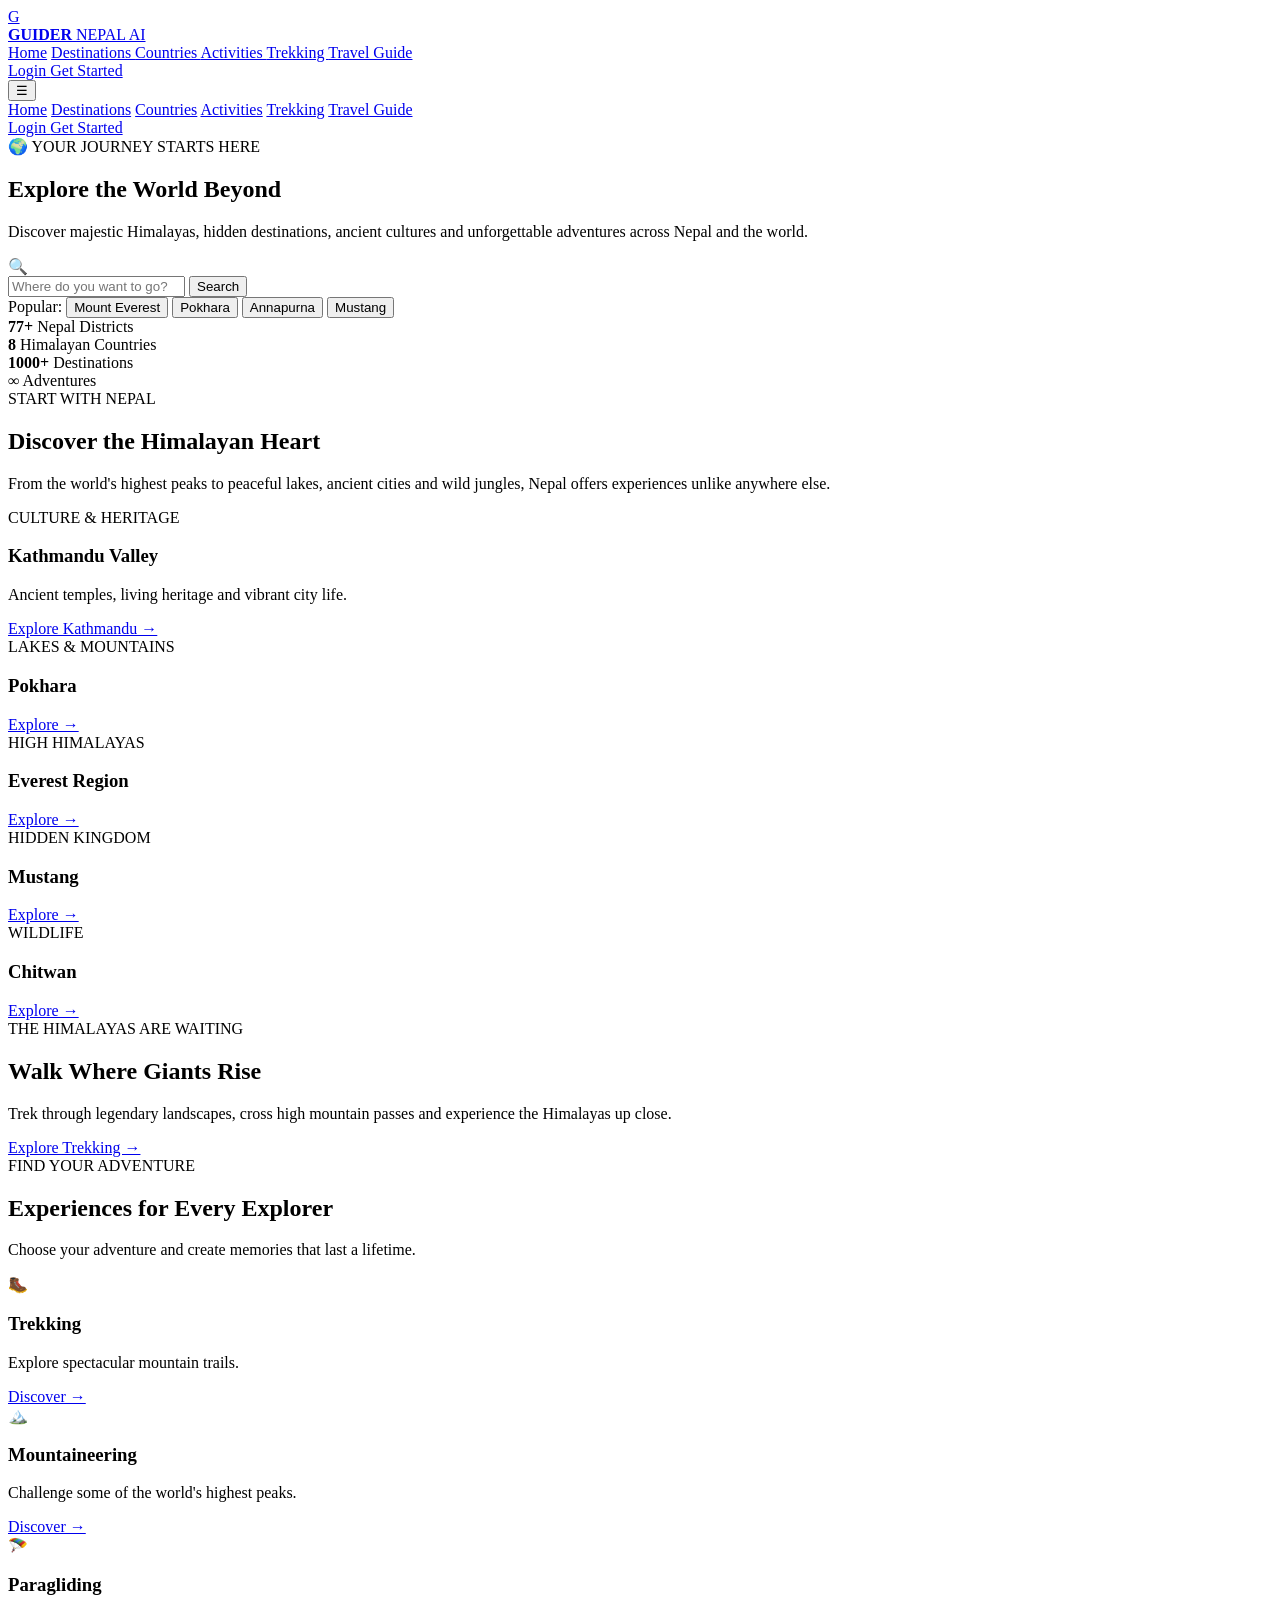
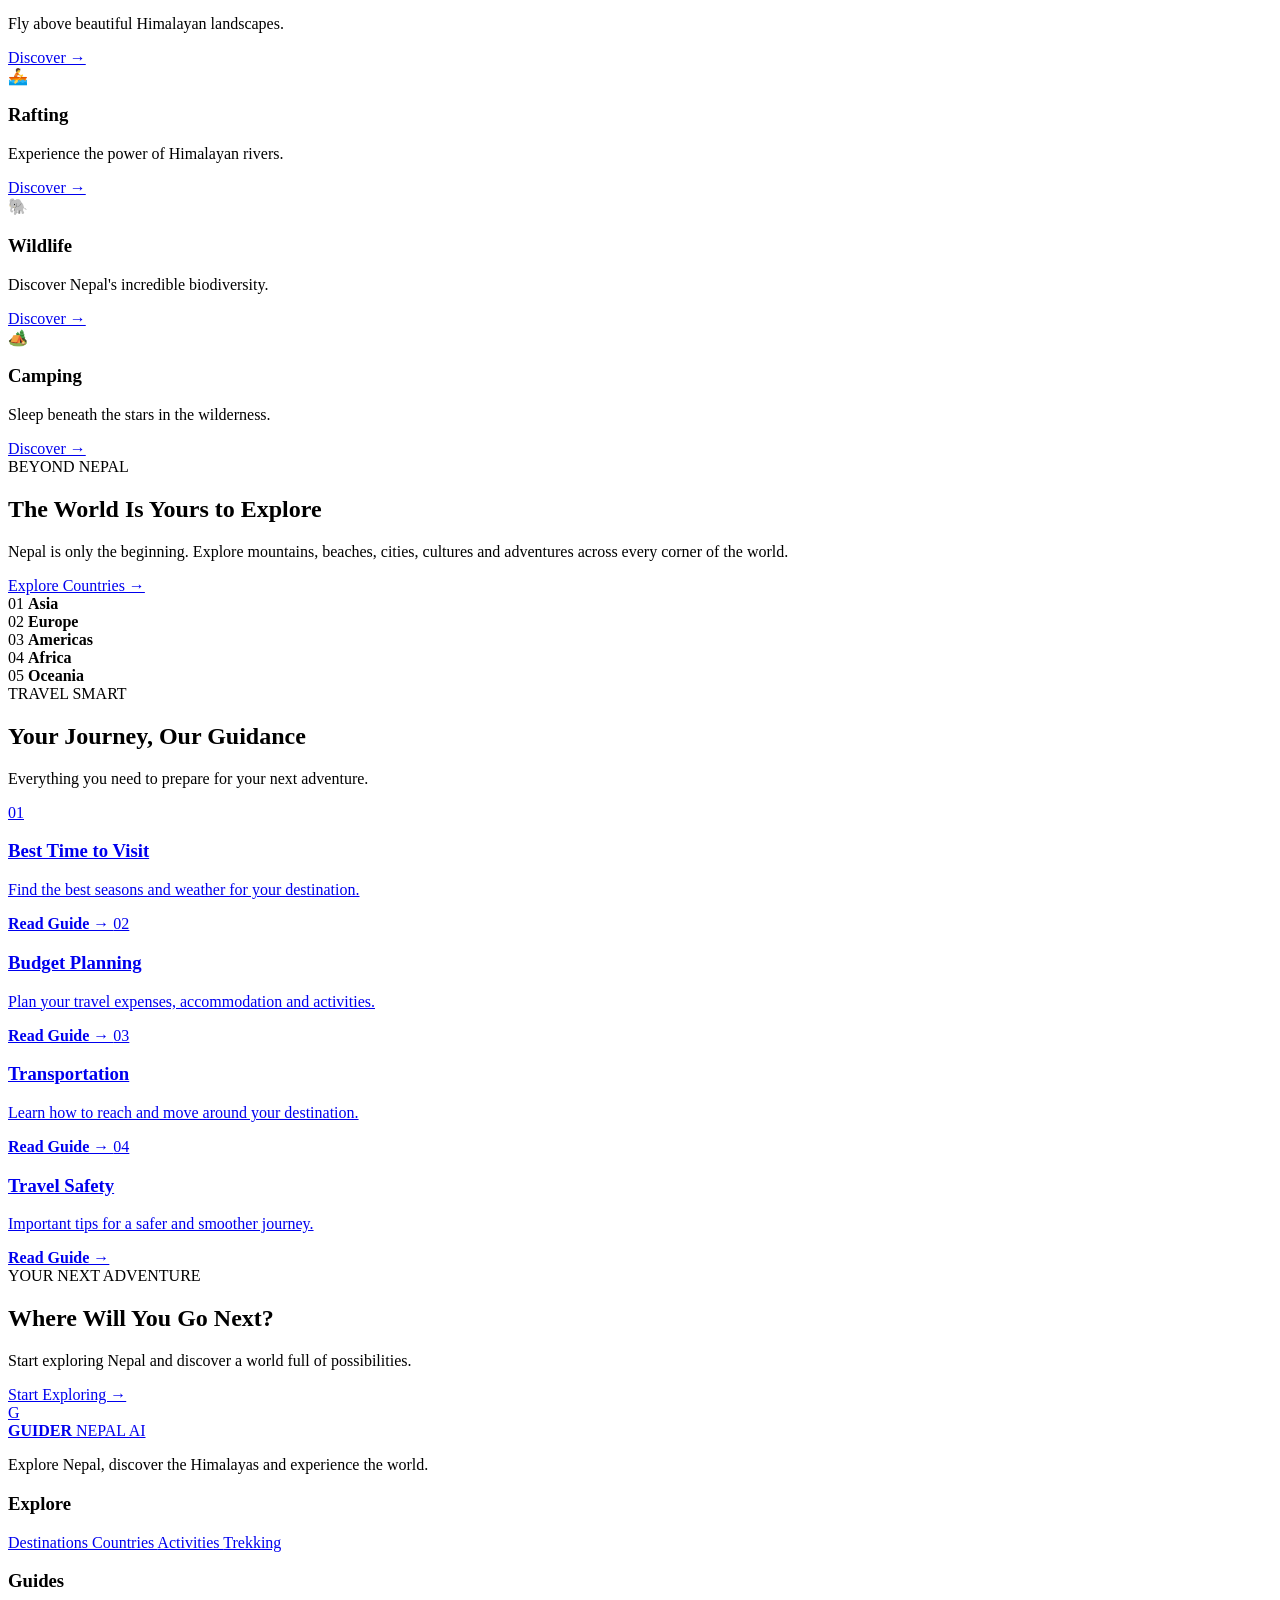
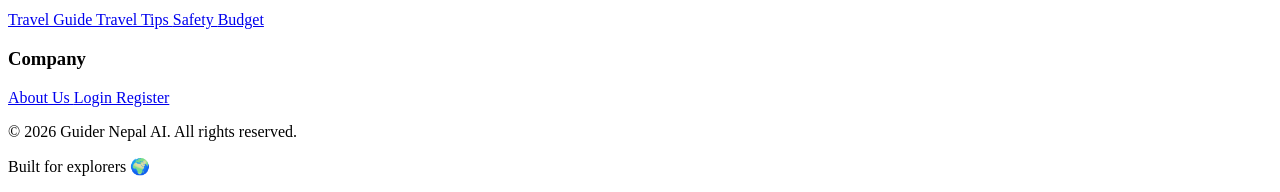
==== frontend/index.html @ 7f67fc78 "the html code has been taken to the place" ====
<!DOCTYPE html>
<html lang="en">

<head>
    <meta charset="UTF-8">
    <meta name="viewport" content="width=device-width, initial-scale=1.0">

    <meta name="description"
        content="Guider Nepal AI - Explore Nepal, the Himalayas and destinations around the world.">

    <title>Guider Nepal AI | Explore Beyond Boundaries</title>

    <link rel="stylesheet" href="css/style.css">
    <link rel="stylesheet" href="css/navbar.css">
    <link rel="stylesheet" href="css/destinations.css">
    <link rel="stylesheet" href="css/responsive.css">
</head>

<body>

    <!-- =========================
         NAVBAR
    ========================== -->

    <header class="navbar" id="navbar">

        <a href="index.html" class="logo">

            <div class="logo-symbol">
                G
            </div>

            <div class="logo-text">
                <strong>GUIDER</strong>
                <span>NEPAL AI</span>
            </div>

        </a>


        <nav class="nav-menu">

            <a href="index.html" class="active">Home</a>

            <a href="destinations.html">
                Destinations
            </a>

            <a href="countries.html">
                Countries
            </a>

            <a href="activities.html">
                Activities
            </a>

            <a href="trekking.html">
                Trekking
            </a>

            <a href="travel-guide.html">
                Travel Guide
            </a>

        </nav>


        <div class="nav-actions">

            <a href="login.html" class="login-link">
                Login
            </a>

            <a href="register.html" class="nav-button">
                Get Started
            </a>

        </div>


        <button class="menu-button" id="menuButton">
            ☰
        </button>

    </header>



    <!-- =========================
         MOBILE MENU
    ========================== -->

    <div class="mobile-menu" id="mobileMenu">

        <a href="index.html">Home</a>
        <a href="destinations.html">Destinations</a>
        <a href="countries.html">Countries</a>
        <a href="activities.html">Activities</a>
        <a href="trekking.html">Trekking</a>
        <a href="travel-guide.html">Travel Guide</a>

        <div class="mobile-auth">

            <a href="login.html">
                Login
            </a>

            <a href="register.html">
                Get Started
            </a>

        </div>

    </div>



    <!-- =========================
         HERO
    ========================== -->

    <main>

        <section class="hero" id="home">

            <div class="hero-background"></div>

            <div class="hero-overlay"></div>


            <div class="hero-content">

                <div class="hero-badge">
                    🌍 YOUR JOURNEY STARTS HERE
                </div>


                <h1>
                    Explore the
                    <span>World</span>
                    Beyond
                </h1>


                <p class="hero-description">

                    Discover majestic Himalayas, hidden destinations,
                    ancient cultures and unforgettable adventures
                    across Nepal and the world.

                </p>


                <!-- SEARCH -->

                <div class="hero-search">

                    <div class="search-icon">
                        🔍
                    </div>

                    <input
                        type="text"
                        id="destinationSearch"
                        placeholder="Where do you want to go?"
                    >

                    <button id="searchButton">
                        Search
                    </button>

                </div>


                <!-- QUICK SEARCH -->

                <div class="quick-search">

                    <span>Popular:</span>

                    <button data-search="Everest">
                        Mount Everest
                    </button>

                    <button data-search="Pokhara">
                        Pokhara
                    </button>

                    <button data-search="Annapurna">
                        Annapurna
                    </button>

                    <button data-search="Mustang">
                        Mustang
                    </button>

                </div>

            </div>


            <!-- HERO BOTTOM STATS -->

            <div class="hero-stats">

                <div class="stat">

                    <strong>77+</strong>

                    <span>
                        Nepal Districts
                    </span>

                </div>


                <div class="stat">

                    <strong>8</strong>

                    <span>
                        Himalayan Countries
                    </span>

                </div>


                <div class="stat">

                    <strong>1000+</strong>

                    <span>
                        Destinations
                    </span>

                </div>


                <div class="stat">

                    <strong>∞</strong>

                    <span>
                        Adventures
                    </span>

                </div>

            </div>

        </section>



        <!-- =========================
             EXPLORE NEPAL
        ========================== -->

        <section class="section explore-nepal">

            <div class="section-header">

                <span class="section-label">
                    START WITH NEPAL
                </span>

                <h2>
                    Discover the
                    <span>Himalayan Heart</span>
                </h2>

                <p>
                    From the world's highest peaks to peaceful lakes,
                    ancient cities and wild jungles, Nepal offers
                    experiences unlike anywhere else.
                </p>

            </div>


            <div class="nepal-grid">


                <!-- KATHMANDU -->

                <article class="large-destination-card kathmandu">

                    <div class="destination-overlay"></div>

                    <div class="destination-info">

                        <span>
                            CULTURE & HERITAGE
                        </span>

                        <h3>
                            Kathmandu Valley
                        </h3>

                        <p>
                            Ancient temples, living heritage
                            and vibrant city life.
                        </p>

                        <a href="destination-details.html">
                            Explore Kathmandu →
                        </a>

                    </div>

                </article>


                <!-- POKHARA -->

                <article class="destination-card pokhara">

                    <div class="destination-overlay"></div>

                    <div class="destination-info">

                        <span>
                            LAKES & MOUNTAINS
                        </span>

                        <h3>
                            Pokhara
                        </h3>

                        <a href="destination-details.html">
                            Explore →
                        </a>

                    </div>

                </article>


                <!-- EVEREST -->

                <article class="destination-card everest">

                    <div class="destination-overlay"></div>

                    <div class="destination-info">

                        <span>
                            HIGH HIMALAYAS
                        </span>

                        <h3>
                            Everest Region
                        </h3>

                        <a href="destination-details.html">
                            Explore →
                        </a>

                    </div>

                </article>


                <!-- MUSTANG -->

                <article class="destination-card mustang">

                    <div class="destination-overlay"></div>

                    <div class="destination-info">

                        <span>
                            HIDDEN KINGDOM
                        </span>

                        <h3>
                            Mustang
                        </h3>

                        <a href="destination-details.html">
                            Explore →
                        </a>

                    </div>

                </article>


                <!-- CHITWAN -->

                <article class="destination-card chitwan">

                    <div class="destination-overlay"></div>

                    <div class="destination-info">

                        <span>
                            WILDLIFE
                        </span>

                        <h3>
                            Chitwan
                        </h3>

                        <a href="destination-details.html">
                            Explore →
                        </a>

                    </div>

                </article>

            </div>

        </section>



        <!-- =========================
             HIMALAYAN ADVENTURE
        ========================== -->

        <section class="adventure-banner">

            <div class="adventure-overlay"></div>

            <div class="adventure-content">

                <span class="section-label">
                    THE HIMALAYAS ARE WAITING
                </span>

                <h2>
                    Walk Where
                    <span>Giants</span>
                    Rise
                </h2>

                <p>
                    Trek through legendary landscapes,
                    cross high mountain passes and experience
                    the Himalayas up close.
                </p>

                <a href="trekking.html" class="gold-button">
                    Explore Trekking →
                </a>

            </div>

        </section>



        <!-- =========================
             ACTIVITIES
        ========================== -->

        <section class="section activities-section">

            <div class="section-header">

                <span class="section-label">
                    FIND YOUR ADVENTURE
                </span>

                <h2>
                    Experiences for
                    <span>Every Explorer</span>
                </h2>

                <p>
                    Choose your adventure and create memories
                    that last a lifetime.
                </p>

            </div>


            <div class="activities-grid">


                <article class="activity-card">

                    <div class="activity-icon">
                        🥾
                    </div>

                    <h3>
                        Trekking
                    </h3>

                    <p>
                        Explore spectacular mountain trails.
                    </p>

                    <a href="trekking.html">
                        Discover →
                    </a>

                </article>


                <article class="activity-card">

                    <div class="activity-icon">
                        🏔️
                    </div>

                    <h3>
                        Mountaineering
                    </h3>

                    <p>
                        Challenge some of the world's highest peaks.
                    </p>

                    <a href="activities.html">
                        Discover →
                    </a>

                </article>


                <article class="activity-card">

                    <div class="activity-icon">
                        🪂
                    </div>

                    <h3>
                        Paragliding
                    </h3>

                    <p>
                        Fly above beautiful Himalayan landscapes.
                    </p>

                    <a href="activities.html">
                        Discover →
                    </a>

                </article>


                <article class="activity-card">

                    <div class="activity-icon">
                        🚣
                    </div>

                    <h3>
                        Rafting
                    </h3>

                    <p>
                        Experience the power of Himalayan rivers.
                    </p>

                    <a href="activities.html">
                        Discover →
                    </a>

                </article>


                <article class="activity-card">

                    <div class="activity-icon">
                        🐘
                    </div>

                    <h3>
                        Wildlife
                    </h3>

                    <p>
                        Discover Nepal's incredible biodiversity.
                    </p>

                    <a href="activities.html">
                        Discover →
                    </a>

                </article>


                <article class="activity-card">

                    <div class="activity-icon">
                        🏕️
                    </div>

                    <h3>
                        Camping
                    </h3>

                    <p>
                        Sleep beneath the stars in the wilderness.
                    </p>

                    <a href="activities.html">
                        Discover →
                    </a>

                </article>

            </div>

        </section>



        <!-- =========================
             WORLD EXPLORATION
        ========================== -->

        <section class="world-section">

            <div class="world-content">

                <span class="section-label">
                    BEYOND NEPAL
                </span>

                <h2>
                    The World Is
                    <span>Yours to Explore</span>
                </h2>

                <p>
                    Nepal is only the beginning. Explore mountains,
                    beaches, cities, cultures and adventures
                    across every corner of the world.
                </p>

                <a href="countries.html" class="gold-button">
                    Explore Countries →
                </a>

            </div>


            <div class="world-regions">

                <div class="region">
                    <span>01</span>
                    <strong>Asia</strong>
                </div>

                <div class="region">
                    <span>02</span>
                    <strong>Europe</strong>
                </div>

                <div class="region">
                    <span>03</span>
                    <strong>Americas</strong>
                </div>

                <div class="region">
                    <span>04</span>
                    <strong>Africa</strong>
                </div>

                <div class="region">
                    <span>05</span>
                    <strong>Oceania</strong>
                </div>

            </div>

        </section>



        <!-- =========================
             TRAVEL GUIDE
        ========================== -->

        <section class="section guide-section">

            <div class="section-header">

                <span class="section-label">
                    TRAVEL SMART
                </span>

                <h2>
                    Your Journey,
                    <span>Our Guidance</span>
                </h2>

                <p>
                    Everything you need to prepare for your next adventure.
                </p>

            </div>


            <div class="guide-grid">

                <a href="travel-guide.html" class="guide-card">

                    <span>01</span>

                    <h3>
                        Best Time to Visit
                    </h3>

                    <p>
                        Find the best seasons and weather
                        for your destination.
                    </p>

                    <strong>
                        Read Guide →
                    </strong>

                </a>


                <a href="travel-guide.html" class="guide-card">

                    <span>02</span>

                    <h3>
                        Budget Planning
                    </h3>

                    <p>
                        Plan your travel expenses,
                        accommodation and activities.
                    </p>

                    <strong>
                        Read Guide →
                    </strong>

                </a>


                <a href="travel-guide.html" class="guide-card">

                    <span>03</span>

                    <h3>
                        Transportation
                    </h3>

                    <p>
                        Learn how to reach and move around
                        your destination.
                    </p>

                    <strong>
                        Read Guide →
                    </strong>

                </a>


                <a href="travel-guide.html" class="guide-card">

                    <span>04</span>

                    <h3>
                        Travel Safety
                    </h3>

                    <p>
                        Important tips for a safer
                        and smoother journey.
                    </p>

                    <strong>
                        Read Guide →
                    </strong>

                </a>

            </div>

        </section>



        <!-- =========================
             CTA
        ========================== -->

        <section class="cta-section">

            <div class="cta-content">

                <span class="section-label">
                    YOUR NEXT ADVENTURE
                </span>

                <h2>
                    Where Will You
                    <span>Go Next?</span>
                </h2>

                <p>
                    Start exploring Nepal and discover
                    a world full of possibilities.
                </p>

                <a href="destinations.html" class="gold-button">
                    Start Exploring →
                </a>

            </div>

        </section>

    </main>



    <!-- =========================
         FOOTER
    ========================== -->

    <footer class="footer">

        <div class="footer-main">


            <div class="footer-brand">

                <a href="index.html" class="logo">

                    <div class="logo-symbol">
                        G
                    </div>

                    <div class="logo-text">
                        <strong>GUIDER</strong>
                        <span>NEPAL AI</span>
                    </div>

                </a>

                <p>
                    Explore Nepal, discover the Himalayas
                    and experience the world.
                </p>

            </div>


            <div class="footer-column">

                <h3>
                    Explore
                </h3>

                <a href="destinations.html">
                    Destinations
                </a>

                <a href="countries.html">
                    Countries
                </a>

                <a href="activities.html">
                    Activities
                </a>

                <a href="trekking.html">
                    Trekking
                </a>

            </div>


            <div class="footer-column">

                <h3>
                    Guides
                </h3>

                <a href="travel-guide.html">
                    Travel Guide
                </a>

                <a href="travel-guide.html">
                    Travel Tips
                </a>

                <a href="travel-guide.html">
                    Safety
                </a>

                <a href="travel-guide.html">
                    Budget
                </a>

            </div>


            <div class="footer-column">

                <h3>
                    Company
                </h3>

                <a href="about.html">
                    About Us
                </a>

                <a href="login.html">
                    Login
                </a>

                <a href="register.html">
                    Register
                </a>

            </div>

        </div>


        <div class="footer-bottom">

            <p>
                © 2026 Guider Nepal AI. All rights reserved.
            </p>

            <p>
                Built for explorers 🌍
            </p>

        </div>

    </footer>



    <script src="js/main.js"></script>

</body>

</html>
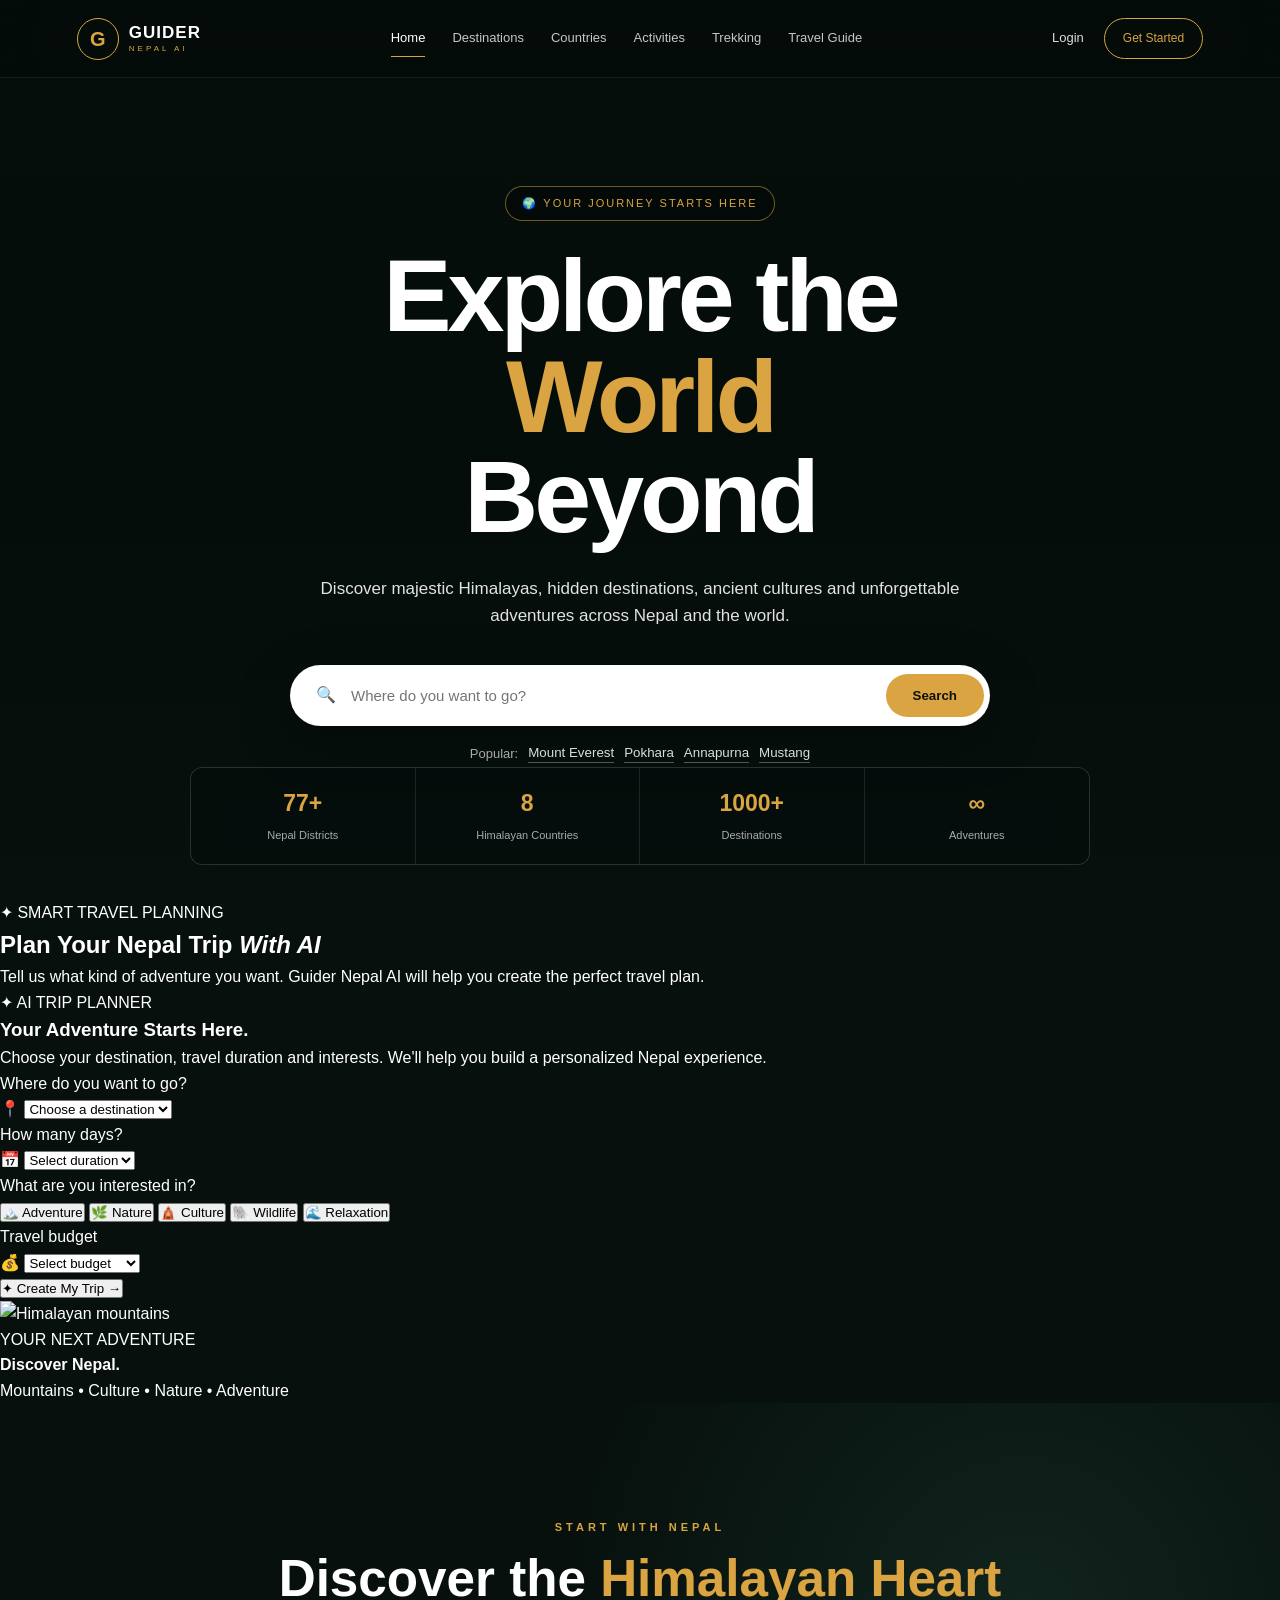
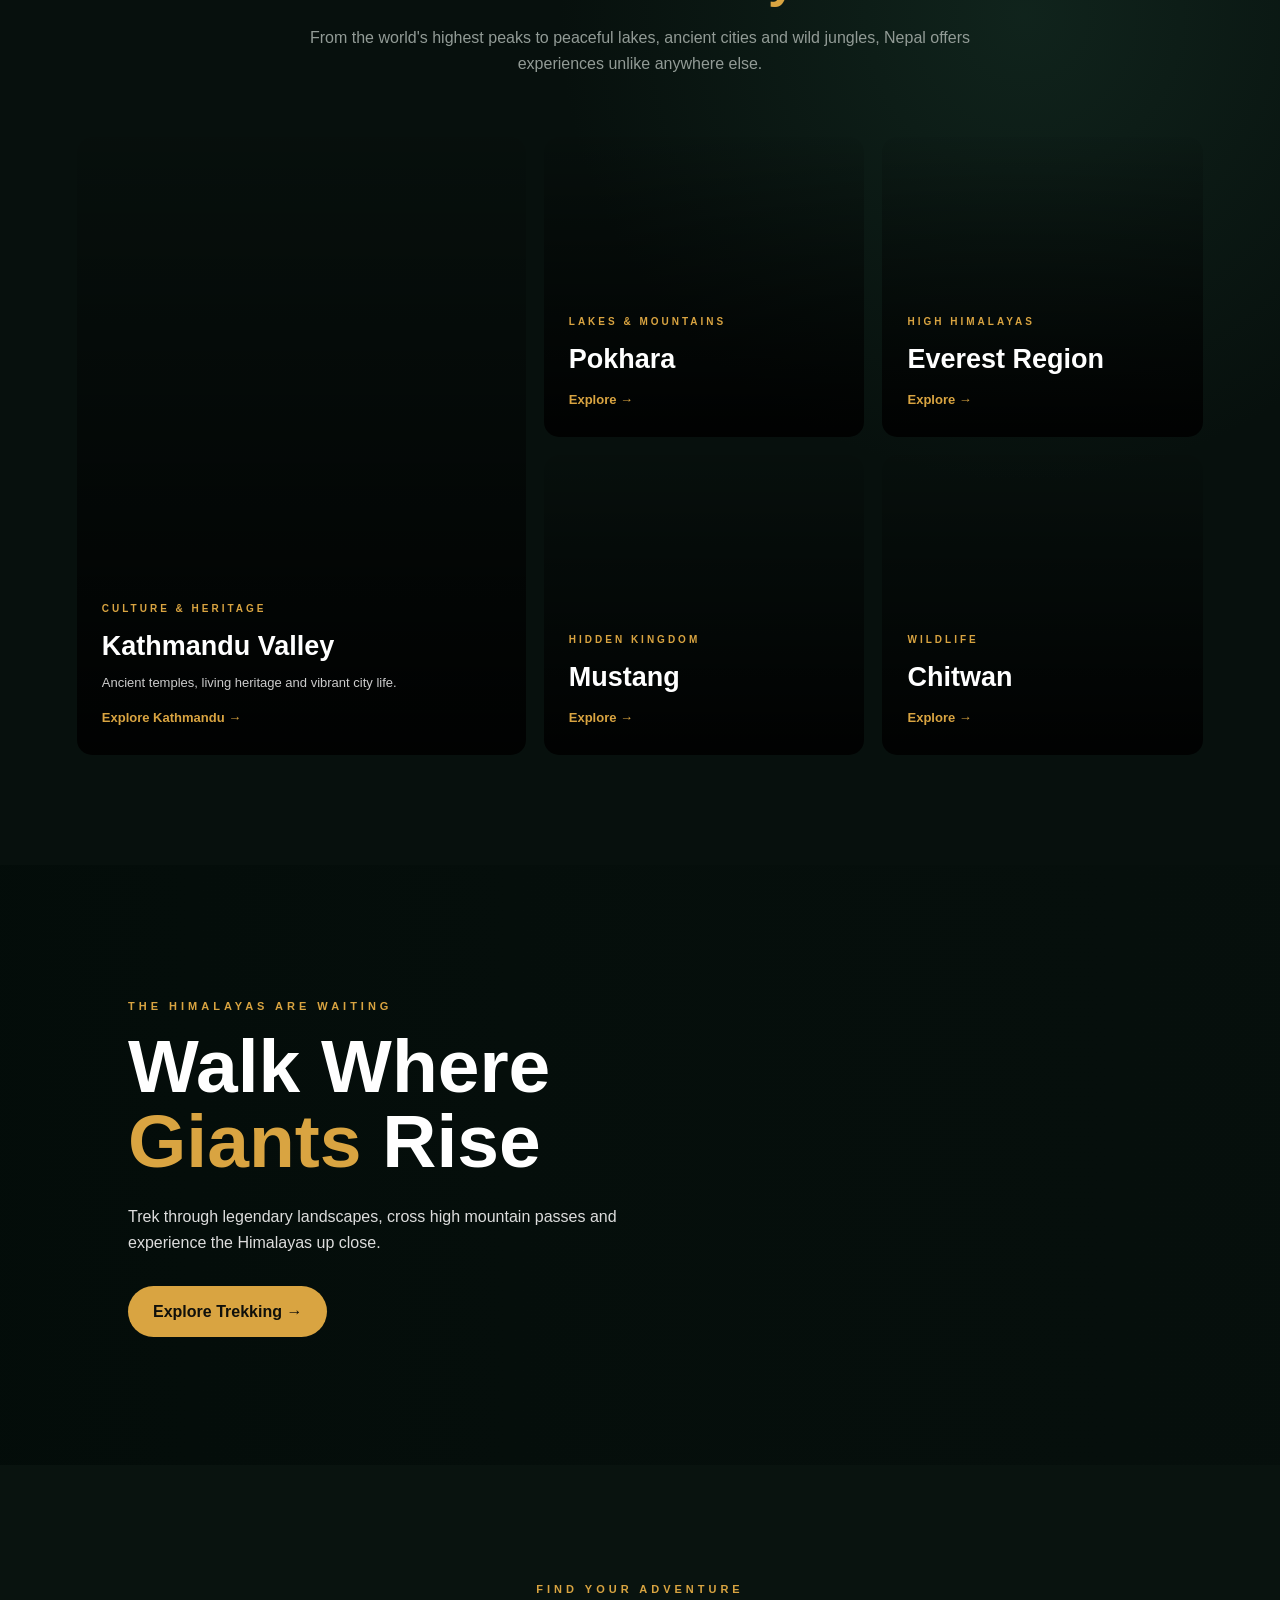
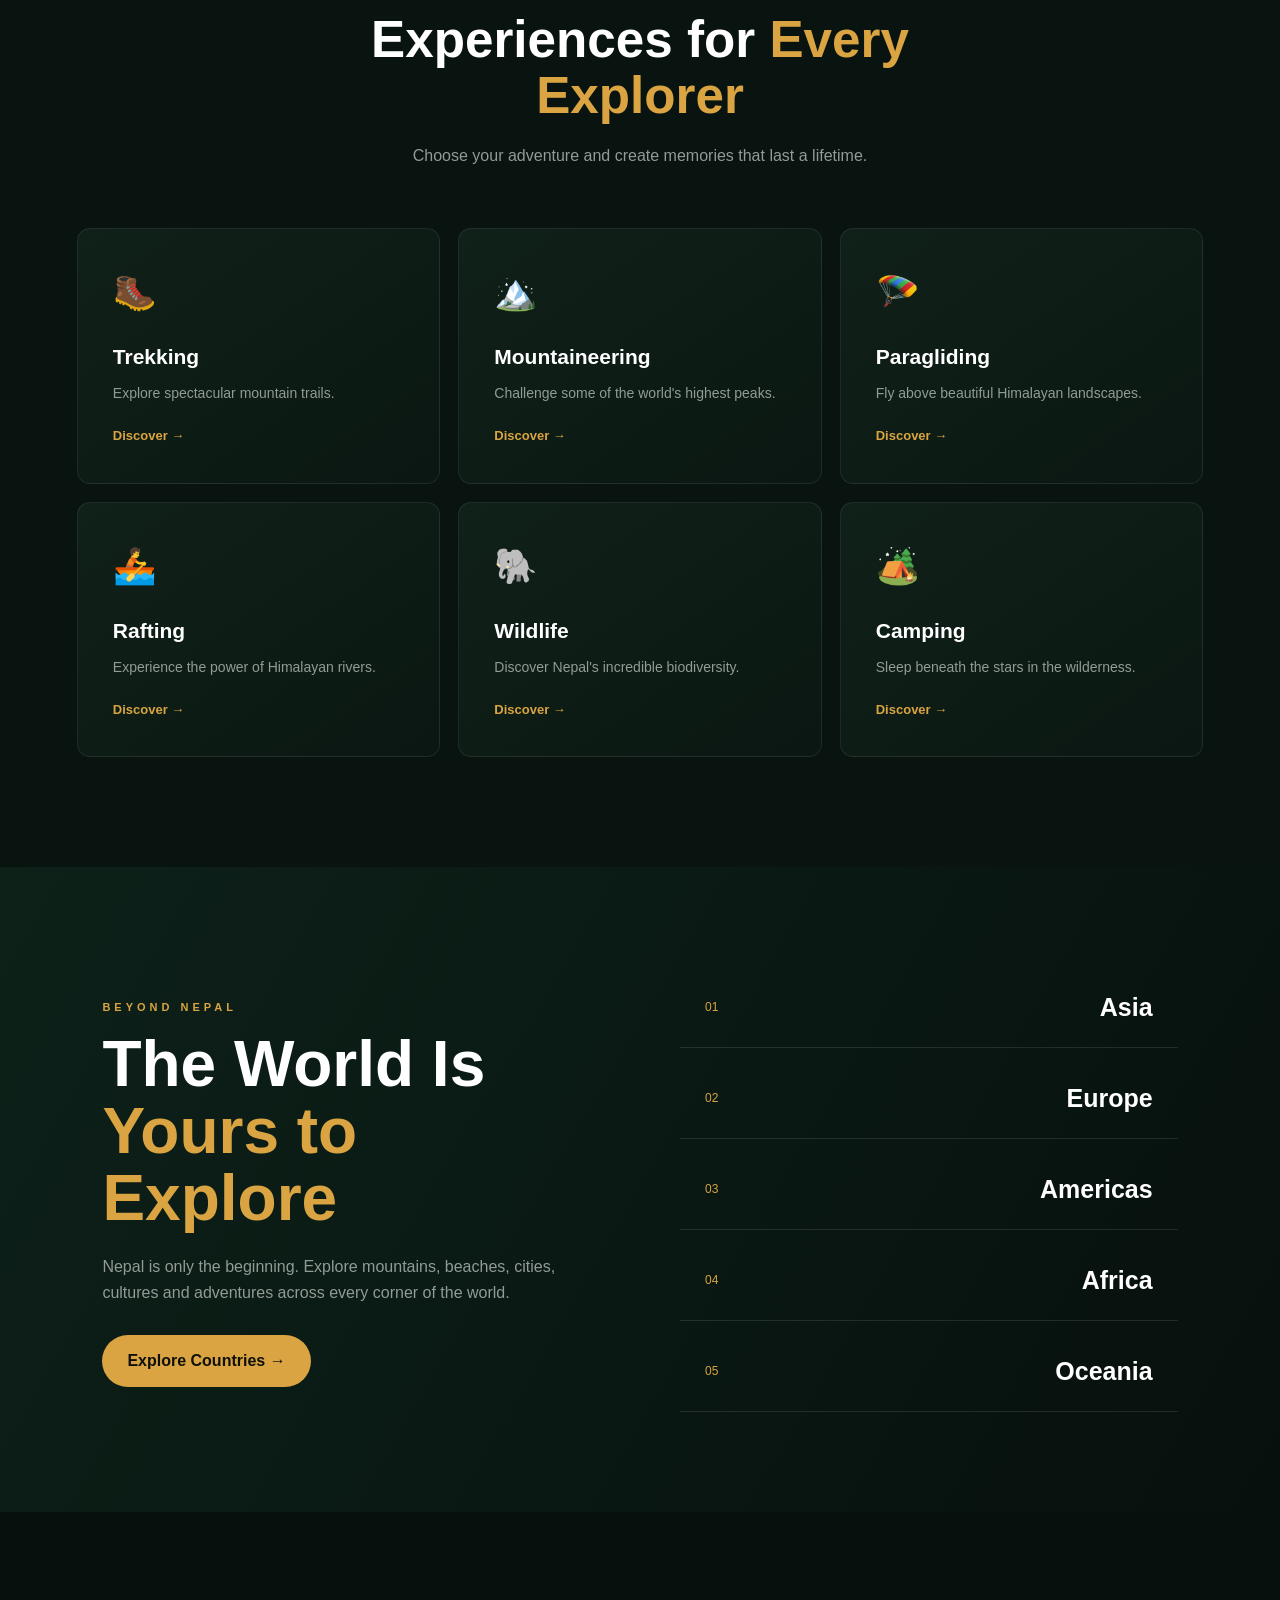
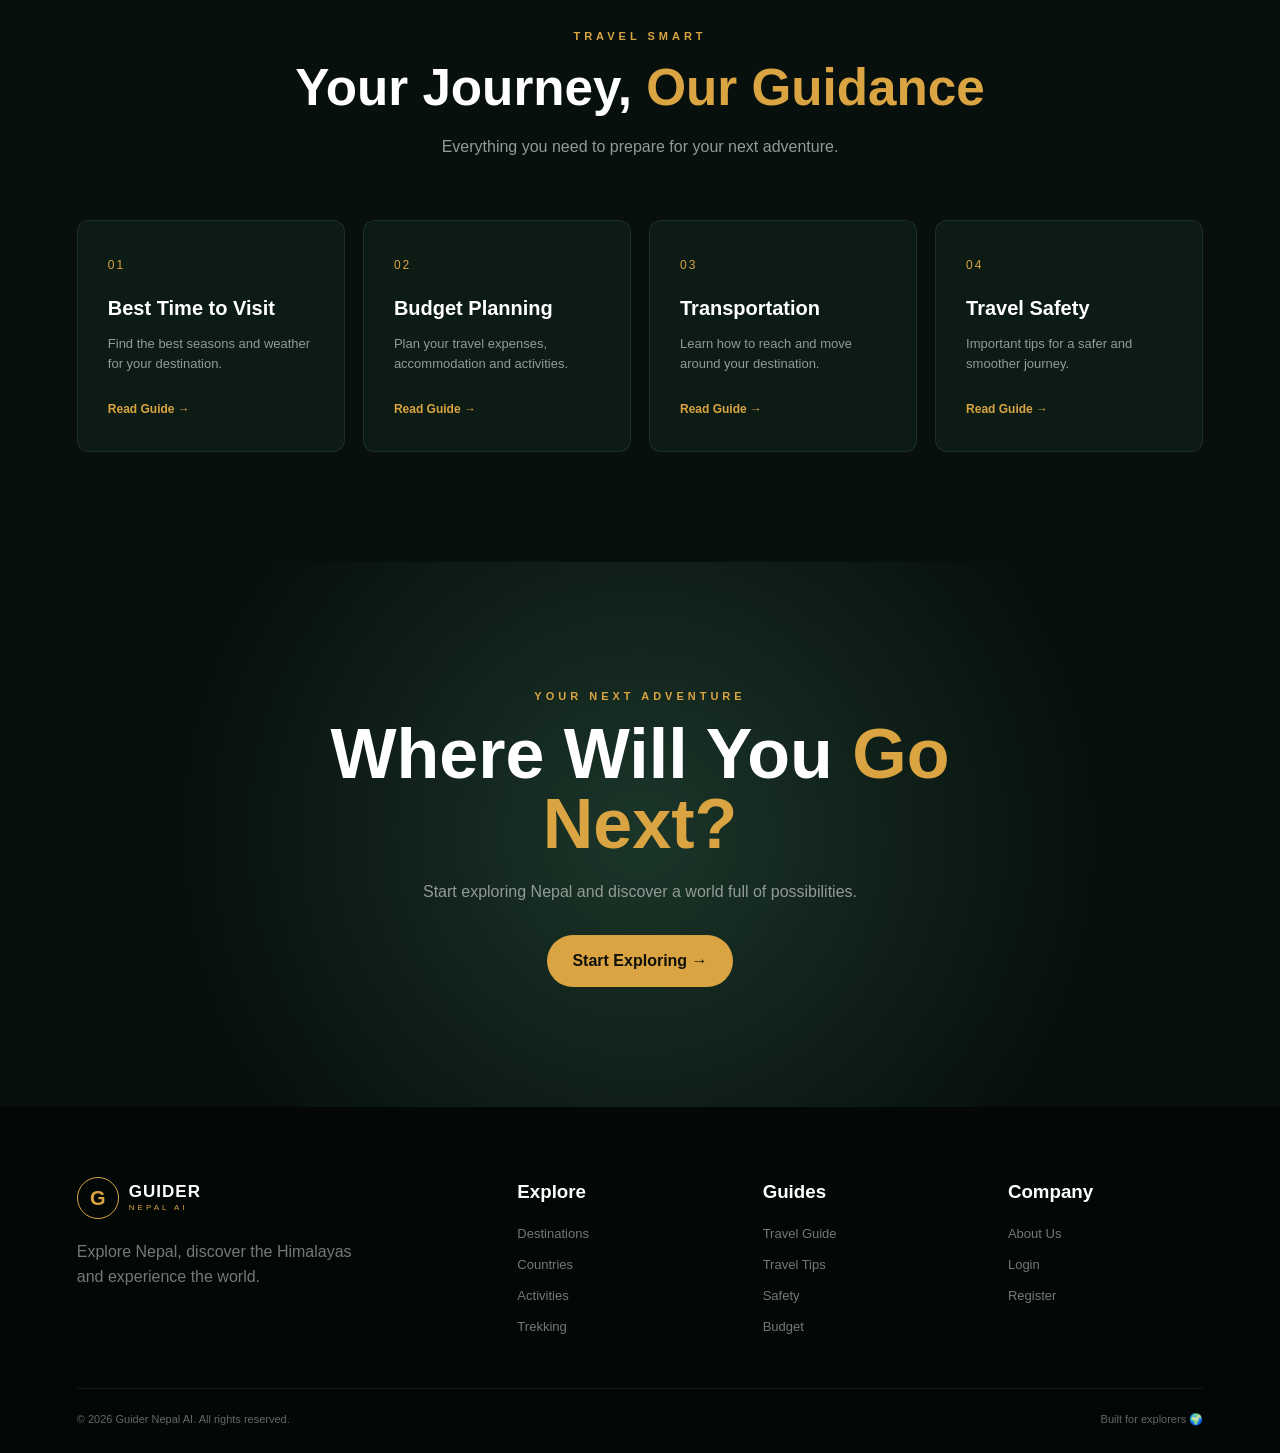
==== commit 1f4865b6: "the ai mode has been ipdated" ====
--- a/frontend/index.html
+++ b/frontend/index.html
@@ -250,6 +250,225 @@
 
         </section>
 
+        <!-- ==========================================
+     AI TRIP PLANNER
+========================================== -->
+
+<section class="ai-planner-section" id="ai-planner">
+
+    <div class="section-heading ai-planner-heading">
+        <span>✦ SMART TRAVEL PLANNING</span>
+        <h2>Plan Your Nepal Trip <em>With AI</em></h2>
+        <p>
+            Tell us what kind of adventure you want.
+            Guider Nepal AI will help you create the perfect travel plan.
+        </p>
+    </div>
+
+    <div class="ai-planner-card">
+
+        <div class="planner-content">
+
+            <div class="planner-badge">
+                <span>✦</span> AI TRIP PLANNER
+            </div>
+
+            <h3>Your Adventure Starts Here.</h3>
+
+            <p>
+                Choose your destination, travel duration and interests.
+                We'll help you build a personalized Nepal experience.
+            </p>
+
+            <div class="planner-form">
+
+                <!-- Destination -->
+                <div class="planner-field">
+
+                    <label for="tripDestination">
+                        Where do you want to go?
+                    </label>
+
+                    <div class="planner-input">
+                        <span>📍</span>
+
+                        <select id="tripDestination">
+                            <option value="">Choose a destination</option>
+                            <option value="Everest">Everest Region</option>
+                            <option value="Pokhara">Pokhara</option>
+                            <option value="Annapurna">Annapurna Region</option>
+                            <option value="Kathmandu">Kathmandu Valley</option>
+                            <option value="Chitwan">Chitwan</option>
+                            <option value="Mustang">Upper Mustang</option>
+                            <option value="Langtang">Langtang Valley</option>
+                            <option value="Anywhere">Anywhere in Nepal</option>
+                        </select>
+
+                    </div>
+
+                </div>
+
+
+                <!-- Duration -->
+                <div class="planner-field">
+
+                    <label for="tripDuration">
+                        How many days?
+                    </label>
+
+                    <div class="planner-input">
+                        <span>📅</span>
+
+                        <select id="tripDuration">
+                            <option value="">Select duration</option>
+                            <option value="3">3 Days</option>
+                            <option value="5">5 Days</option>
+                            <option value="7">7 Days</option>
+                            <option value="10">10 Days</option>
+                            <option value="14">14 Days</option>
+                            <option value="21">21+ Days</option>
+                        </select>
+
+                    </div>
+
+                </div>
+
+
+                <!-- Travel Style -->
+                <div class="planner-field planner-style-field">
+
+                    <label>What are you interested in?</label>
+
+                    <div class="travel-style-options">
+
+                        <button
+                            type="button"
+                            class="style-option"
+                            data-style="Adventure">
+                            🏔️ Adventure
+                        </button>
+
+                        <button
+                            type="button"
+                            class="style-option"
+                            data-style="Nature">
+                            🌿 Nature
+                        </button>
+
+                        <button
+                            type="button"
+                            class="style-option"
+                            data-style="Culture">
+                            🛕 Culture
+                        </button>
+
+                        <button
+                            type="button"
+                            class="style-option"
+                            data-style="Wildlife">
+                            🐘 Wildlife
+                        </button>
+
+                        <button
+                            type="button"
+                            class="style-option"
+                            data-style="Relaxation">
+                            🌊 Relaxation
+                        </button>
+
+                    </div>
+
+                </div>
+
+
+                <!-- Budget -->
+                <div class="planner-field">
+
+                    <label for="tripBudget">
+                        Travel budget
+                    </label>
+
+                    <div class="planner-input">
+
+                        <span>💰</span>
+
+                        <select id="tripBudget">
+
+                            <option value="">
+                                Select budget
+                            </option>
+
+                            <option value="budget">
+                                Budget Friendly
+                            </option>
+
+                            <option value="standard">
+                                Standard
+                            </option>
+
+                            <option value="premium">
+                                Premium
+                            </option>
+
+                            <option value="luxury">
+                                Luxury
+                            </option>
+
+                        </select>
+
+                    </div>
+
+                </div>
+
+            </div>
+
+
+            <button
+                type="button"
+                class="ai-plan-button"
+                id="createTripPlan">
+
+                <span>✦</span>
+
+                Create My Trip
+
+                <span class="button-arrow">→</span>
+
+            </button>
+
+        </div>
+
+
+        <!-- Right Visual -->
+
+        <div class="planner-visual">
+
+            <div class="planner-glow"></div>
+
+            <img
+                src="https://images.unsplash.com/photo-1544735716-392fe2489ffa?auto=format&fit=crop&w=1000&q=85"
+                alt="Himalayan mountains">
+
+            <div class="planner-visual-overlay"></div>
+
+            <div class="planner-visual-text">
+
+                <span>YOUR NEXT ADVENTURE</span>
+
+                <h4>Discover Nepal.</h4>
+
+                <p>
+                    Mountains • Culture • Nature • Adventure
+                </p>
+
+            </div>
+
+        </div>
+
+    </div>
+
+</section>
+
 
 
         <!-- =========================
--- a/frontend/css/style.css
+++ b/frontend/css/style.css
@@ -0,0 +1,1122 @@
+/* ==========================================
+   GLOBAL
+========================================== */
+
+* {
+    margin: 0;
+    padding: 0;
+    box-sizing: border-box;
+}
+
+html {
+    scroll-behavior: smooth;
+}
+
+body {
+    font-family:
+        Arial,
+        Helvetica,
+        sans-serif;
+
+    background: #07100d;
+
+    color: #ffffff;
+
+    line-height: 1.6;
+
+    overflow-x: hidden;
+}
+
+a {
+    text-decoration: none;
+    color: inherit;
+}
+
+button,
+input {
+    font-family: inherit;
+}
+
+button {
+    cursor: pointer;
+}
+
+img {
+    max-width: 100%;
+    display: block;
+}
+
+
+/* ==========================================
+   VARIABLES
+========================================== */
+
+:root {
+
+    --bg: #07100d;
+
+    --bg-light: #0b1712;
+
+    --bg-card: #0e1d17;
+
+    --gold: #d9a441;
+
+    --gold-light: #efc15f;
+
+    --white: #ffffff;
+
+    --text: #dddddd;
+
+    --muted: #929b96;
+
+    --border:
+        rgba(255, 255, 255, 0.08);
+
+}
+
+
+/* ==========================================
+   SECTION
+========================================== */
+
+.section {
+    padding: 110px 6%;
+}
+
+.section-header {
+
+    max-width: 750px;
+
+    margin: 0 auto 60px;
+
+    text-align: center;
+}
+
+.section-label {
+
+    display: inline-block;
+
+    color: var(--gold);
+
+    font-size: 11px;
+
+    font-weight: bold;
+
+    letter-spacing: 4px;
+
+    margin-bottom: 14px;
+}
+
+.section-header h2 {
+
+    font-size: clamp(35px, 4vw, 55px);
+
+    line-height: 1.1;
+
+    margin-bottom: 18px;
+}
+
+.section-header h2 span {
+
+    color: var(--gold);
+}
+
+.section-header p {
+
+    color: var(--muted);
+
+    font-size: 16px;
+}
+
+
+/* ==========================================
+   HERO
+========================================== */
+
+.hero {
+
+    min-height: 100vh;
+
+    position: relative;
+
+    display: flex;
+
+    align-items: center;
+
+    justify-content: center;
+
+    text-align: center;
+
+    overflow: hidden;
+}
+
+.hero-background {
+
+    position: absolute;
+
+    inset: 0;
+
+    background-image:
+        url("https://images.unsplash.com/photo-1544735716-392fe2489ffa?auto=format&fit=crop&w=2200&q=90");
+
+    background-size: cover;
+
+    background-position: center;
+
+    transform: scale(1.03);
+}
+
+.hero-overlay {
+
+    position: absolute;
+
+    inset: 0;
+
+    background:
+        linear-gradient(
+            to bottom,
+            rgba(3, 10, 8, 0.35),
+            rgba(3, 10, 8, 0.55),
+            #07100d
+        );
+}
+
+.hero-content {
+
+    position: relative;
+
+    z-index: 2;
+
+    width: 100%;
+
+    max-width: 1000px;
+
+    padding:
+        150px
+        20px
+        100px;
+}
+
+.hero-badge {
+
+    display: inline-block;
+
+    padding:
+        8px
+        16px;
+
+    border:
+
+        1px solid
+        rgba(217, 164, 65, 0.5);
+
+    border-radius: 30px;
+
+    color: var(--gold);
+
+    background:
+        rgba(0, 0, 0, 0.25);
+
+    font-size: 11px;
+
+    letter-spacing: 2px;
+
+    margin-bottom: 25px;
+}
+
+.hero h1 {
+
+    font-size:
+        clamp(55px, 8vw, 105px);
+
+    line-height: 0.98;
+
+    letter-spacing: -4px;
+
+    margin-bottom: 28px;
+}
+
+.hero h1 span {
+
+    display: block;
+
+    color: var(--gold);
+}
+
+.hero-description {
+
+    max-width: 700px;
+
+    margin: 0 auto 35px;
+
+    color: #e2e2e2;
+
+    font-size: 17px;
+}
+
+
+/* ==========================================
+   SEARCH
+========================================== */
+
+.hero-search {
+
+    width: 100%;
+
+    max-width: 700px;
+
+    margin: 0 auto;
+
+    display: flex;
+
+    align-items: center;
+
+    padding: 6px;
+
+    background: #ffffff;
+
+    border-radius: 50px;
+
+    box-shadow:
+        0 15px 50px
+        rgba(0, 0, 0, 0.35);
+}
+
+.search-icon {
+
+    padding-left: 20px;
+
+    color: #555;
+}
+
+.hero-search input {
+
+    flex: 1;
+
+    min-width: 0;
+
+    border: none;
+
+    outline: none;
+
+    padding:
+        16px
+        15px;
+
+    font-size: 15px;
+
+    color: #222;
+}
+
+.hero-search button {
+
+    border: none;
+
+    background: var(--gold);
+
+    color: #10100b;
+
+    font-weight: bold;
+
+    padding:
+        14px
+        27px;
+
+    border-radius: 40px;
+
+    transition: 0.3s;
+}
+
+.hero-search button:hover {
+
+    background: var(--gold-light);
+
+    transform: translateY(-1px);
+}
+
+
+/* ==========================================
+   QUICK SEARCH
+========================================== */
+
+.quick-search {
+
+    display: flex;
+
+    align-items: center;
+
+    justify-content: center;
+
+    flex-wrap: wrap;
+
+    gap: 10px;
+
+    margin-top: 18px;
+
+    color: #aaa;
+
+    font-size: 13px;
+}
+
+.quick-search button {
+
+    border: none;
+
+    background: transparent;
+
+    color: #ddd;
+
+    border-bottom:
+        1px solid
+        rgba(255,255,255,0.3);
+
+    padding-bottom: 2px;
+}
+
+.quick-search button:hover {
+
+    color: var(--gold);
+
+    border-color: var(--gold);
+}
+
+
+/* ==========================================
+   HERO STATS
+========================================== */
+
+.hero-stats {
+
+    position: absolute;
+
+    bottom: 35px;
+
+    left: 50%;
+
+    transform: translateX(-50%);
+
+    z-index: 5;
+
+    width: min(900px, 90%);
+
+    display: grid;
+
+    grid-template-columns:
+        repeat(4, 1fr);
+
+    border:
+        1px solid
+        rgba(255,255,255,0.15);
+
+    background:
+        rgba(4, 12, 9, 0.45);
+
+    backdrop-filter: blur(10px);
+
+    border-radius: 12px;
+
+    overflow: hidden;
+}
+
+.stat {
+
+    padding: 17px;
+
+    border-right:
+        1px solid
+        rgba(255,255,255,0.1);
+
+    text-align: center;
+}
+
+.stat:last-child {
+
+    border-right: none;
+}
+
+.stat strong {
+
+    display: block;
+
+    color: var(--gold);
+
+    font-size: 23px;
+}
+
+.stat span {
+
+    color: #aaa;
+
+    font-size: 11px;
+}
+
+
+/* ==========================================
+   EXPLORE NEPAL
+========================================== */
+
+.explore-nepal {
+
+    background:
+        radial-gradient(
+            circle at 80% 20%,
+            rgba(25, 55, 43, 0.5),
+            transparent 35%
+        ),
+        var(--bg);
+}
+
+.nepal-grid {
+
+    max-width: 1400px;
+
+    margin: auto;
+
+    display: grid;
+
+    grid-template-columns:
+        1.4fr
+        1fr
+        1fr;
+
+    grid-template-rows:
+        300px
+        300px;
+
+    gap: 18px;
+}
+
+.large-destination-card {
+
+    grid-row:
+        span 2;
+
+    position: relative;
+
+    overflow: hidden;
+
+    border-radius: 15px;
+
+    background-size: cover;
+
+    background-position: center;
+
+    transition: 0.5s;
+}
+
+.destination-card {
+
+    position: relative;
+
+    overflow: hidden;
+
+    border-radius: 15px;
+
+    background-size: cover;
+
+    background-position: center;
+
+    transition: 0.5s;
+}
+
+.large-destination-card:hover,
+.destination-card:hover {
+
+    transform:
+        translateY(-6px);
+}
+
+.kathmandu {
+
+    background-image:
+        url("https://images.unsplash.com/photo-1605649487212-47bdab064df7?auto=format&fit=crop&w=1200&q=85");
+}
+
+.pokhara {
+
+    background-image:
+        url("https://images.unsplash.com/photo-1605649487212-47bdab064df7?auto=format&fit=crop&w=900&q=85");
+}
+
+.everest {
+
+    background-image:
+        url("https://images.unsplash.com/photo-1544735716-392fe2489ffa?auto=format&fit=crop&w=900&q=85");
+}
+
+.mustang {
+
+    background-image:
+        url("https://images.unsplash.com/photo-1548013146-72479768bada?auto=format&fit=crop&w=900&q=85");
+}
+
+.chitwan {
+
+    background-image:
+        url("https://images.unsplash.com/photo-1549366021-9f761d450615?auto=format&fit=crop&w=900&q=85");
+}
+
+.destination-overlay {
+
+    position: absolute;
+
+    inset: 0;
+
+    background:
+        linear-gradient(
+            to top,
+            rgba(0,0,0,0.9),
+            rgba(0,0,0,0.05)
+        );
+}
+
+.destination-info {
+
+    position: absolute;
+
+    left: 25px;
+
+    bottom: 25px;
+
+    z-index: 2;
+}
+
+.destination-info span {
+
+    color: var(--gold);
+
+    font-size: 10px;
+
+    letter-spacing: 3px;
+
+    font-weight: bold;
+}
+
+.destination-info h3 {
+
+    font-size: 27px;
+
+    margin: 5px 0;
+}
+
+.destination-info p {
+
+    color: #ccc;
+
+    max-width: 400px;
+
+    font-size: 13px;
+
+    margin-bottom: 10px;
+}
+
+.destination-info a {
+
+    color: var(--gold);
+
+    font-size: 13px;
+
+    font-weight: bold;
+}
+
+
+/* ==========================================
+   ADVENTURE BANNER
+========================================== */
+
+.adventure-banner {
+
+    min-height: 600px;
+
+    position: relative;
+
+    display: flex;
+
+    align-items: center;
+
+    padding: 80px 10%;
+
+    background-image:
+        url("https://images.unsplash.com/photo-1526392060635-9d6019884377?auto=format&fit=crop&w=2000&q=90");
+
+    background-size: cover;
+
+    background-position: center;
+}
+
+.adventure-overlay {
+
+    position: absolute;
+
+    inset: 0;
+
+    background:
+        linear-gradient(
+            90deg,
+            rgba(3,12,9,0.9),
+            rgba(3,12,9,0.4),
+            rgba(3,12,9,0.2)
+        );
+}
+
+.adventure-content {
+
+    position: relative;
+
+    z-index: 2;
+
+    max-width: 650px;
+}
+
+.adventure-content h2 {
+
+    font-size:
+        clamp(45px, 6vw, 75px);
+
+    line-height: 1;
+
+    margin-bottom: 25px;
+}
+
+.adventure-content h2 span {
+
+    color: var(--gold);
+}
+
+.adventure-content p {
+
+    color: #ddd;
+
+    max-width: 550px;
+
+    margin-bottom: 30px;
+}
+
+.gold-button {
+
+    display: inline-block;
+
+    padding:
+        13px
+        25px;
+
+    background: var(--gold);
+
+    color: #10100b;
+
+    border-radius: 30px;
+
+    font-weight: bold;
+
+    transition: 0.3s;
+}
+
+.gold-button:hover {
+
+    background: var(--gold-light);
+
+    transform: translateY(-3px);
+}
+
+
+/* ==========================================
+   ACTIVITIES
+========================================== */
+
+.activities-section {
+
+    background: #09130f;
+}
+
+.activities-grid {
+
+    max-width: 1250px;
+
+    margin: auto;
+
+    display: grid;
+
+    grid-template-columns:
+        repeat(3, 1fr);
+
+    gap: 18px;
+}
+
+.activity-card {
+
+    padding: 35px;
+
+    background:
+        linear-gradient(
+            145deg,
+            #102119,
+            #0b1712
+        );
+
+    border:
+        1px solid
+        var(--border);
+
+    border-radius: 13px;
+
+    transition: 0.3s;
+}
+
+.activity-card:hover {
+
+    transform:
+        translateY(-7px);
+
+    border-color:
+        rgba(217,164,65,0.6);
+}
+
+.activity-icon {
+
+    font-size: 35px;
+
+    margin-bottom: 20px;
+}
+
+.activity-card h3 {
+
+    font-size: 21px;
+
+    margin-bottom: 8px;
+}
+
+.activity-card p {
+
+    color: var(--muted);
+
+    font-size: 14px;
+
+    margin-bottom: 18px;
+}
+
+.activity-card a {
+
+    color: var(--gold);
+
+    font-size: 13px;
+
+    font-weight: bold;
+}
+
+
+/* ==========================================
+   WORLD SECTION
+========================================== */
+
+.world-section {
+
+    min-height: 550px;
+
+    padding:
+        100px 8%;
+
+    display: grid;
+
+    grid-template-columns:
+        1fr 1fr;
+
+    gap: 80px;
+
+    align-items: center;
+
+    background:
+        linear-gradient(
+            120deg,
+            #0d2119,
+            #07100d
+        );
+}
+
+.world-content {
+
+    max-width: 650px;
+}
+
+.world-content h2 {
+
+    font-size:
+        clamp(40px, 5vw, 65px);
+
+    line-height: 1.05;
+
+    margin-bottom: 22px;
+}
+
+.world-content h2 span {
+
+    color: var(--gold);
+}
+
+.world-content p {
+
+    color: var(--muted);
+
+    margin-bottom: 30px;
+
+    max-width: 550px;
+}
+
+.world-regions {
+
+    display: grid;
+
+    gap: 10px;
+}
+
+.region {
+
+    display: flex;
+
+    justify-content: space-between;
+
+    align-items: center;
+
+    padding:
+        20px 25px;
+
+    border-bottom:
+        1px solid
+        rgba(255,255,255,0.1);
+
+    transition: 0.3s;
+}
+
+.region:hover {
+
+    padding-left: 35px;
+
+    border-color: var(--gold);
+}
+
+.region span {
+
+    color: var(--gold);
+
+    font-size: 12px;
+}
+
+.region strong {
+
+    font-size: 25px;
+}
+
+
+/* ==========================================
+   GUIDE
+========================================== */
+
+.guide-section {
+
+    background: var(--bg);
+}
+
+.guide-grid {
+
+    max-width: 1200px;
+
+    margin: auto;
+
+    display: grid;
+
+    grid-template-columns:
+        repeat(4, 1fr);
+
+    gap: 18px;
+}
+
+.guide-card {
+
+    padding: 30px;
+
+    background: #0d1b15;
+
+    border:
+        1px solid
+        var(--border);
+
+    border-radius: 12px;
+
+    transition: 0.3s;
+}
+
+.guide-card:hover {
+
+    transform:
+        translateY(-6px);
+
+    border-color:
+        rgba(217,164,65,0.5);
+}
+
+.guide-card > span {
+
+    color: var(--gold);
+
+    font-size: 12px;
+
+    letter-spacing: 2px;
+}
+
+.guide-card h3 {
+
+    margin:
+        15px 0 10px;
+
+    font-size: 20px;
+}
+
+.guide-card p {
+
+    color: var(--muted);
+
+    font-size: 13px;
+
+    margin-bottom: 20px;
+}
+
+.guide-card strong {
+
+    color: var(--gold);
+
+    font-size: 12px;
+}
+
+
+/* ==========================================
+   CTA
+========================================== */
+
+.cta-section {
+
+    padding:
+        120px 20px;
+
+    text-align: center;
+
+    background:
+        radial-gradient(
+            circle,
+            #1b3529,
+            #07100d 65%
+        );
+}
+
+.cta-content {
+
+    max-width: 700px;
+
+    margin: auto;
+}
+
+.cta-content h2 {
+
+    font-size:
+        clamp(45px, 6vw, 70px);
+
+    line-height: 1;
+
+    margin-bottom: 20px;
+}
+
+.cta-content h2 span {
+
+    color: var(--gold);
+}
+
+.cta-content p {
+
+    color: var(--muted);
+
+    margin-bottom: 30px;
+}
+
+
+/* ==========================================
+   FOOTER
+========================================== */
+
+.footer {
+
+    background: #030806;
+
+    padding:
+        70px 6% 25px;
+}
+
+.footer-main {
+
+    display: grid;
+
+    grid-template-columns:
+        2fr
+        1fr
+        1fr
+        1fr;
+
+    gap: 50px;
+
+    padding-bottom: 50px;
+
+    border-bottom:
+        1px solid
+        rgba(255,255,255,0.08);
+}
+
+.footer-brand p {
+
+    max-width: 300px;
+
+    color: #777;
+
+    margin-top: 20px;
+}
+
+.footer-column {
+
+    display: flex;
+
+    flex-direction: column;
+
+    gap: 10px;
+}
+
+.footer-column h3 {
+
+    color: white;
+
+    margin-bottom: 8px;
+}
+
+.footer-column a {
+
+    color: #777;
+
+    font-size: 13px;
+
+    transition: 0.3s;
+}
+
+.footer-column a:hover {
+
+    color: var(--gold);
+}
+
+.footer-bottom {
+
+    display: flex;
+
+    justify-content: space-between;
+
+    gap: 20px;
+
+    padding-top: 22px;
+
+    color: #666;
+
+    font-size: 11px;
+}
--- a/frontend/css/navbar.css
+++ b/frontend/css/navbar.css
@@ -0,0 +1,314 @@
+/* ==========================================
+   NAVBAR
+========================================== */
+
+.navbar {
+
+    position: fixed;
+
+    top: 0;
+    left: 0;
+
+    width: 100%;
+
+    height: 78px;
+
+    padding:
+        0 6%;
+
+    display: flex;
+
+    align-items: center;
+
+    justify-content: space-between;
+
+    z-index: 1000;
+
+    background:
+        rgba(4, 12, 9, 0.65);
+
+    backdrop-filter:
+        blur(14px);
+
+    border-bottom:
+        1px solid
+        rgba(255,255,255,0.07);
+
+    transition: 0.3s;
+}
+
+
+/* ==========================================
+   LOGO
+========================================== */
+
+.logo {
+
+    display: flex;
+
+    align-items: center;
+
+    gap: 10px;
+
+    flex-shrink: 0;
+}
+
+.logo-symbol {
+
+    width: 42px;
+    height: 42px;
+
+    display: flex;
+
+    align-items: center;
+    justify-content: center;
+
+    border:
+        1px solid
+        var(--gold);
+
+    border-radius: 50%;
+
+    color: var(--gold);
+
+    font-size: 20px;
+
+    font-weight: bold;
+}
+
+.logo-text {
+
+    display: flex;
+
+    flex-direction: column;
+
+    line-height: 1;
+}
+
+.logo-text strong {
+
+    font-size: 17px;
+
+    letter-spacing: 1px;
+}
+
+.logo-text span {
+
+    color: var(--gold);
+
+    font-size: 8px;
+
+    letter-spacing: 3px;
+
+    margin-top: 4px;
+}
+
+
+/* ==========================================
+   NAV MENU
+========================================== */
+
+.nav-menu {
+
+    display: flex;
+
+    align-items: center;
+
+    gap: 27px;
+}
+
+.nav-menu a {
+
+    position: relative;
+
+    color: #c4c9c6;
+
+    font-size: 13px;
+
+    transition: 0.3s;
+}
+
+.nav-menu a::after {
+
+    content: "";
+
+    position: absolute;
+
+    left: 0;
+
+    bottom: -8px;
+
+    width: 0;
+
+    height: 1px;
+
+    background:
+        var(--gold);
+
+    transition: 0.3s;
+}
+
+.nav-menu a:hover,
+.nav-menu a.active {
+
+    color: white;
+}
+
+.nav-menu a:hover::after,
+.nav-menu a.active::after {
+
+    width: 100%;
+}
+
+
+/* ==========================================
+   NAV ACTIONS
+========================================== */
+
+.nav-actions {
+
+    display: flex;
+
+    align-items: center;
+
+    gap: 20px;
+}
+
+.login-link {
+
+    color: #ddd;
+
+    font-size: 13px;
+}
+
+.login-link:hover {
+
+    color: var(--gold);
+}
+
+.nav-button {
+
+    padding:
+        10px 18px;
+
+    border:
+        1px solid
+        var(--gold);
+
+    color: var(--gold);
+
+    border-radius: 25px;
+
+    font-size: 12px;
+
+    transition: 0.3s;
+}
+
+.nav-button:hover {
+
+    background:
+        var(--gold);
+
+    color: #07100d;
+}
+
+
+/* ==========================================
+   MOBILE BUTTON
+========================================== */
+
+.menu-button {
+
+    display: none;
+
+    border: none;
+
+    background: transparent;
+
+    color: white;
+
+    font-size: 26px;
+}
+
+
+/* ==========================================
+   MOBILE MENU
+========================================== */
+
+.mobile-menu {
+
+    display: none;
+
+    position: fixed;
+
+    top: 78px;
+
+    left: 0;
+
+    width: 100%;
+
+    z-index: 999;
+
+    padding: 25px;
+
+    background:
+        rgba(5, 14, 11, 0.98);
+
+    border-bottom:
+        1px solid
+        rgba(255,255,255,0.08);
+}
+
+.mobile-menu a {
+
+    display: block;
+
+    padding: 13px 0;
+
+    color: #ccc;
+
+    border-bottom:
+        1px solid
+        rgba(255,255,255,0.05);
+}
+
+.mobile-menu a:hover {
+
+    color: var(--gold);
+}
+
+.mobile-auth {
+
+    display: flex;
+
+    gap: 15px;
+
+    margin-top: 15px;
+}
+
+.mobile-auth a {
+
+    border:
+        1px solid
+        var(--gold);
+
+    padding:
+        9px 15px;
+
+    border-radius: 20px;
+}
+
+
+/* ==========================================
+   NAVBAR SCROLL
+========================================== */
+
+.navbar.scrolled {
+
+    background:
+        rgba(3, 9, 7, 0.96);
+
+    box-shadow:
+        0 5px 30px
+        rgba(0,0,0,0.25);
+}
--- a/frontend/css/destinations.css
+++ b/frontend/css/destinations.css
@@ -0,0 +1,593 @@
+/* ==========================================
+   DESTINATION PAGE HERO
+========================================== */
+
+.destination-page-hero {
+
+    min-height: 470px;
+
+    position: relative;
+
+    display: flex;
+
+    align-items: center;
+
+    justify-content: center;
+
+    text-align: center;
+
+    background-image:
+        url("https://images.unsplash.com/photo-1544735716-392fe2489ffa?auto=format&fit=crop&w=2000&q=90");
+
+    background-size: cover;
+
+    background-position: center;
+}
+
+.destination-page-overlay {
+
+    position: absolute;
+
+    inset: 0;
+
+    background:
+        linear-gradient(
+            rgba(3, 12, 9, 0.55),
+            rgba(3, 12, 9, 0.9)
+        );
+}
+
+.destination-page-content {
+
+    position: relative;
+
+    z-index: 2;
+
+    max-width: 800px;
+
+    padding:
+        130px 20px 60px;
+}
+
+.destination-page-content h1 {
+
+    font-size:
+        clamp(50px, 7vw, 80px);
+
+    line-height: 1;
+
+    margin-bottom: 20px;
+}
+
+.destination-page-content h1 span {
+
+    color: var(--gold);
+}
+
+.destination-page-content p {
+
+    max-width: 650px;
+
+    margin: auto;
+
+    color: #ccc;
+
+    font-size: 16px;
+}
+
+
+/* ==========================================
+   DESTINATION MAIN
+========================================== */
+
+.destination-main {
+
+    padding:
+        80px 6% 110px;
+
+    background: var(--bg);
+}
+
+
+/* ==========================================
+   SEARCH
+========================================== */
+
+.destination-search {
+
+    max-width: 800px;
+
+    margin:
+        0 auto 35px;
+}
+
+.destination-search-box {
+
+    display: flex;
+
+    align-items: center;
+
+    background: #ffffff;
+
+    border-radius: 50px;
+
+    padding: 6px 8px 6px 20px;
+}
+
+.destination-search-box span {
+
+    font-size: 18px;
+
+    color: #555;
+}
+
+.destination-search-box input {
+
+    flex: 1;
+
+    border: none;
+
+    outline: none;
+
+    padding:
+        15px;
+
+    font-size: 15px;
+
+    color: #222;
+
+    min-width: 0;
+}
+
+.destination-search-box button {
+
+    border: none;
+
+    background: #eee;
+
+    color: #555;
+
+    padding:
+        10px 18px;
+
+    border-radius: 30px;
+
+    transition: 0.3s;
+}
+
+.destination-search-box button:hover {
+
+    background: var(--gold);
+
+    color: #111;
+}
+
+
+/* ==========================================
+   FILTERS
+========================================== */
+
+.destination-filters {
+
+    max-width: 1200px;
+
+    margin:
+        0 auto 55px;
+
+    display: flex;
+
+    justify-content: center;
+
+    flex-wrap: wrap;
+
+    gap: 10px;
+}
+
+.filter-button {
+
+    padding:
+        10px 18px;
+
+    border:
+        1px solid
+        rgba(255,255,255,0.12);
+
+    border-radius: 30px;
+
+    background: #0d1b15;
+
+    color: #aaa;
+
+    font-size: 13px;
+
+    transition: 0.3s;
+}
+
+.filter-button:hover,
+.filter-button.active {
+
+    background: var(--gold);
+
+    border-color: var(--gold);
+
+    color: #111;
+}
+
+
+/* ==========================================
+   RESULT HEADER
+========================================== */
+
+.destination-result-header {
+
+    max-width: 1350px;
+
+    margin:
+        0 auto 25px;
+
+    display: flex;
+
+    align-items: center;
+
+    justify-content: space-between;
+}
+
+.destination-result-header h2 {
+
+    font-size: 27px;
+}
+
+.destination-result-header span {
+
+    color: var(--muted);
+
+    font-size: 13px;
+}
+
+
+/* ==========================================
+   DESTINATION LIST
+========================================== */
+
+.destination-list {
+
+    max-width: 1350px;
+
+    margin: auto;
+
+    display: grid;
+
+    grid-template-columns:
+        repeat(3, 1fr);
+
+    gap: 22px;
+}
+
+
+/* ==========================================
+   DESTINATION ITEM
+========================================== */
+
+.destination-item {
+
+    position: relative;
+
+    min-height: 420px;
+
+    overflow: hidden;
+
+    border-radius: 15px;
+
+    background-size: cover;
+
+    background-position: center;
+
+    border:
+        1px solid
+        rgba(255,255,255,0.06);
+
+    transition:
+        transform 0.35s,
+        box-shadow 0.35s;
+}
+
+.destination-item:hover {
+
+    transform:
+        translateY(-7px);
+
+    box-shadow:
+        0 20px 45px
+        rgba(0,0,0,0.35);
+}
+
+.destination-item-overlay {
+
+    position: absolute;
+
+    inset: 0;
+
+    background:
+        linear-gradient(
+            to top,
+            rgba(0,0,0,0.95),
+            rgba(0,0,0,0.15)
+        );
+}
+
+.destination-item-content {
+
+    position: absolute;
+
+    left: 25px;
+
+    right: 25px;
+
+    bottom: 25px;
+
+    z-index: 2;
+}
+
+.destination-country {
+
+    display: inline-block;
+
+    color: var(--gold);
+
+    font-size: 10px;
+
+    letter-spacing: 3px;
+
+    font-weight: bold;
+
+    margin-bottom: 5px;
+}
+
+.destination-item-content h3 {
+
+    font-size: 28px;
+
+    line-height: 1.1;
+
+    margin-bottom: 7px;
+}
+
+.destination-item-content p {
+
+    color: #ccc;
+
+    font-size: 13px;
+
+    margin-bottom: 15px;
+}
+
+.destination-meta {
+
+    display: flex;
+
+    gap: 8px;
+
+    flex-wrap: wrap;
+
+    margin-bottom: 15px;
+}
+
+.destination-meta span {
+
+    padding:
+        5px 9px;
+
+    background:
+        rgba(255,255,255,0.1);
+
+    border-radius: 20px;
+
+    color: #ddd;
+
+    font-size: 10px;
+}
+
+.destination-explore {
+
+    display: inline-block;
+
+    color: var(--gold);
+
+    font-size: 12px;
+
+    font-weight: bold;
+
+    transition: 0.3s;
+}
+
+.destination-explore:hover {
+
+    transform:
+        translateX(5px);
+}
+
+
+/* ==========================================
+   FEATURED DESTINATION
+========================================== */
+
+.destination-item.featured {
+
+    grid-column:
+        span 2;
+}
+
+.destination-item.featured
+.destination-item-content h3 {
+
+    font-size: 35px;
+}
+
+
+/* ==========================================
+   NO RESULTS
+========================================== */
+
+.no-results {
+
+    display: none;
+
+    max-width: 500px;
+
+    margin:
+        70px auto;
+
+    text-align: center;
+}
+
+.no-results.show {
+
+    display: block;
+}
+
+.no-results-icon {
+
+    font-size: 50px;
+
+    margin-bottom: 15px;
+}
+
+.no-results h2 {
+
+    margin-bottom: 8px;
+}
+
+.no-results p {
+
+    color: var(--muted);
+
+    margin-bottom: 20px;
+}
+
+.no-results button {
+
+    border: none;
+
+    background: var(--gold);
+
+    color: #111;
+
+    padding:
+        11px 20px;
+
+    border-radius: 25px;
+
+    font-weight: bold;
+}
+
+
+/* ==========================================
+   CTA
+========================================== */
+
+.destination-cta {
+
+    padding:
+        110px 20px;
+
+    text-align: center;
+
+    background:
+        radial-gradient(
+            circle,
+            #193329,
+            #07100d 65%
+        );
+}
+
+.destination-cta h2 {
+
+    font-size:
+        clamp(40px, 5vw, 65px);
+
+    line-height: 1;
+
+    margin-bottom: 20px;
+}
+
+.destination-cta h2 span {
+
+    color: var(--gold);
+}
+
+.destination-cta p {
+
+    max-width: 600px;
+
+    margin:
+        0 auto 30px;
+
+    color: var(--muted);
+}
+
+
+/* ==========================================
+   RESPONSIVE DESTINATIONS
+========================================== */
+
+@media (max-width: 1000px) {
+
+    .destination-list {
+
+        grid-template-columns:
+            repeat(2, 1fr);
+    }
+
+    .destination-item.featured {
+
+        grid-column:
+            span 2;
+    }
+
+}
+
+
+@media (max-width: 650px) {
+
+    .destination-main {
+
+        padding:
+            60px 5% 80px;
+    }
+
+    .destination-list {
+
+        grid-template-columns: 1fr;
+    }
+
+    .destination-item.featured {
+
+        grid-column: auto;
+    }
+
+    .destination-item.featured
+    .destination-item-content h3 {
+
+        font-size: 28px;
+    }
+
+    .destination-result-header {
+
+        align-items: flex-start;
+
+        flex-direction: column;
+
+        gap: 5px;
+    }
+
+    .destination-search-box {
+
+        border-radius: 15px;
+    }
+
+    .destination-page-content h1 {
+
+        font-size: 50px;
+    }
+
+}
--- a/frontend/css/responsive.css
+++ b/frontend/css/responsive.css
@@ -0,0 +1,296 @@
+/* ==========================================
+   TABLET
+========================================== */
+
+@media (max-width: 1150px) {
+
+    .nav-menu {
+
+        gap: 16px;
+    }
+
+    .nav-menu a {
+
+        font-size: 12px;
+    }
+
+    .activities-grid {
+
+        grid-template-columns:
+            repeat(2, 1fr);
+    }
+
+    .guide-grid {
+
+        grid-template-columns:
+            repeat(2, 1fr);
+    }
+
+}
+
+
+/* ==========================================
+   950px
+========================================== */
+
+@media (max-width: 950px) {
+
+    .nav-menu,
+    .nav-actions {
+
+        display: none;
+    }
+
+    .menu-button {
+
+        display: block;
+    }
+
+    .nepal-grid {
+
+        grid-template-columns:
+            1fr 1fr;
+
+        grid-template-rows:
+            350px
+            250px
+            250px;
+    }
+
+    .large-destination-card {
+
+        grid-row:
+            span 1;
+
+        grid-column:
+            span 2;
+    }
+
+    .world-section {
+
+        grid-template-columns: 1fr;
+
+        gap: 50px;
+    }
+
+    .footer-main {
+
+        grid-template-columns:
+            1fr 1fr;
+    }
+
+}
+
+
+/* ==========================================
+   700px
+========================================== */
+
+@media (max-width: 700px) {
+
+    .section {
+
+        padding:
+            80px 5%;
+    }
+
+    .hero-content {
+
+        padding:
+            130px
+            20px
+            170px;
+    }
+
+    .hero h1 {
+
+        letter-spacing: -2px;
+    }
+
+    .hero-description {
+
+        font-size: 15px;
+    }
+
+    .hero-search {
+
+        border-radius: 15px;
+
+        flex-wrap: wrap;
+
+        padding: 7px;
+    }
+
+    .search-icon {
+
+        padding-left: 12px;
+    }
+
+    .hero-search input {
+
+        min-width: 70%;
+    }
+
+    .hero-search button {
+
+        flex: 1;
+
+        padding: 13px;
+    }
+
+    .hero-stats {
+
+        grid-template-columns:
+            repeat(2, 1fr);
+
+        bottom: 20px;
+    }
+
+    .stat:nth-child(2) {
+
+        border-right: none;
+    }
+
+    .stat:nth-child(3),
+    .stat:nth-child(4) {
+
+        border-top:
+            1px solid
+            rgba(255,255,255,0.1);
+    }
+
+    .nepal-grid {
+
+        grid-template-columns: 1fr;
+
+        grid-template-rows:
+            repeat(5, 280px);
+    }
+
+    .large-destination-card {
+
+        grid-column: auto;
+
+        grid-row: auto;
+    }
+
+    .activities-grid {
+
+        grid-template-columns: 1fr;
+    }
+
+    .guide-grid {
+
+        grid-template-columns: 1fr;
+    }
+
+    .adventure-banner {
+
+        min-height: 500px;
+
+        padding:
+            60px 7%;
+    }
+
+}
+
+
+/* ==========================================
+   MOBILE
+========================================== */
+
+@media (max-width: 500px) {
+
+    .logo-text {
+
+        display: none;
+    }
+
+    .hero-content {
+
+        padding:
+            120px
+            15px
+            170px;
+    }
+
+    .hero-badge {
+
+        font-size: 9px;
+
+        letter-spacing: 1.5px;
+    }
+
+    .hero h1 {
+
+        font-size: 52px;
+    }
+
+    .quick-search {
+
+        gap: 8px;
+    }
+
+    .quick-search span {
+
+        width: 100%;
+    }
+
+    .hero-stats {
+
+        width: 92%;
+    }
+
+    .stat {
+
+        padding: 12px 5px;
+    }
+
+    .stat strong {
+
+        font-size: 18px;
+    }
+
+    .stat span {
+
+        font-size: 9px;
+    }
+
+    .destination-info {
+
+        left: 18px;
+
+        bottom: 18px;
+    }
+
+    .destination-info h3 {
+
+        font-size: 23px;
+    }
+
+    .world-section {
+
+        padding:
+            80px 6%;
+    }
+
+    .region strong {
+
+        font-size: 20px;
+    }
+
+    .footer-main {
+
+        grid-template-columns: 1fr;
+
+        gap: 35px;
+    }
+
+    .footer-bottom {
+
+        flex-direction: column;
+
+        text-align: center;
+    }
+
+}
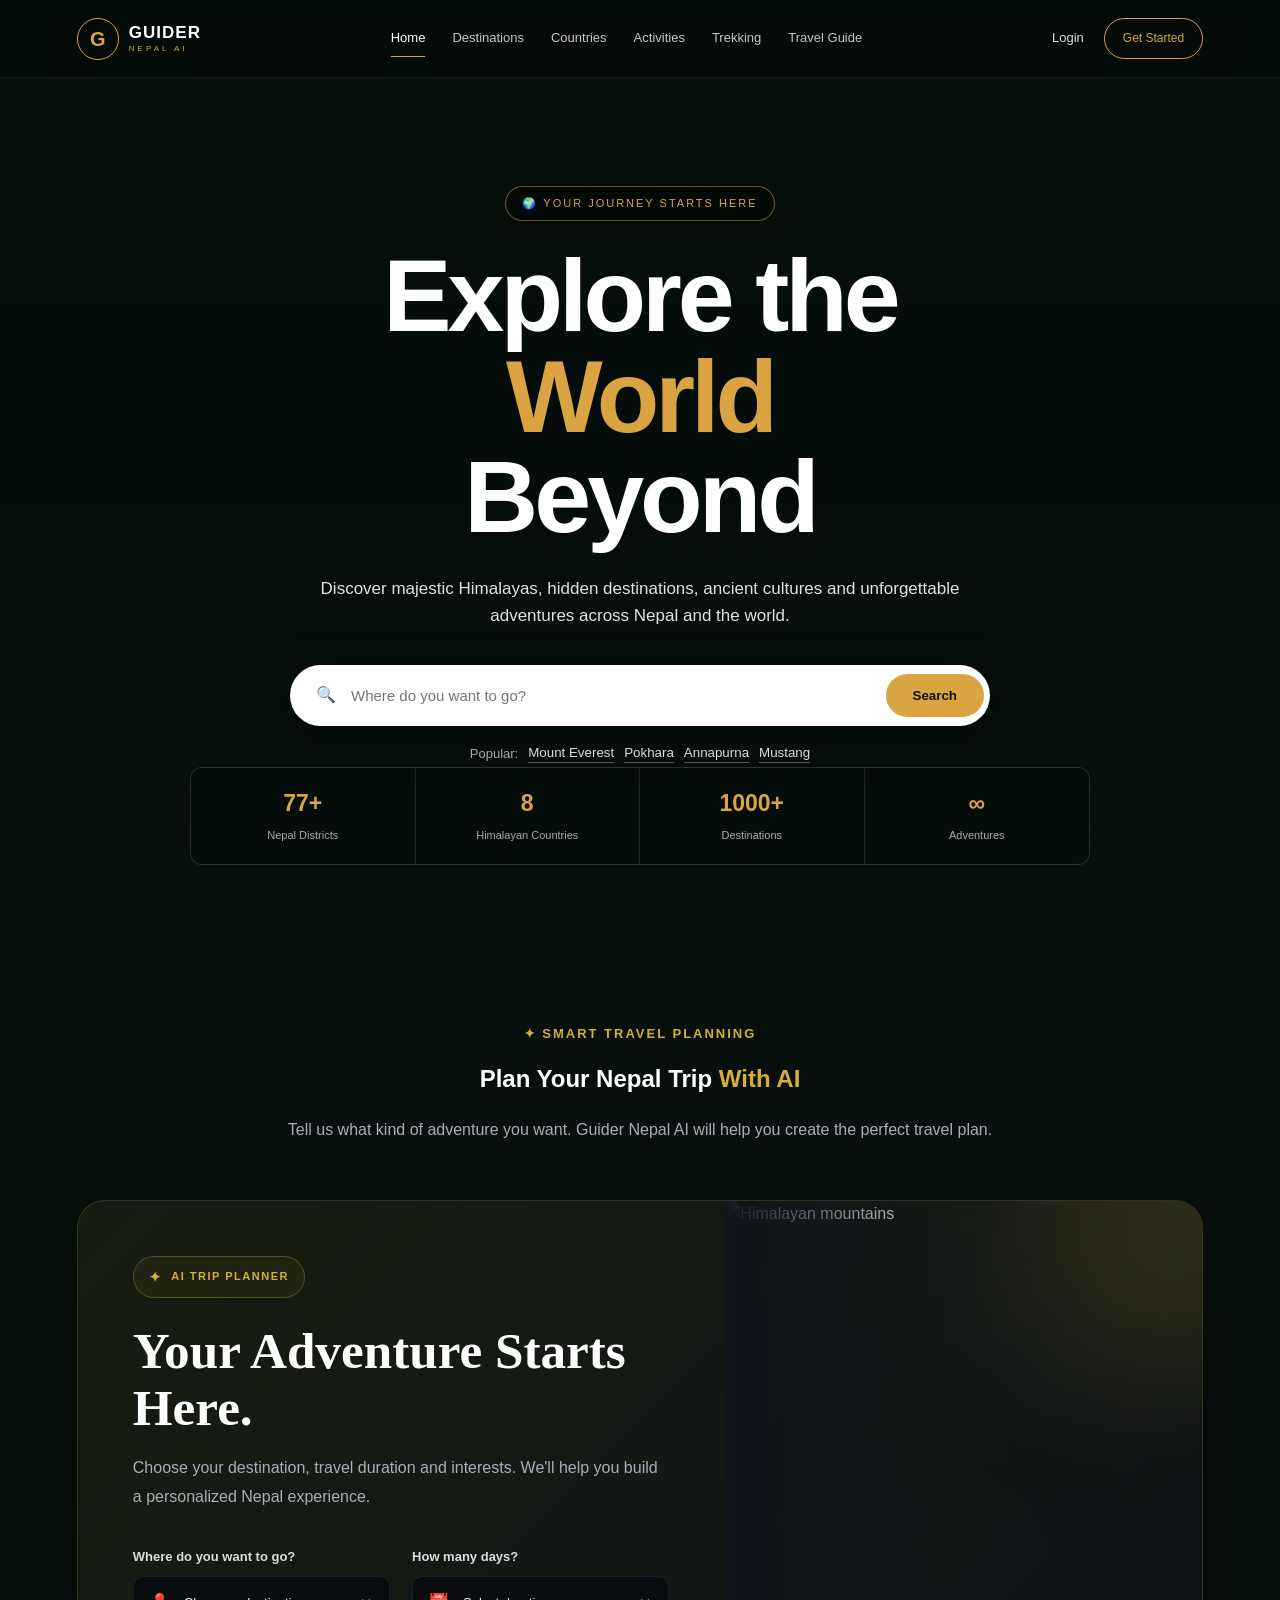
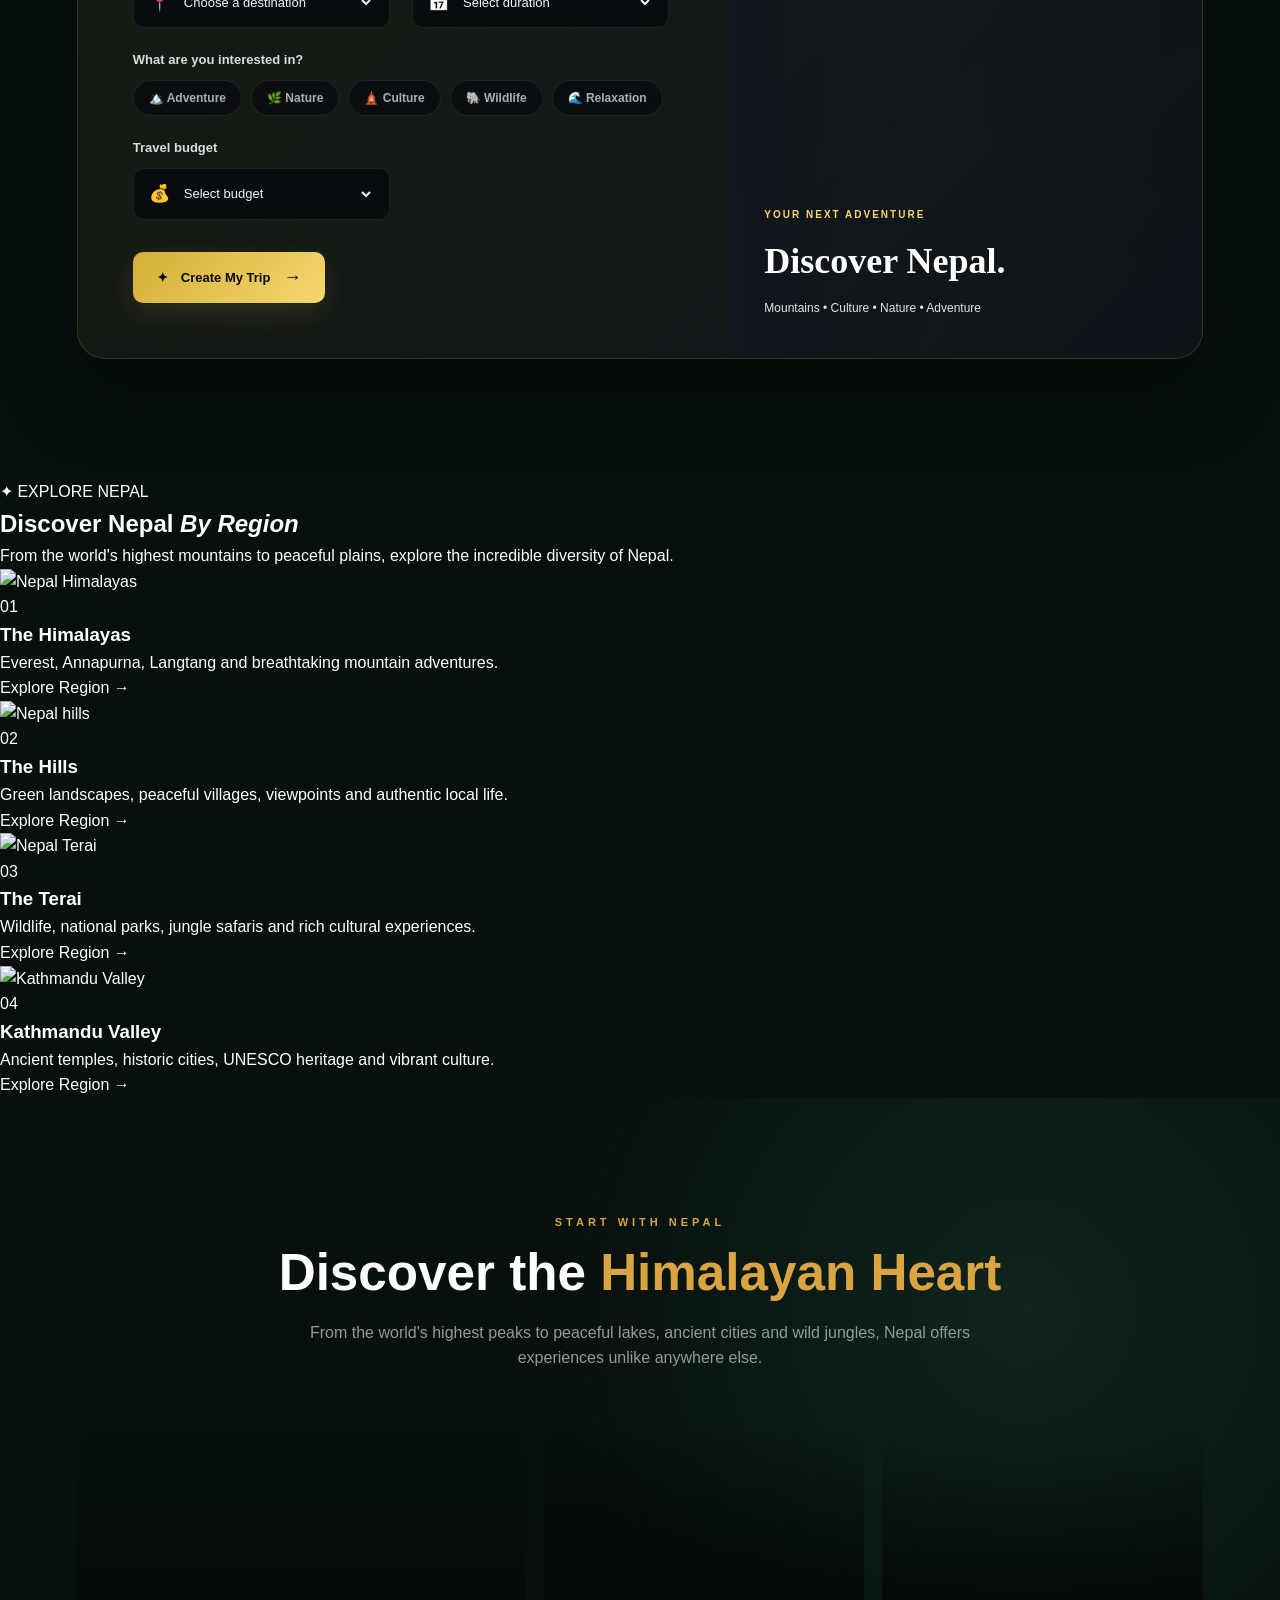
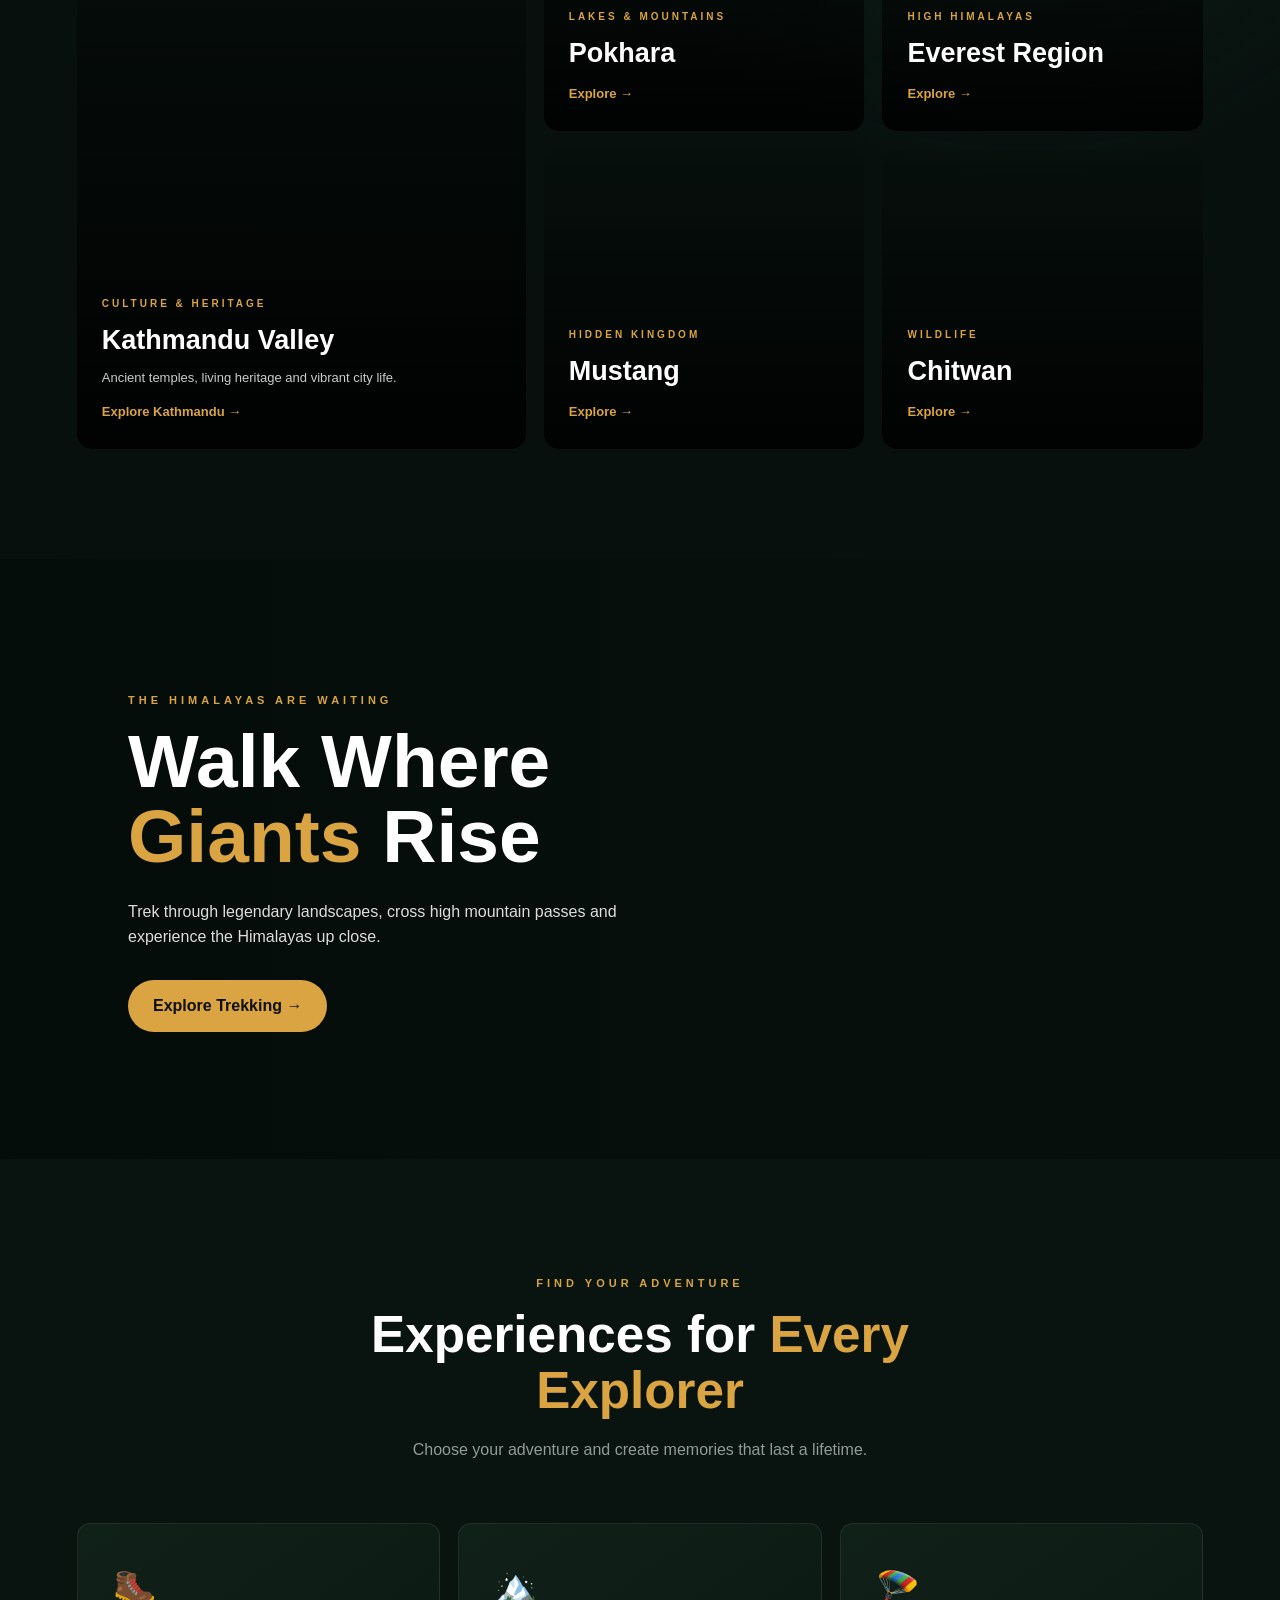
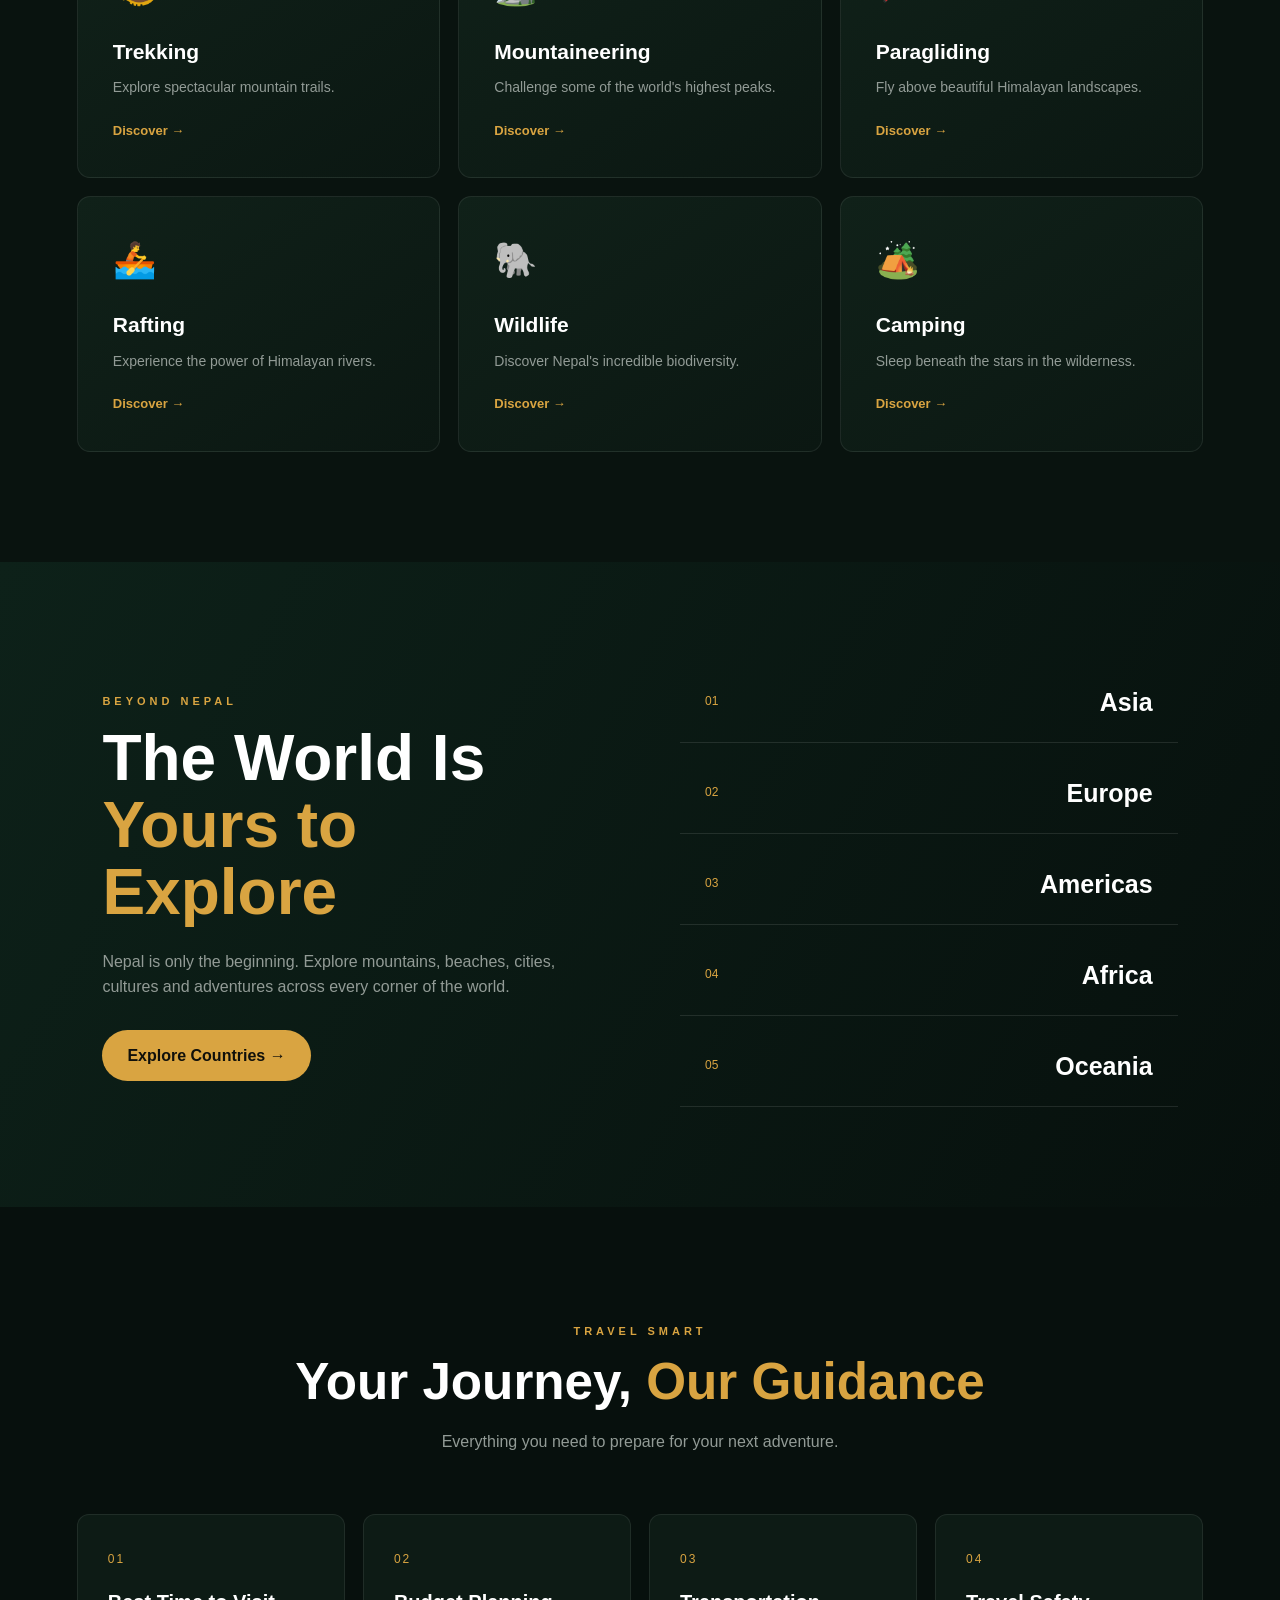
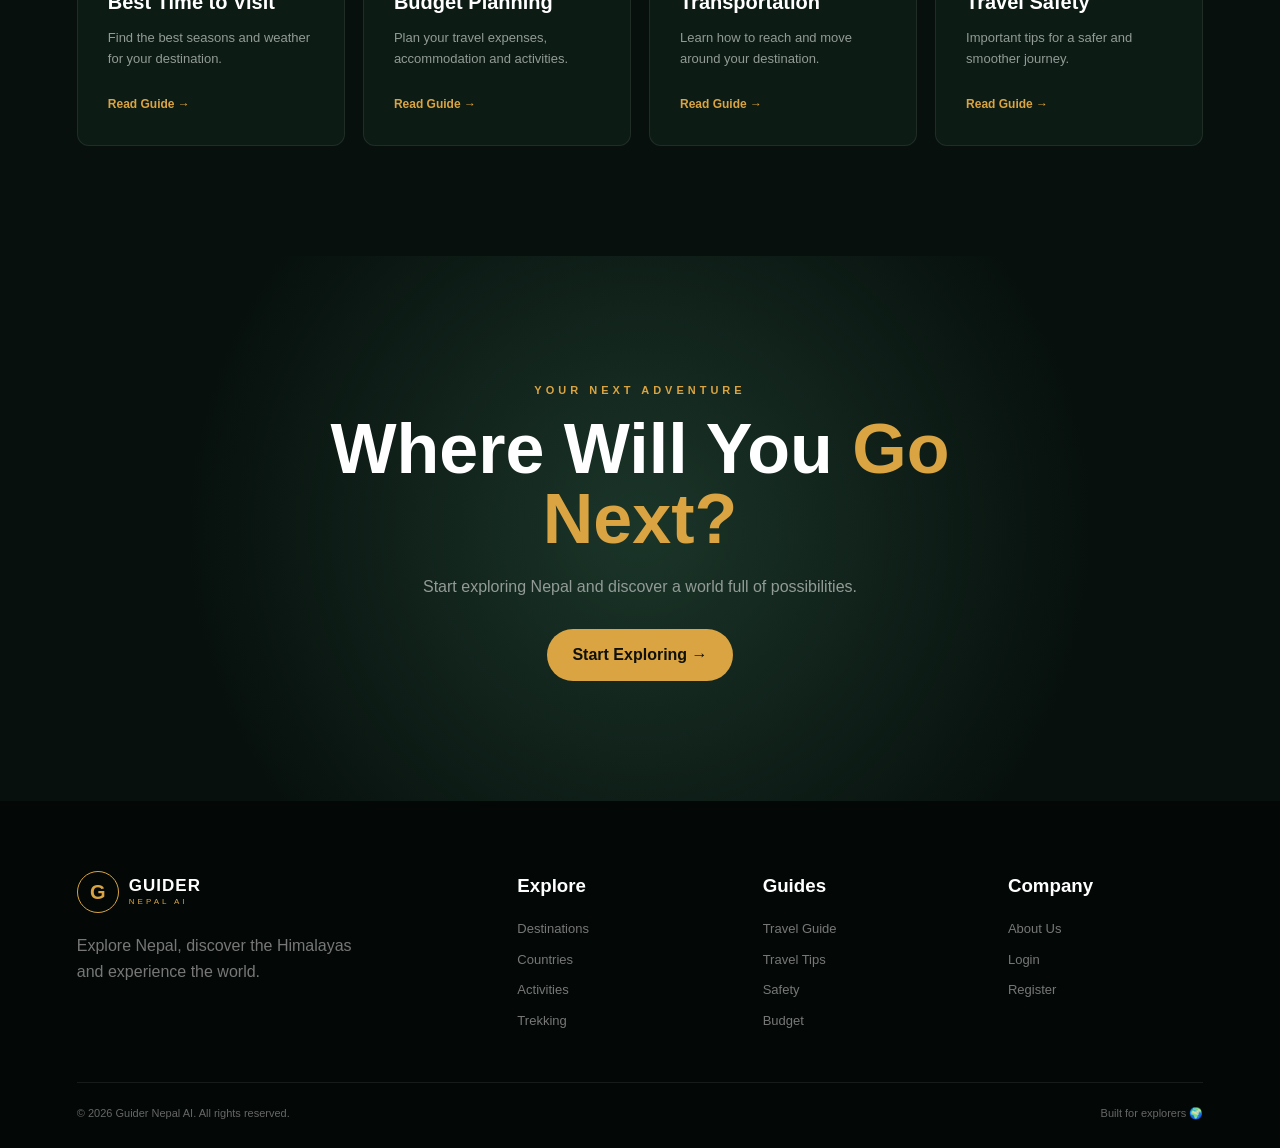
==== commit 42229f3c: "the concludion has been made well" ====
--- a/frontend/index.html
+++ b/frontend/index.html
@@ -470,6 +470,130 @@
 </section>
 
 
+<!-- ==========================================
+     EXPLORE NEPAL BY REGION
+========================================== -->
+
+<section class="regions-section" id="regions">
+
+    <div class="section-heading">
+        <span>✦ EXPLORE NEPAL</span>
+        <h2>Discover Nepal <em>By Region</em></h2>
+        <p>
+            From the world's highest mountains to peaceful plains,
+            explore the incredible diversity of Nepal.
+        </p>
+    </div>
+
+    <div class="regions-grid">
+
+        <a href="destinations.html?region=Himalaya"
+           class="region-card region-himalaya">
+
+            <div class="region-image">
+                <img
+                    src="https://images.unsplash.com/photo-1544735716-392fe2489ffa?auto=format&fit=crop&w=1000&q=85"
+                    alt="Nepal Himalayas">
+            </div>
+
+            <div class="region-overlay"></div>
+
+            <div class="region-content">
+                <span class="region-number">01</span>
+                <h3>The Himalayas</h3>
+                <p>
+                    Everest, Annapurna, Langtang and
+                    breathtaking mountain adventures.
+                </p>
+                <span class="region-link">
+                    Explore Region →
+                </span>
+            </div>
+
+        </a>
+
+
+        <a href="destinations.html?region=Hills"
+           class="region-card region-hills">
+
+            <div class="region-image">
+                <img
+                    src="https://images.unsplash.com/photo-1544735716-392fe2489ffa?auto=format&fit=crop&w=1000&q=85"
+                    alt="Nepal hills">
+            </div>
+
+            <div class="region-overlay"></div>
+
+            <div class="region-content">
+                <span class="region-number">02</span>
+                <h3>The Hills</h3>
+                <p>
+                    Green landscapes, peaceful villages,
+                    viewpoints and authentic local life.
+                </p>
+                <span class="region-link">
+                    Explore Region →
+                </span>
+            </div>
+
+        </a>
+
+
+        <a href="destinations.html?region=Terai"
+           class="region-card region-terai">
+
+            <div class="region-image">
+                <img
+                    src="https://images.unsplash.com/photo-1516026672322-bc52d61a55d5?auto=format&fit=crop&w=1000&q=85"
+                    alt="Nepal Terai">
+            </div>
+
+            <div class="region-overlay"></div>
+
+            <div class="region-content">
+                <span class="region-number">03</span>
+                <h3>The Terai</h3>
+                <p>
+                    Wildlife, national parks, jungle safaris
+                    and rich cultural experiences.
+                </p>
+                <span class="region-link">
+                    Explore Region →
+                </span>
+            </div>
+
+        </a>
+
+
+        <a href="destinations.html?region=Kathmandu"
+           class="region-card region-valley">
+
+            <div class="region-image">
+                <img
+                    src="https://images.unsplash.com/photo-1533050487297-09b450131914?auto=format&fit=crop&w=1000&q=85"
+                    alt="Kathmandu Valley">
+            </div>
+
+            <div class="region-overlay"></div>
+
+            <div class="region-content">
+                <span class="region-number">04</span>
+                <h3>Kathmandu Valley</h3>
+                <p>
+                    Ancient temples, historic cities,
+                    UNESCO heritage and vibrant culture.
+                </p>
+                <span class="region-link">
+                    Explore Region →
+                </span>
+            </div>
+
+        </a>
+
+    </div>
+
+</section>
+
 
         <!-- =========================
              EXPLORE NEPAL
--- a/frontend/css/style.css
+++ b/frontend/css/style.css
@@ -1119,4 +1119,419 @@
     color: #666;
 
     font-size: 11px;
+}
+
+/* ==========================================
+   AI TRIP PLANNER
+========================================== */
+
+.ai-planner-section {
+    position: relative;
+    padding: 120px 6%;
+    overflow: hidden;
+}
+
+.ai-planner-heading {
+    max-width: 750px;
+    margin: 0 auto 55px;
+    text-align: center;
+}
+
+.ai-planner-heading span {
+    display: inline-block;
+    color: #D4AF37;
+    font-size: 13px;
+    font-weight: 700;
+    letter-spacing: 2px;
+    margin-bottom: 15px;
+}
+
+.ai-planner-heading h2 {
+    margin-bottom: 18px;
+}
+
+.ai-planner-heading h2 em {
+    color: #D4AF37;
+    font-style: normal;
+}
+
+.ai-planner-heading p {
+    color: #A8AFBA;
+    line-height: 1.8;
+}
+
+
+/* Main card */
+
+.ai-planner-card {
+    position: relative;
+    max-width: 1200px;
+    min-height: 620px;
+    margin: auto;
+
+    display: grid;
+    grid-template-columns: 1.15fr 0.85fr;
+
+    background:
+        linear-gradient(
+            135deg,
+            rgba(212, 175, 55, 0.08),
+            rgba(17, 21, 28, 0.95)
+        );
+
+    border: 1px solid rgba(212, 175, 55, 0.18);
+    border-radius: 28px;
+    overflow: hidden;
+
+    box-shadow:
+        0 30px 80px rgba(0, 0, 0, 0.35);
+}
+
+
+/* Left */
+
+.planner-content {
+    padding: 55px;
+    position: relative;
+    z-index: 2;
+}
+
+.planner-badge {
+    display: inline-flex;
+    align-items: center;
+    gap: 9px;
+
+    padding: 9px 15px;
+
+    border: 1px solid rgba(212, 175, 55, 0.3);
+    border-radius: 30px;
+
+    color: #D4AF37;
+
+    font-size: 11px;
+    font-weight: 700;
+    letter-spacing: 1.5px;
+
+    background: rgba(212, 175, 55, 0.06);
+
+    margin-bottom: 25px;
+}
+
+.planner-badge span {
+    font-size: 14px;
+}
+
+.planner-content h3 {
+    font-family: "Playfair Display", serif;
+    font-size: clamp(35px, 4vw, 52px);
+    line-height: 1.1;
+
+    margin-bottom: 18px;
+}
+
+.planner-content > p {
+    color: #A8AFBA;
+    line-height: 1.8;
+    max-width: 620px;
+    margin-bottom: 35px;
+}
+
+
+/* Form */
+
+.planner-form {
+    display: grid;
+    grid-template-columns: 1fr 1fr;
+    gap: 22px;
+}
+
+.planner-field {
+    display: flex;
+    flex-direction: column;
+    gap: 9px;
+}
+
+.planner-field label {
+    color: #D9DCE1;
+    font-size: 13px;
+    font-weight: 600;
+}
+
+.planner-input {
+    height: 52px;
+
+    display: flex;
+    align-items: center;
+    gap: 10px;
+
+    padding: 0 15px;
+
+    background: rgba(7, 9, 14, 0.8);
+
+    border: 1px solid rgba(255, 255, 255, 0.08);
+    border-radius: 10px;
+
+    transition: 0.3s ease;
+}
+
+.planner-input:focus-within {
+    border-color: rgba(212, 175, 55, 0.6);
+    box-shadow: 0 0 0 3px rgba(212, 175, 55, 0.06);
+}
+
+.planner-input span {
+    font-size: 17px;
+}
+
+.planner-input select {
+    width: 100%;
+    height: 100%;
+
+    border: none;
+    outline: none;
+
+    background: transparent;
+
+    color: #F5F5F5;
+
+    font-family: inherit;
+    font-size: 13px;
+
+    cursor: pointer;
+}
+
+.planner-input select option {
+    background: #11151C;
+    color: white;
+}
+
+
+/* Travel styles */
+
+.planner-style-field {
+    grid-column: 1 / -1;
+}
+
+.travel-style-options {
+    display: flex;
+    flex-wrap: wrap;
+    gap: 9px;
+}
+
+.style-option {
+    padding: 10px 15px;
+
+    border: 1px solid rgba(255, 255, 255, 0.08);
+    border-radius: 30px;
+
+    background: rgba(7, 9, 14, 0.65);
+
+    color: #A8AFBA;
+
+    font-family: inherit;
+    font-size: 12px;
+    font-weight: 600;
+
+    cursor: pointer;
+
+    transition: all 0.3s ease;
+}
+
+.style-option:hover,
+.style-option.active {
+    background: rgba(212, 175, 55, 0.12);
+    border-color: #D4AF37;
+    color: #F5D76E;
+    transform: translateY(-2px);
+}
+
+
+/* Button */
+
+.ai-plan-button {
+    margin-top: 32px;
+
+    display: inline-flex;
+    align-items: center;
+    gap: 13px;
+
+    padding: 15px 24px;
+
+    border: none;
+    border-radius: 10px;
+
+    background: linear-gradient(
+        135deg,
+        #D4AF37,
+        #F5D76E
+    );
+
+    color: #080A0F;
+
+    font-family: inherit;
+    font-size: 13px;
+    font-weight: 800;
+
+    cursor: pointer;
+
+    transition: all 0.3s ease;
+
+    box-shadow:
+        0 10px 30px rgba(212, 175, 55, 0.15);
+}
+
+.ai-plan-button:hover {
+    transform: translateY(-3px);
+
+    box-shadow:
+        0 15px 35px rgba(212, 175, 55, 0.25);
+}
+
+.button-arrow {
+    font-size: 18px;
+}
+
+
+/* Right image */
+
+.planner-visual {
+    position: relative;
+    min-height: 620px;
+    overflow: hidden;
+}
+
+.planner-visual img {
+    width: 100%;
+    height: 100%;
+
+    object-fit: cover;
+
+    transition: transform 1s ease;
+}
+
+.ai-planner-card:hover .planner-visual img {
+    transform: scale(1.05);
+}
+
+.planner-visual-overlay {
+    position: absolute;
+    inset: 0;
+
+    background:
+        linear-gradient(
+            90deg,
+            #11151C 0%,
+            rgba(17, 21, 28, 0.15) 45%,
+            rgba(7, 9, 14, 0.2) 100%
+        );
+}
+
+.planner-glow {
+    position: absolute;
+
+    width: 250px;
+    height: 250px;
+
+    right: -100px;
+    top: -100px;
+
+    background: rgba(212, 175, 55, 0.18);
+
+    filter: blur(80px);
+
+    z-index: 1;
+}
+
+.planner-visual-text {
+    position: absolute;
+
+    left: 40px;
+    bottom: 40px;
+
+    z-index: 3;
+}
+
+.planner-visual-text span {
+    color: #F5D76E;
+
+    font-size: 10px;
+    font-weight: 700;
+
+    letter-spacing: 2px;
+}
+
+.planner-visual-text h4 {
+    margin: 8px 0;
+
+    font-family: "Playfair Display", serif;
+
+    font-size: 36px;
+}
+
+.planner-visual-text p {
+    color: #E2E4E7;
+    font-size: 12px;
+}
+
+
+/* ==========================================
+   AI PLANNER RESPONSIVE
+========================================== */
+
+@media (max-width: 950px) {
+
+    .ai-planner-card {
+        grid-template-columns: 1fr;
+    }
+
+    .planner-visual {
+        min-height: 400px;
+    }
+
+    .planner-visual-overlay {
+        background:
+            linear-gradient(
+                0deg,
+                rgba(7, 9, 14, 0.85),
+                transparent
+            );
+    }
+}
+
+
+@media (max-width: 650px) {
+
+    .ai-planner-section {
+        padding: 80px 5%;
+    }
+
+    .planner-content {
+        padding: 30px 24px;
+    }
+
+    .planner-form {
+        grid-template-columns: 1fr;
+    }
+
+    .planner-style-field {
+        grid-column: auto;
+    }
+
+    .planner-visual {
+        min-height: 330px;
+    }
+
+    .planner-visual-text {
+        left: 25px;
+        bottom: 25px;
+    }
+
+    .planner-visual-text h4 {
+        font-size: 28px;
+    }
+
+    .ai-plan-button {
+        width: 100%;
+        justify-content: center;
+    }
 }
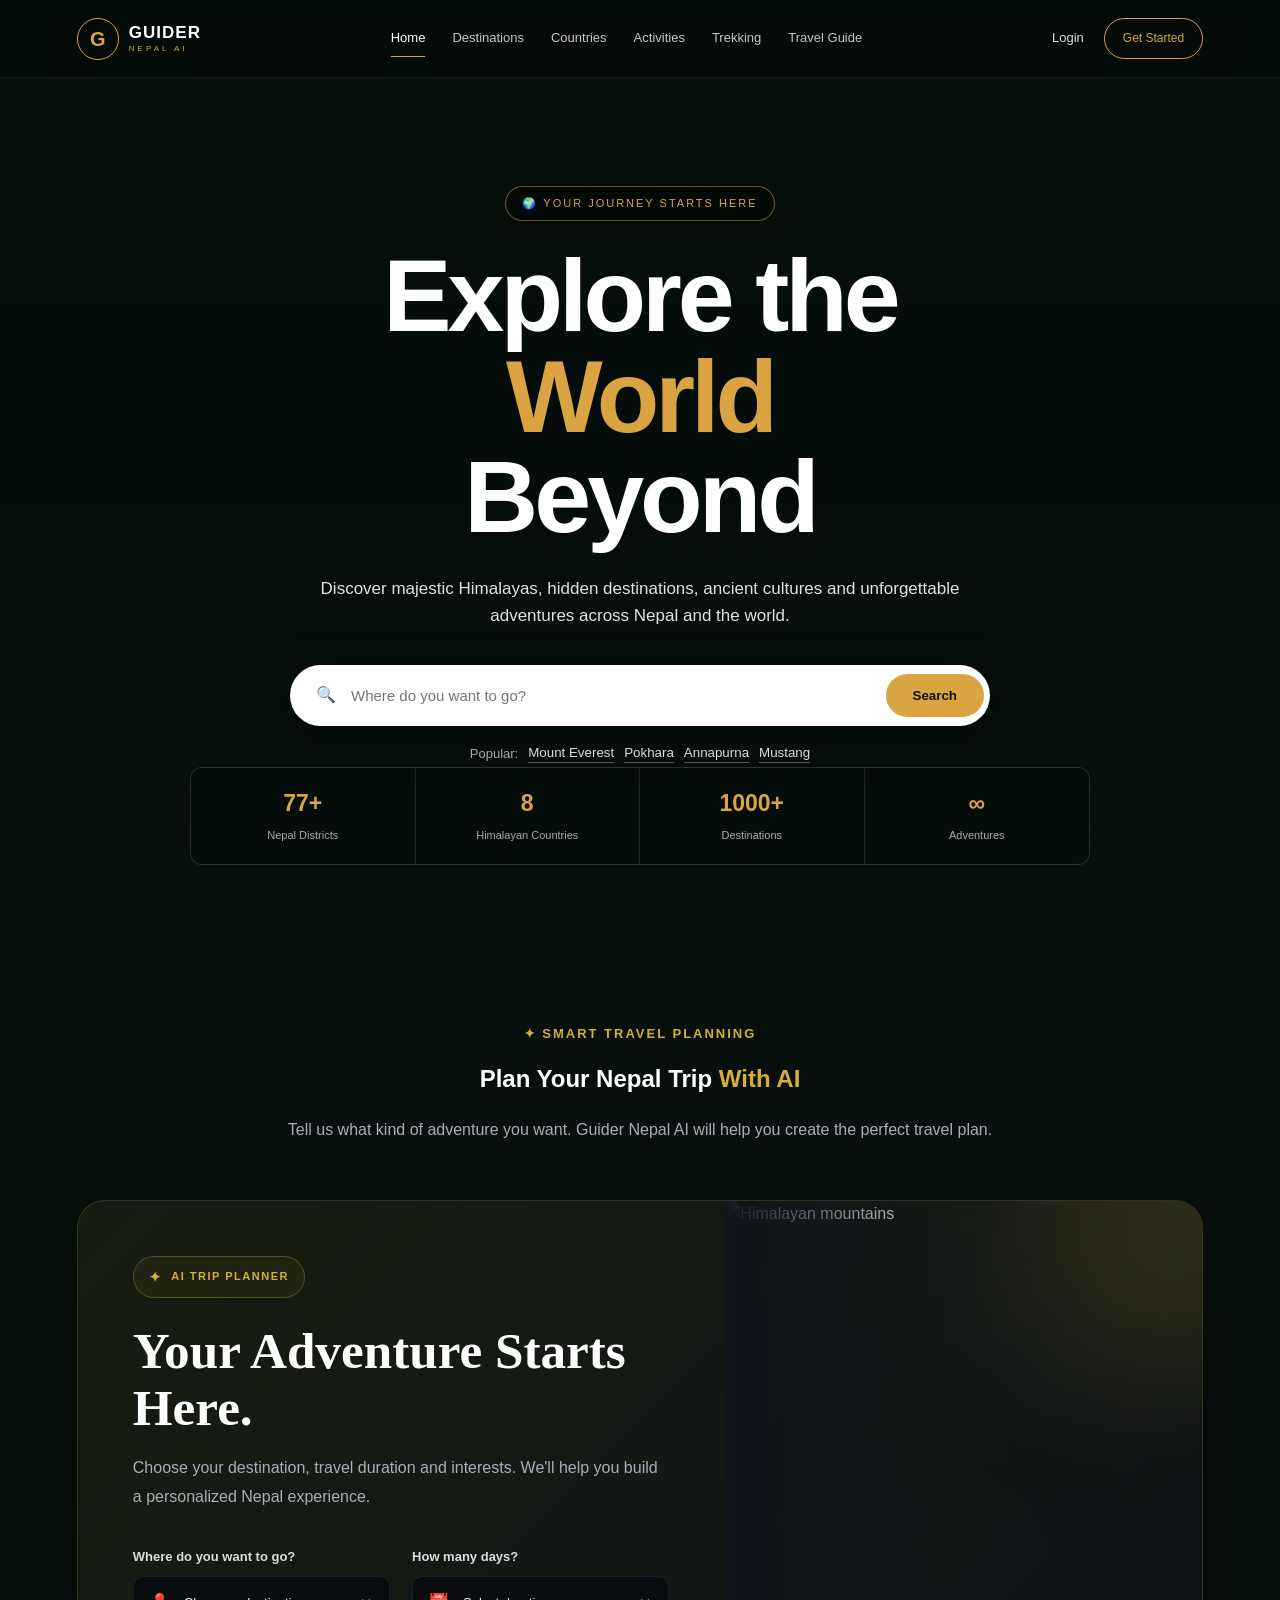
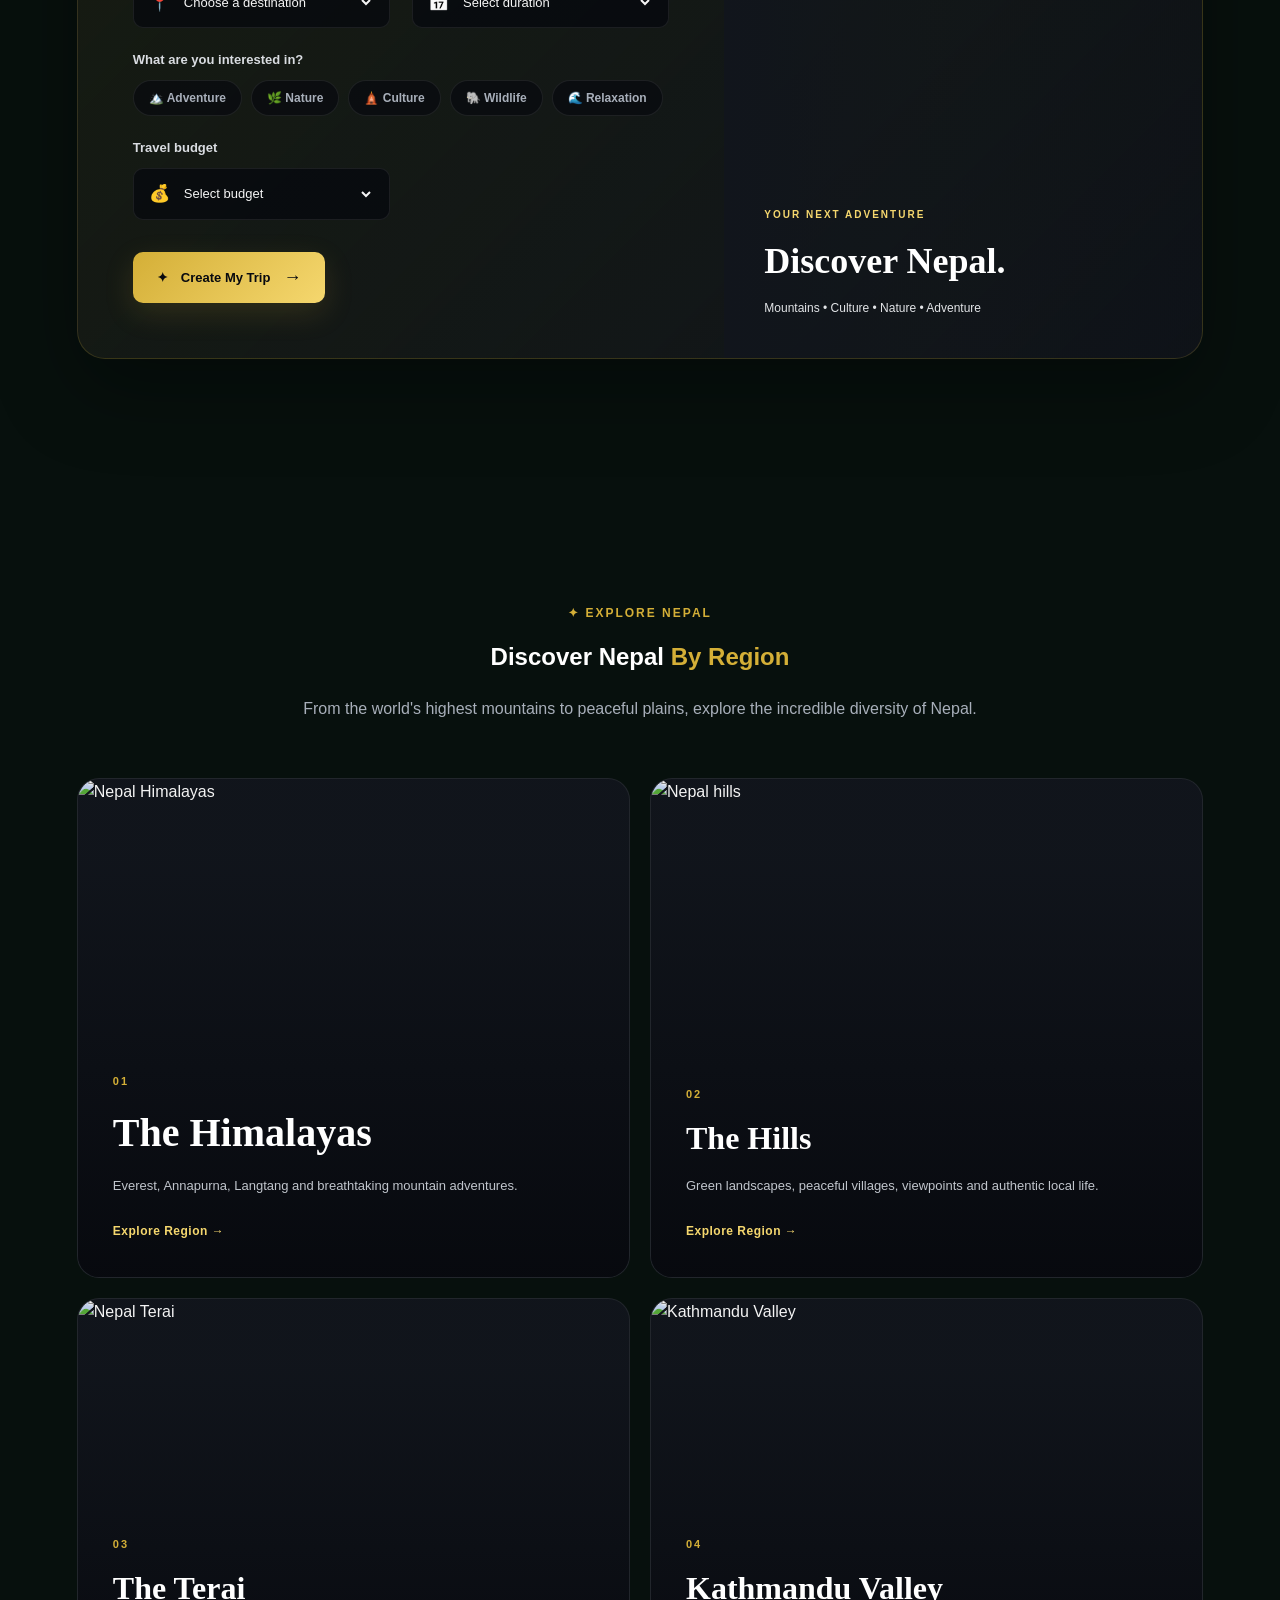
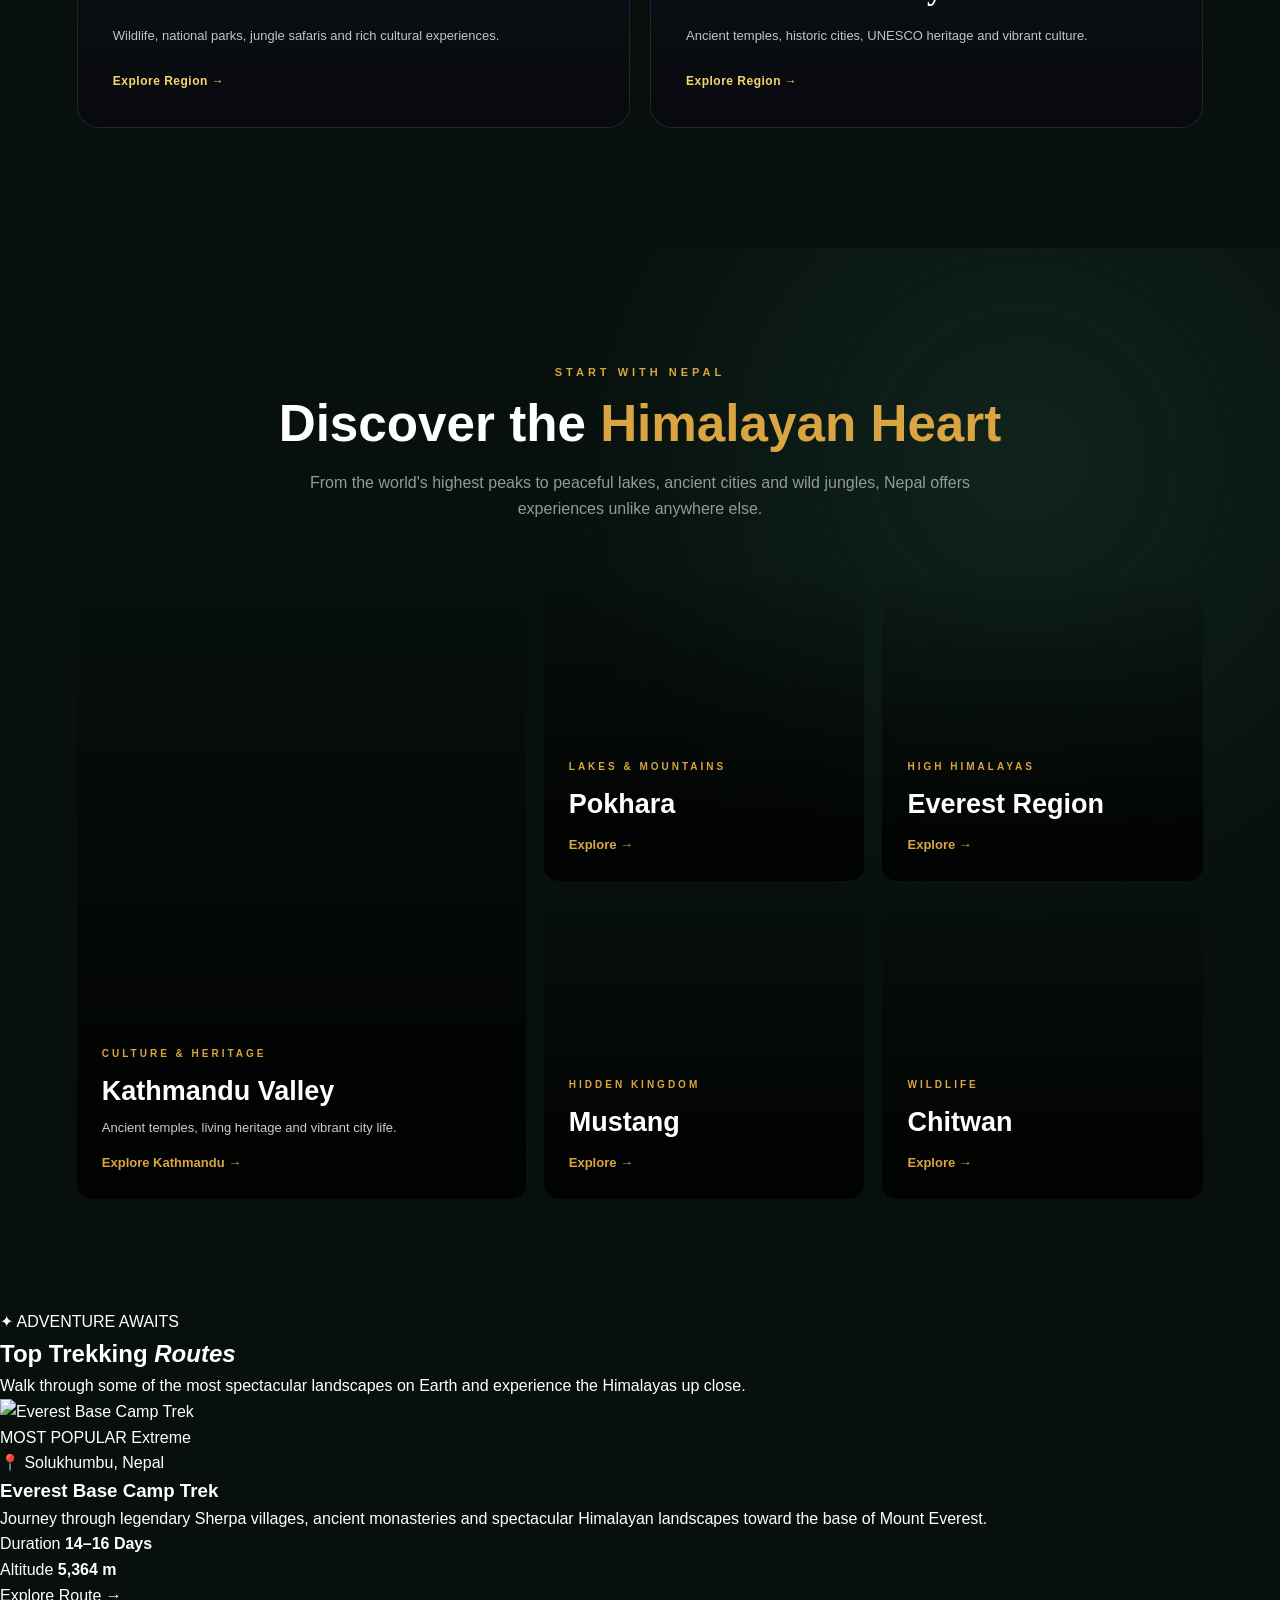
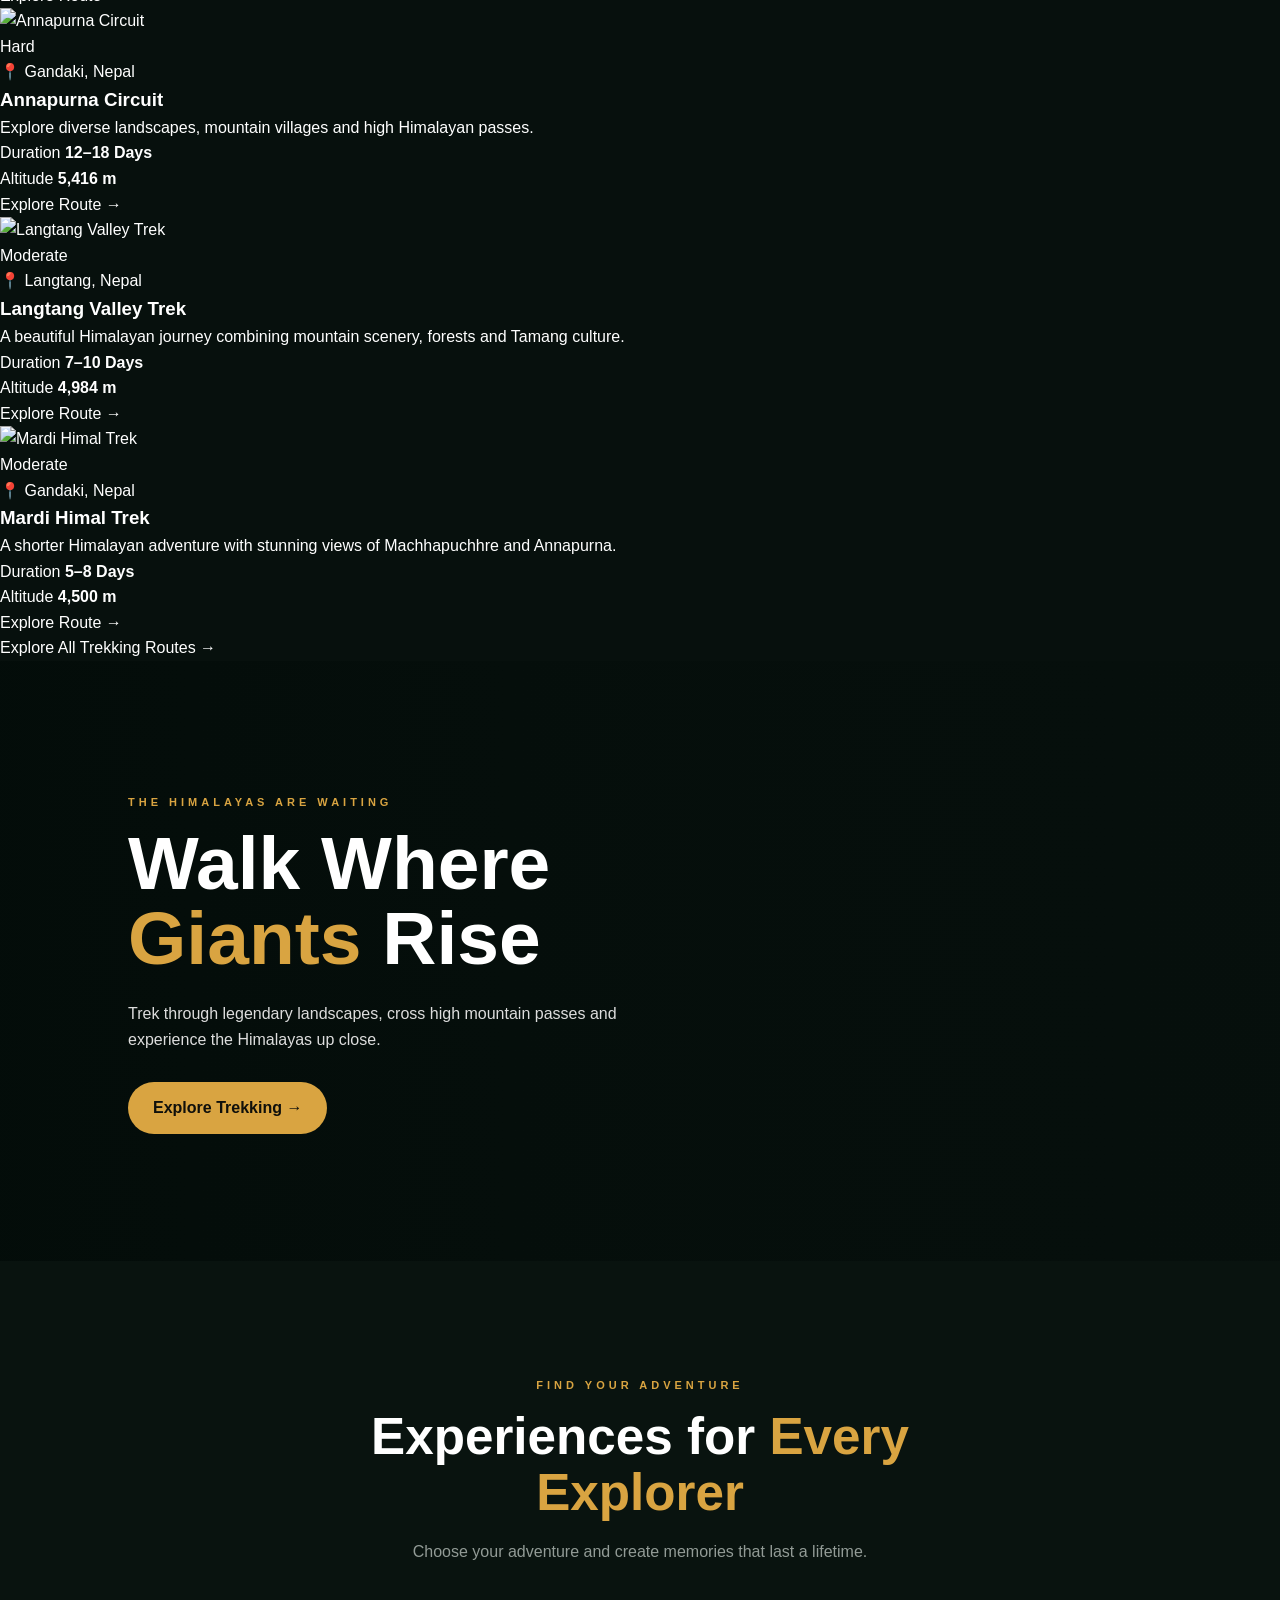
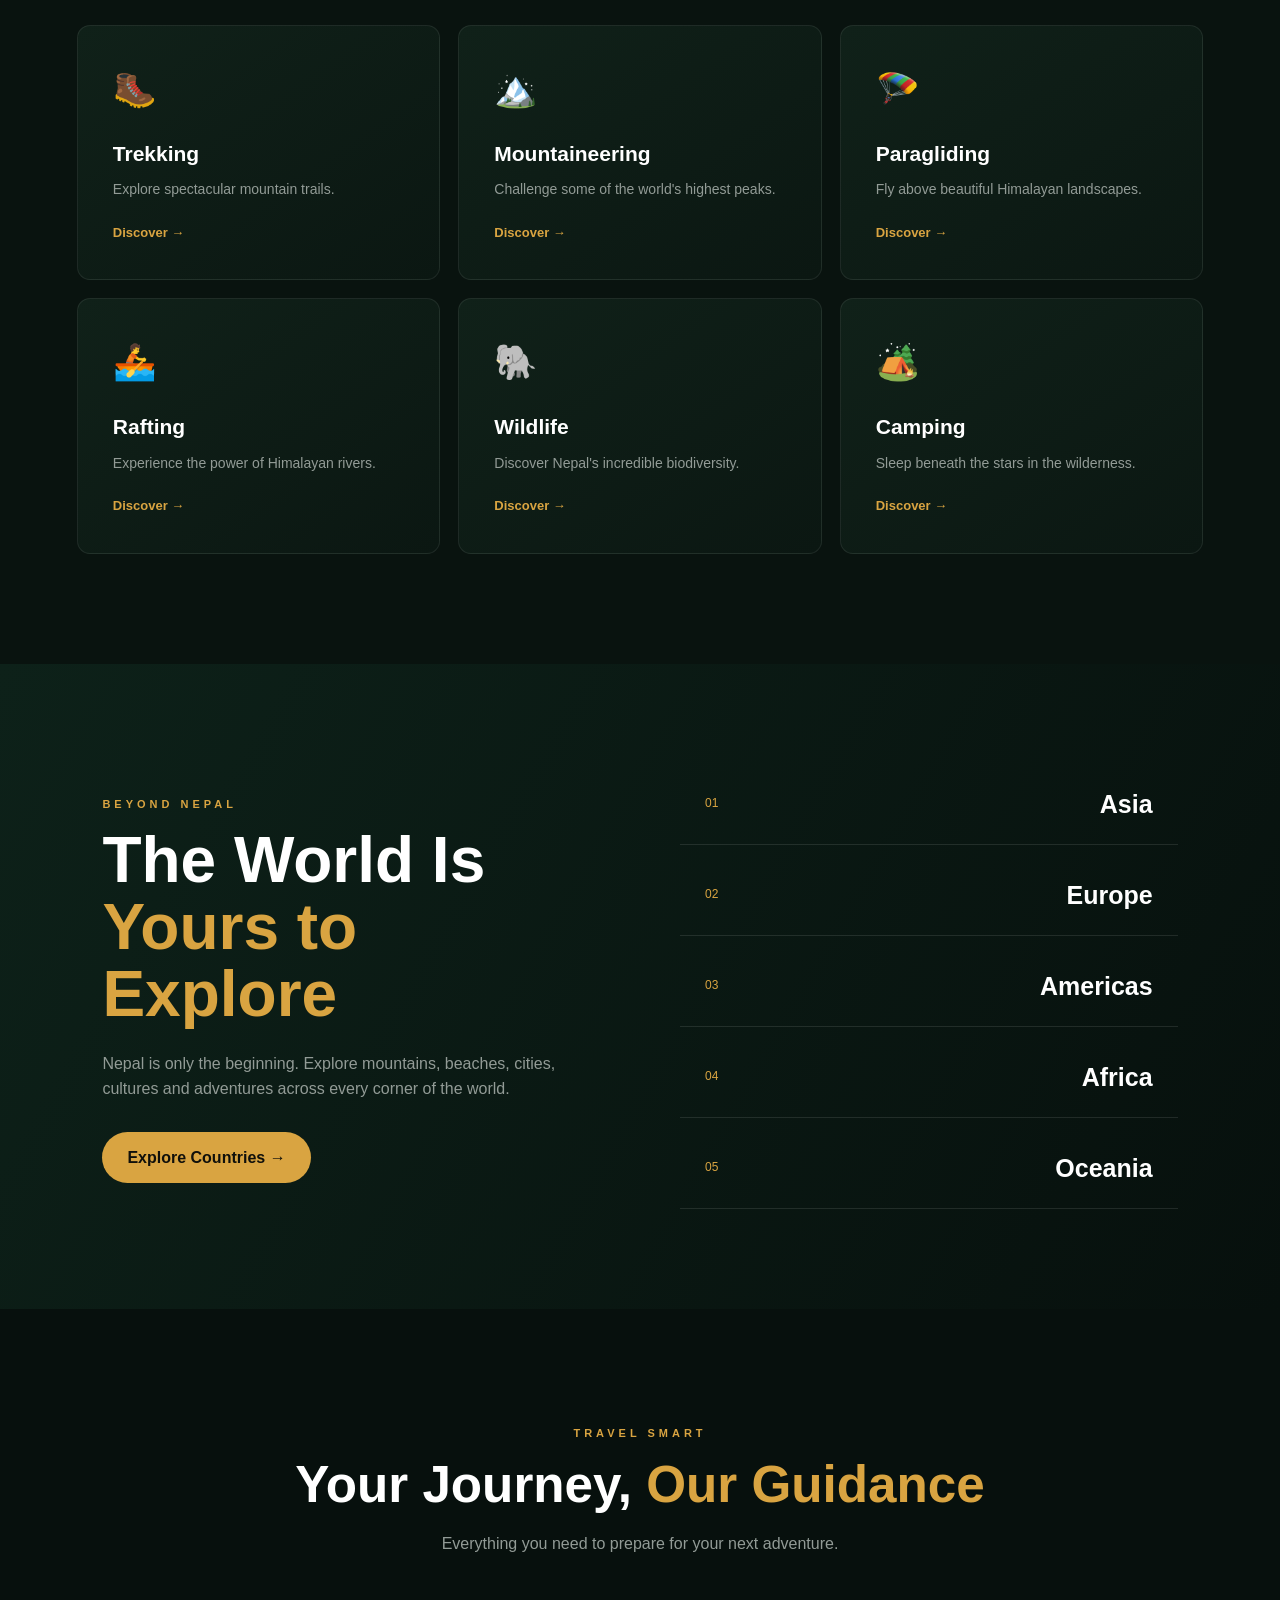
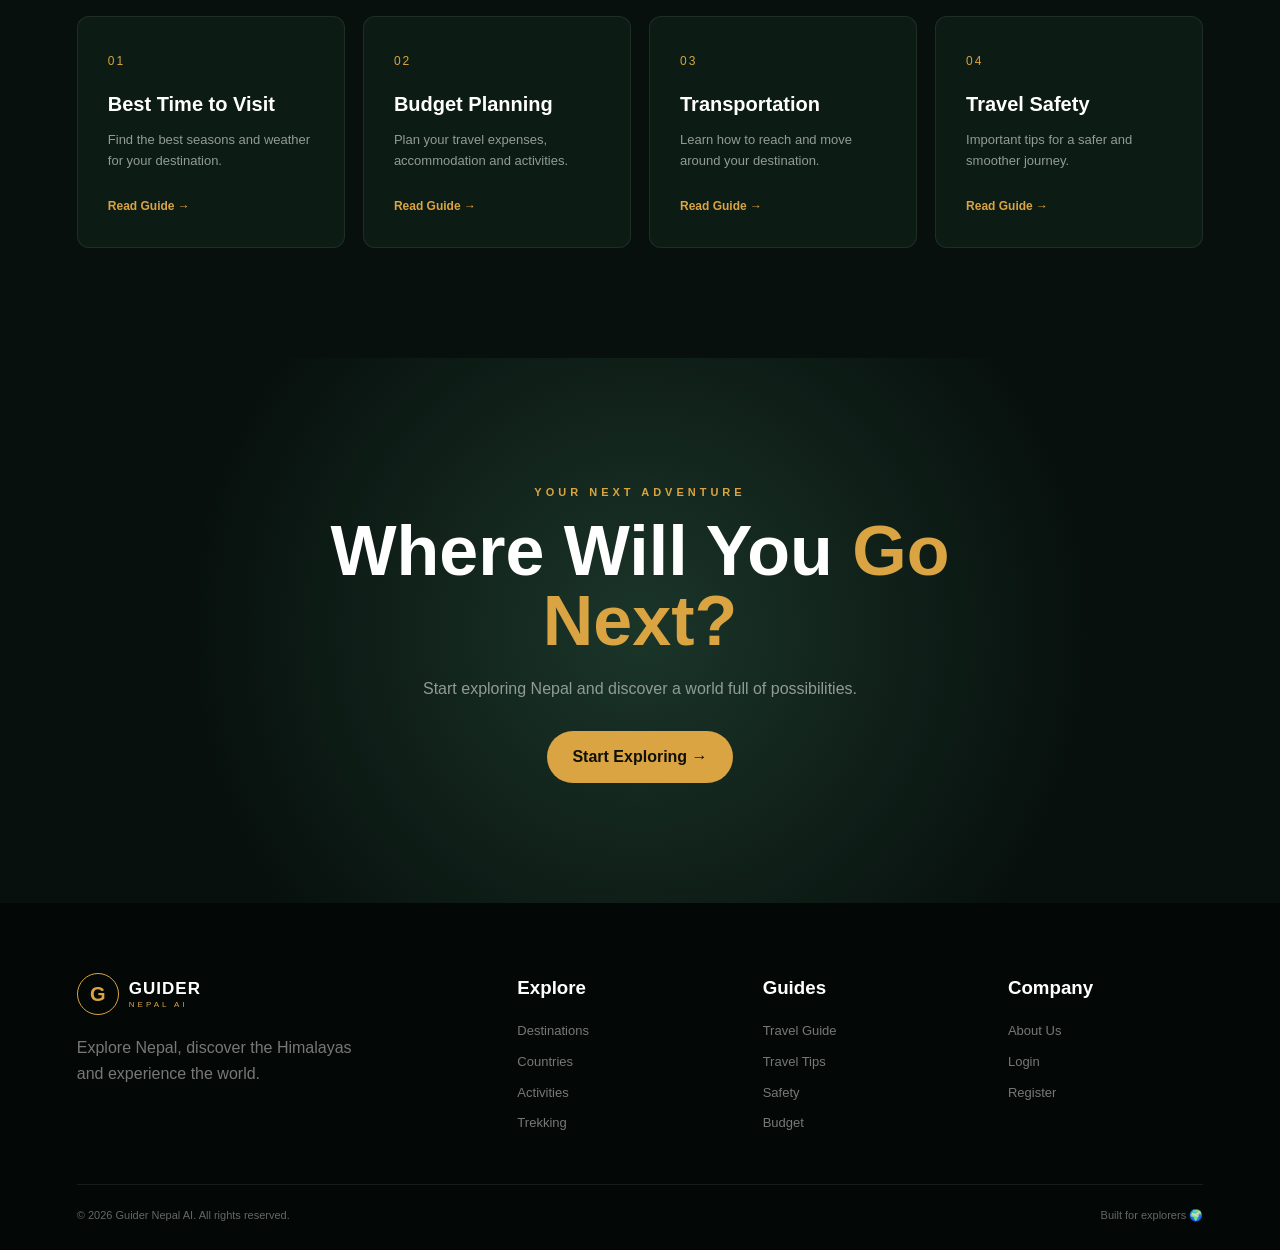
==== commit 8a6bae51: "the explore main things has been placed well" ====
--- a/frontend/index.html
+++ b/frontend/index.html
@@ -756,6 +756,306 @@
             </div>
 
         </section>
+        <!-- ==========================================
+     TOP TREKKING ROUTES
+========================================== -->
+
+<section class="trekking-section" id="top-trekking">
+
+    <div class="section-heading trekking-heading">
+
+        <span>✦ ADVENTURE AWAITS</span>
+
+        <h2>
+            Top Trekking <em>Routes</em>
+        </h2>
+
+        <p>
+            Walk through some of the most spectacular landscapes
+            on Earth and experience the Himalayas up close.
+        </p>
+
+    </div>
+
+
+    <div class="trekking-grid">
+
+        <!-- Everest -->
+
+        <article class="trek-card featured-trek">
+
+            <div class="trek-image">
+
+                <img
+                    src="https://images.unsplash.com/photo-1544735716-392fe2489ffa?auto=format&fit=crop&w=1200&q=85"
+                    alt="Everest Base Camp Trek"
+                >
+
+                <div class="trek-overlay"></div>
+
+                <span class="trek-badge">
+                    MOST POPULAR
+                </span>
+
+                <span class="trek-difficulty extreme">
+                    Extreme
+                </span>
+
+            </div>
+
+
+            <div class="trek-content">
+
+                <div class="trek-location">
+                    📍 Solukhumbu, Nepal
+                </div>
+
+                <h3>
+                    Everest Base Camp Trek
+                </h3>
+
+                <p>
+                    Journey through legendary Sherpa villages,
+                    ancient monasteries and spectacular Himalayan
+                    landscapes toward the base of Mount Everest.
+                </p>
+
+
+                <div class="trek-meta">
+
+                    <div>
+                        <span>Duration</span>
+                        <strong>14–16 Days</strong>
+                    </div>
+
+                    <div>
+                        <span>Altitude</span>
+                        <strong>5,364 m</strong>
+                    </div>
+
+                </div>
+
+
+                <a
+                    href="destination-details.html?id=1"
+                    class="trek-link"
+                >
+                    Explore Route
+                    <span>→</span>
+                </a>
+
+            </div>
+
+        </article>
+
+
+        <!-- Annapurna -->
+
+        <article class="trek-card">
+
+            <div class="trek-image">
+
+                <img
+                    src="https://images.unsplash.com/photo-1533130061792-64b345e4a833?auto=format&fit=crop&w=1000&q=85"
+                    alt="Annapurna Circuit"
+                >
+
+                <div class="trek-overlay"></div>
+
+                <span class="trek-difficulty hard">
+                    Hard
+                </span>
+
+            </div>
+
+
+            <div class="trek-content">
+
+                <div class="trek-location">
+                    📍 Gandaki, Nepal
+                </div>
+
+                <h3>
+                    Annapurna Circuit
+                </h3>
+
+                <p>
+                    Explore diverse landscapes, mountain villages
+                    and high Himalayan passes.
+                </p>
+
+
+                <div class="trek-meta">
+
+                    <div>
+                        <span>Duration</span>
+                        <strong>12–18 Days</strong>
+                    </div>
+
+                    <div>
+                        <span>Altitude</span>
+                        <strong>5,416 m</strong>
+                    </div>
+
+                </div>
+
+
+                <a
+                    href="destination-details.html?id=3"
+                    class="trek-link"
+                >
+                    Explore Route
+                    <span>→</span>
+                </a>
+
+            </div>
+
+        </article>
+
+
+        <!-- Langtang -->
+
+        <article class="trek-card">
+
+            <div class="trek-image">
+
+                <img
+                    src="https://images.unsplash.com/photo-1518005020951-eccb494ad742?auto=format&fit=crop&w=1000&q=85"
+                    alt="Langtang Valley Trek"
+                >
+
+                <div class="trek-overlay"></div>
+
+                <span class="trek-difficulty moderate">
+                    Moderate
+                </span>
+
+            </div>
+
+
+            <div class="trek-content">
+
+                <div class="trek-location">
+                    📍 Langtang, Nepal
+                </div>
+
+                <h3>
+                    Langtang Valley Trek
+                </h3>
+
+                <p>
+                    A beautiful Himalayan journey combining
+                    mountain scenery, forests and Tamang culture.
+                </p>
+
+
+                <div class="trek-meta">
+
+                    <div>
+                        <span>Duration</span>
+                        <strong>7–10 Days</strong>
+                    </div>
+
+                    <div>
+                        <span>Altitude</span>
+                        <strong>4,984 m</strong>
+                    </div>
+
+                </div>
+
+
+                <a
+                    href="destination-details.html?id=2"
+                    class="trek-link"
+                >
+                    Explore Route
+                    <span>→</span>
+                </a>
+
+            </div>
+
+        </article>
+
+
+        <!-- Mardi -->
+
+        <article class="trek-card">
+
+            <div class="trek-image">
+
+                <img
+                    src="https://images.unsplash.com/photo-1544735716-392fe2489ffa?auto=format&fit=crop&w=1000&q=80"
+                    alt="Mardi Himal Trek"
+                >
+
+                <div class="trek-overlay"></div>
+
+                <span class="trek-difficulty moderate">
+                    Moderate
+                </span>
+
+            </div>
+
+
+            <div class="trek-content">
+
+                <div class="trek-location">
+                    📍 Gandaki, Nepal
+                </div>
+
+                <h3>
+                    Mardi Himal Trek
+                </h3>
+
+                <p>
+                    A shorter Himalayan adventure with stunning
+                    views of Machhapuchhre and Annapurna.
+                </p>
+
+
+                <div class="trek-meta">
+
+                    <div>
+                        <span>Duration</span>
+                        <strong>5–8 Days</strong>
+                    </div>
+
+                    <div>
+                        <span>Altitude</span>
+                        <strong>4,500 m</strong>
+                    </div>
+
+                </div>
+
+
+                <a
+                    href="destination-details.html?id=3"
+                    class="trek-link"
+                >
+                    Explore Route
+                    <span>→</span>
+                </a>
+
+            </div>
+
+        </article>
+
+    </div>
+
+
+    <div class="trekking-cta">
+
+        <a
+            href="trekking.html"
+            class="secondary-button"
+        >
+            Explore All Trekking Routes
+            <span>→</span>
+        </a>
+
+    </div>
+
+</section>
 
 
 
--- a/frontend/css/style.css
+++ b/frontend/css/style.css
@@ -1534,4 +1534,258 @@
         width: 100%;
         justify-content: center;
     }
+}
+
+
+/* ==========================================
+   EXPLORE NEPAL BY REGION
+========================================== */
+
+.regions-section {
+    padding: 120px 6%;
+    position: relative;
+}
+
+.regions-section .section-heading {
+    max-width: 720px;
+    margin: 0 auto 55px;
+    text-align: center;
+}
+
+.regions-section .section-heading > span {
+    display: inline-block;
+    color: #D4AF37;
+    font-size: 12px;
+    font-weight: 700;
+    letter-spacing: 2px;
+    margin-bottom: 15px;
+}
+
+.regions-section .section-heading h2 {
+    margin-bottom: 18px;
+}
+
+.regions-section .section-heading h2 em {
+    color: #D4AF37;
+    font-style: normal;
+}
+
+.regions-section .section-heading p {
+    color: #A8AFBA;
+    line-height: 1.8;
+}
+
+
+/* GRID */
+
+.regions-grid {
+    max-width: 1250px;
+    margin: auto;
+
+    display: grid;
+    grid-template-columns: repeat(2, 1fr);
+
+    gap: 20px;
+}
+
+
+/* CARD */
+
+.region-card {
+    position: relative;
+
+    min-height: 430px;
+
+    display: flex;
+    align-items: flex-end;
+
+    overflow: hidden;
+
+    border-radius: 22px;
+
+    text-decoration: none;
+
+    border: 1px solid rgba(255, 255, 255, 0.07);
+
+    background: #11151C;
+
+    transition: transform 0.4s ease,
+                border-color 0.4s ease;
+}
+
+.region-card:hover {
+    transform: translateY(-7px);
+
+    border-color:
+        rgba(212, 175, 55, 0.35);
+}
+
+
+/* IMAGE */
+
+.region-image {
+    position: absolute;
+    inset: 0;
+    overflow: hidden;
+}
+
+.region-image img {
+    width: 100%;
+    height: 100%;
+
+    object-fit: cover;
+
+    transition:
+        transform 0.8s ease;
+}
+
+.region-card:hover .region-image img {
+    transform: scale(1.08);
+}
+
+
+/* OVERLAY */
+
+.region-overlay {
+    position: absolute;
+    inset: 0;
+
+    background:
+        linear-gradient(
+            180deg,
+            rgba(7, 9, 14, 0.05) 15%,
+            rgba(7, 9, 14, 0.3) 40%,
+            rgba(7, 9, 14, 0.96) 100%
+        );
+
+    z-index: 1;
+}
+
+
+/* CONTENT */
+
+.region-content {
+    position: relative;
+
+    z-index: 2;
+
+    width: 100%;
+
+    padding: 35px;
+}
+
+.region-number {
+    display: block;
+
+    margin-bottom: 10px;
+
+    color: #D4AF37;
+
+    font-size: 11px;
+    font-weight: 700;
+
+    letter-spacing: 2px;
+}
+
+.region-content h3 {
+    margin-bottom: 10px;
+
+    color: white;
+
+    font-family:
+        "Playfair Display",
+        serif;
+
+    font-size: 32px;
+}
+
+.region-content p {
+    max-width: 430px;
+
+    margin-bottom: 20px;
+
+    color: #C0C5CC;
+
+    font-size: 13px;
+
+    line-height: 1.7;
+}
+
+.region-link {
+    display: inline-block;
+
+    color: #F5D76E;
+
+    font-size: 12px;
+
+    font-weight: 700;
+
+    letter-spacing: 0.5px;
+
+    transition: transform 0.3s ease;
+}
+
+.region-card:hover .region-link {
+    transform: translateX(5px);
+}
+
+
+/* LARGE CARD */
+
+.region-himalaya {
+    min-height: 500px;
+}
+
+.region-himalaya .region-content h3 {
+    font-size: 40px;
+}
+
+
+/* RESPONSIVE */
+
+@media (max-width: 750px) {
+
+    .regions-section {
+        padding: 80px 5%;
+    }
+
+    .regions-grid {
+        grid-template-columns: 1fr;
+    }
+
+    .region-card,
+    .region-himalaya {
+        min-height: 390px;
+    }
+
+    .region-content {
+        padding: 28px;
+    }
+
+    .region-content h3,
+    .region-himalaya .region-content h3 {
+        font-size: 30px;
+    }
+}
+
+
+@media (max-width: 480px) {
+
+    .region-card,
+    .region-himalaya {
+        min-height: 350px;
+    }
+
+    .region-content {
+        padding: 23px;
+    }
+
+    .region-content h3,
+    .region-himalaya .region-content h3 {
+        font-size: 27px;
+    }
+
+    .region-content p {
+        font-size: 12px;
+    }
 }
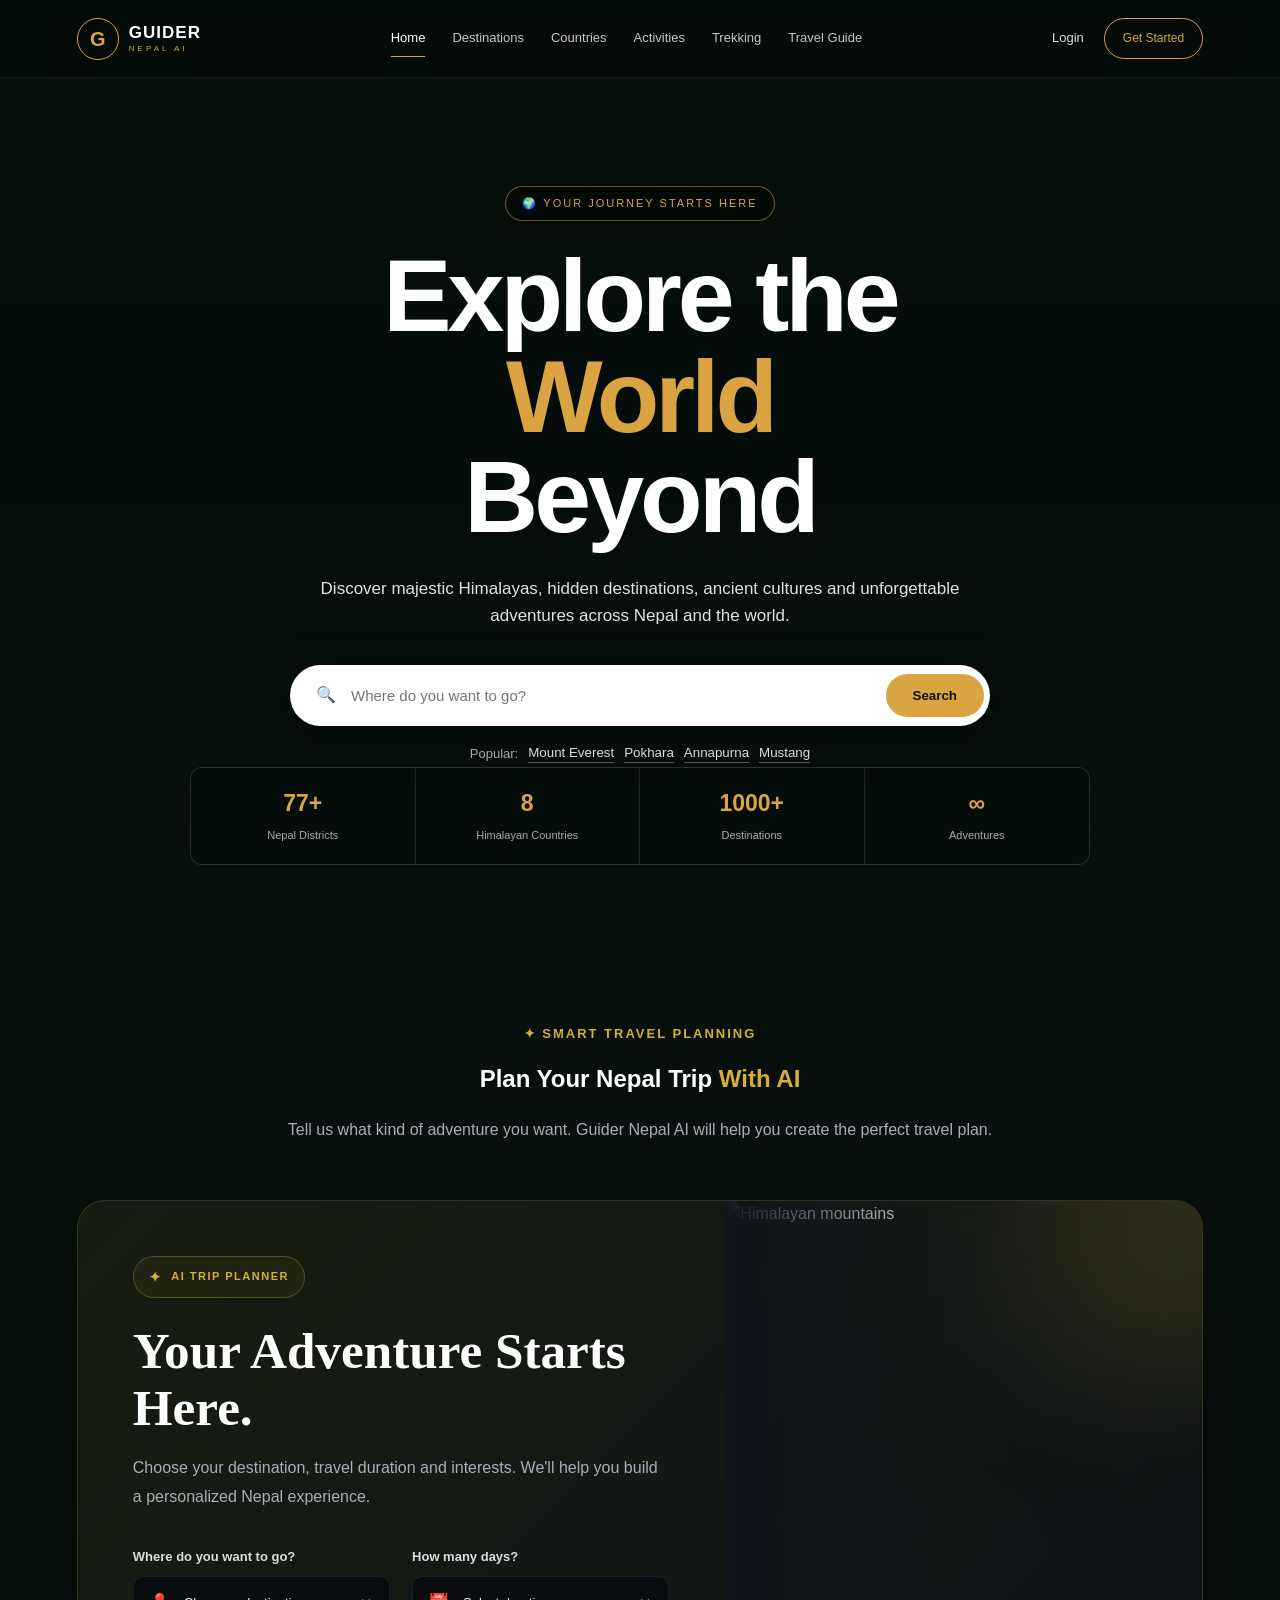
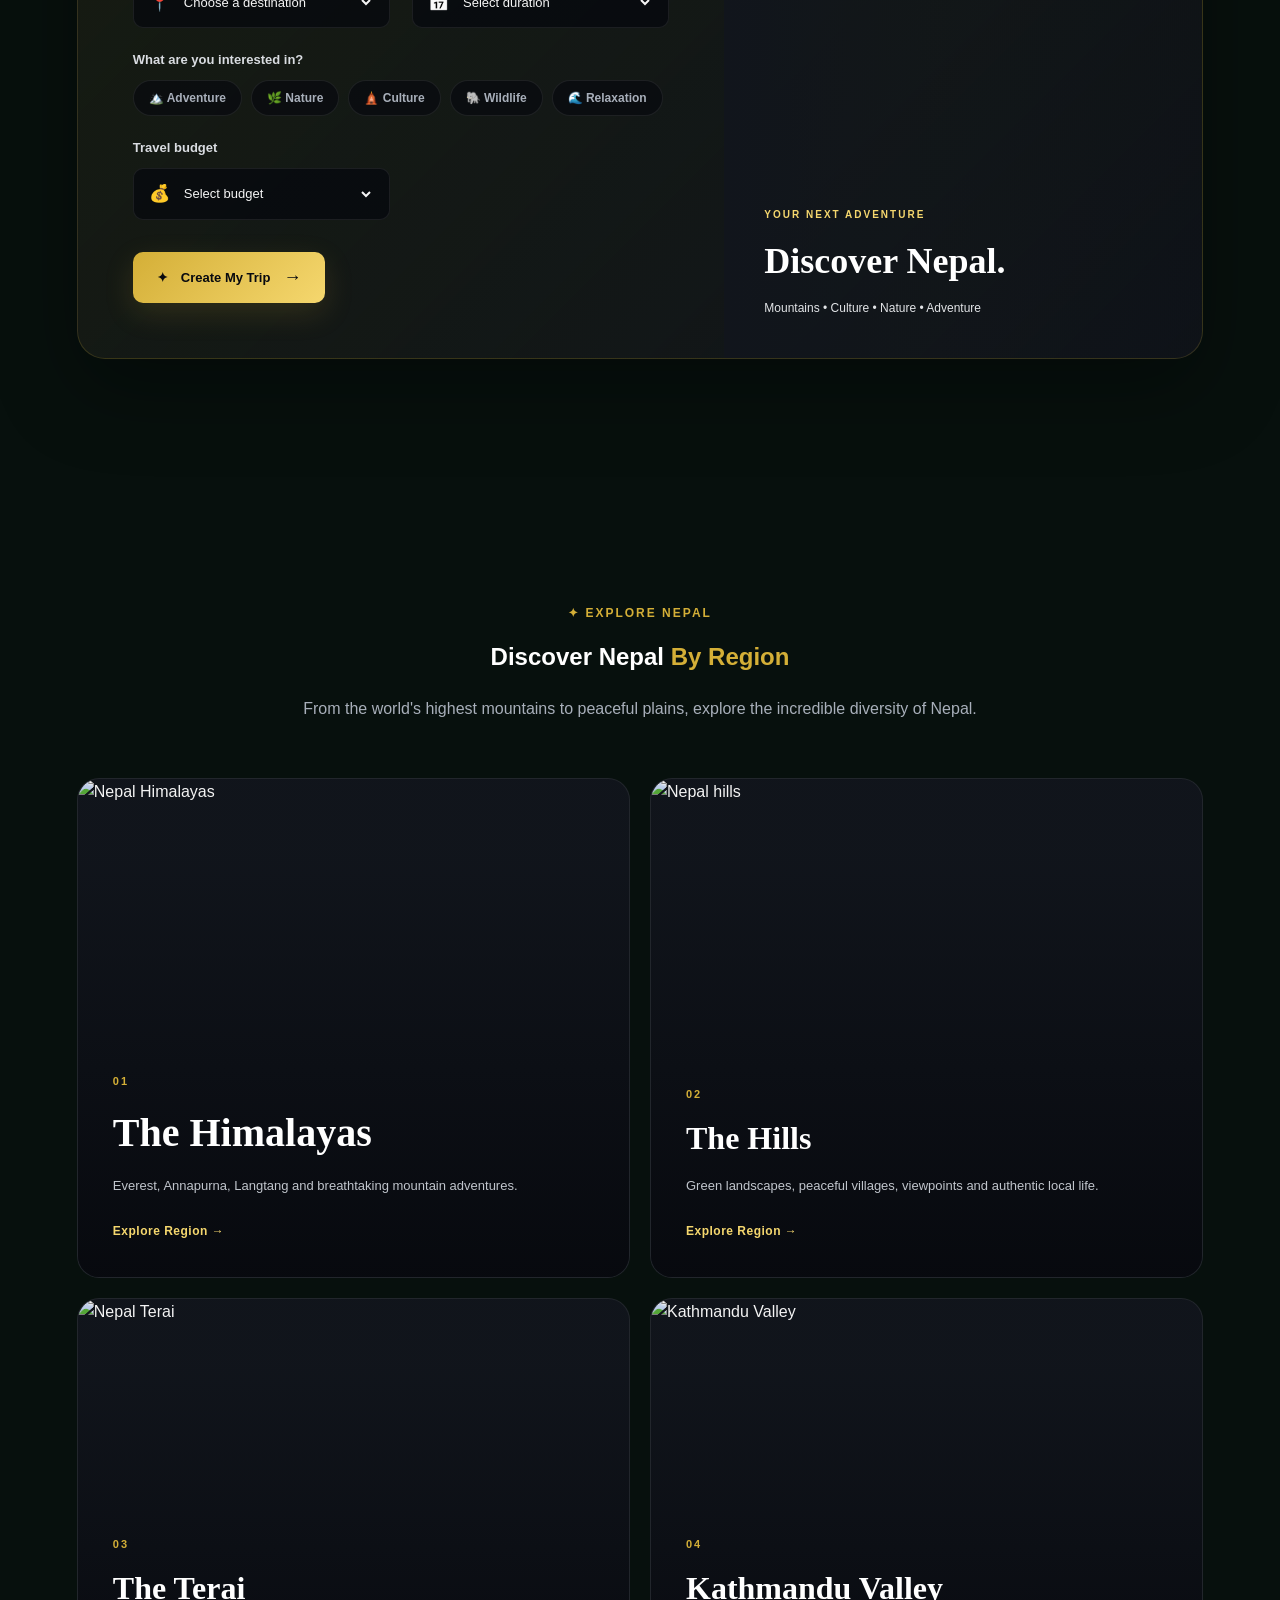
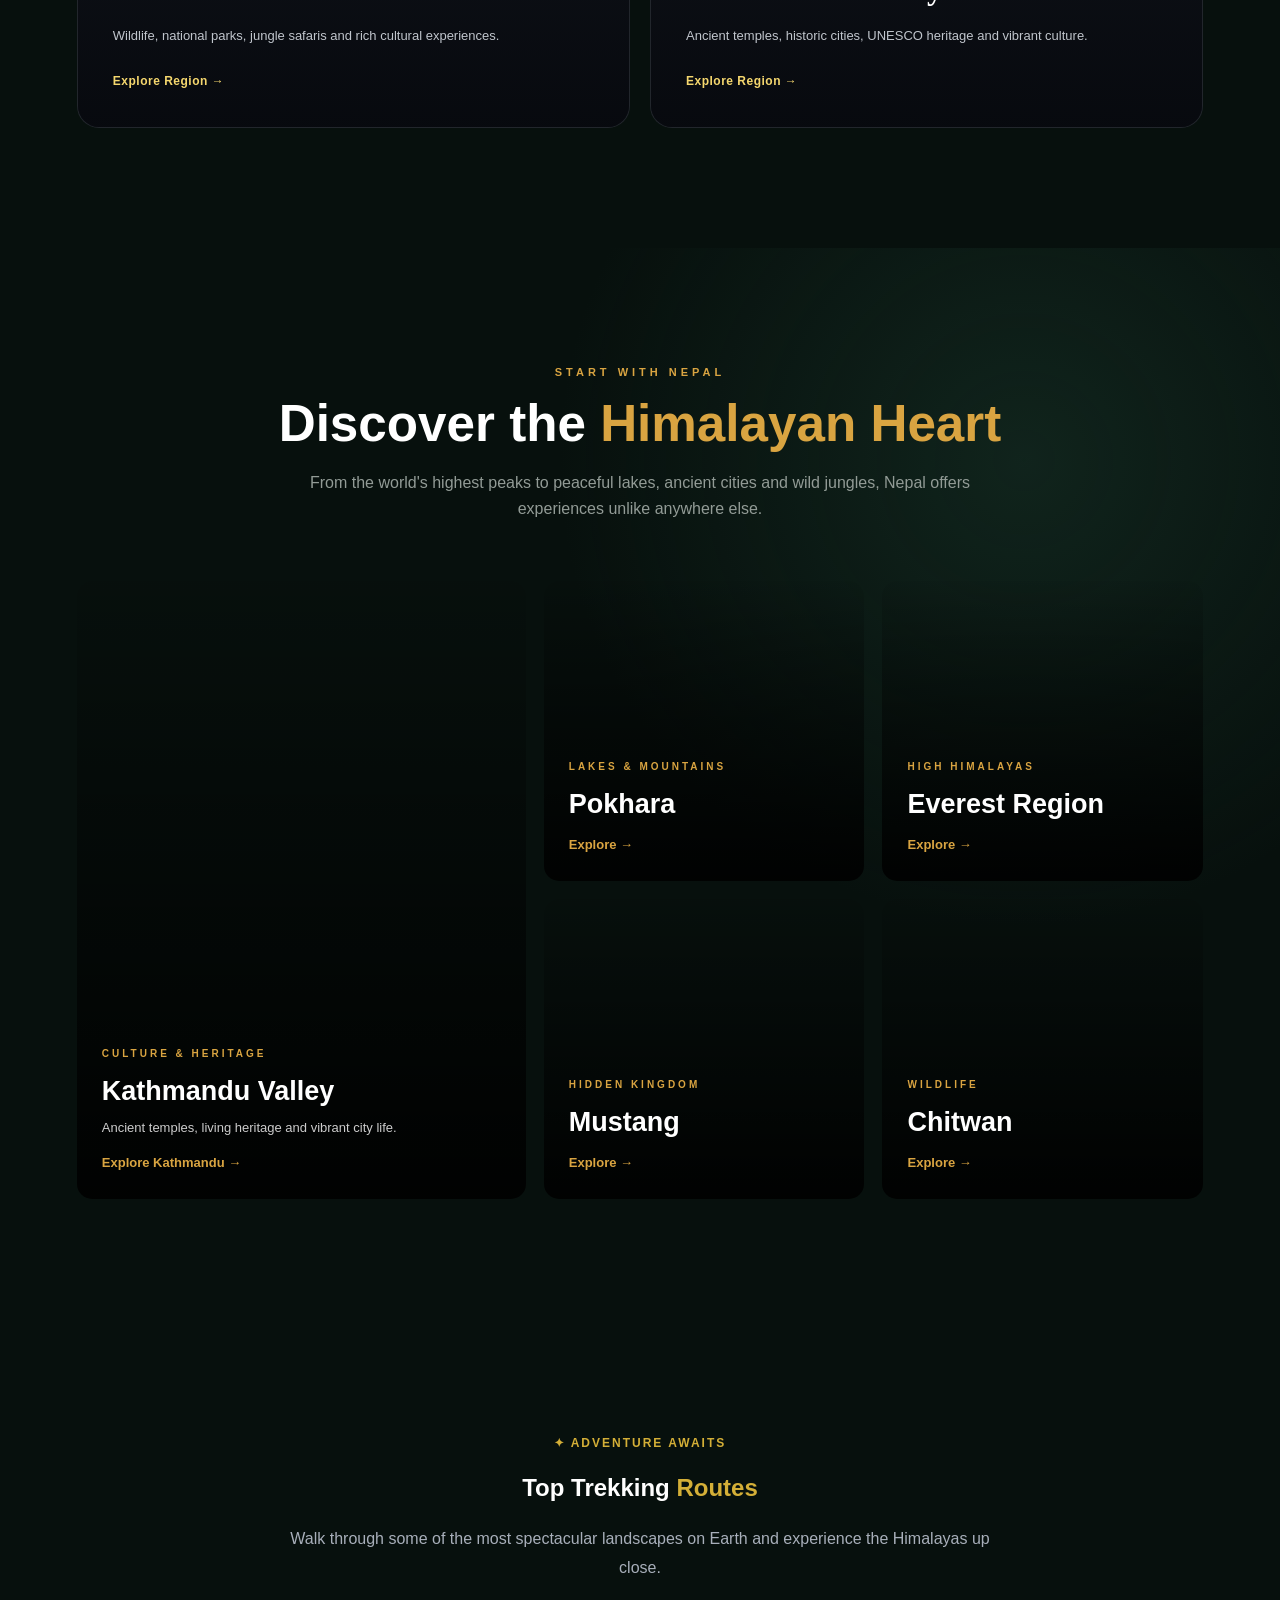
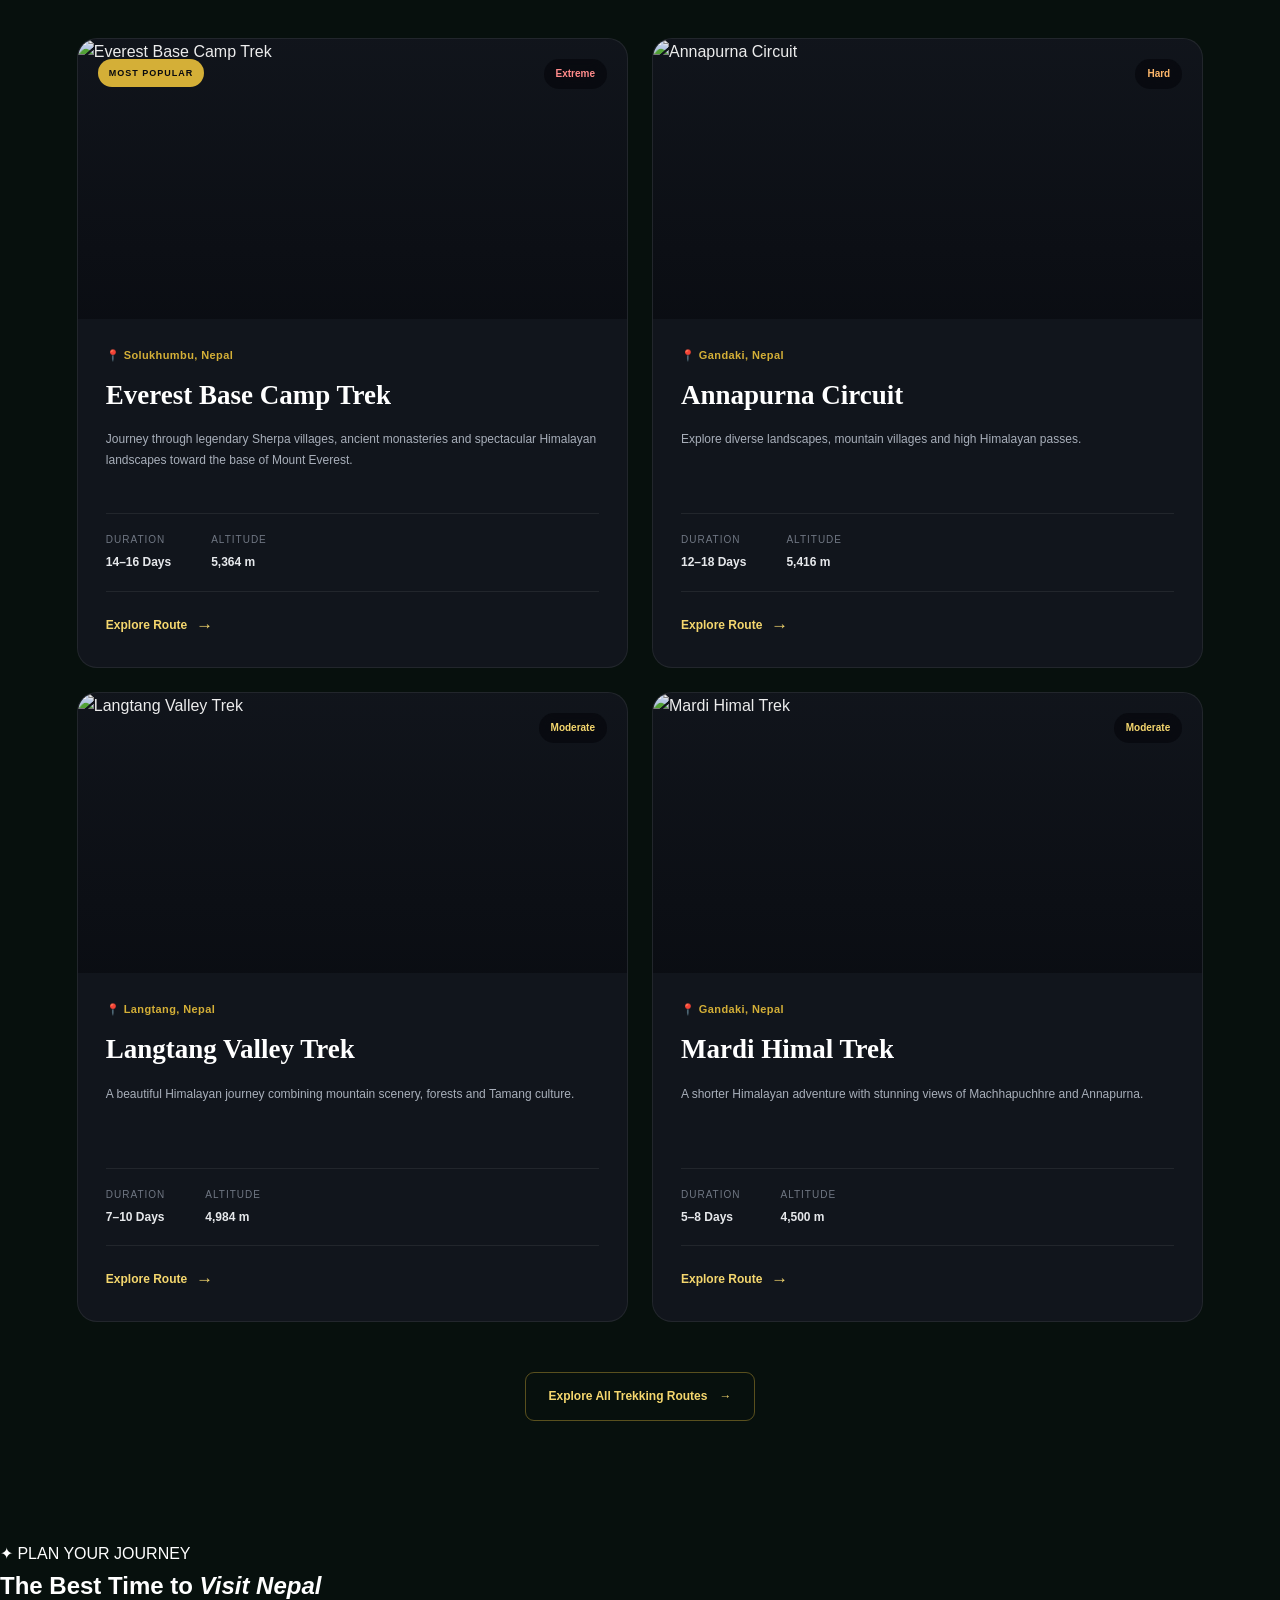
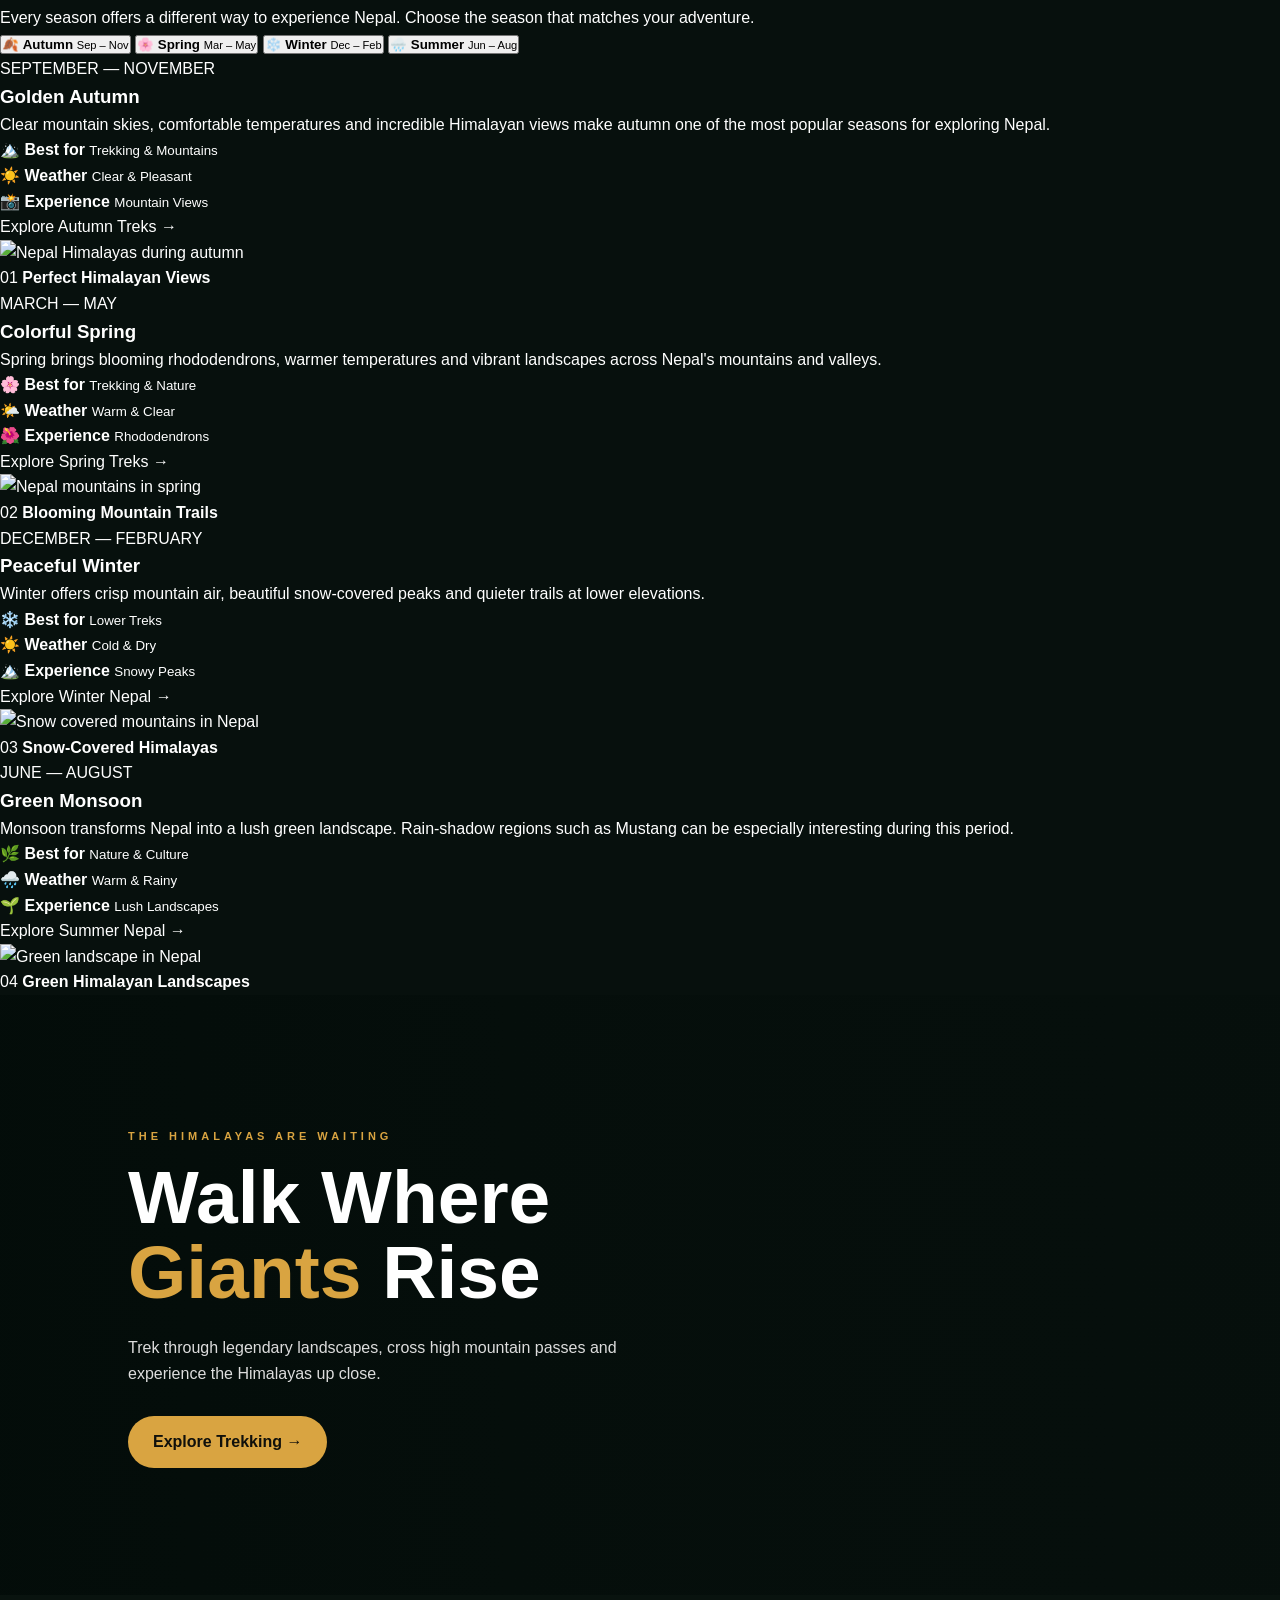
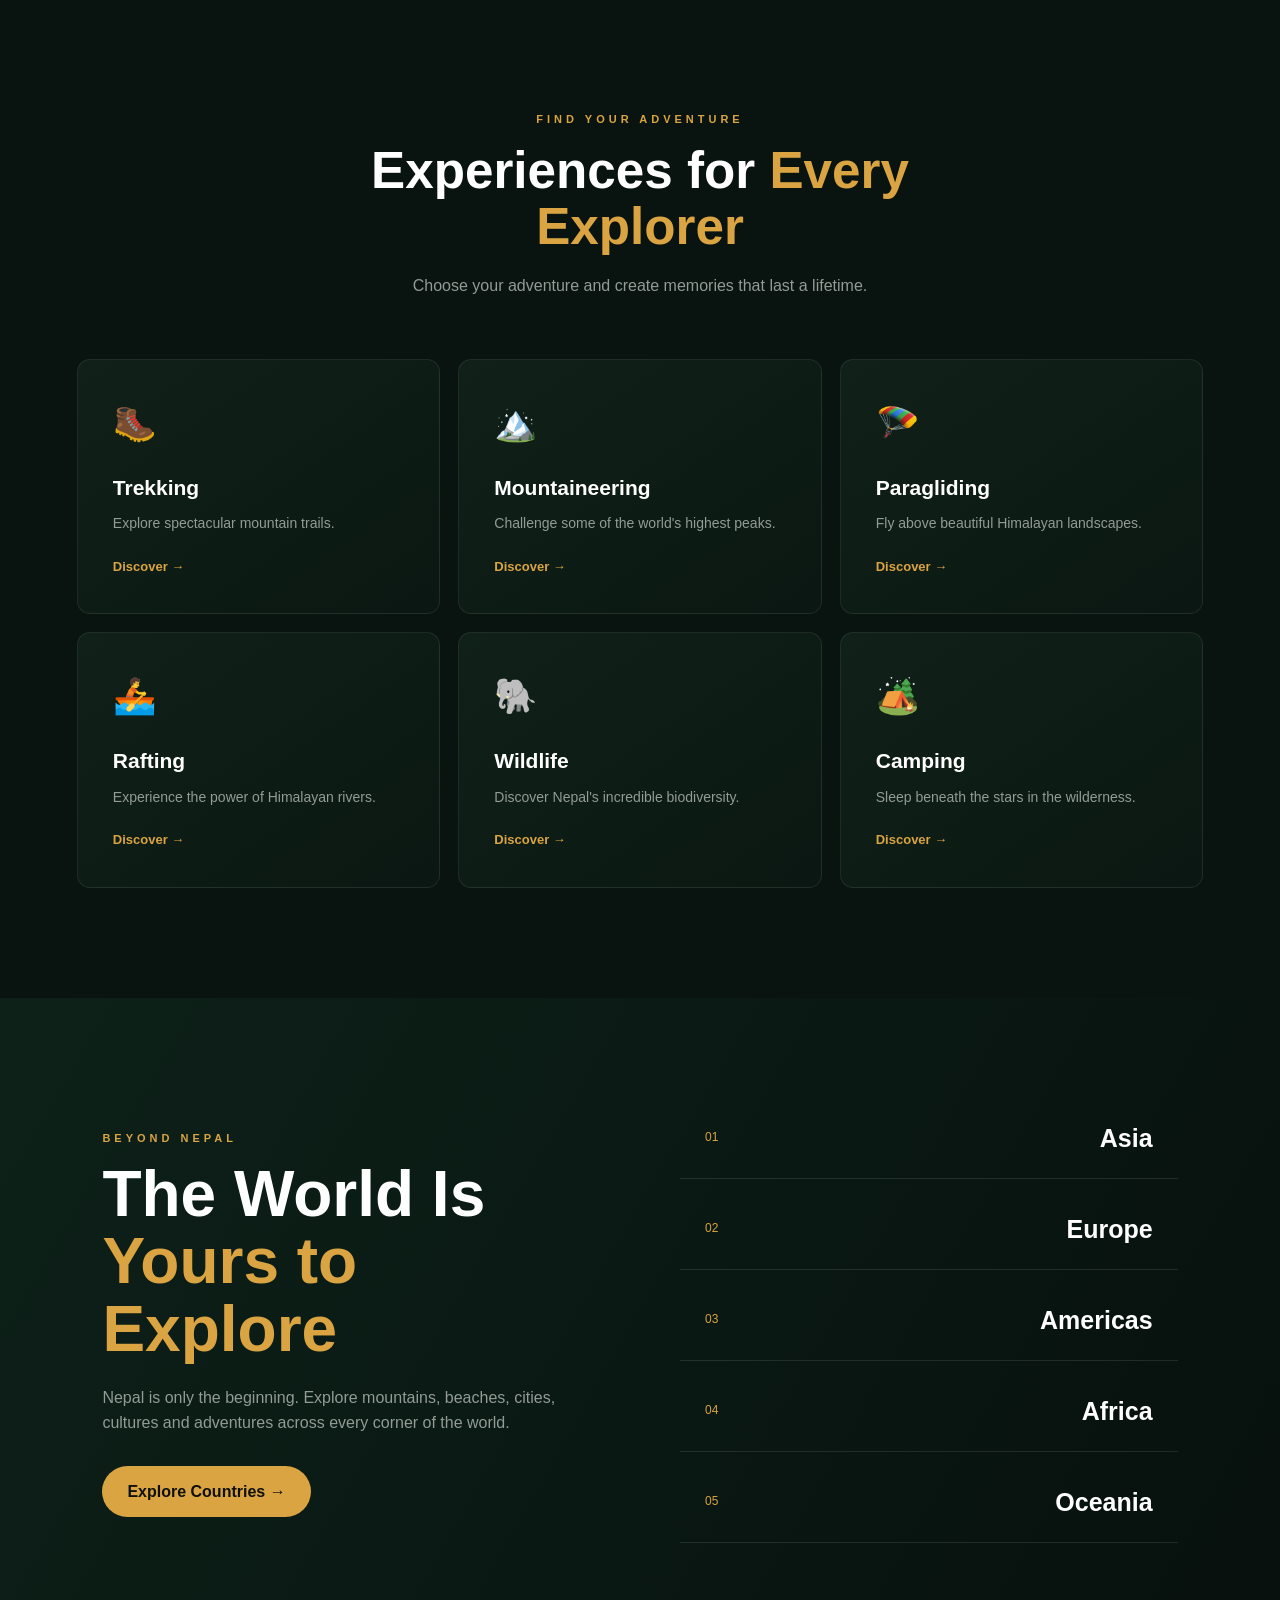
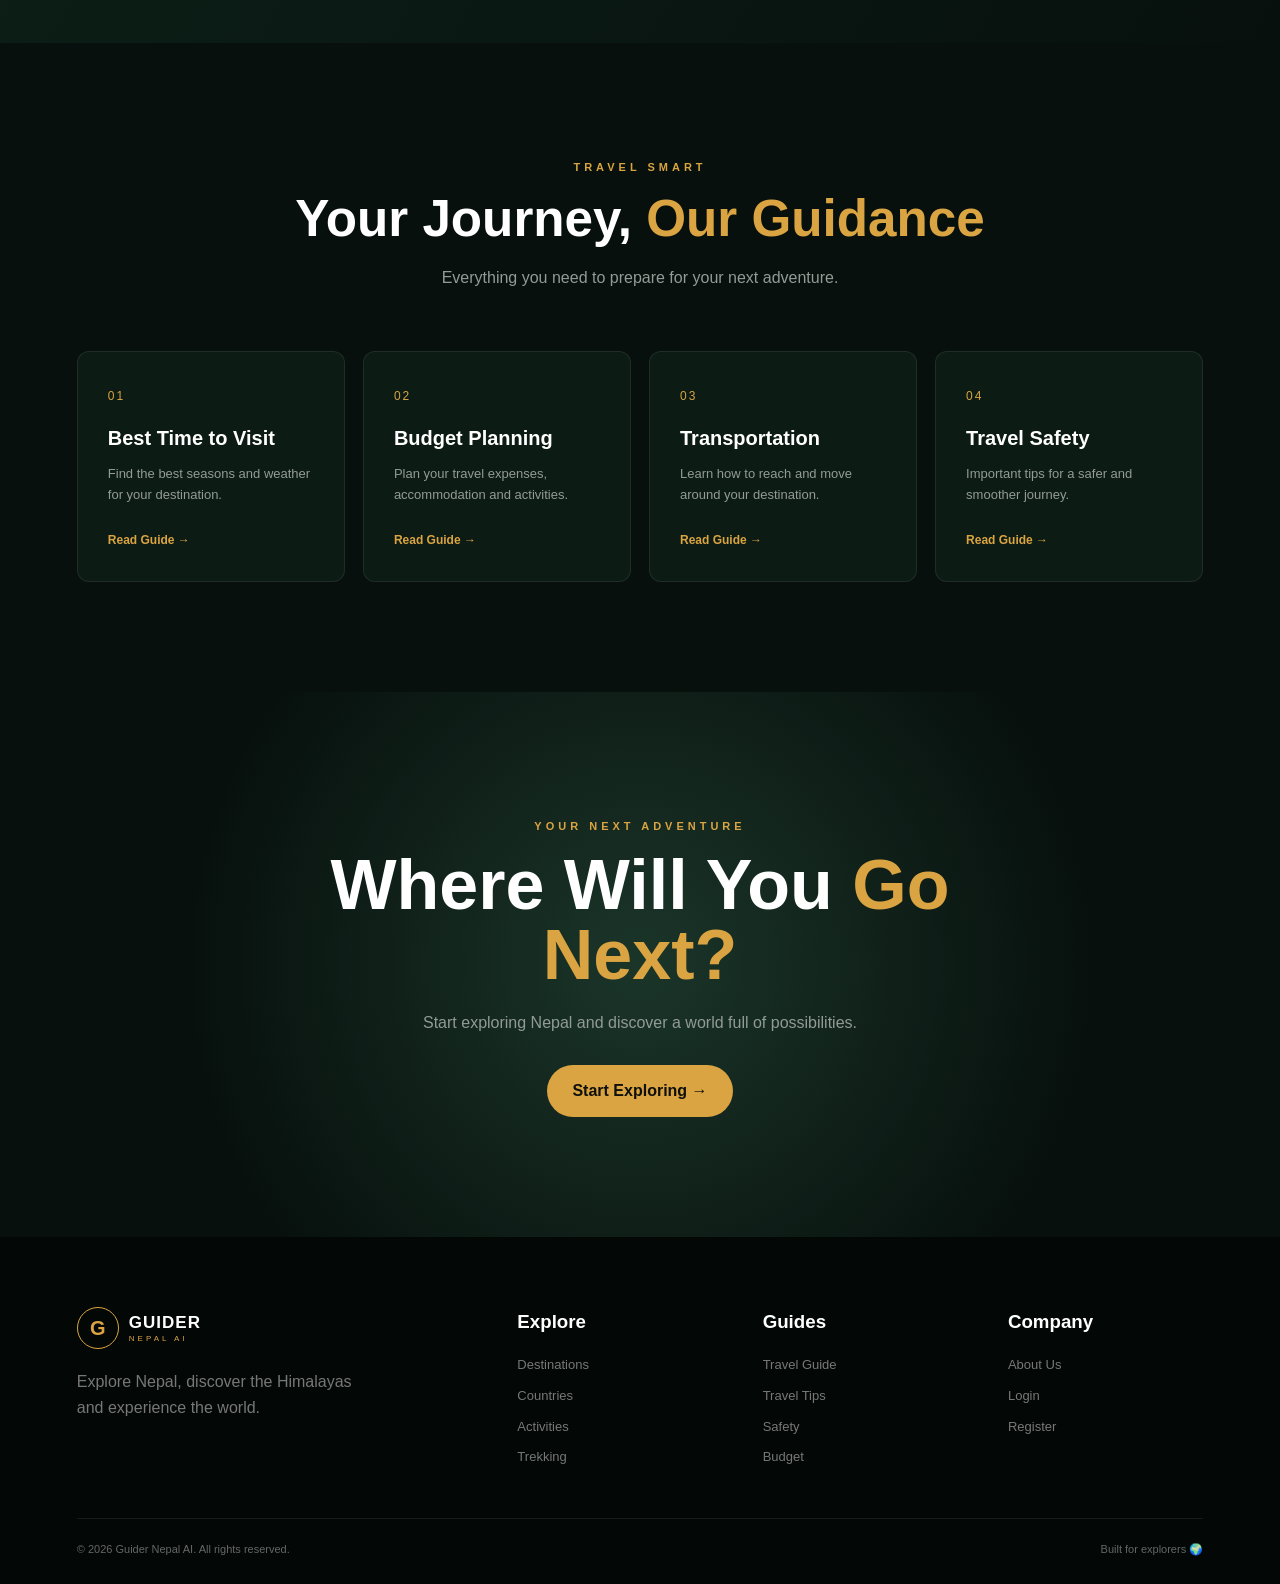
==== commit 3c1dfc9e: "the plae has been well" ====
--- a/frontend/index.html
+++ b/frontend/index.html
@@ -1057,6 +1057,450 @@
 
 </section>
 
+<!-- ==========================================
+     BEST TIME TO VISIT NEPAL
+========================================== -->
+
+<section class="seasons-section" id="seasons">
+
+    <div class="section-heading seasons-heading">
+
+        <span>✦ PLAN YOUR JOURNEY</span>
+
+        <h2>
+            The Best Time to <em>Visit Nepal</em>
+        </h2>
+
+        <p>
+            Every season offers a different way to experience Nepal.
+            Choose the season that matches your adventure.
+        </p>
+
+    </div>
+
+
+    <div class="seasons-container">
+
+        <!-- Season Selector -->
+
+        <div class="season-tabs">
+
+            <button
+                class="season-tab active"
+                data-season="autumn">
+
+                <span>🍂</span>
+
+                <strong>Autumn</strong>
+
+                <small>Sep – Nov</small>
+
+            </button>
+
+
+            <button
+                class="season-tab"
+                data-season="spring">
+
+                <span>🌸</span>
+
+                <strong>Spring</strong>
+
+                <small>Mar – May</small>
+
+            </button>
+
+
+            <button
+                class="season-tab"
+                data-season="winter">
+
+                <span>❄️</span>
+
+                <strong>Winter</strong>
+
+                <small>Dec – Feb</small>
+
+            </button>
+
+
+            <button
+                class="season-tab"
+                data-season="summer">
+
+                <span>🌧️</span>
+
+                <strong>Summer</strong>
+
+                <small>Jun – Aug</small>
+
+            </button>
+
+        </div>
+
+
+        <!-- Season Content -->
+
+        <div class="season-content">
+
+
+            <!-- AUTUMN -->
+
+            <div
+                class="season-panel active"
+                data-panel="autumn">
+
+                <div class="season-info">
+
+                    <span class="season-label">
+                        SEPTEMBER — NOVEMBER
+                    </span>
+
+                    <h3>
+                        Golden Autumn
+                    </h3>
+
+                    <p>
+                        Clear mountain skies, comfortable temperatures
+                        and incredible Himalayan views make autumn one
+                        of the most popular seasons for exploring Nepal.
+                    </p>
+
+
+                    <div class="season-highlights">
+
+                        <div>
+                            <span>🏔️</span>
+                            <strong>Best for</strong>
+                            <small>
+                                Trekking & Mountains
+                            </small>
+                        </div>
+
+                        <div>
+                            <span>☀️</span>
+                            <strong>Weather</strong>
+                            <small>
+                                Clear & Pleasant
+                            </small>
+                        </div>
+
+                        <div>
+                            <span>📸</span>
+                            <strong>Experience</strong>
+                            <small>
+                                Mountain Views
+                            </small>
+                        </div>
+
+                    </div>
+
+
+                    <a
+                        href="trekking.html"
+                        class="season-button">
+
+                        Explore Autumn Treks
+
+                        <span>→</span>
+
+                    </a>
+
+                </div>
+
+
+                <div class="season-image">
+
+                    <img
+                        src="https://images.unsplash.com/photo-1544735716-392fe2489ffa?auto=format&fit=crop&w=1200&q=85"
+                        alt="Nepal Himalayas during autumn">
+
+                    <div class="season-image-overlay"></div>
+
+                    <div class="season-image-caption">
+
+                        <span>01</span>
+
+                        <strong>
+                            Perfect Himalayan Views
+                        </strong>
+
+                    </div>
+
+                </div>
+
+            </div>
+
+
+            <!-- SPRING -->
+
+            <div
+                class="season-panel"
+                data-panel="spring">
+
+                <div class="season-info">
+
+                    <span class="season-label">
+                        MARCH — MAY
+                    </span>
+
+                    <h3>
+                        Colorful Spring
+                    </h3>
+
+                    <p>
+                        Spring brings blooming rhododendrons, warmer
+                        temperatures and vibrant landscapes across
+                        Nepal's mountains and valleys.
+                    </p>
+
+
+                    <div class="season-highlights">
+
+                        <div>
+                            <span>🌸</span>
+                            <strong>Best for</strong>
+                            <small>
+                                Trekking & Nature
+                            </small>
+                        </div>
+
+                        <div>
+                            <span>🌤️</span>
+                            <strong>Weather</strong>
+                            <small>
+                                Warm & Clear
+                            </small>
+                        </div>
+
+                        <div>
+                            <span>🌺</span>
+                            <strong>Experience</strong>
+                            <small>
+                                Rhododendrons
+                            </small>
+                        </div>
+
+                    </div>
+
+
+                    <a
+                        href="trekking.html"
+                        class="season-button">
+
+                        Explore Spring Treks
+
+                        <span>→</span>
+
+                    </a>
+
+                </div>
+
+
+                <div class="season-image">
+
+                    <img
+                        src="https://images.unsplash.com/photo-1464822759023-fed622ff2c3b?auto=format&fit=crop&w=1200&q=85"
+                        alt="Nepal mountains in spring">
+
+                    <div class="season-image-overlay"></div>
+
+                    <div class="season-image-caption">
+
+                        <span>02</span>
+
+                        <strong>
+                            Blooming Mountain Trails
+                        </strong>
+
+                    </div>
+
+                </div>
+
+            </div>
+
+
+            <!-- WINTER -->
+
+            <div
+                class="season-panel"
+                data-panel="winter">
+
+                <div class="season-info">
+
+                    <span class="season-label">
+                        DECEMBER — FEBRUARY
+                    </span>
+
+                    <h3>
+                        Peaceful Winter
+                    </h3>
+
+                    <p>
+                        Winter offers crisp mountain air, beautiful
+                        snow-covered peaks and quieter trails at lower
+                        elevations.
+                    </p>
+
+
+                    <div class="season-highlights">
+
+                        <div>
+                            <span>❄️</span>
+                            <strong>Best for</strong>
+                            <small>
+                                Lower Treks
+                            </small>
+                        </div>
+
+                        <div>
+                            <span>☀️</span>
+                            <strong>Weather</strong>
+                            <small>
+                                Cold & Dry
+                            </small>
+                        </div>
+
+                        <div>
+                            <span>🏔️</span>
+                            <strong>Experience</strong>
+                            <small>
+                                Snowy Peaks
+                            </small>
+                        </div>
+
+                    </div>
+
+
+                    <a
+                        href="destinations.html"
+                        class="season-button">
+
+                        Explore Winter Nepal
+
+                        <span>→</span>
+
+                    </a>
+
+                </div>
+
+
+                <div class="season-image">
+
+                    <img
+                        src="https://images.unsplash.com/photo-1486911278844-a81c5267e227?auto=format&fit=crop&w=1200&q=85"
+                        alt="Snow covered mountains in Nepal">
+
+                    <div class="season-image-overlay"></div>
+
+                    <div class="season-image-caption">
+
+                        <span>03</span>
+
+                        <strong>
+                            Snow-Covered Himalayas
+                        </strong>
+
+                    </div>
+
+                </div>
+
+            </div>
+
+
+            <!-- SUMMER -->
+
+            <div
+                class="season-panel"
+                data-panel="summer">
+
+                <div class="season-info">
+
+                    <span class="season-label">
+                        JUNE — AUGUST
+                    </span>
+
+                    <h3>
+                        Green Monsoon
+                    </h3>
+
+                    <p>
+                        Monsoon transforms Nepal into a lush green
+                        landscape. Rain-shadow regions such as Mustang
+                        can be especially interesting during this period.
+                    </p>
+
+
+                    <div class="season-highlights">
+
+                        <div>
+                            <span>🌿</span>
+                            <strong>Best for</strong>
+                            <small>
+                                Nature & Culture
+                            </small>
+                        </div>
+
+                        <div>
+                            <span>🌧️</span>
+                            <strong>Weather</strong>
+                            <small>
+                                Warm & Rainy
+                            </small>
+                        </div>
+
+                        <div>
+                            <span>🌱</span>
+                            <strong>Experience</strong>
+                            <small>
+                                Lush Landscapes
+                            </small>
+                        </div>
+
+                    </div>
+
+
+                    <a
+                        href="destinations.html"
+                        class="season-button">
+
+                        Explore Summer Nepal
+
+                        <span>→</span>
+
+                    </a>
+
+                </div>
+
+
+                <div class="season-image">
+
+                    <img
+                        src="https://images.unsplash.com/photo-1500534623283-312aade485b7?auto=format&fit=crop&w=1200&q=85"
+                        alt="Green landscape in Nepal">
+
+                    <div class="season-image-overlay"></div>
+
+                    <div class="season-image-caption">
+
+                        <span>04</span>
+
+                        <strong>
+                            Green Himalayan Landscapes
+                        </strong>
+
+                    </div>
+
+                </div>
+
+            </div>
+
+        </div>
+
+    </div>
+
+</section>
+
 
 
         <!-- =========================
--- a/frontend/css/style.css
+++ b/frontend/css/style.css
@@ -1788,4 +1788,362 @@
     .region-content p {
         font-size: 12px;
     }
+}
+/* ==========================================
+   TOP TREKKING ROUTES
+========================================== */
+
+.trekking-section {
+    padding: 120px 6%;
+    position: relative;
+}
+
+.trekking-heading {
+    max-width: 720px;
+    margin: 0 auto 55px;
+    text-align: center;
+}
+
+.trekking-heading > span {
+    display: inline-block;
+    color: #D4AF37;
+    font-size: 12px;
+    font-weight: 700;
+    letter-spacing: 2px;
+    margin-bottom: 15px;
+}
+
+.trekking-heading h2 {
+    margin-bottom: 18px;
+}
+
+.trekking-heading h2 em {
+    color: #D4AF37;
+    font-style: normal;
+}
+
+.trekking-heading p {
+    color: #A8AFBA;
+    line-height: 1.8;
+}
+
+
+/* GRID */
+
+.trekking-grid {
+    max-width: 1250px;
+    margin: auto;
+
+    display: grid;
+    grid-template-columns: repeat(2, 1fr);
+
+    gap: 24px;
+}
+
+
+/* CARD */
+
+.trek-card {
+    overflow: hidden;
+
+    background: #11151C;
+
+    border: 1px solid rgba(255, 255, 255, 0.07);
+
+    border-radius: 20px;
+
+    transition:
+        transform 0.4s ease,
+        border-color 0.4s ease,
+        box-shadow 0.4s ease;
+}
+
+.trek-card:hover {
+    transform: translateY(-7px);
+
+    border-color:
+        rgba(212, 175, 55, 0.3);
+
+    box-shadow:
+        0 20px 50px rgba(0, 0, 0, 0.3);
+}
+
+
+/* IMAGE */
+
+.trek-image {
+    height: 280px;
+    position: relative;
+    overflow: hidden;
+}
+
+.trek-image img {
+    width: 100%;
+    height: 100%;
+
+    object-fit: cover;
+
+    transition: transform 0.8s ease;
+}
+
+.trek-card:hover .trek-image img {
+    transform: scale(1.07);
+}
+
+.trek-overlay {
+    position: absolute;
+    inset: 0;
+
+    background:
+        linear-gradient(
+            180deg,
+            rgba(7, 9, 14, 0.05),
+            rgba(7, 9, 14, 0.65)
+        );
+}
+
+
+/* BADGES */
+
+.trek-badge {
+    position: absolute;
+    left: 20px;
+    top: 20px;
+
+    padding: 7px 11px;
+
+    border-radius: 20px;
+
+    background: #D4AF37;
+
+    color: #080A0F;
+
+    font-size: 9px;
+    font-weight: 800;
+
+    letter-spacing: 1px;
+}
+
+.trek-difficulty {
+    position: absolute;
+    right: 20px;
+    top: 20px;
+
+    padding: 7px 12px;
+
+    border-radius: 20px;
+
+    background: rgba(7, 9, 14, 0.75);
+
+    backdrop-filter: blur(8px);
+
+    font-size: 10px;
+    font-weight: 700;
+}
+
+.trek-difficulty.extreme {
+    color: #ff8b8b;
+}
+
+.trek-difficulty.hard {
+    color: #ffb86b;
+}
+
+.trek-difficulty.moderate {
+    color: #F5D76E;
+}
+
+
+/* CONTENT */
+
+.trek-content {
+    padding: 28px;
+}
+
+.trek-location {
+    margin-bottom: 10px;
+
+    color: #D4AF37;
+
+    font-size: 11px;
+    font-weight: 600;
+
+    letter-spacing: 0.4px;
+}
+
+.trek-content h3 {
+    margin-bottom: 12px;
+
+    color: #FFFFFF;
+
+    font-family:
+        "Playfair Display",
+        serif;
+
+    font-size: 27px;
+}
+
+.trek-content p {
+    min-height: 62px;
+
+    margin-bottom: 22px;
+
+    color: #A8AFBA;
+
+    font-size: 12px;
+
+    line-height: 1.7;
+}
+
+
+/* META */
+
+.trek-meta {
+    display: flex;
+
+    gap: 40px;
+
+    padding: 18px 0;
+
+    border-top:
+        1px solid rgba(255, 255, 255, 0.07);
+
+    border-bottom:
+        1px solid rgba(255, 255, 255, 0.07);
+}
+
+.trek-meta div {
+    display: flex;
+    flex-direction: column;
+    gap: 5px;
+}
+
+.trek-meta span {
+    color: #707783;
+
+    font-size: 10px;
+
+    text-transform: uppercase;
+
+    letter-spacing: 1px;
+}
+
+.trek-meta strong {
+    color: #E6E8EB;
+
+    font-size: 12px;
+}
+
+
+/* LINK */
+
+.trek-link {
+    display: inline-flex;
+
+    align-items: center;
+
+    gap: 9px;
+
+    margin-top: 20px;
+
+    color: #F5D76E;
+
+    font-size: 12px;
+    font-weight: 700;
+
+    text-decoration: none;
+
+    transition: gap 0.3s ease;
+}
+
+.trek-link:hover {
+    gap: 14px;
+}
+
+.trek-link span {
+    font-size: 17px;
+}
+
+
+/* CTA */
+
+.trekking-cta {
+    margin-top: 50px;
+
+    text-align: center;
+}
+
+.secondary-button {
+    display: inline-flex;
+
+    align-items: center;
+
+    gap: 12px;
+
+    padding: 14px 23px;
+
+    border: 1px solid rgba(212, 175, 55, 0.4);
+
+    border-radius: 9px;
+
+    color: #F5D76E;
+
+    text-decoration: none;
+
+    font-size: 12px;
+    font-weight: 700;
+
+    transition: all 0.3s ease;
+}
+
+.secondary-button:hover {
+    background: rgba(212, 175, 55, 0.1);
+
+    border-color: #D4AF37;
+
+    transform: translateY(-2px);
+}
+
+
+/* ==========================================
+   TREKKING RESPONSIVE
+========================================== */
+
+@media (max-width: 800px) {
+
+    .trekking-section {
+        padding: 80px 5%;
+    }
+
+    .trekking-grid {
+        grid-template-columns: 1fr;
+    }
+
+    .trek-image {
+        height: 300px;
+    }
+}
+
+
+@media (max-width: 480px) {
+
+    .trek-content {
+        padding: 23px;
+    }
+
+    .trek-image {
+        height: 240px;
+    }
+
+    .trek-content h3 {
+        font-size: 24px;
+    }
+
+    .trek-meta {
+        gap: 25px;
+    }
+
+    .trek-content p {
+        min-height: auto;
+    }
 }
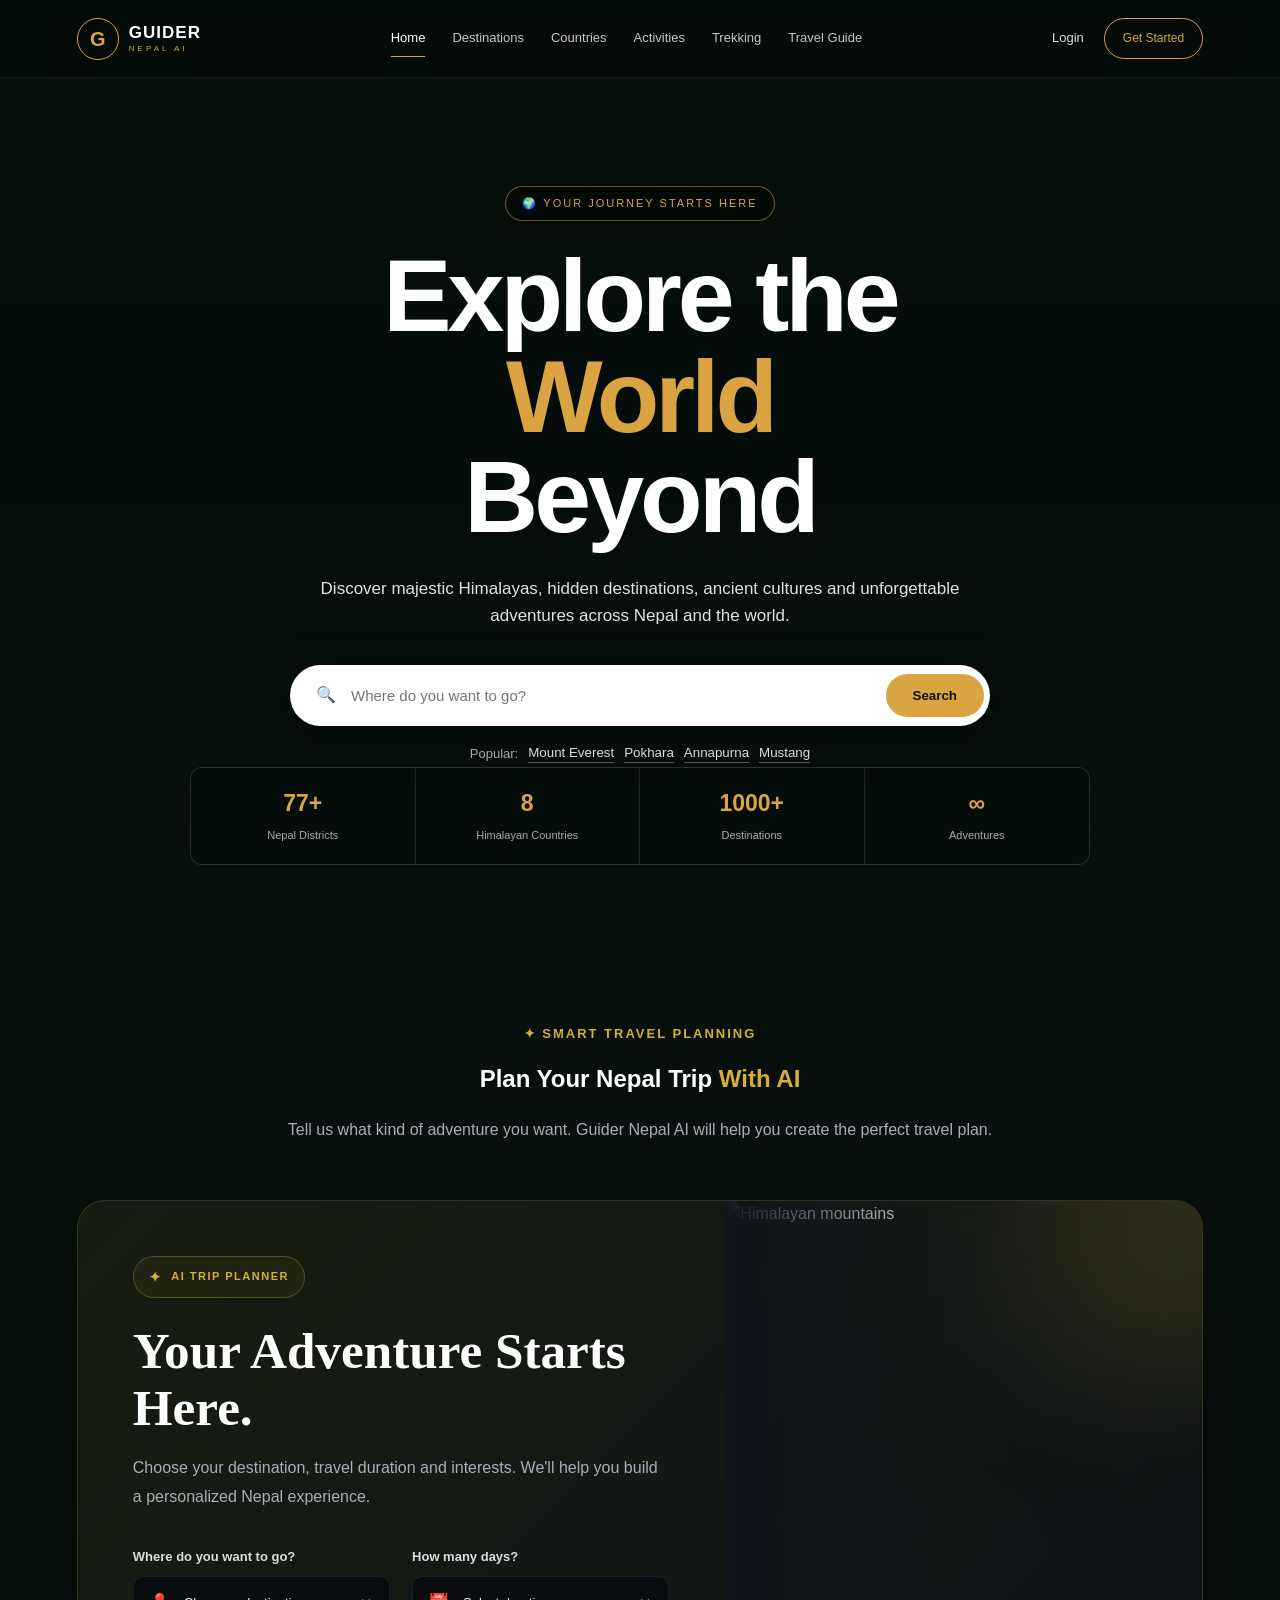
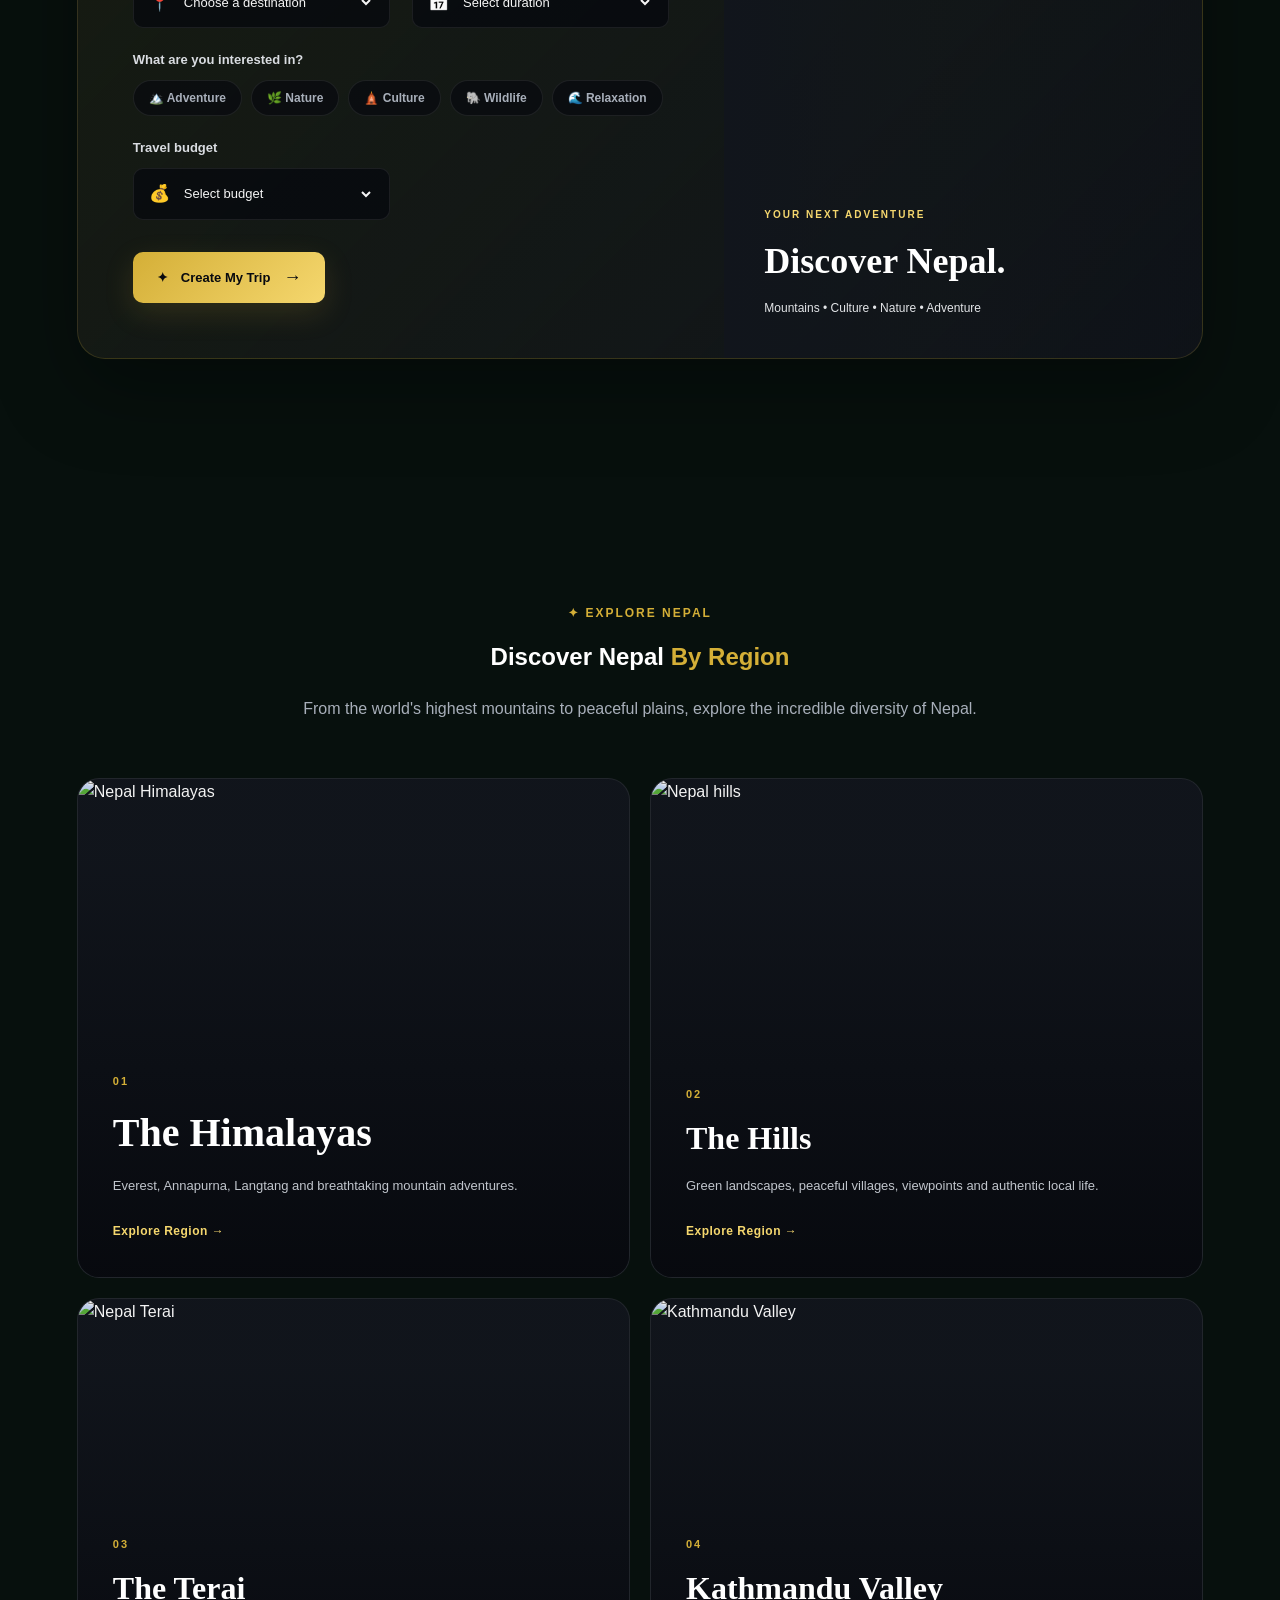
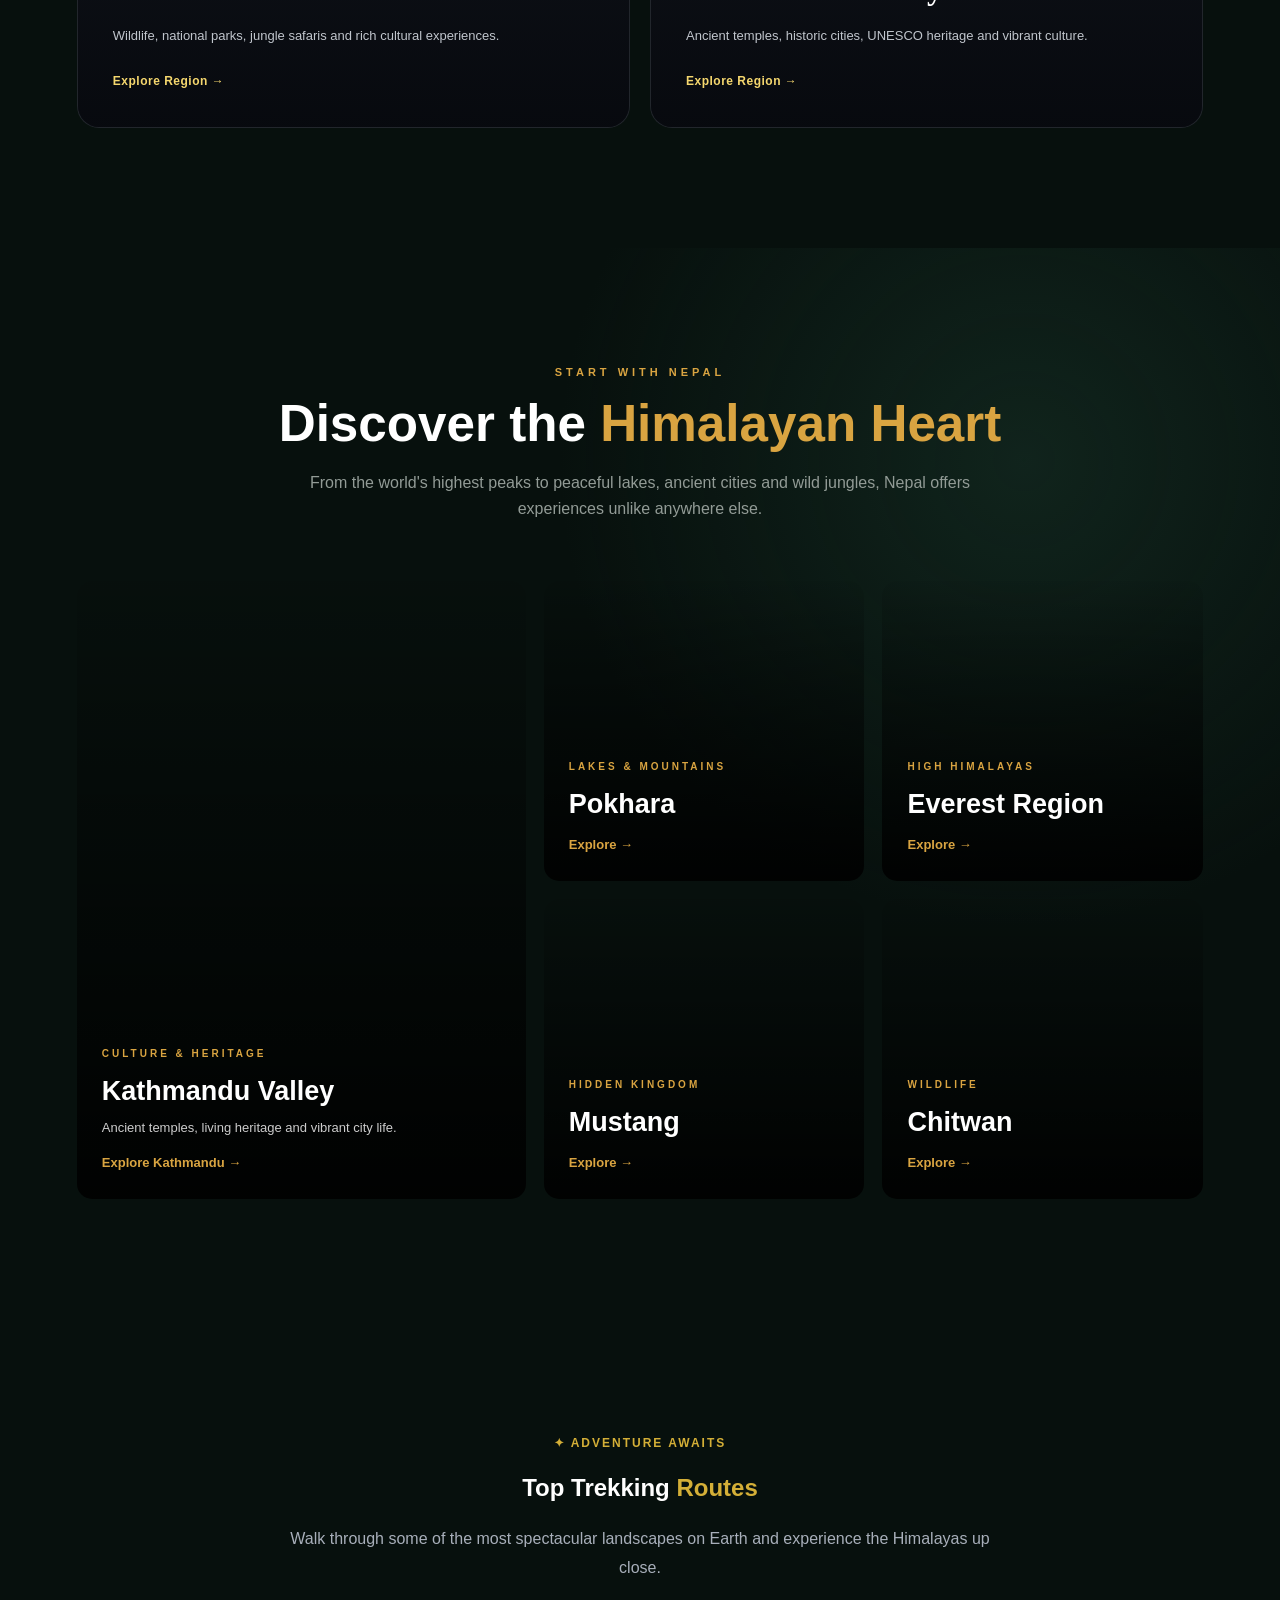
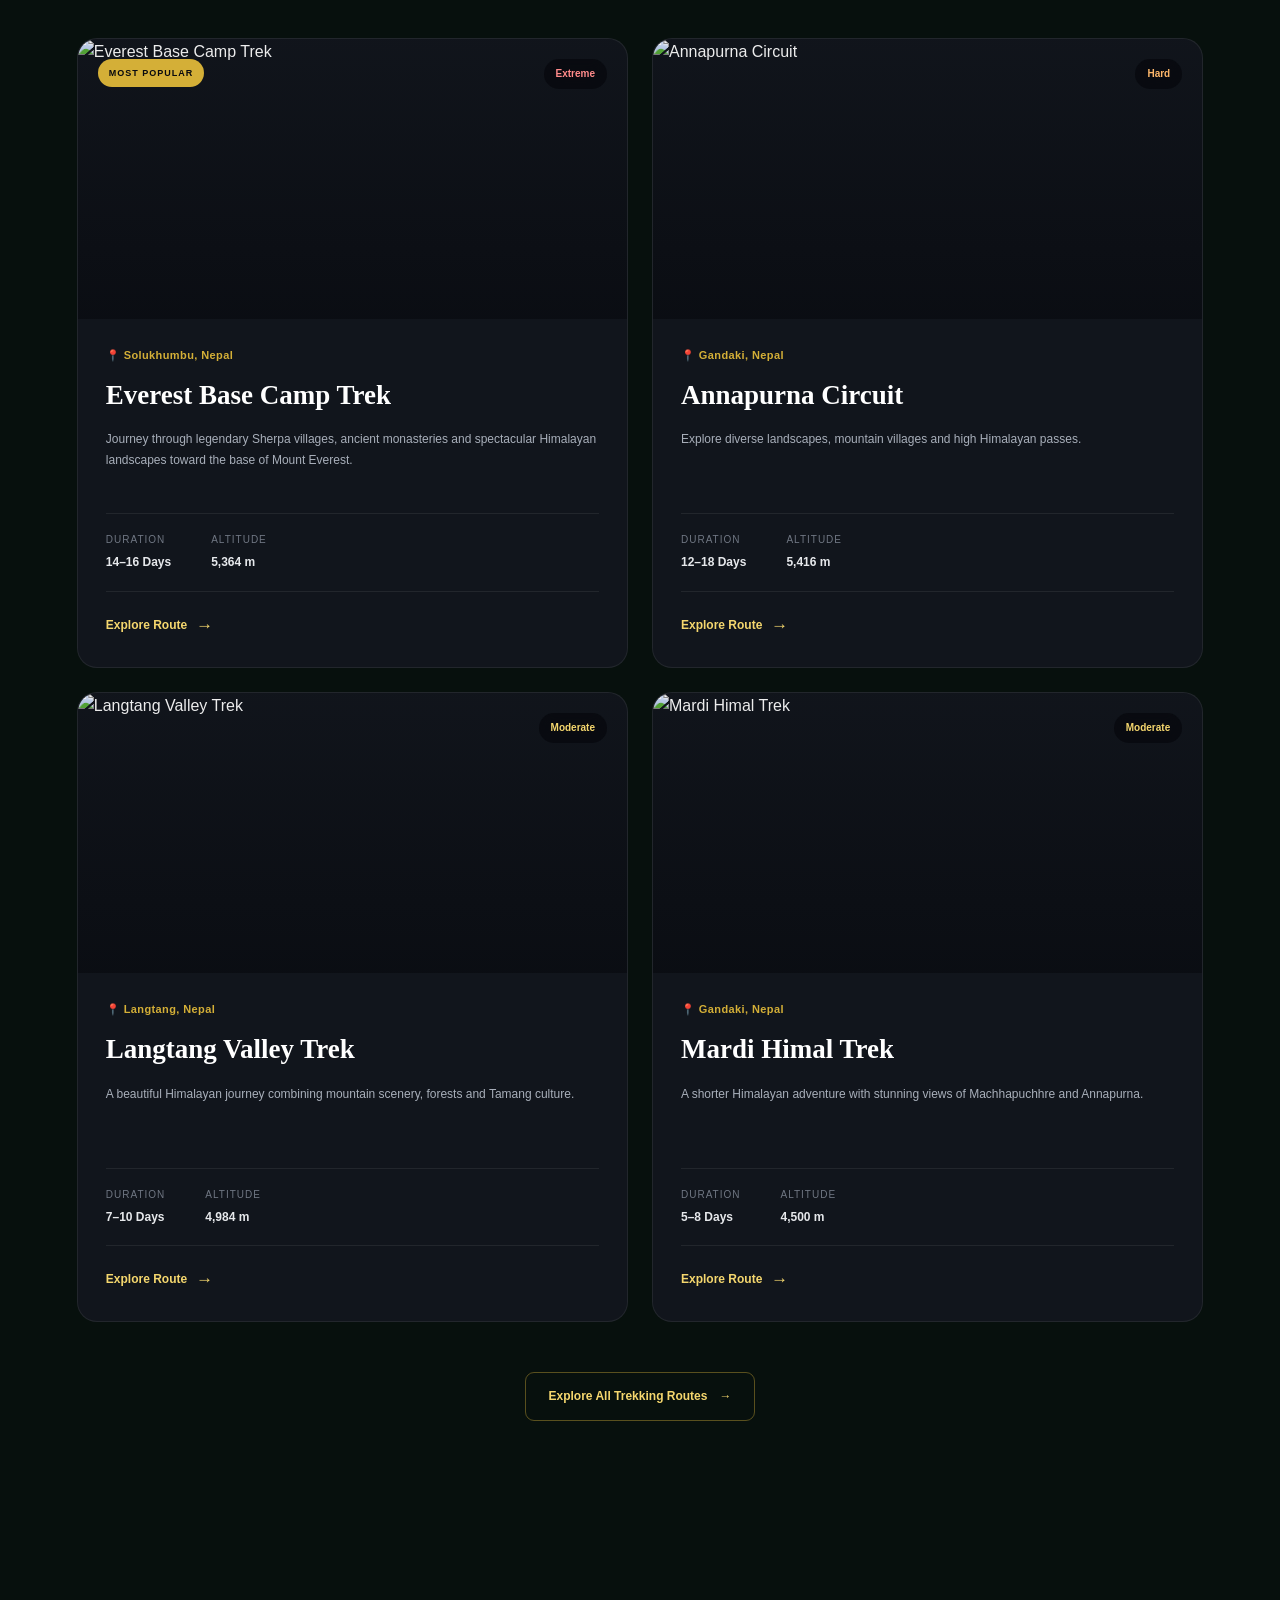
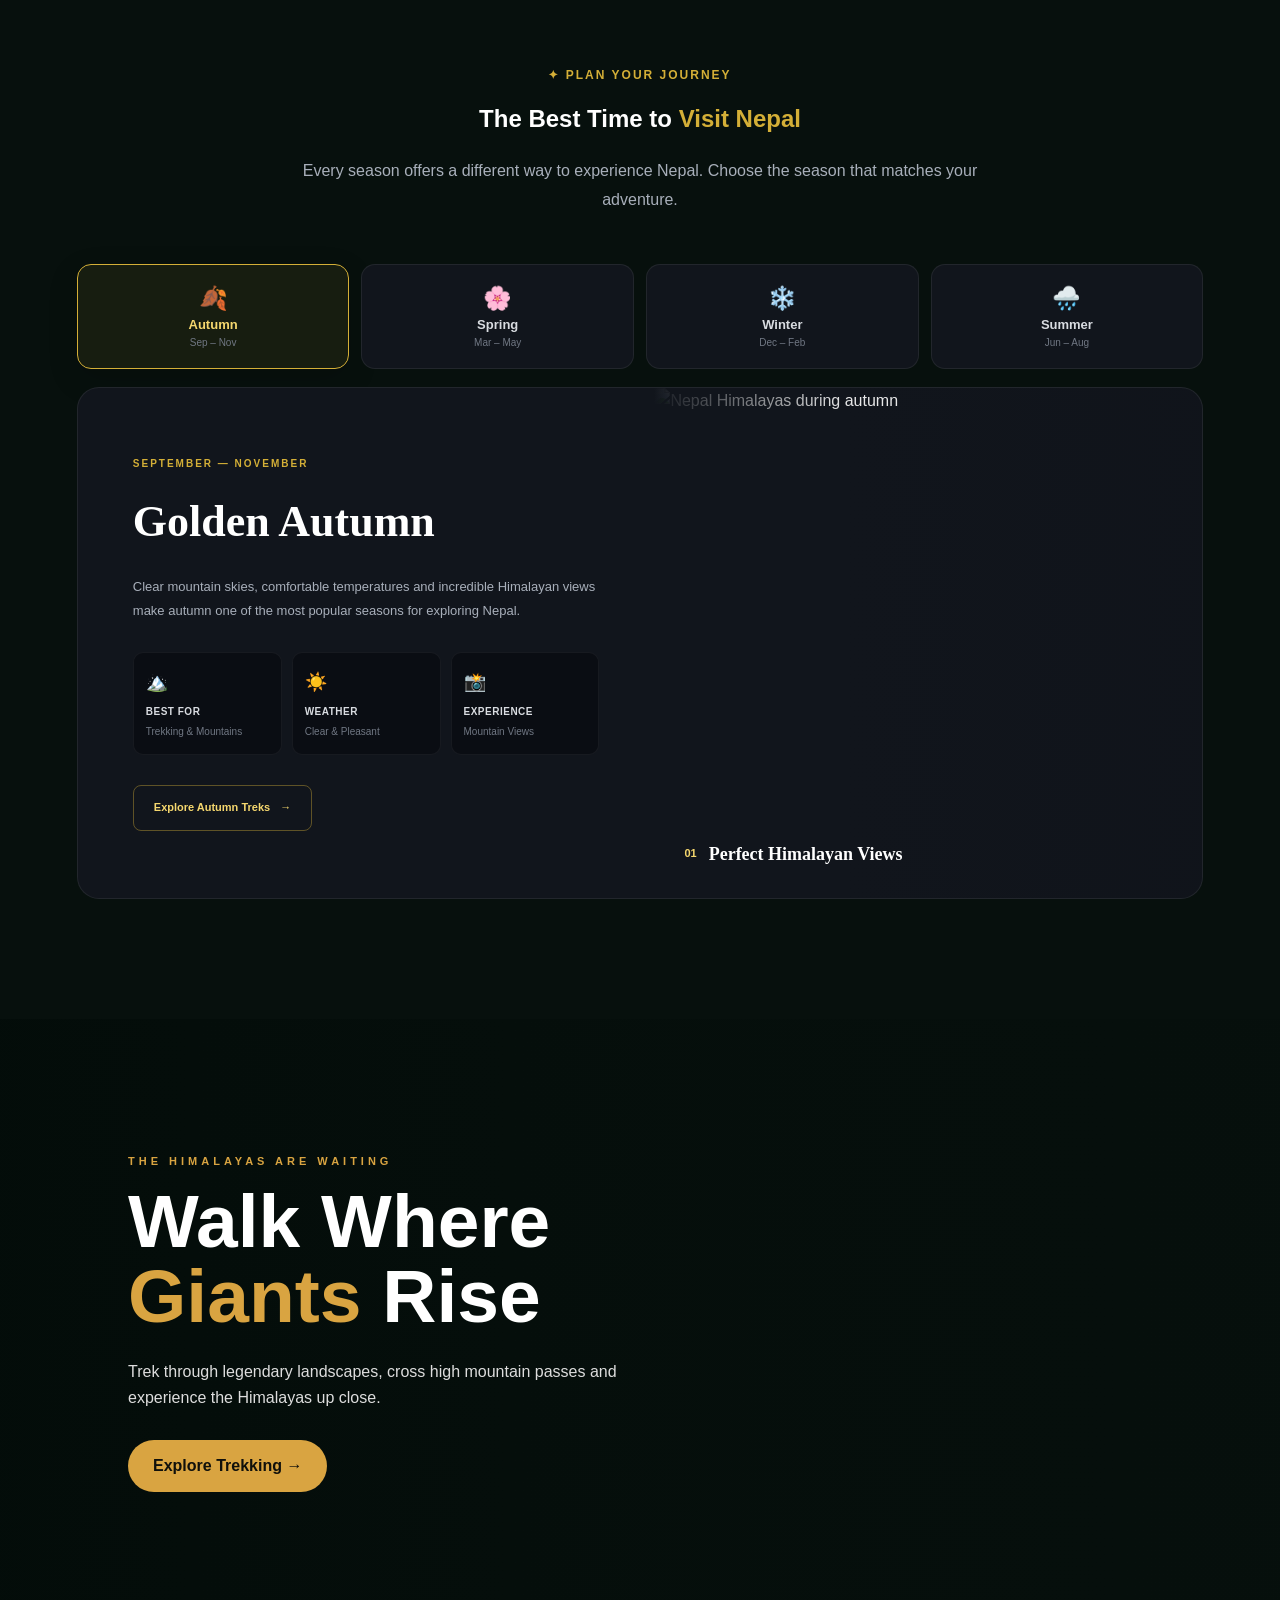
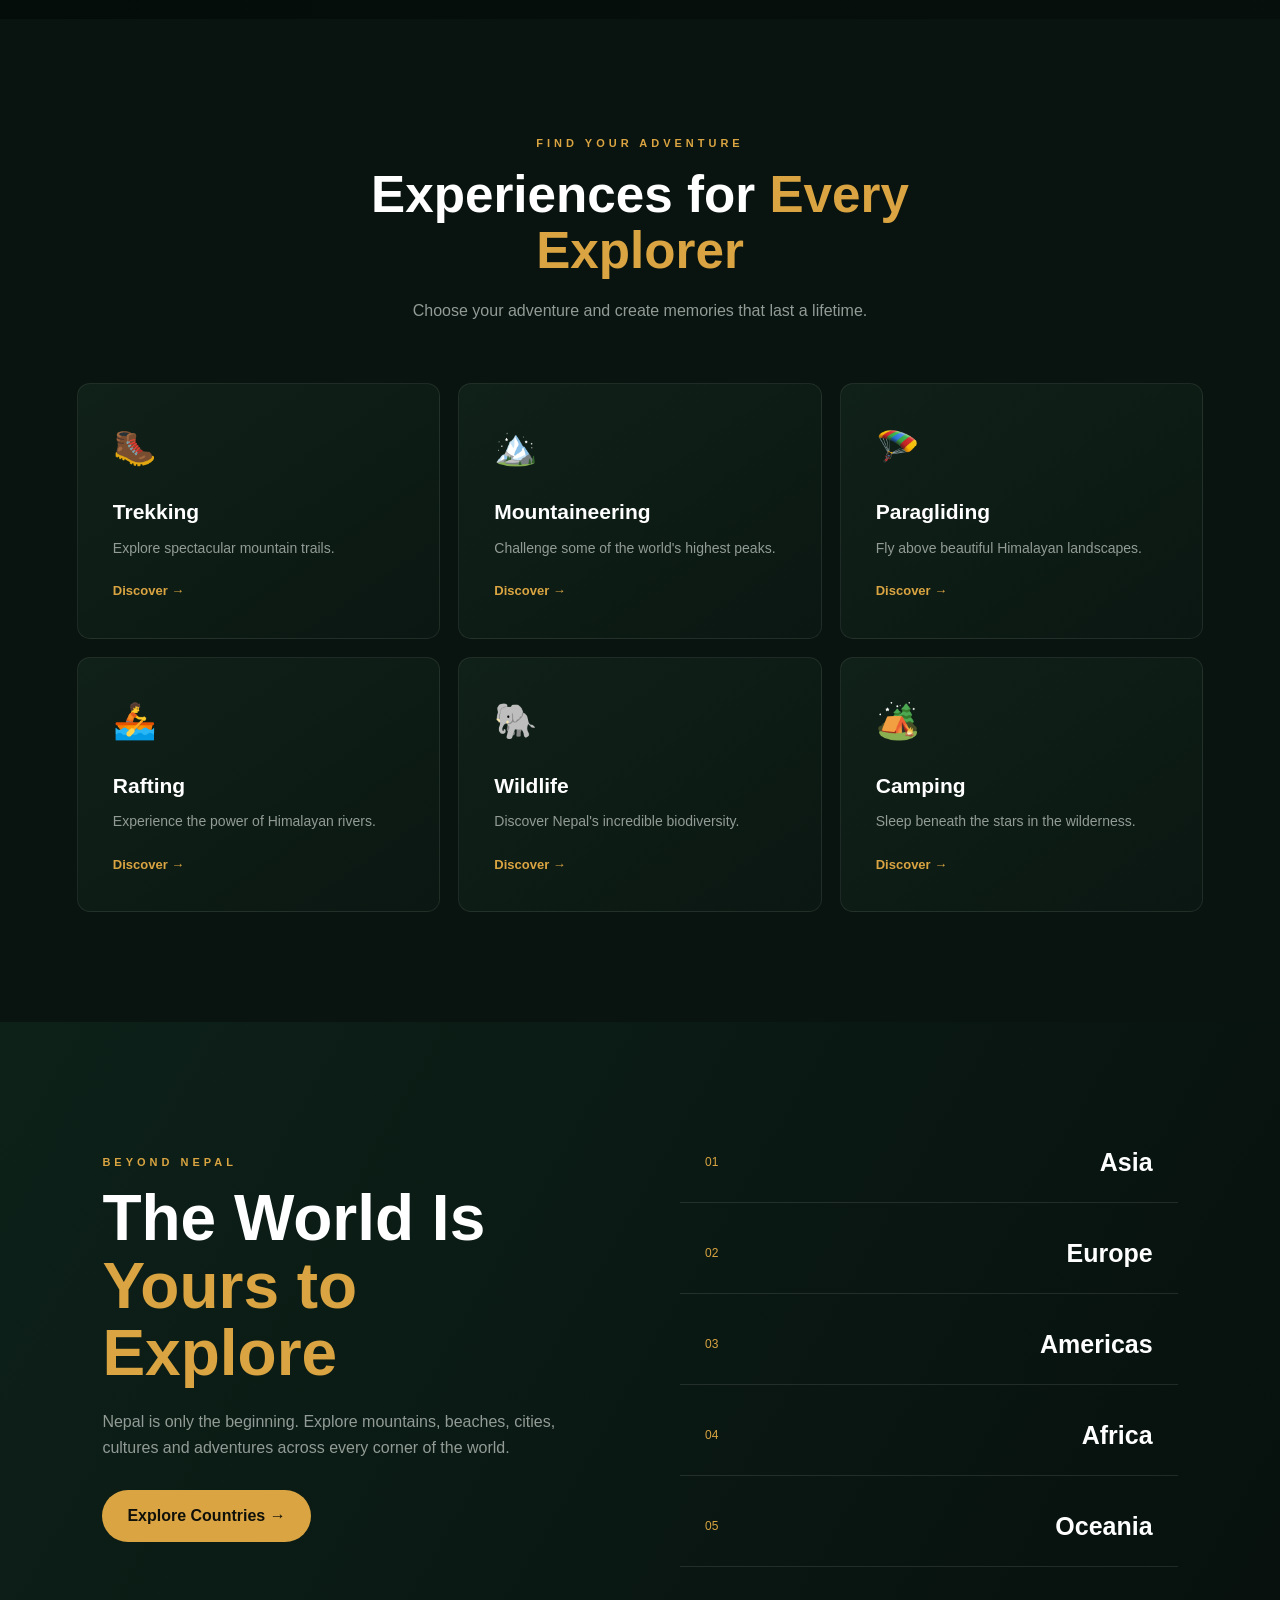
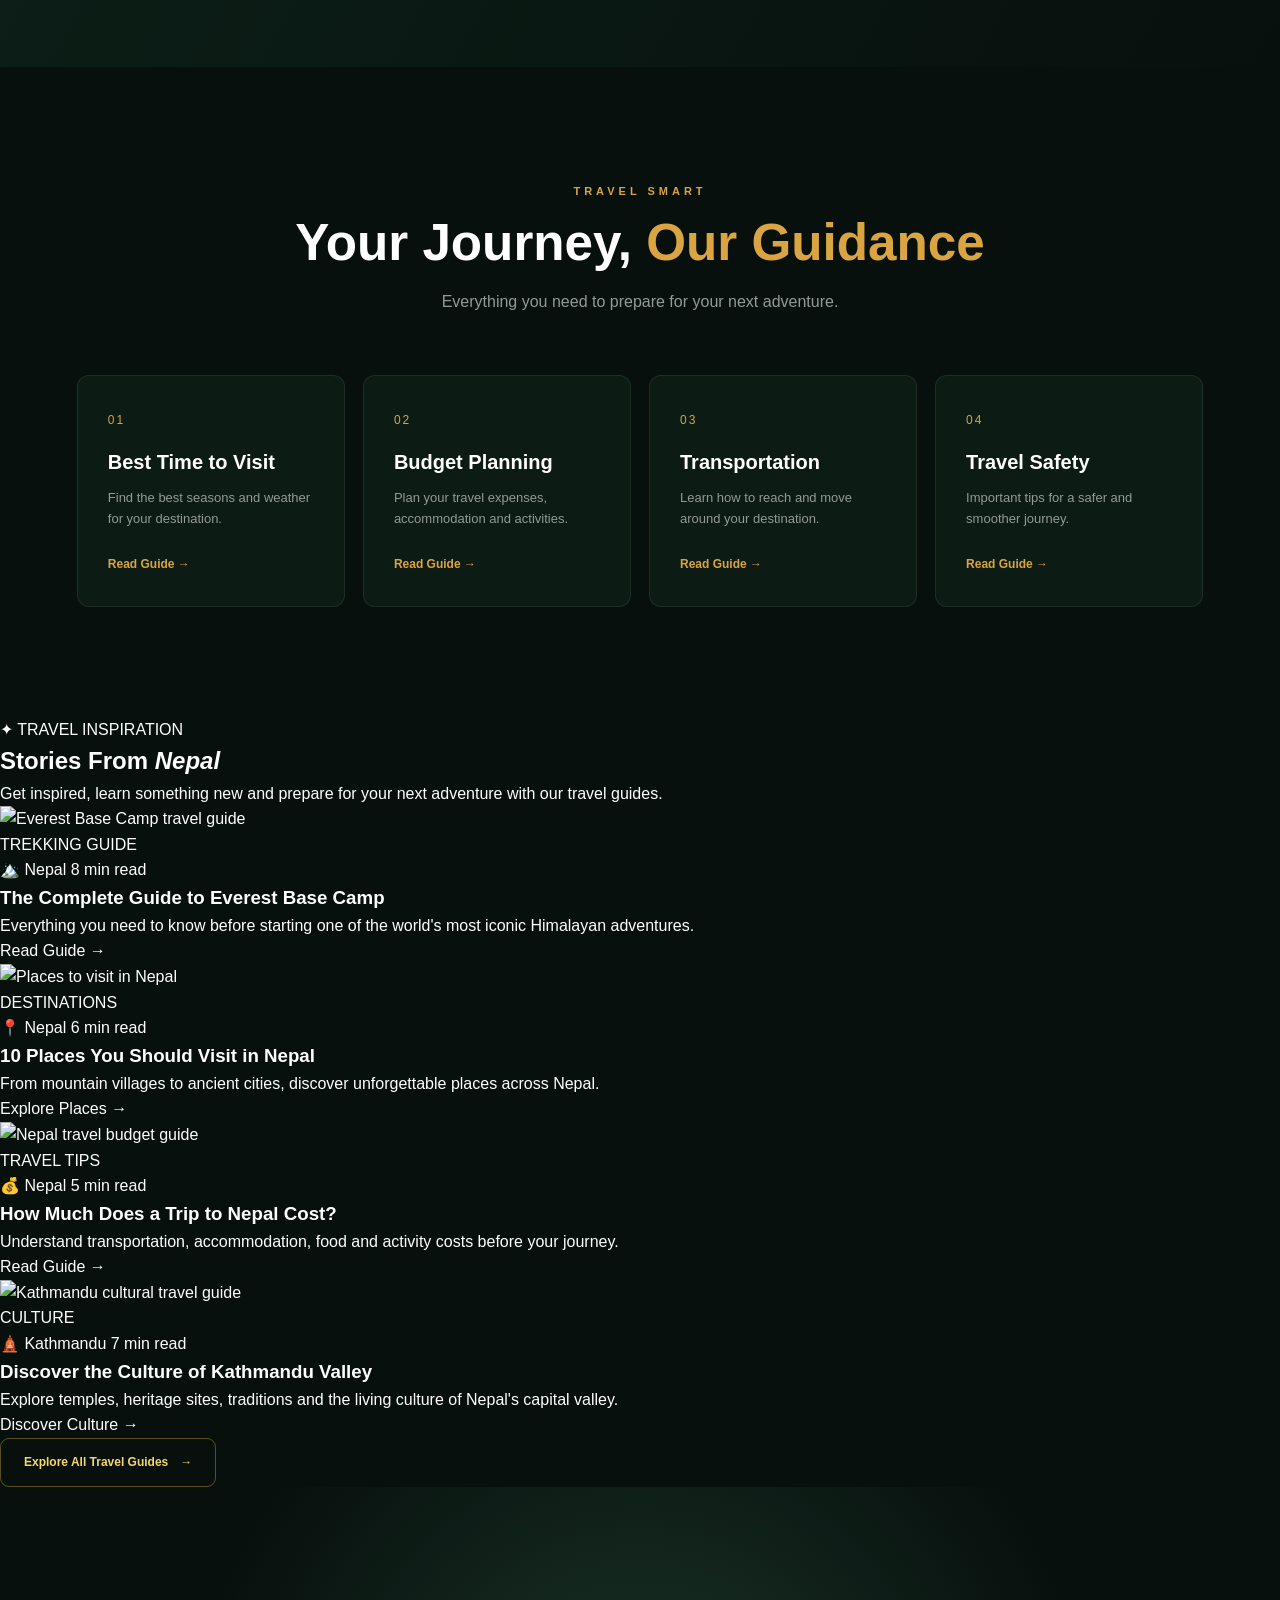
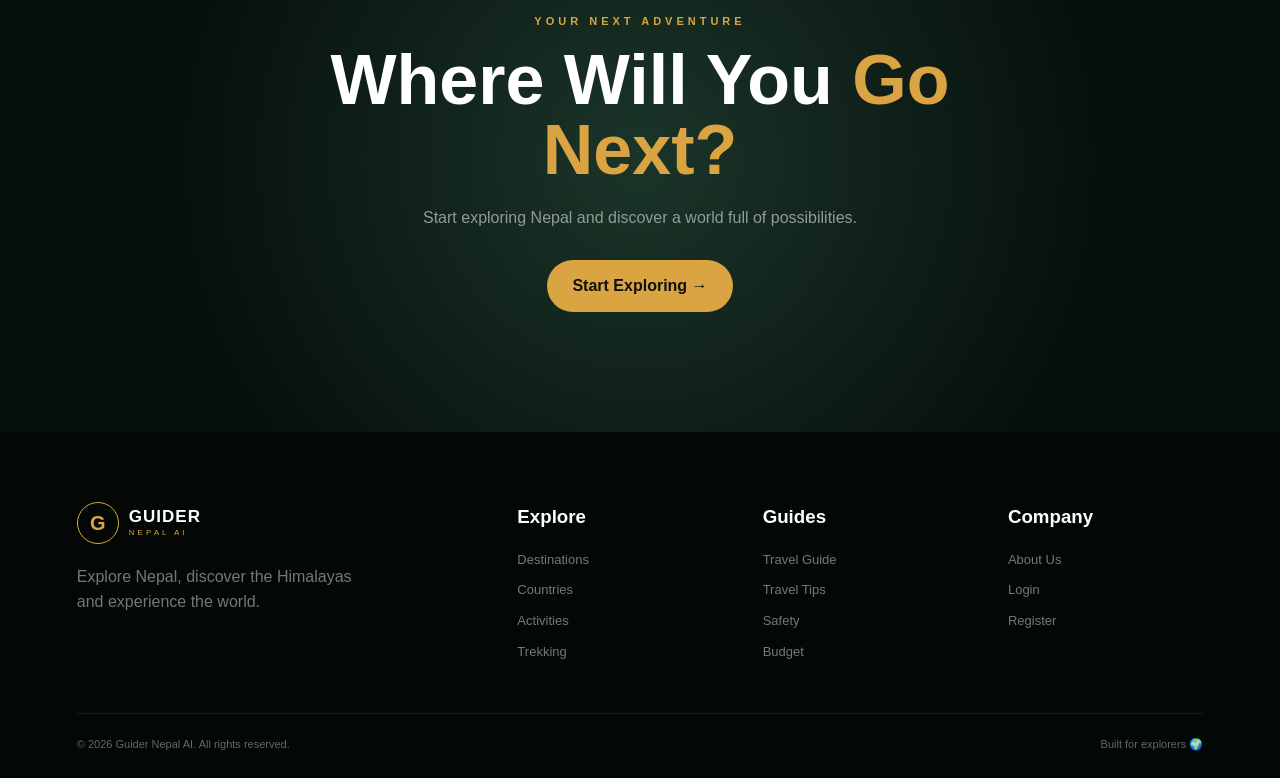
==== commit 8f0632e4: "the travelstroeies ae well" ====
--- a/frontend/index.html
+++ b/frontend/index.html
@@ -1870,6 +1870,248 @@
 
         </section>
 
+        <!-- ==========================================
+     TRAVEL STORIES & GUIDES
+========================================== -->
+
+<section class="stories-section" id="travel-stories">
+
+    <div class="section-heading stories-heading">
+
+        <span>✦ TRAVEL INSPIRATION</span>
+
+        <h2>
+            Stories From <em>Nepal</em>
+        </h2>
+
+        <p>
+            Get inspired, learn something new and prepare for
+            your next adventure with our travel guides.
+        </p>
+
+    </div>
+
+
+    <div class="stories-grid">
+
+        <!-- FEATURED STORY -->
+
+        <article class="story-card story-featured">
+
+            <div class="story-image">
+
+                <img
+                    src="https://images.unsplash.com/photo-1544735716-392fe2489ffa?auto=format&fit=crop&w=1400&q=85"
+                    alt="Everest Base Camp travel guide"
+                >
+
+                <div class="story-overlay"></div>
+
+                <span class="story-category">
+                    TREKKING GUIDE
+                </span>
+
+            </div>
+
+
+            <div class="story-content">
+
+                <div class="story-meta">
+                    <span>🏔️ Nepal</span>
+                    <span>8 min read</span>
+                </div>
+
+                <h3>
+                    The Complete Guide to
+                    Everest Base Camp
+                </h3>
+
+                <p>
+                    Everything you need to know before starting
+                    one of the world's most iconic Himalayan
+                    adventures.
+                </p>
+
+                <a href="trekking.html" class="story-link">
+                    Read Guide
+                    <span>→</span>
+                </a>
+
+            </div>
+
+        </article>
+
+
+        <!-- STORY 2 -->
+
+        <article class="story-card">
+
+            <div class="story-image">
+
+                <img
+                    src="https://images.unsplash.com/photo-1544735716-392fe2489ffa?auto=format&fit=crop&w=1000&q=85"
+                    alt="Places to visit in Nepal"
+                >
+
+                <div class="story-overlay"></div>
+
+                <span class="story-category">
+                    DESTINATIONS
+                </span>
+
+            </div>
+
+
+            <div class="story-content">
+
+                <div class="story-meta">
+                    <span>📍 Nepal</span>
+                    <span>6 min read</span>
+                </div>
+
+                <h3>
+                    10 Places You Should Visit
+                    in Nepal
+                </h3>
+
+                <p>
+                    From mountain villages to ancient cities,
+                    discover unforgettable places across Nepal.
+                </p>
+
+                <a
+                    href="destinations.html"
+                    class="story-link">
+
+                    Explore Places
+                    <span>→</span>
+
+                </a>
+
+            </div>
+
+        </article>
+
+
+        <!-- STORY 3 -->
+
+        <article class="story-card">
+
+            <div class="story-image">
+
+                <img
+                    src="https://images.unsplash.com/photo-1516026672322-bc52d61a55d5?auto=format&fit=crop&w=1000&q=85"
+                    alt="Nepal travel budget guide"
+                >
+
+                <div class="story-overlay"></div>
+
+                <span class="story-category">
+                    TRAVEL TIPS
+                </span>
+
+            </div>
+
+
+            <div class="story-content">
+
+                <div class="story-meta">
+                    <span>💰 Nepal</span>
+                    <span>5 min read</span>
+                </div>
+
+                <h3>
+                    How Much Does a Trip
+                    to Nepal Cost?
+                </h3>
+
+                <p>
+                    Understand transportation, accommodation,
+                    food and activity costs before your journey.
+                </p>
+
+                <a
+                    href="travel-guide.html"
+                    class="story-link">
+
+                    Read Guide
+                    <span>→</span>
+
+                </a>
+
+            </div>
+
+        </article>
+
+
+        <!-- STORY 4 -->
+
+        <article class="story-card">
+
+            <div class="story-image">
+
+                <img
+                    src="https://images.unsplash.com/photo-1533050487297-09b450131914?auto=format&fit=crop&w=1000&q=85"
+                    alt="Kathmandu cultural travel guide"
+                >
+
+                <div class="story-overlay"></div>
+
+                <span class="story-category">
+                    CULTURE
+                </span>
+
+            </div>
+
+
+            <div class="story-content">
+
+                <div class="story-meta">
+                    <span>🛕 Kathmandu</span>
+                    <span>7 min read</span>
+                </div>
+
+                <h3>
+                    Discover the Culture of
+                    Kathmandu Valley
+                </h3>
+
+                <p>
+                    Explore temples, heritage sites, traditions
+                    and the living culture of Nepal's capital valley.
+                </p>
+
+                <a
+                    href="travel-guide.html"
+                    class="story-link">
+
+                    Discover Culture
+                    <span>→</span>
+
+                </a>
+
+            </div>
+
+        </article>
+
+    </div>
+
+
+    <div class="stories-cta">
+
+        <a
+            href="travel-guide.html"
+            class="secondary-button">
+
+            Explore All Travel Guides
+
+            <span>→</span>
+
+        </a>
+
+    </div>
+
+</section>
 
 
         <!-- =========================
--- a/frontend/css/style.css
+++ b/frontend/css/style.css
@@ -2146,4 +2146,496 @@
     .trek-content p {
         min-height: auto;
     }
+}
+
+/* ==========================================
+   BEST TIME TO VISIT NEPAL
+========================================== */
+
+.seasons-section {
+    padding: 120px 6%;
+    position: relative;
+}
+
+.seasons-heading {
+    max-width: 720px;
+    margin: 0 auto 50px;
+    text-align: center;
+}
+
+.seasons-heading > span {
+    display: inline-block;
+
+    color: #D4AF37;
+
+    font-size: 12px;
+    font-weight: 700;
+
+    letter-spacing: 2px;
+
+    margin-bottom: 15px;
+}
+
+.seasons-heading h2 {
+    margin-bottom: 18px;
+}
+
+.seasons-heading h2 em {
+    color: #D4AF37;
+    font-style: normal;
+}
+
+.seasons-heading p {
+    color: #A8AFBA;
+    line-height: 1.8;
+}
+
+
+/* ==========================================
+   SEASON CONTAINER
+========================================== */
+
+.seasons-container {
+    max-width: 1250px;
+    margin: auto;
+}
+
+
+/* ==========================================
+   SEASON TABS
+========================================== */
+
+.season-tabs {
+    display: grid;
+
+    grid-template-columns:
+        repeat(4, 1fr);
+
+    gap: 12px;
+
+    margin-bottom: 18px;
+}
+
+.season-tab {
+    position: relative;
+
+    display: flex;
+    flex-direction: column;
+
+    align-items: center;
+    justify-content: center;
+
+    gap: 5px;
+
+    min-height: 105px;
+
+    padding: 18px;
+
+    border: 1px solid
+        rgba(255, 255, 255, 0.07);
+
+    border-radius: 14px;
+
+    background: #11151C;
+
+    color: #A8AFBA;
+
+    font-family: inherit;
+
+    cursor: pointer;
+
+    transition:
+        all 0.3s ease;
+}
+
+.season-tab span {
+    font-size: 23px;
+}
+
+.season-tab strong {
+    color: #D9DCE1;
+
+    font-size: 13px;
+}
+
+.season-tab small {
+    color: #707783;
+
+    font-size: 10px;
+}
+
+.season-tab:hover {
+    border-color:
+        rgba(212, 175, 55, 0.3);
+
+    transform: translateY(-2px);
+}
+
+.season-tab.active {
+    border-color: #D4AF37;
+
+    background:
+        rgba(212, 175, 55, 0.08);
+
+    box-shadow:
+        0 10px 30px
+        rgba(0, 0, 0, 0.15);
+}
+
+.season-tab.active strong {
+    color: #F5D76E;
+}
+
+
+/* ==========================================
+   SEASON PANEL
+========================================== */
+
+.season-content {
+    position: relative;
+}
+
+.season-panel {
+    display: none;
+
+    grid-template-columns:
+        1fr 0.95fr;
+
+    min-height: 510px;
+
+    overflow: hidden;
+
+    background: #11151C;
+
+    border:
+        1px solid
+        rgba(255, 255, 255, 0.07);
+
+    border-radius: 22px;
+
+    animation:
+        seasonFade 0.45s ease;
+}
+
+.season-panel.active {
+    display: grid;
+}
+
+@keyframes seasonFade {
+
+    from {
+        opacity: 0;
+        transform: translateY(8px);
+    }
+
+    to {
+        opacity: 1;
+        transform: translateY(0);
+    }
+
+}
+
+
+/* ==========================================
+   SEASON INFO
+========================================== */
+
+.season-info {
+    padding: 55px;
+
+    display: flex;
+    flex-direction: column;
+
+    justify-content: center;
+}
+
+.season-label {
+    color: #D4AF37;
+
+    font-size: 10px;
+    font-weight: 700;
+
+    letter-spacing: 2px;
+
+    margin-bottom: 15px;
+}
+
+.season-info h3 {
+    color: #FFFFFF;
+
+    font-family:
+        "Playfair Display",
+        serif;
+
+    font-size: 44px;
+
+    margin-bottom: 18px;
+}
+
+.season-info > p {
+    max-width: 540px;
+
+    color: #A8AFBA;
+
+    font-size: 13px;
+
+    line-height: 1.8;
+
+    margin-bottom: 30px;
+}
+
+
+/* ==========================================
+   HIGHLIGHTS
+========================================== */
+
+.season-highlights {
+    display: grid;
+
+    grid-template-columns:
+        repeat(3, 1fr);
+
+    gap: 10px;
+
+    margin-bottom: 30px;
+}
+
+.season-highlights div {
+    display: flex;
+
+    flex-direction: column;
+
+    gap: 5px;
+
+    padding: 15px 12px;
+
+    background:
+        rgba(7, 9, 14, 0.55);
+
+    border:
+        1px solid
+        rgba(255, 255, 255, 0.05);
+
+    border-radius: 10px;
+}
+
+.season-highlights span {
+    font-size: 18px;
+
+    margin-bottom: 2px;
+}
+
+.season-highlights strong {
+    color: #D9DCE1;
+
+    font-size: 10px;
+
+    text-transform: uppercase;
+
+    letter-spacing: 0.5px;
+}
+
+.season-highlights small {
+    color: #707783;
+
+    font-size: 10px;
+
+    line-height: 1.4;
+}
+
+
+/* ==========================================
+   BUTTON
+========================================== */
+
+.season-button {
+    width: fit-content;
+
+    display: inline-flex;
+
+    align-items: center;
+
+    gap: 10px;
+
+    padding: 13px 20px;
+
+    border:
+        1px solid
+        rgba(212, 175, 55, 0.4);
+
+    border-radius: 8px;
+
+    color: #F5D76E;
+
+    text-decoration: none;
+
+    font-size: 11px;
+    font-weight: 700;
+
+    transition:
+        all 0.3s ease;
+}
+
+.season-button:hover {
+    background:
+        rgba(212, 175, 55, 0.1);
+
+    border-color: #D4AF37;
+
+    gap: 14px;
+}
+
+
+/* ==========================================
+   SEASON IMAGE
+========================================== */
+
+.season-image {
+    position: relative;
+
+    min-height: 510px;
+
+    overflow: hidden;
+}
+
+.season-image img {
+    width: 100%;
+    height: 100%;
+
+    object-fit: cover;
+
+    transition:
+        transform 0.8s ease;
+}
+
+.season-panel:hover
+.season-image img {
+    transform: scale(1.04);
+}
+
+.season-image-overlay {
+    position: absolute;
+
+    inset: 0;
+
+    background:
+        linear-gradient(
+            90deg,
+            #11151C 0%,
+            rgba(17, 21, 28, 0.1) 35%,
+            rgba(7, 9, 14, 0.1) 100%
+        );
+}
+
+.season-image-caption {
+    position: absolute;
+
+    left: 30px;
+    bottom: 30px;
+
+    display: flex;
+
+    align-items: center;
+
+    gap: 12px;
+}
+
+.season-image-caption span {
+    color: #F5D76E;
+
+    font-size: 11px;
+    font-weight: 700;
+}
+
+.season-image-caption strong {
+    color: white;
+
+    font-family:
+        "Playfair Display",
+        serif;
+
+    font-size: 18px;
+}
+
+
+/* ==========================================
+   RESPONSIVE
+========================================== */
+
+@media (max-width: 850px) {
+
+    .seasons-section {
+        padding: 80px 5%;
+    }
+
+    .season-tabs {
+        grid-template-columns:
+            repeat(2, 1fr);
+    }
+
+    .season-panel.active {
+        grid-template-columns: 1fr;
+    }
+
+    .season-image {
+        min-height: 360px;
+        order: -1;
+    }
+
+    .season-image-overlay {
+        background:
+            linear-gradient(
+                0deg,
+                rgba(7, 9, 14, 0.7),
+                transparent
+            );
+    }
+
+    .season-info {
+        padding: 35px;
+    }
+
+    .season-info h3 {
+        font-size: 38px;
+    }
+
+}
+
+
+@media (max-width: 520px) {
+
+    .season-tabs {
+        grid-template-columns: 1fr 1fr;
+        gap: 8px;
+    }
+
+    .season-tab {
+        min-height: 90px;
+        padding: 12px;
+    }
+
+    .season-tab span {
+        font-size: 19px;
+    }
+
+    .season-tab strong {
+        font-size: 11px;
+    }
+
+    .season-info {
+        padding: 27px 22px;
+    }
+
+    .season-info h3 {
+        font-size: 32px;
+    }
+
+    .season-highlights {
+        grid-template-columns: 1fr;
+    }
+
+    .season-image {
+        min-height: 280px;
+    }
+
 }
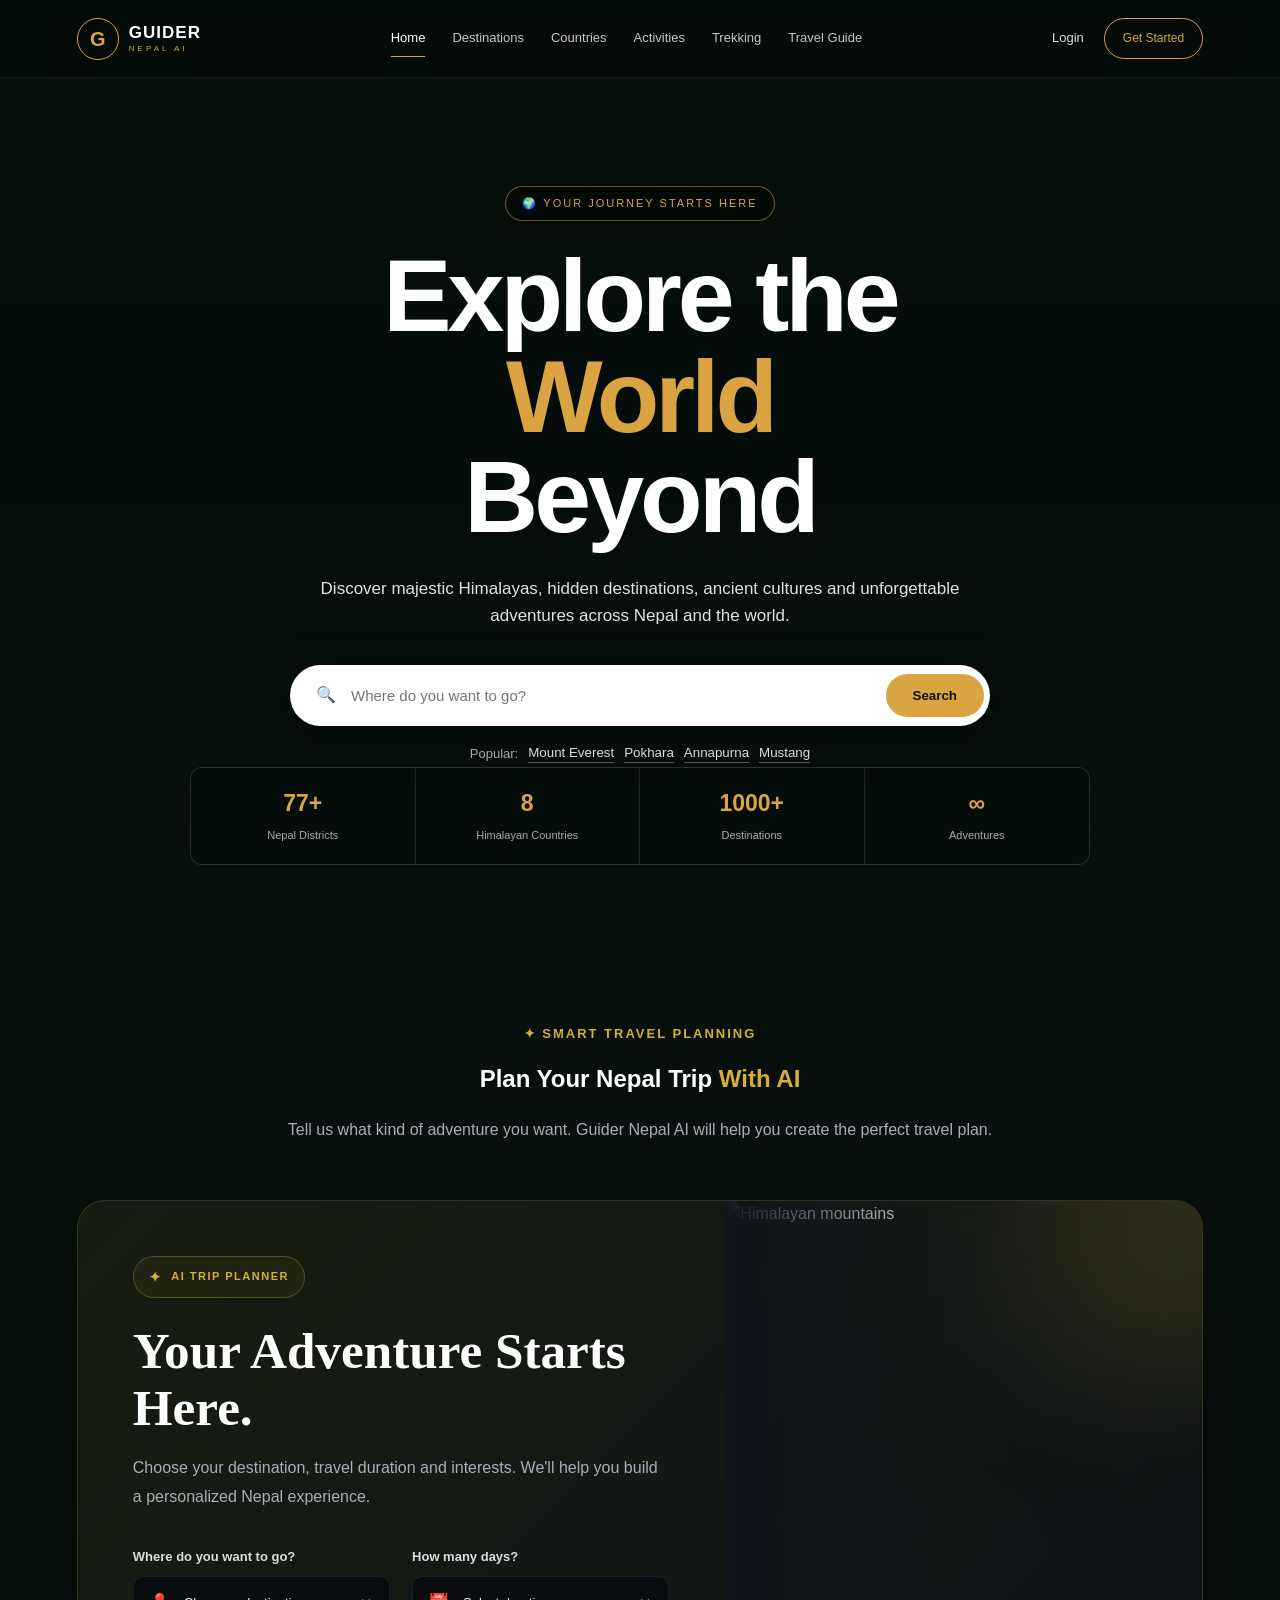
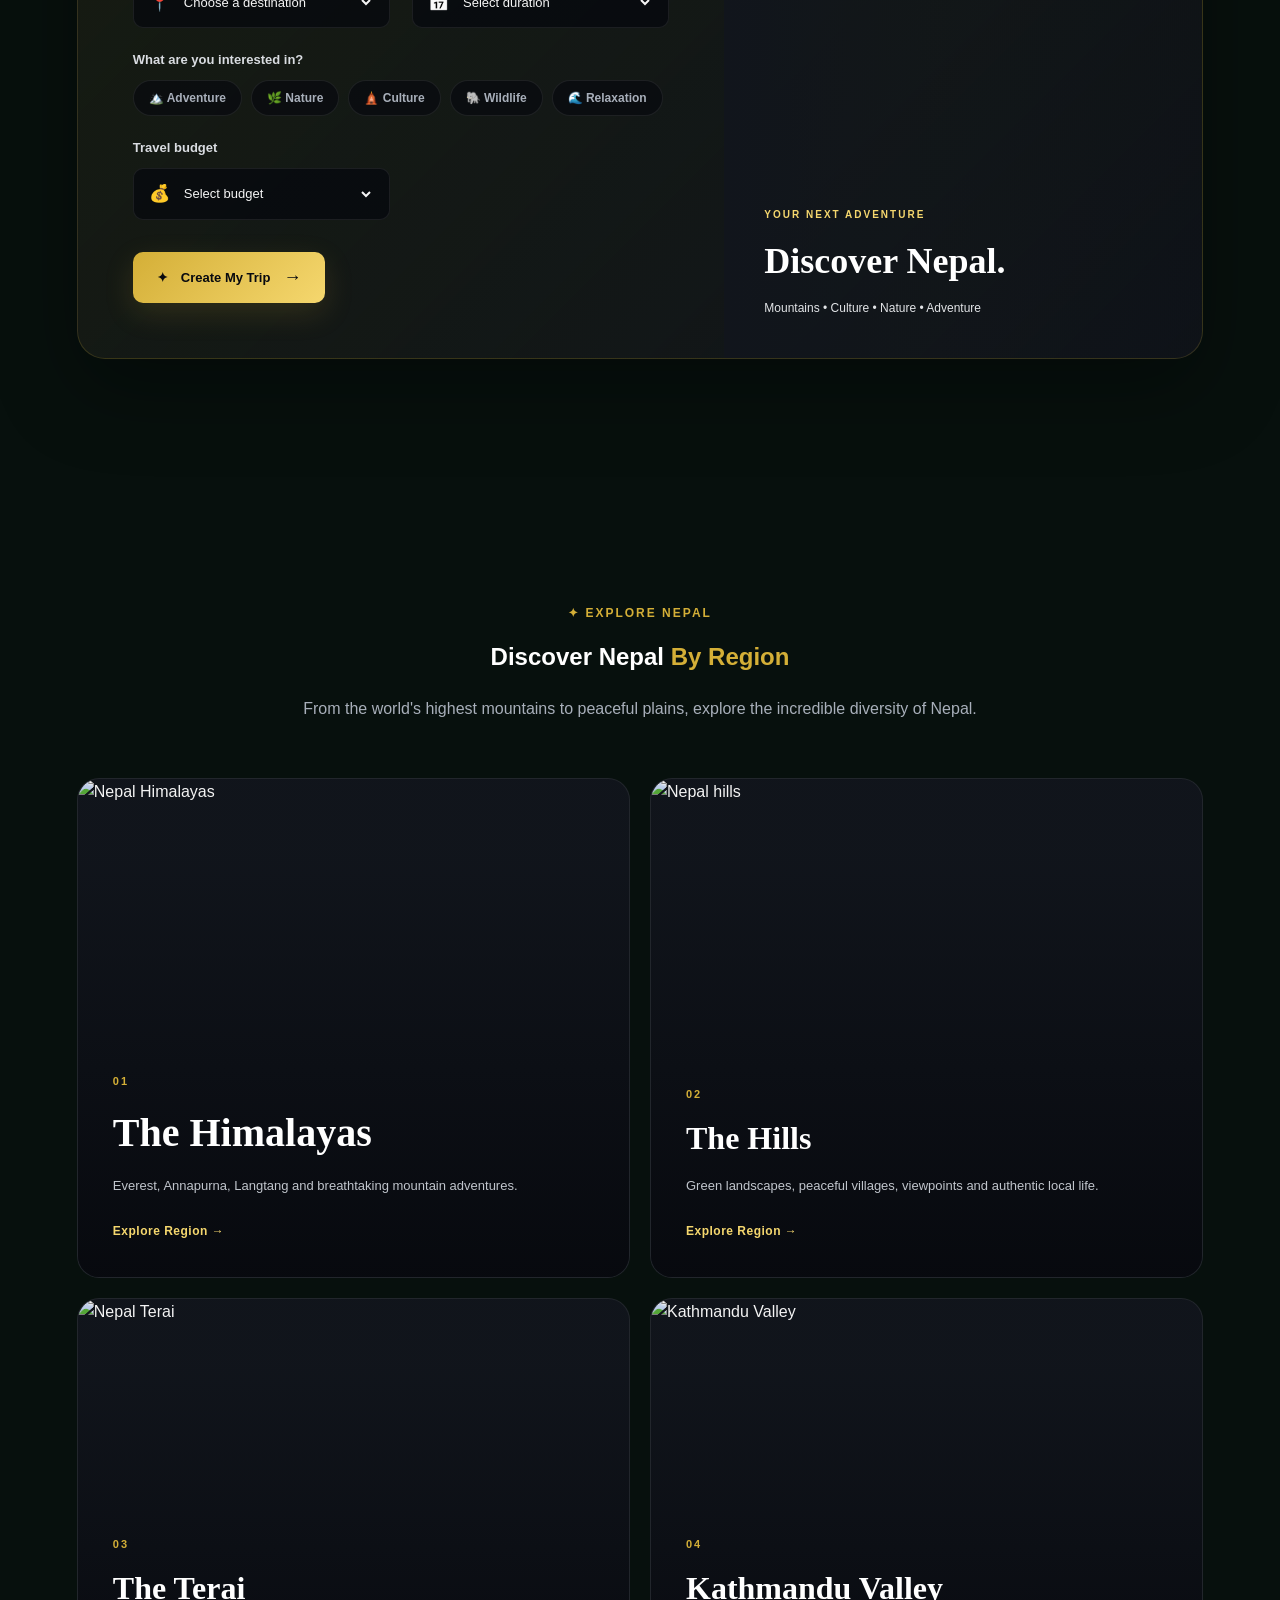
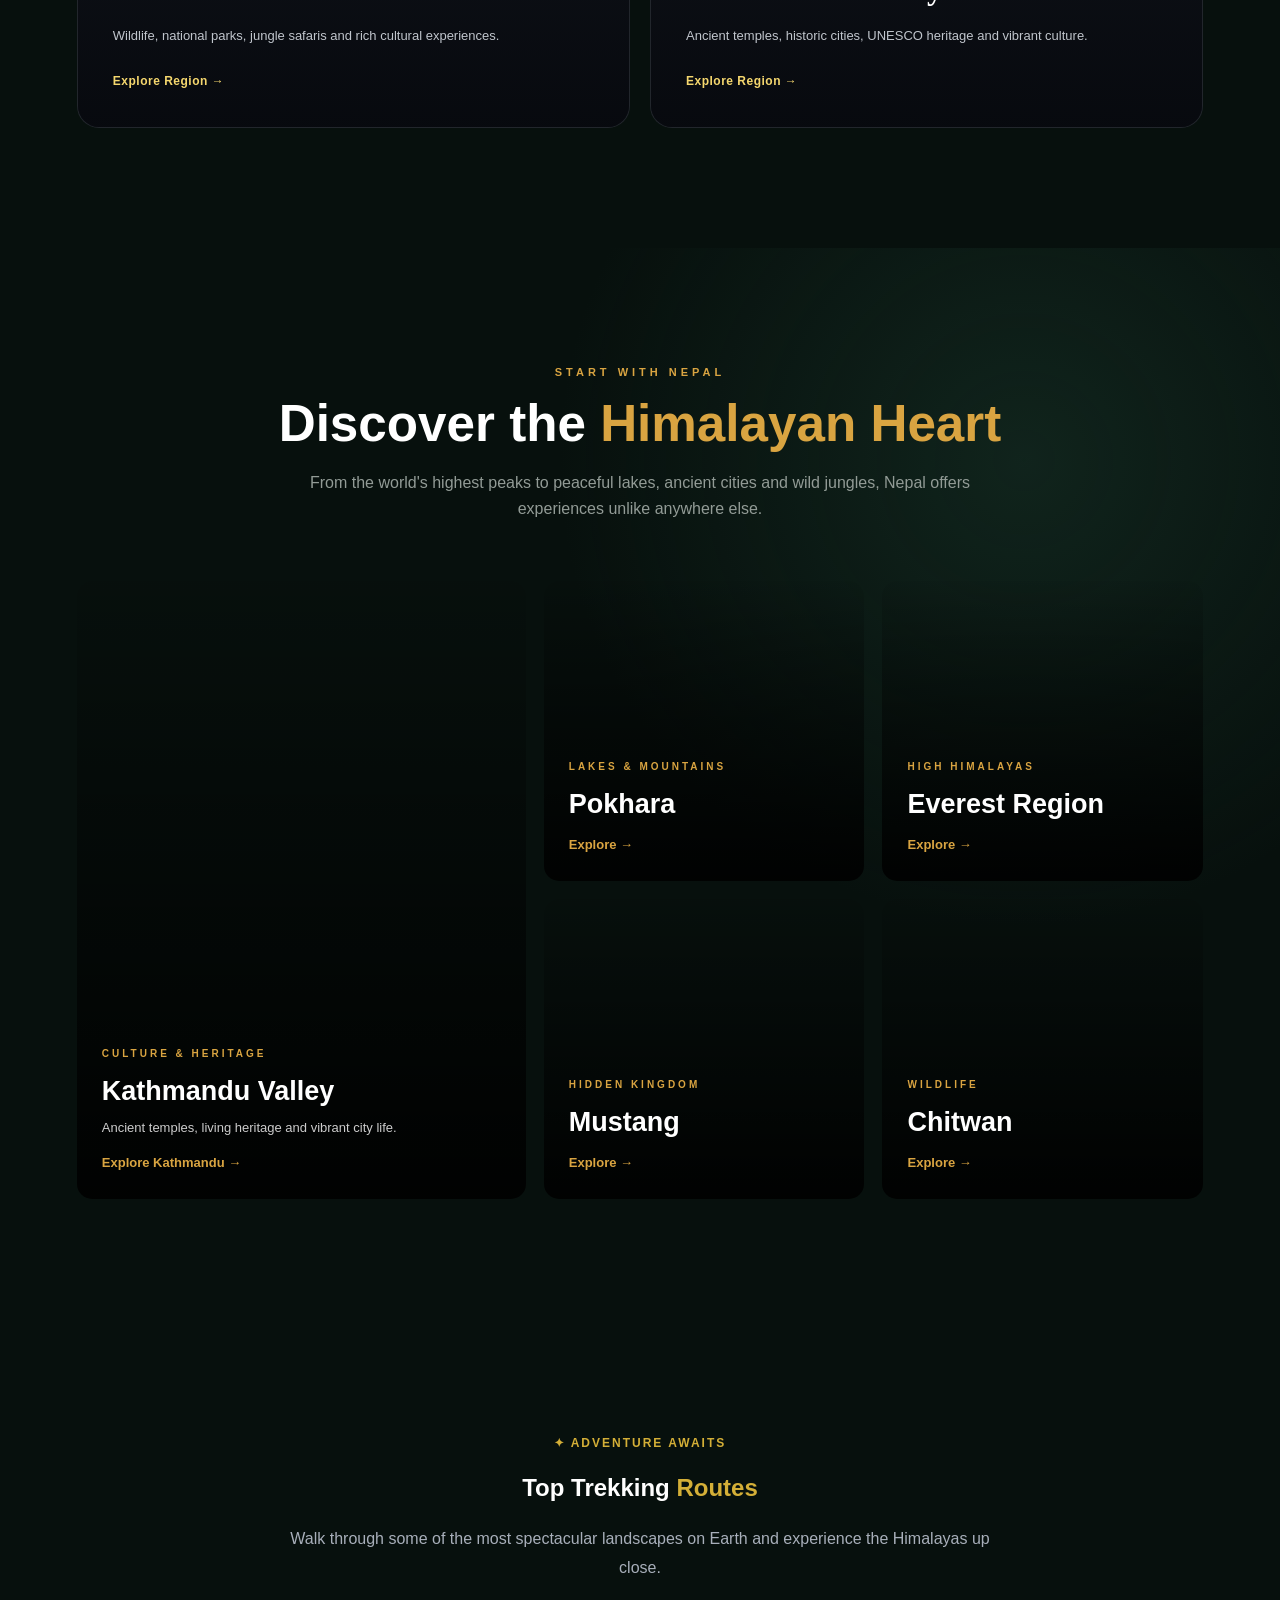
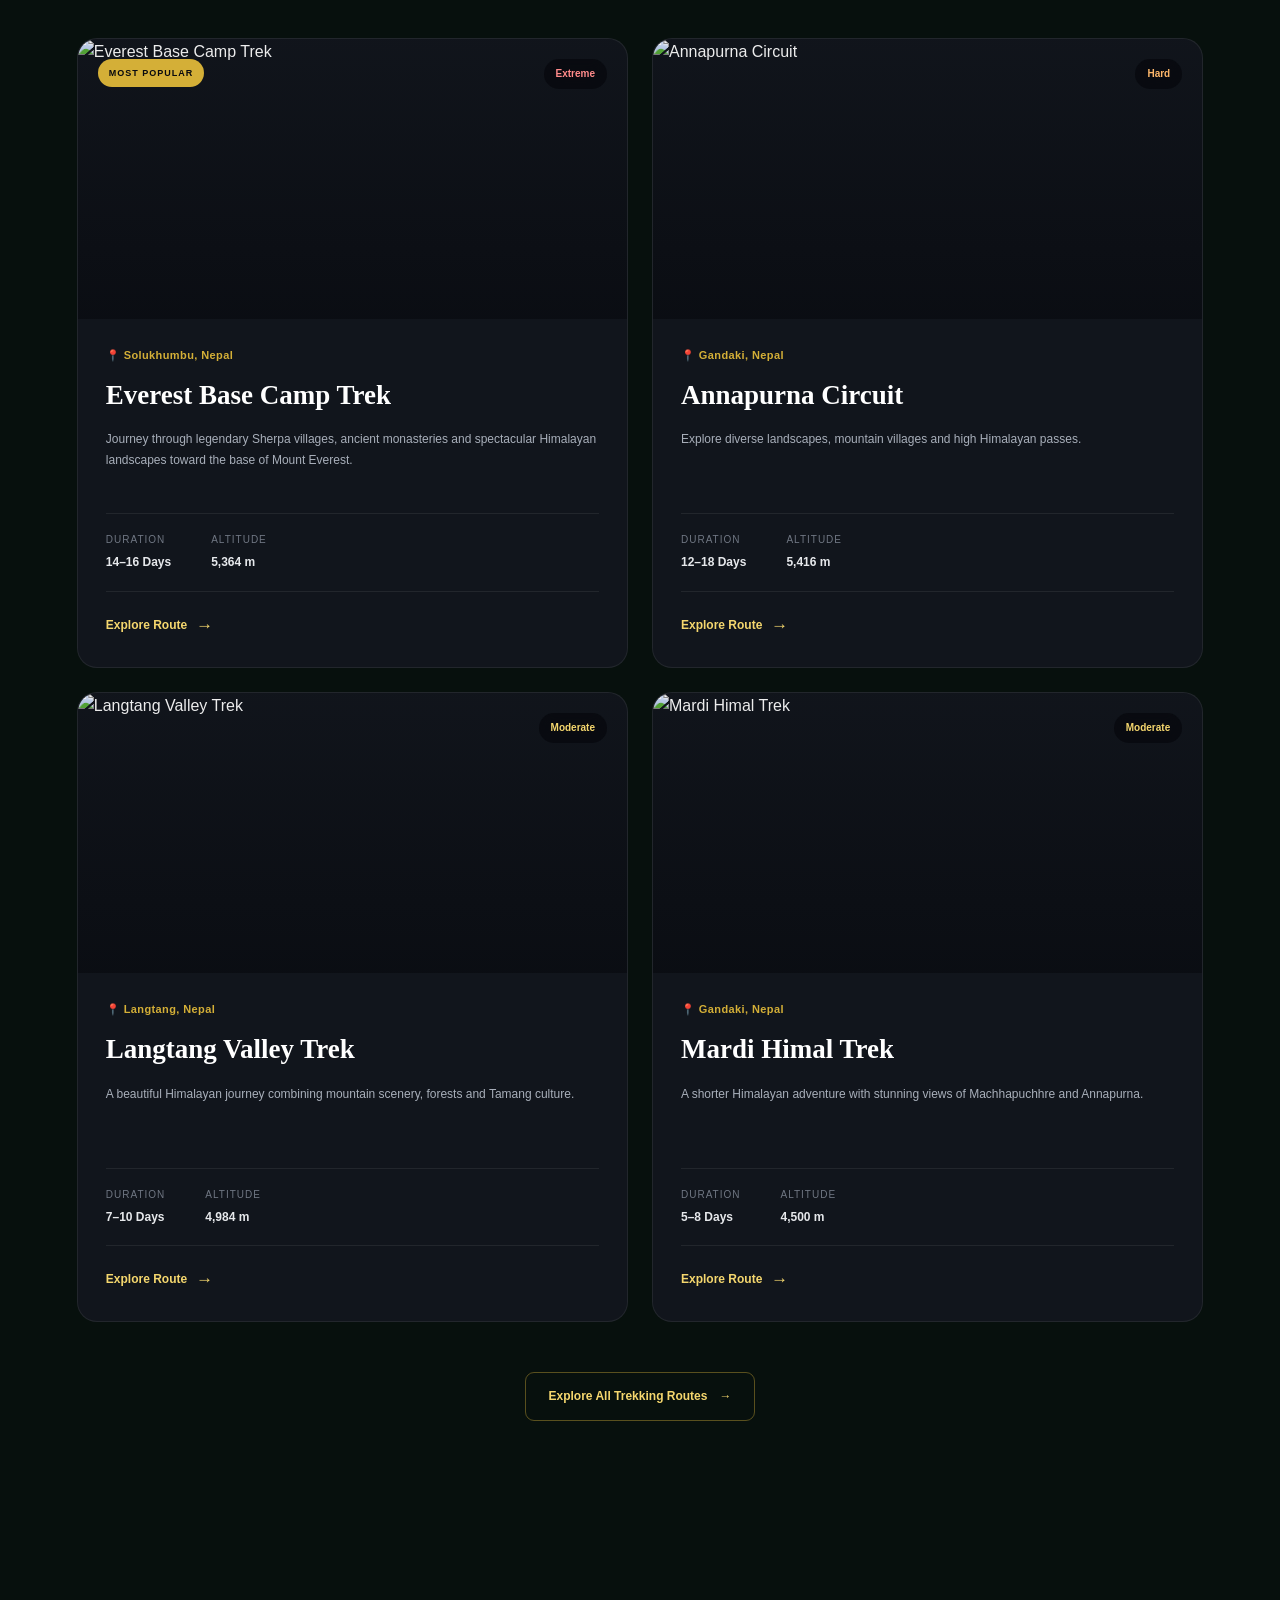
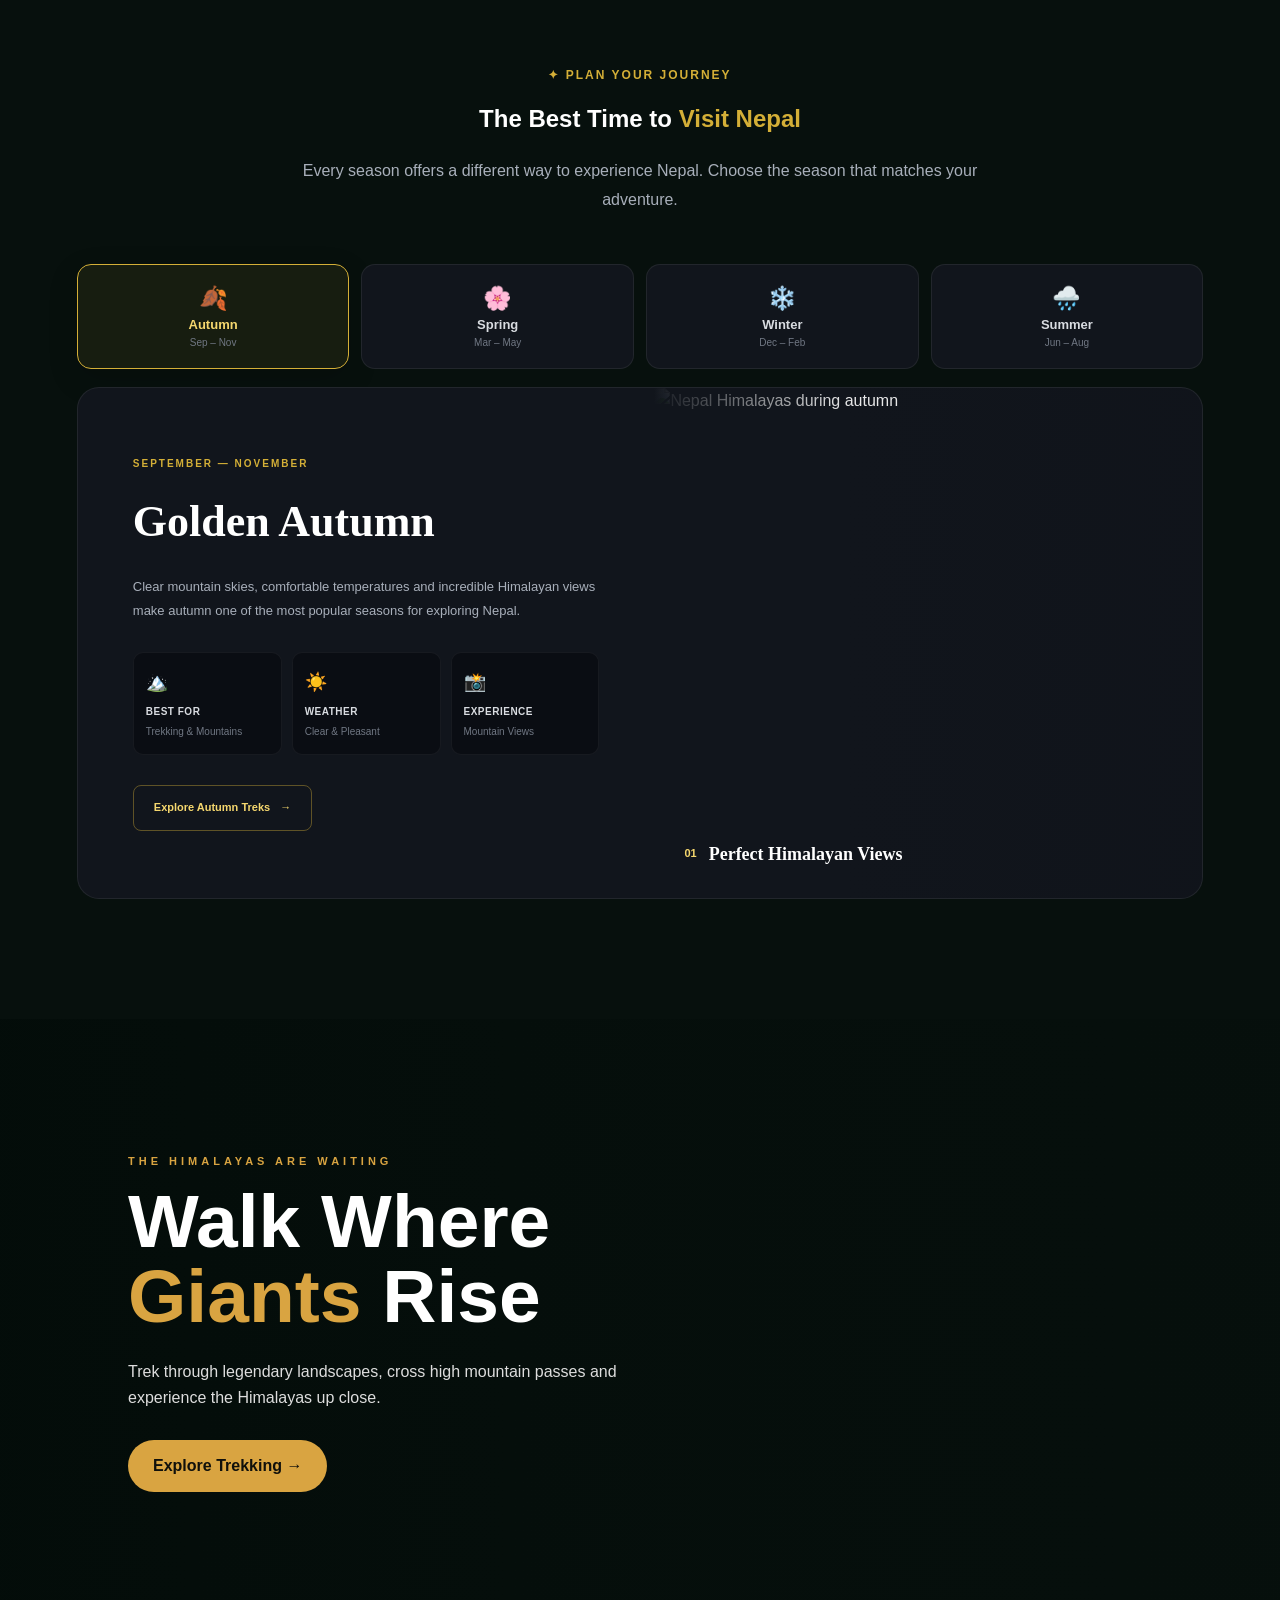
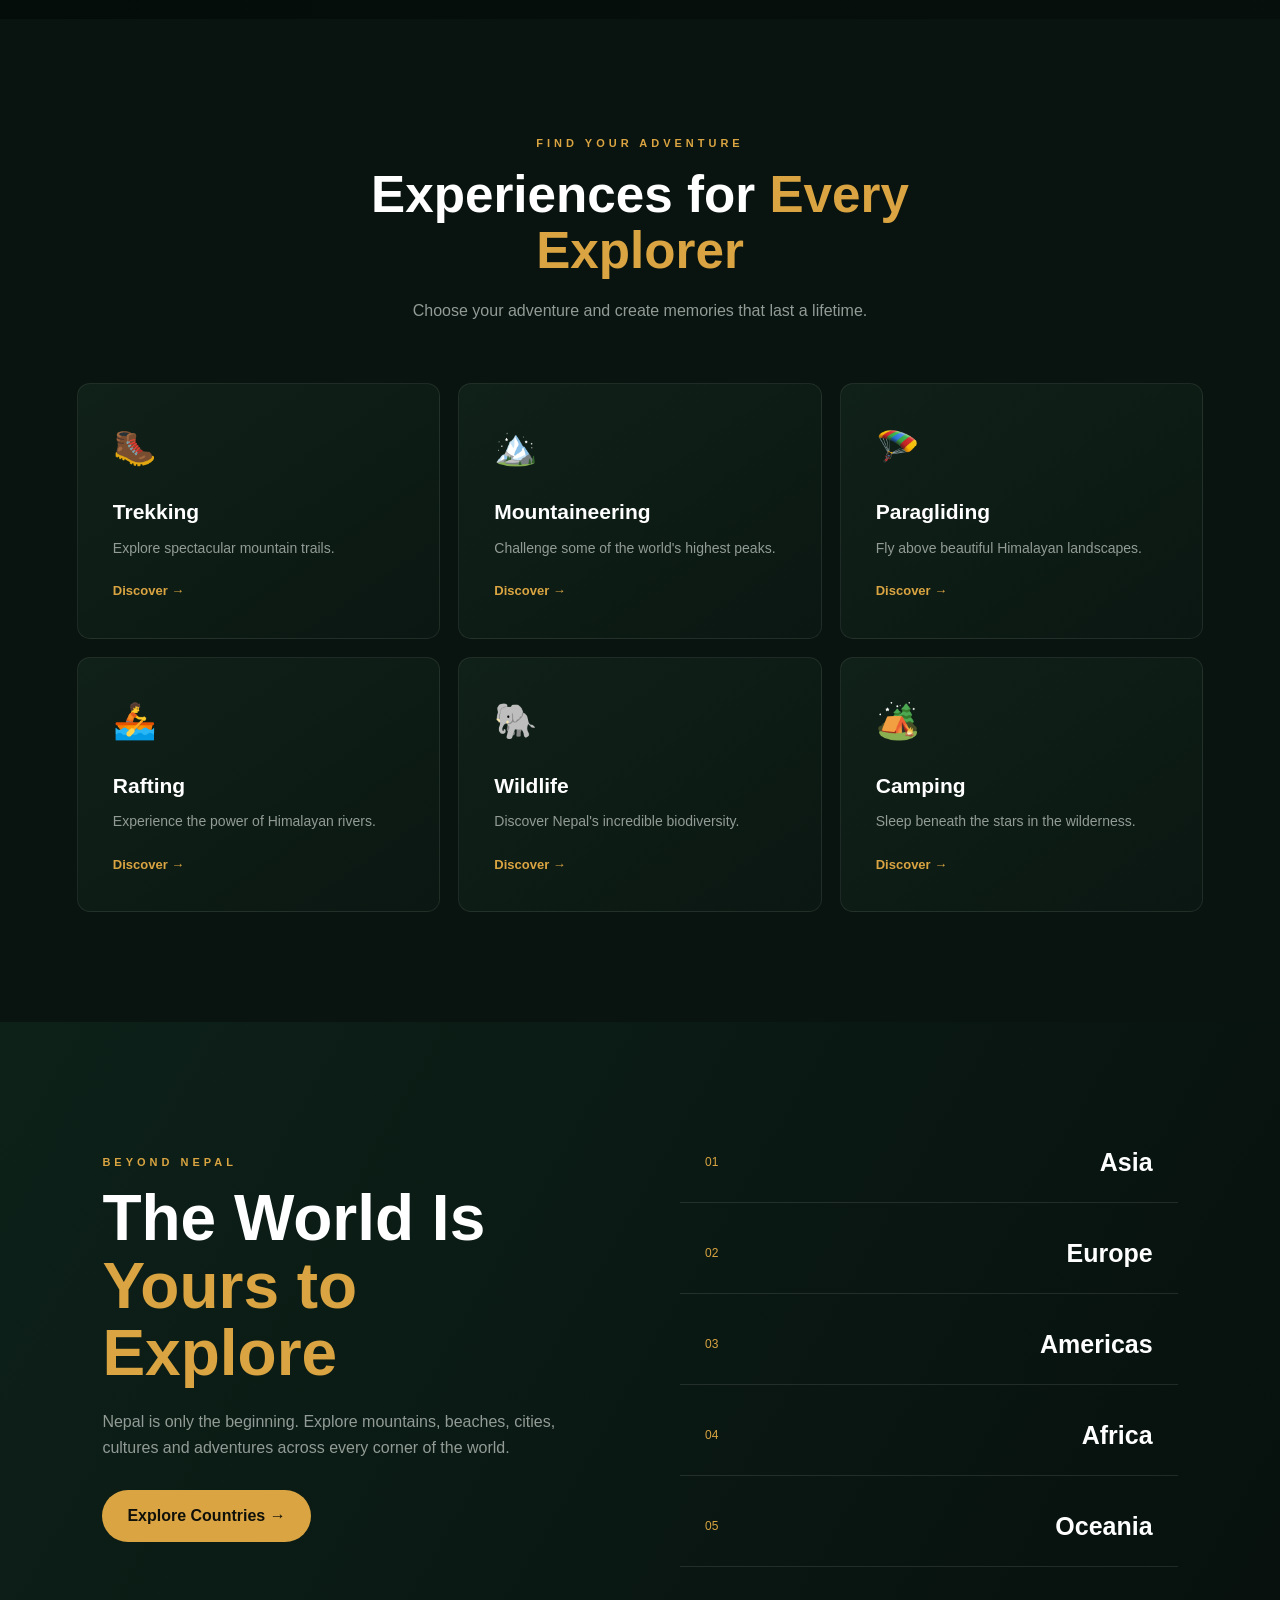
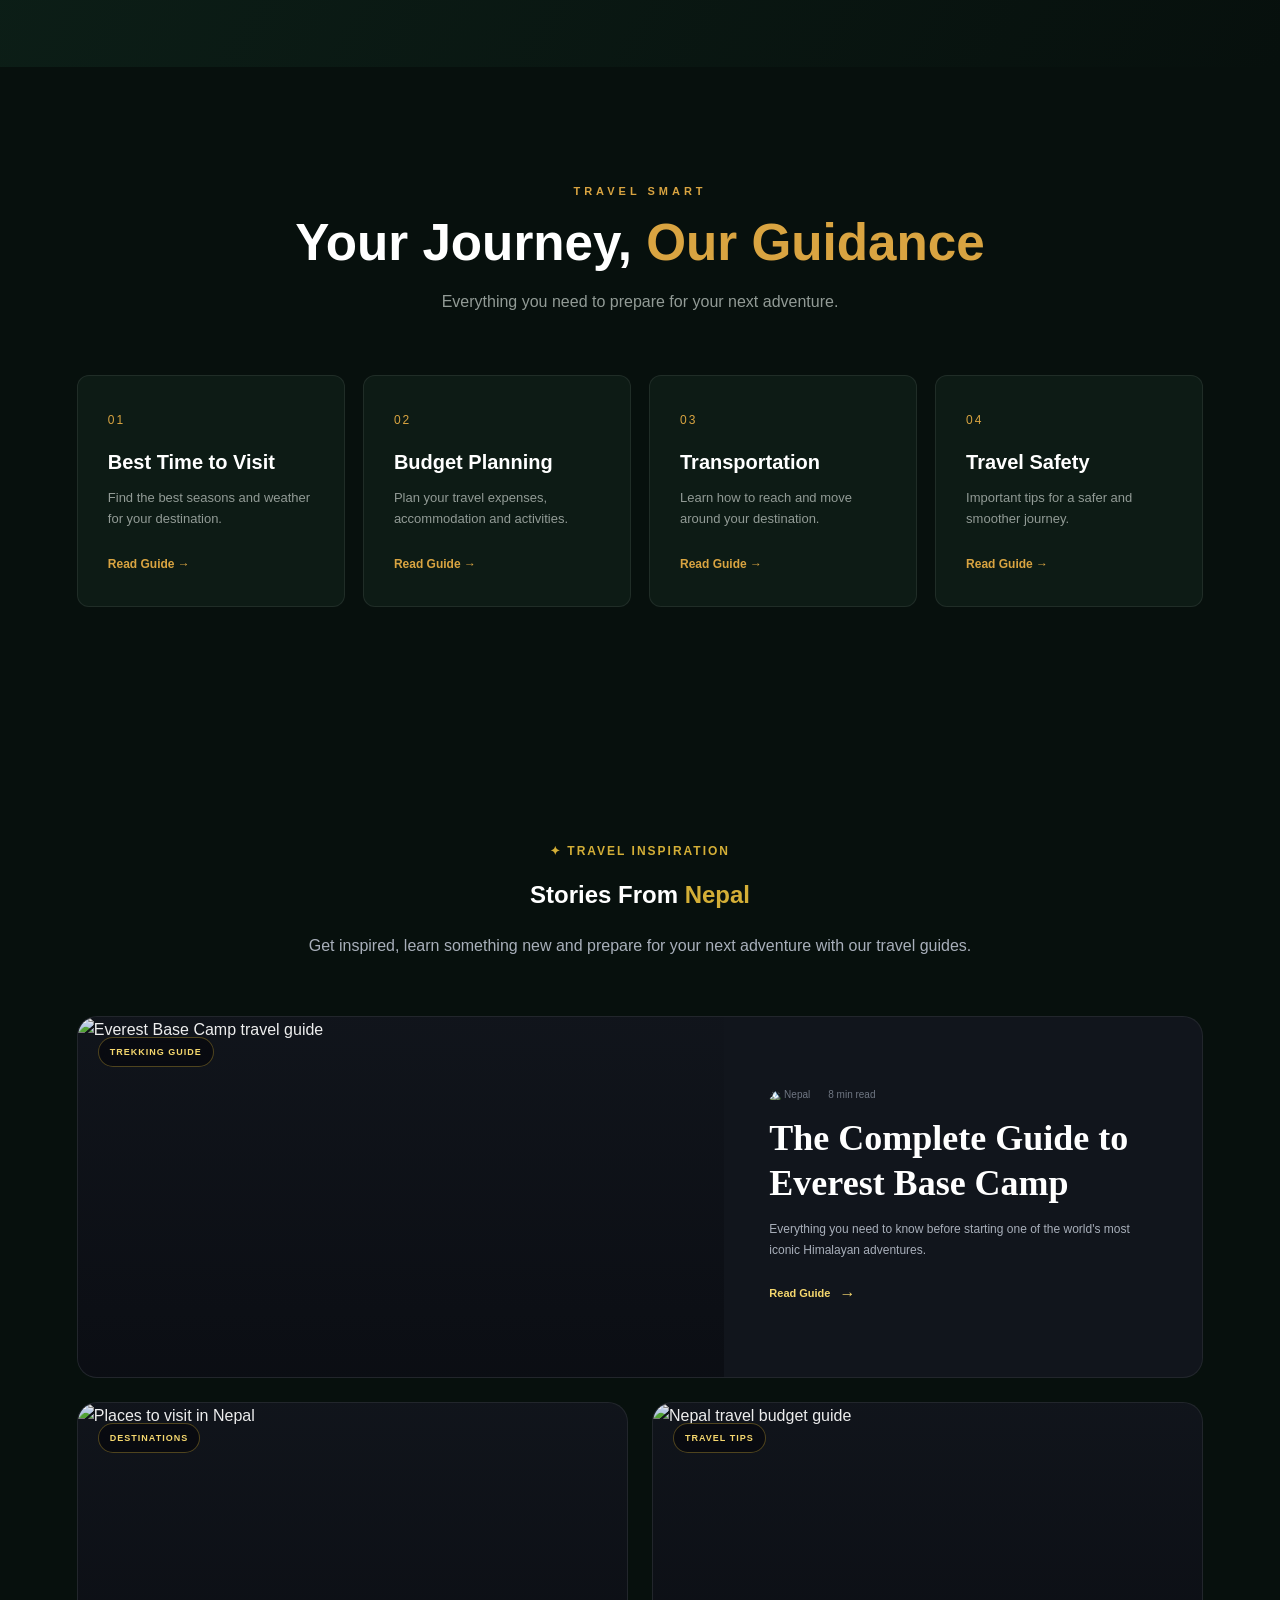
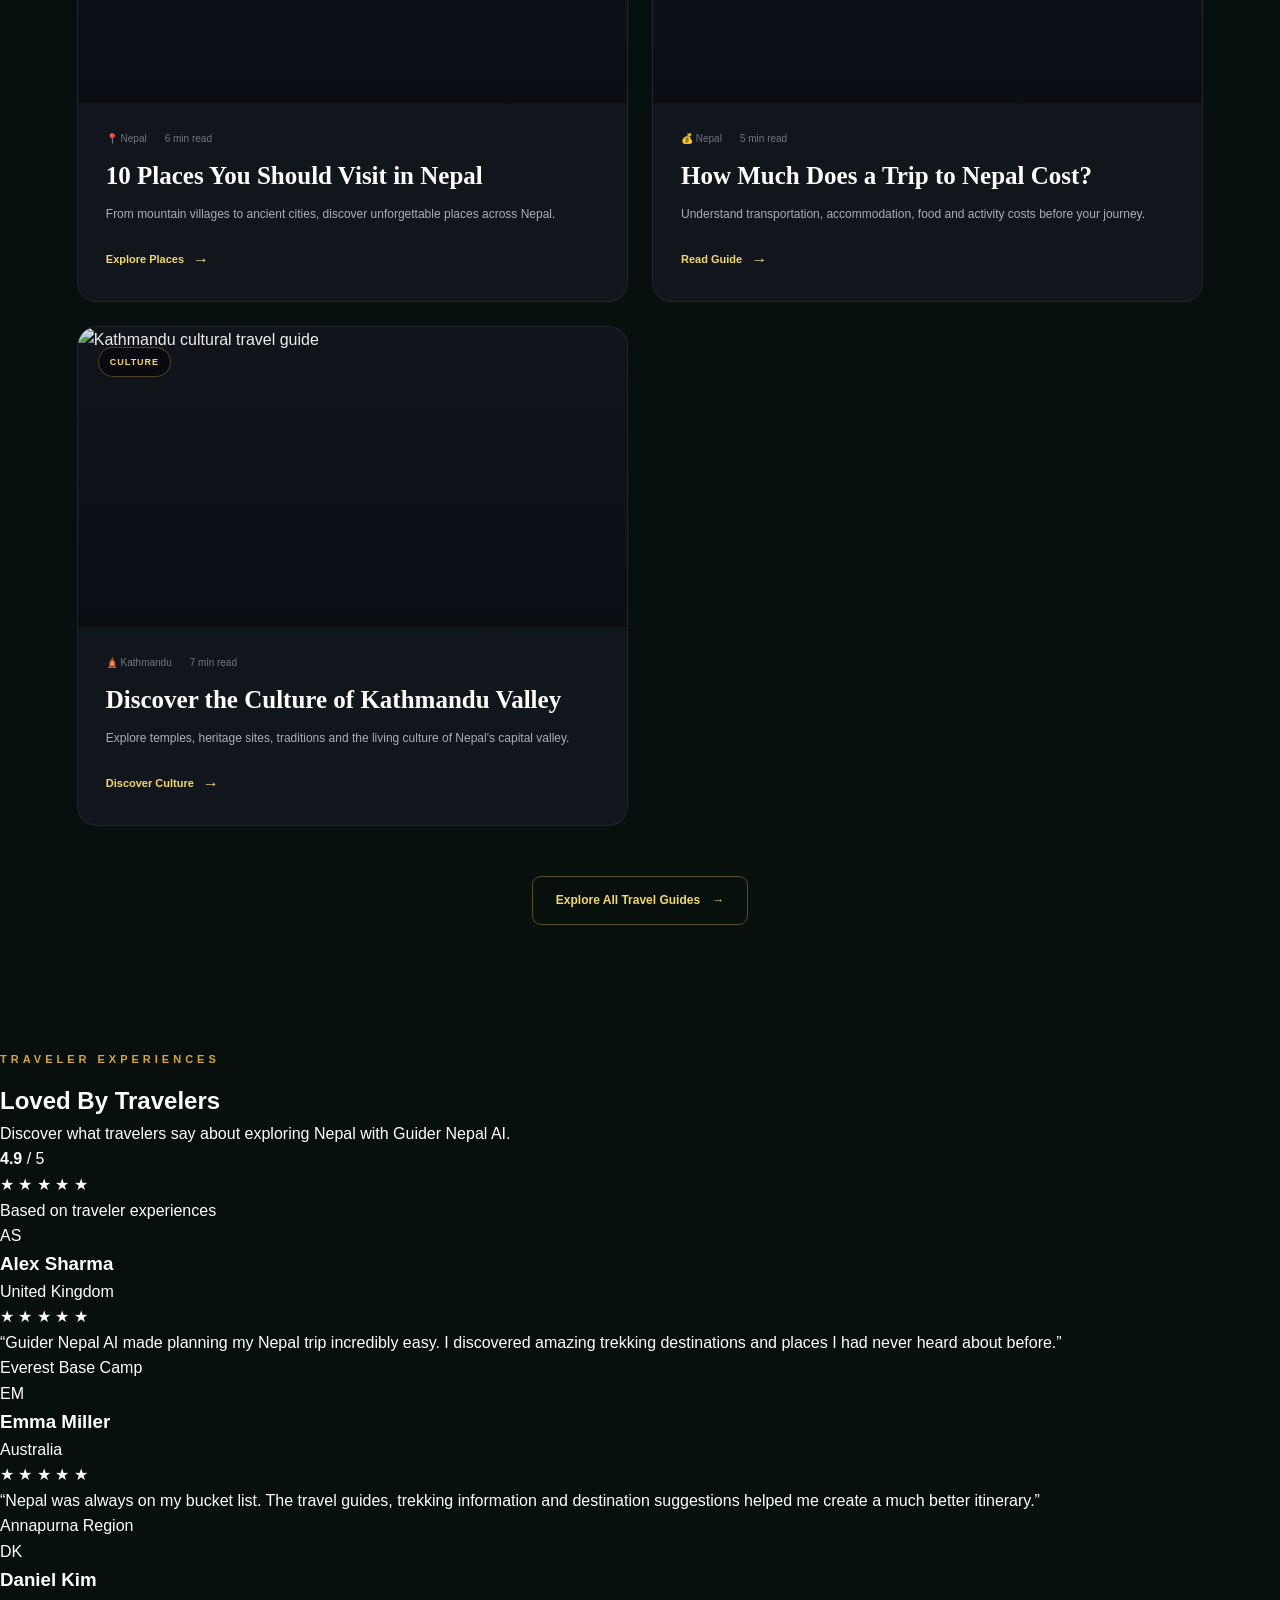
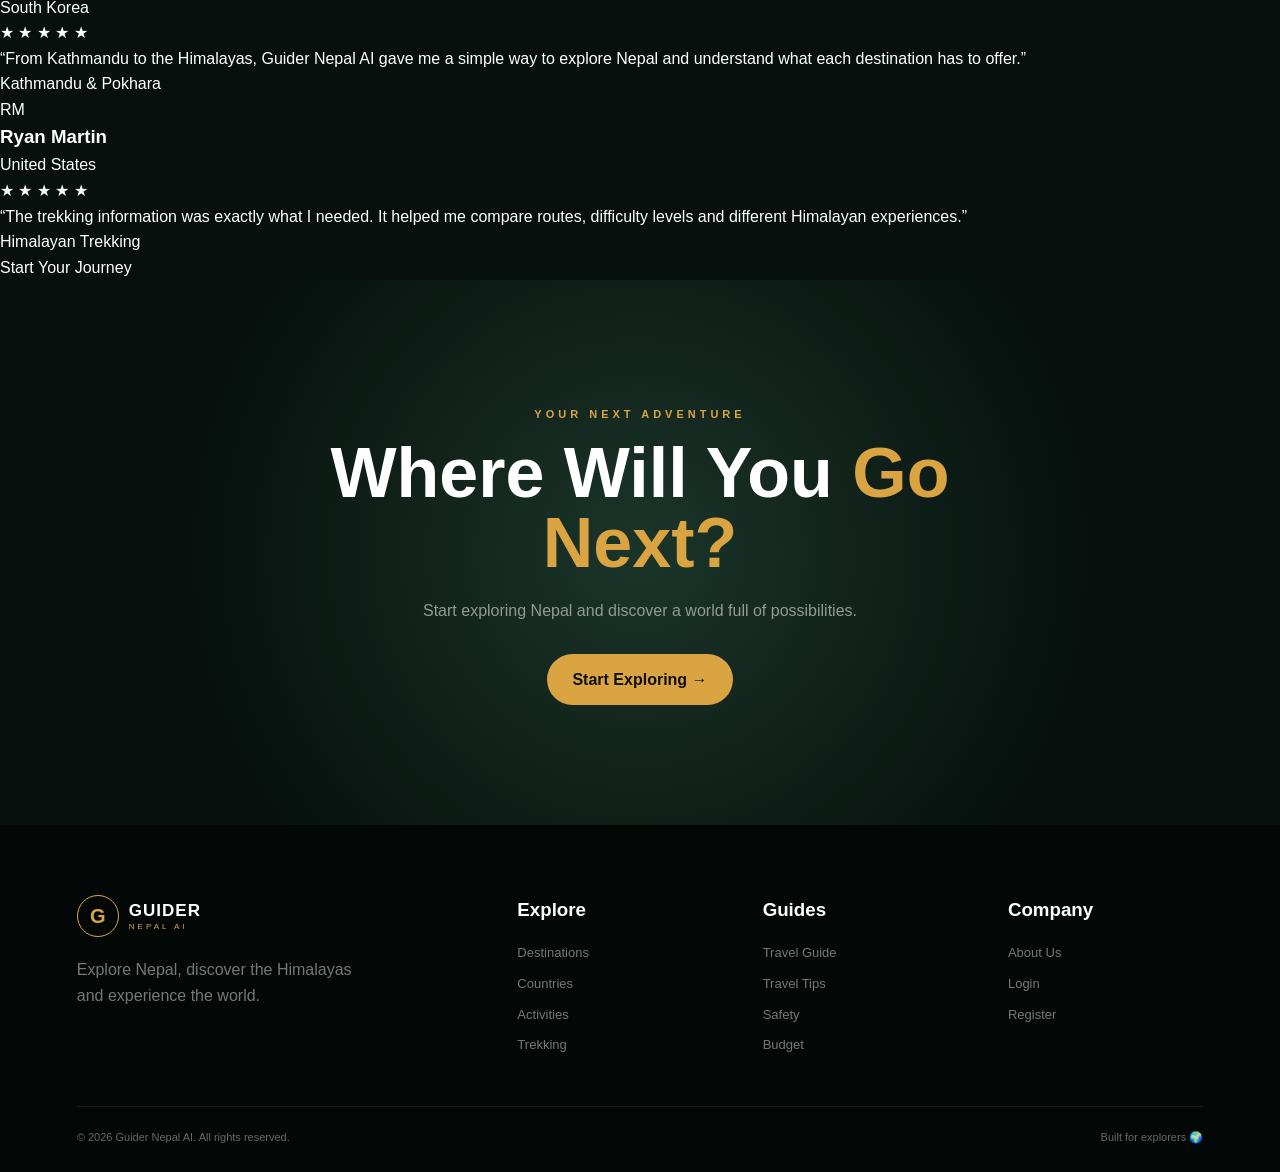
==== commit 74b9f2d6: "the destioantion are added well" ====
--- a/frontend/index.html
+++ b/frontend/index.html
@@ -2113,6 +2113,192 @@
 
 </section>
 
+<!-- ==========================================
+     TRAVELER REVIEWS
+========================================== -->
+
+<section class="reviews-section" id="reviews">
+
+    <div class="section-heading reviews-heading">
+        <span class="section-label">TRAVELER EXPERIENCES</span>
+
+        <h2>
+            Loved By Travelers
+        </h2>
+
+        <p>
+            Discover what travelers say about exploring Nepal
+            with Guider Nepal AI.
+        </p>
+    </div>
+
+
+    <div class="reviews-rating">
+
+        <div class="rating-score">
+            <strong>4.9</strong>
+            <span>/ 5</span>
+        </div>
+
+        <div class="rating-stars">
+            ★ ★ ★ ★ ★
+        </div>
+
+        <p>Based on traveler experiences</p>
+
+    </div>
+
+
+    <div class="reviews-grid">
+
+        <!-- Review 1 -->
+
+        <article class="review-card">
+
+            <div class="review-top">
+
+                <div class="review-avatar">
+                    AS
+                </div>
+
+                <div>
+                    <h3>Alex Sharma</h3>
+                    <span>United Kingdom</span>
+                </div>
+
+            </div>
+
+            <div class="review-stars">
+                ★ ★ ★ ★ ★
+            </div>
+
+            <p>
+                “Guider Nepal AI made planning my Nepal trip incredibly
+                easy. I discovered amazing trekking destinations and
+                places I had never heard about before.”
+            </p>
+
+            <span class="review-trip">
+                Everest Base Camp
+            </span>
+
+        </article>
+
+
+        <!-- Review 2 -->
+
+        <article class="review-card">
+
+            <div class="review-top">
+
+                <div class="review-avatar">
+                    EM
+                </div>
+
+                <div>
+                    <h3>Emma Miller</h3>
+                    <span>Australia</span>
+                </div>
+
+            </div>
+
+            <div class="review-stars">
+                ★ ★ ★ ★ ★
+            </div>
+
+            <p>
+                “Nepal was always on my bucket list. The travel guides,
+                trekking information and destination suggestions helped
+                me create a much better itinerary.”
+            </p>
+
+            <span class="review-trip">
+                Annapurna Region
+            </span>
+
+        </article>
+
+
+        <!-- Review 3 -->
+
+        <article class="review-card">
+
+            <div class="review-top">
+
+                <div class="review-avatar">
+                    DK
+                </div>
+
+                <div>
+                    <h3>Daniel Kim</h3>
+                    <span>South Korea</span>
+                </div>
+
+            </div>
+
+            <div class="review-stars">
+                ★ ★ ★ ★ ★
+            </div>
+
+            <p>
+                “From Kathmandu to the Himalayas, Guider Nepal AI gave
+                me a simple way to explore Nepal and understand what
+                each destination has to offer.”
+            </p>
+
+            <span class="review-trip">
+                Kathmandu & Pokhara
+            </span>
+
+        </article>
+
+
+        <!-- Review 4 -->
+
+        <article class="review-card">
+
+            <div class="review-top">
+
+                <div class="review-avatar">
+                    RM
+                </div>
+
+                <div>
+                    <h3>Ryan Martin</h3>
+                    <span>United States</span>
+                </div>
+
+            </div>
+
+            <div class="review-stars">
+                ★ ★ ★ ★ ★
+            </div>
+
+            <p>
+                “The trekking information was exactly what I needed.
+                It helped me compare routes, difficulty levels and
+                different Himalayan experiences.”
+            </p>
+
+            <span class="review-trip">
+                Himalayan Trekking
+            </span>
+
+        </article>
+
+    </div>
+
+
+    <div class="reviews-cta">
+
+        <a href="destinations.html" class="btn btn-primary">
+            Start Your Journey
+        </a>
+
+    </div>
+
+</section>
+
 
         <!-- =========================
              CTA
--- a/frontend/css/style.css
+++ b/frontend/css/style.css
@@ -2638,4 +2638,356 @@
         min-height: 280px;
     }
 
+}
+
+ /* ==========================================
+    TRAVEL STORIES & GUIDES
+ ========================================== */
+
+.stories-section {
+    padding: 120px 6%;
+    position: relative;
+}
+
+.stories-heading {
+    max-width: 720px;
+    margin: 0 auto 55px;
+    text-align: center;
+}
+
+.stories-heading > span {
+    display: inline-block;
+
+    color: #D4AF37;
+
+    font-size: 12px;
+    font-weight: 700;
+
+    letter-spacing: 2px;
+
+    margin-bottom: 15px;
+}
+
+.stories-heading h2 {
+    margin-bottom: 18px;
+}
+
+.stories-heading h2 em {
+    color: #D4AF37;
+    font-style: normal;
+}
+
+.stories-heading p {
+    color: #A8AFBA;
+
+    line-height: 1.8;
+}
+
+
+/* ==========================================
+   STORIES GRID
+ ========================================== */
+
+.stories-grid {
+    max-width: 1250px;
+    margin: auto;
+
+    display: grid;
+
+    grid-template-columns:
+        repeat(2, 1fr);
+
+    gap: 24px;
+}
+
+
+/* ==========================================
+   STORY CARD
+ ========================================== */
+
+.story-card {
+    overflow: hidden;
+
+    background: #11151C;
+
+    border:
+        1px solid
+        rgba(255, 255, 255, 0.07);
+
+    border-radius: 20px;
+
+    transition:
+        transform 0.4s ease,
+        border-color 0.4s ease,
+        box-shadow 0.4s ease;
+}
+
+.story-card:hover {
+    transform: translateY(-7px);
+
+    border-color:
+        rgba(212, 175, 55, 0.3);
+
+    box-shadow:
+        0 20px 50px
+        rgba(0, 0, 0, 0.3);
+}
+
+
+/* ==========================================
+   FEATURED STORY
+ ========================================== */
+
+.story-featured {
+    grid-column: span 2;
+
+    display: grid;
+
+    grid-template-columns:
+        1.15fr 0.85fr;
+}
+
+
+/* ==========================================
+   IMAGE
+ ========================================== */
+
+.story-image {
+    position: relative;
+
+    height: 300px;
+
+    overflow: hidden;
+}
+
+.story-featured .story-image {
+    height: 100%;
+    min-height: 360px;
+}
+
+.story-image img {
+    width: 100%;
+    height: 100%;
+
+    object-fit: cover;
+
+    transition:
+        transform 0.8s ease;
+}
+
+.story-card:hover .story-image img {
+    transform: scale(1.07);
+}
+
+.story-overlay {
+    position: absolute;
+
+    inset: 0;
+
+    background:
+        linear-gradient(
+            180deg,
+            rgba(7, 9, 14, 0.05),
+            rgba(7, 9, 14, 0.6)
+        );
+}
+
+
+/* ==========================================
+   CATEGORY
+ ========================================== */
+
+.story-category {
+    position: absolute;
+
+    top: 20px;
+    left: 20px;
+
+    padding: 7px 11px;
+
+    border-radius: 20px;
+
+    background:
+        rgba(7, 9, 14, 0.75);
+
+    backdrop-filter: blur(8px);
+
+    border:
+        1px solid
+        rgba(212, 175, 55, 0.35);
+
+    color: #F5D76E;
+
+    font-size: 9px;
+
+    font-weight: 800;
+
+    letter-spacing: 1px;
+}
+
+
+/* ==========================================
+   STORY CONTENT
+ ========================================== */
+
+.story-content {
+    padding: 28px;
+}
+
+.story-featured .story-content {
+    padding: 45px;
+
+    display: flex;
+
+    flex-direction: column;
+
+    justify-content: center;
+}
+
+.story-meta {
+    display: flex;
+
+    align-items: center;
+
+    gap: 18px;
+
+    margin-bottom: 13px;
+
+    color: #707783;
+
+    font-size: 10px;
+}
+
+.story-content h3 {
+    margin-bottom: 13px;
+
+    color: #FFFFFF;
+
+    font-family:
+        "Playfair Display",
+        serif;
+
+    font-size: 25px;
+
+    line-height: 1.25;
+}
+
+.story-featured .story-content h3 {
+    font-size: 36px;
+}
+
+.story-content p {
+    margin-bottom: 20px;
+
+    color: #A8AFBA;
+
+    font-size: 12px;
+
+    line-height: 1.75;
+}
+
+
+/* ==========================================
+   STORY LINK
+ ========================================== */
+
+.story-link {
+    width: fit-content;
+
+    display: inline-flex;
+
+    align-items: center;
+
+    gap: 9px;
+
+    color: #F5D76E;
+
+    font-size: 11px;
+
+    font-weight: 700;
+
+    text-decoration: none;
+
+    transition:
+        gap 0.3s ease;
+}
+
+.story-link:hover {
+    gap: 14px;
+}
+
+.story-link span {
+    font-size: 16px;
+}
+
+
+/* ==========================================
+   CTA
+ ========================================== */
+
+.stories-cta {
+    margin-top: 50px;
+
+    text-align: center;
+}
+
+
+/* ==========================================
+   RESPONSIVE
+ ========================================== */
+
+@media (max-width: 850px) {
+
+    .stories-section {
+        padding: 80px 5%;
+    }
+
+    .stories-grid {
+        grid-template-columns: 1fr;
+    }
+
+    .story-featured {
+        grid-column: auto;
+
+        display: block;
+    }
+
+    .story-featured .story-image {
+        min-height: 330px;
+        height: 330px;
+    }
+
+    .story-featured .story-content {
+        padding: 30px;
+    }
+
+    .story-featured .story-content h3 {
+        font-size: 30px;
+    }
+
+}
+
+
+@media (max-width: 500px) {
+
+    .story-image,
+    .story-featured .story-image {
+        height: 250px;
+        min-height: 250px;
+    }
+
+    .story-content,
+    .story-featured .story-content {
+        padding: 23px;
+    }
+
+    .story-content h3,
+    .story-featured .story-content h3 {
+        font-size: 23px;
+    }
+
+    .story-content p {
+        font-size: 11px;
+    }
+
 }
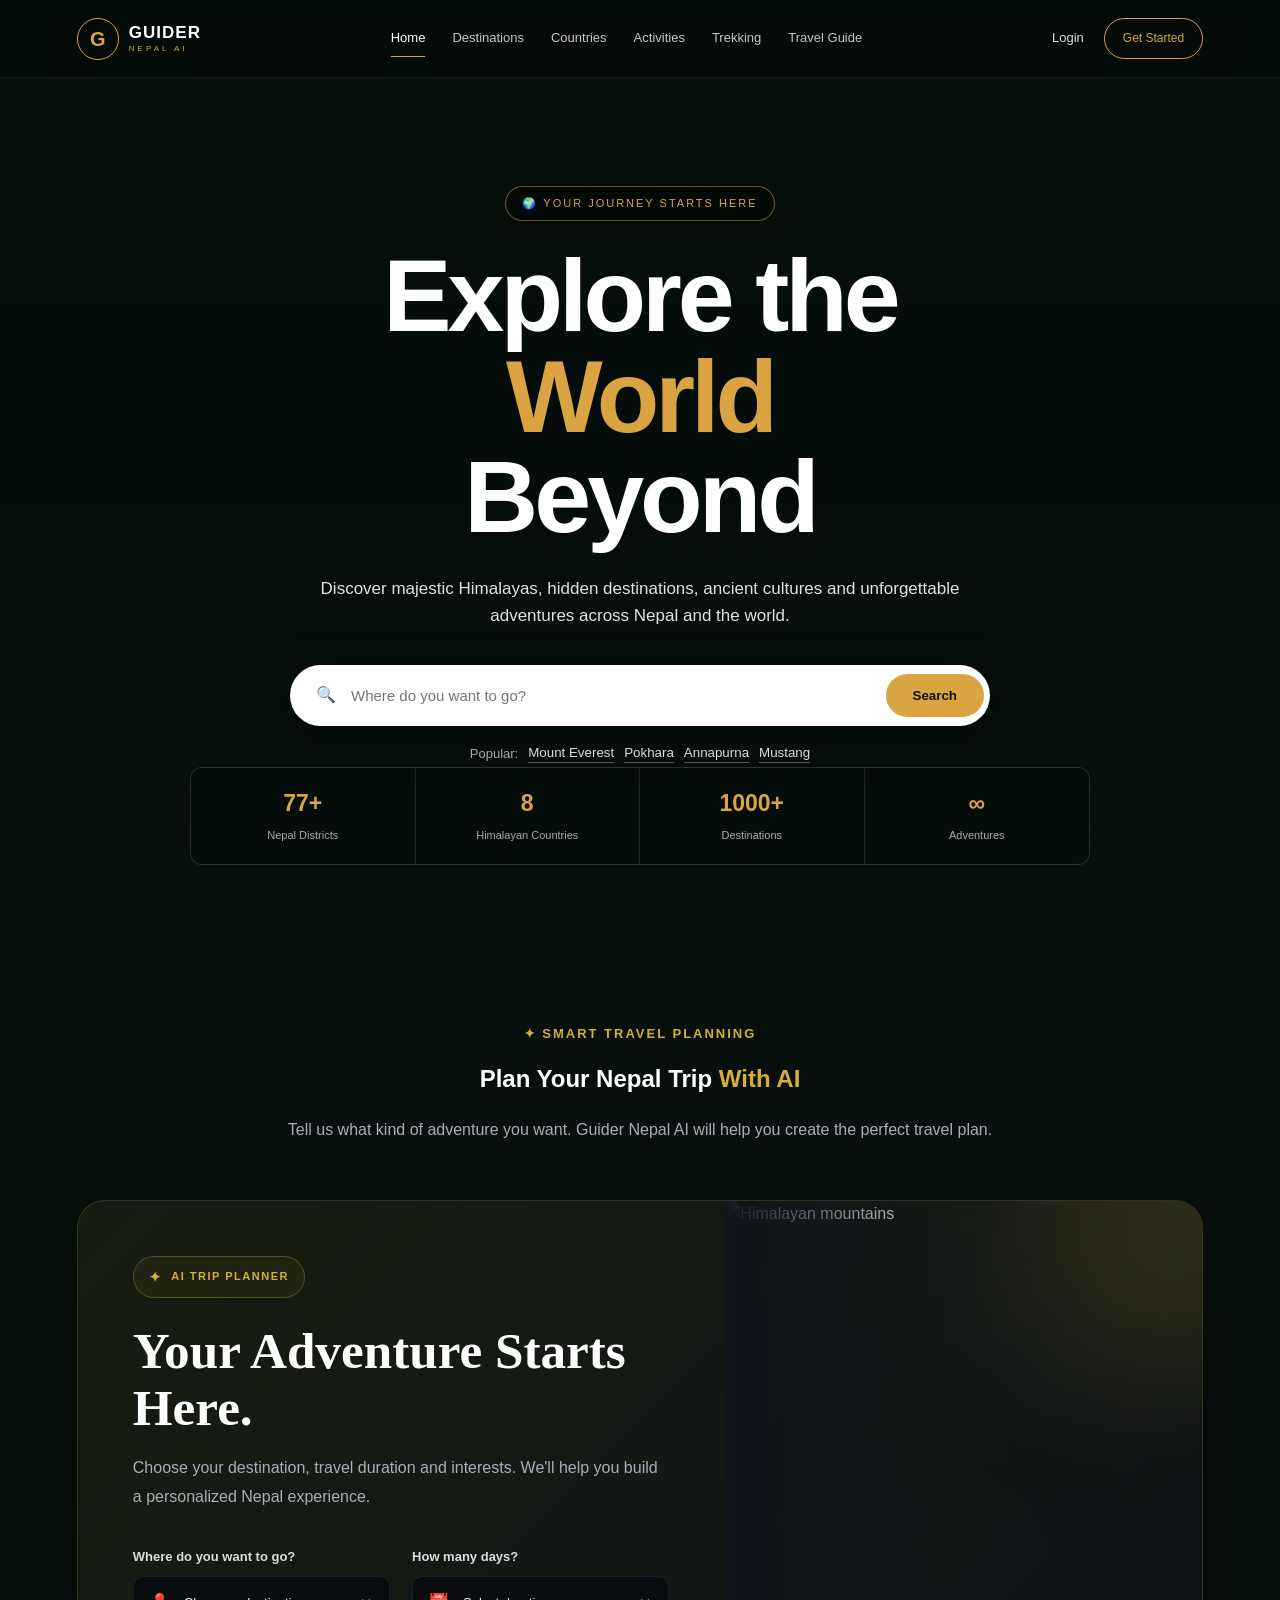
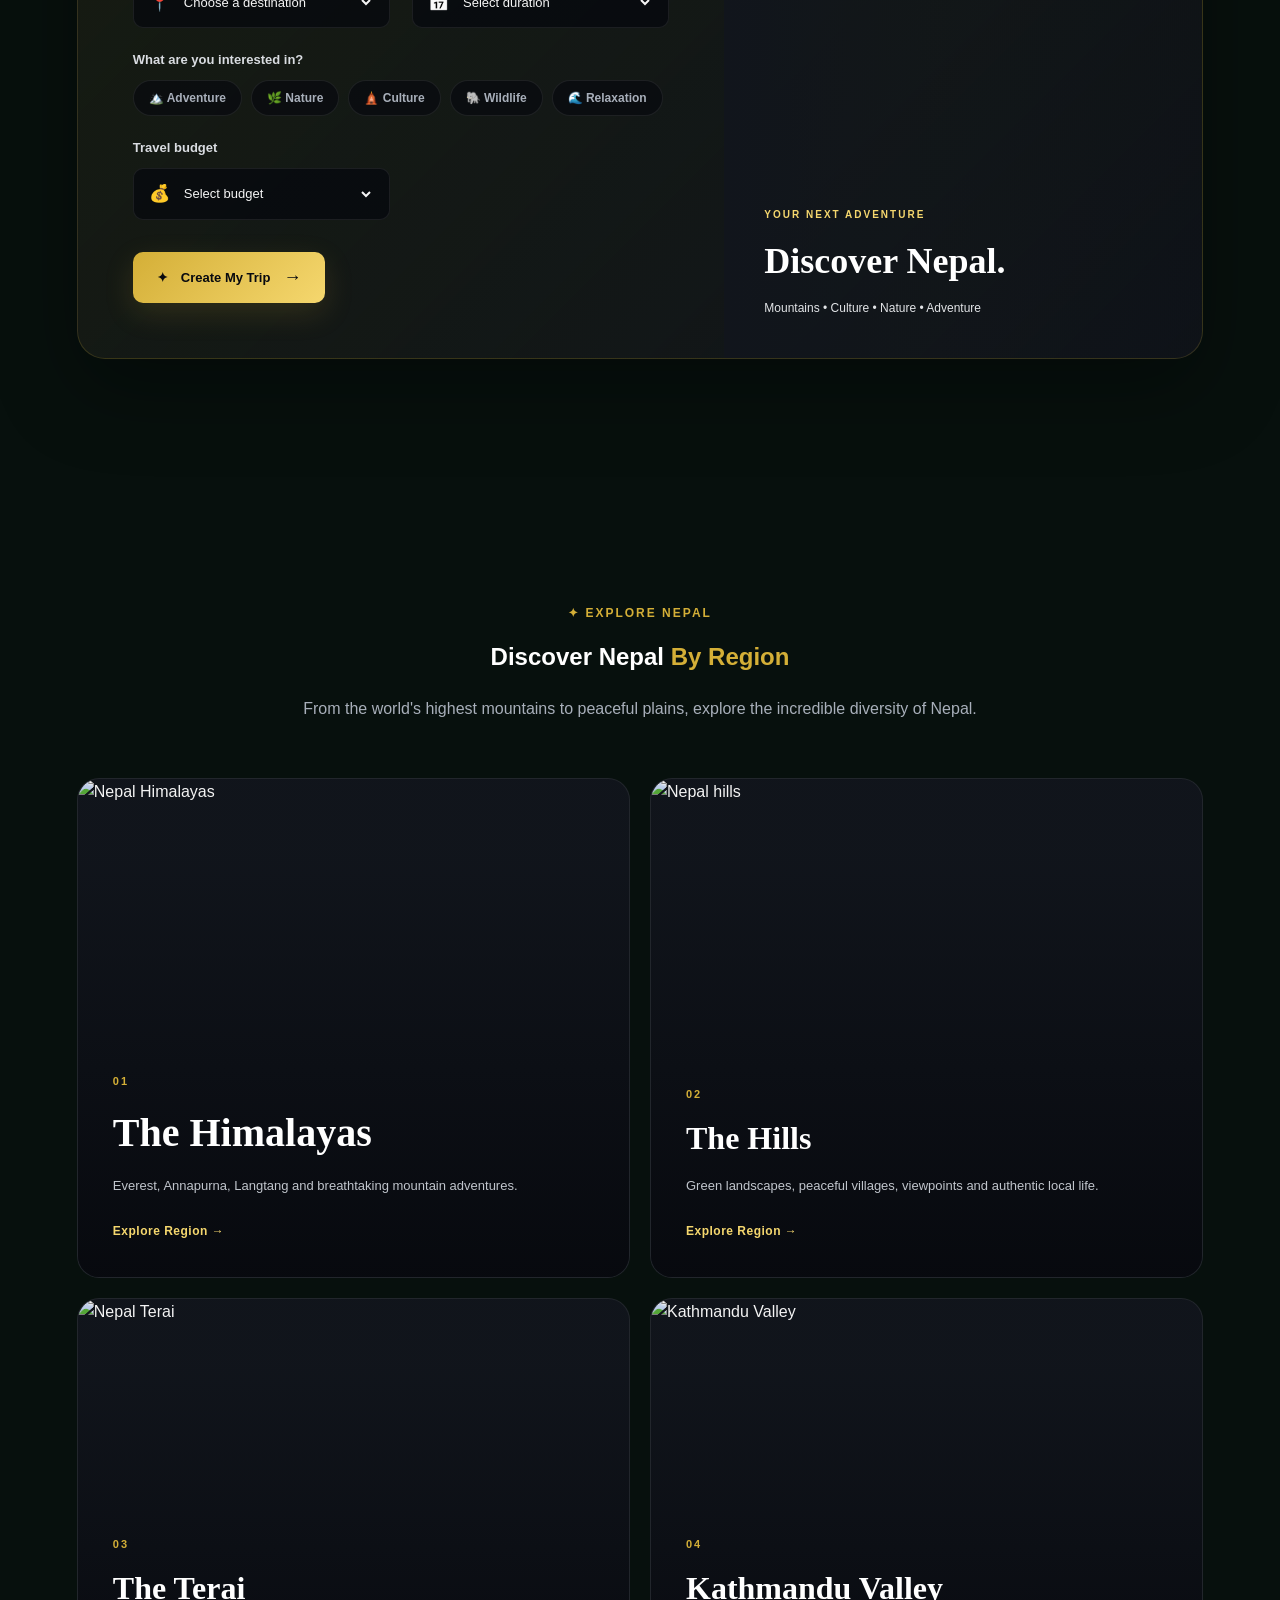
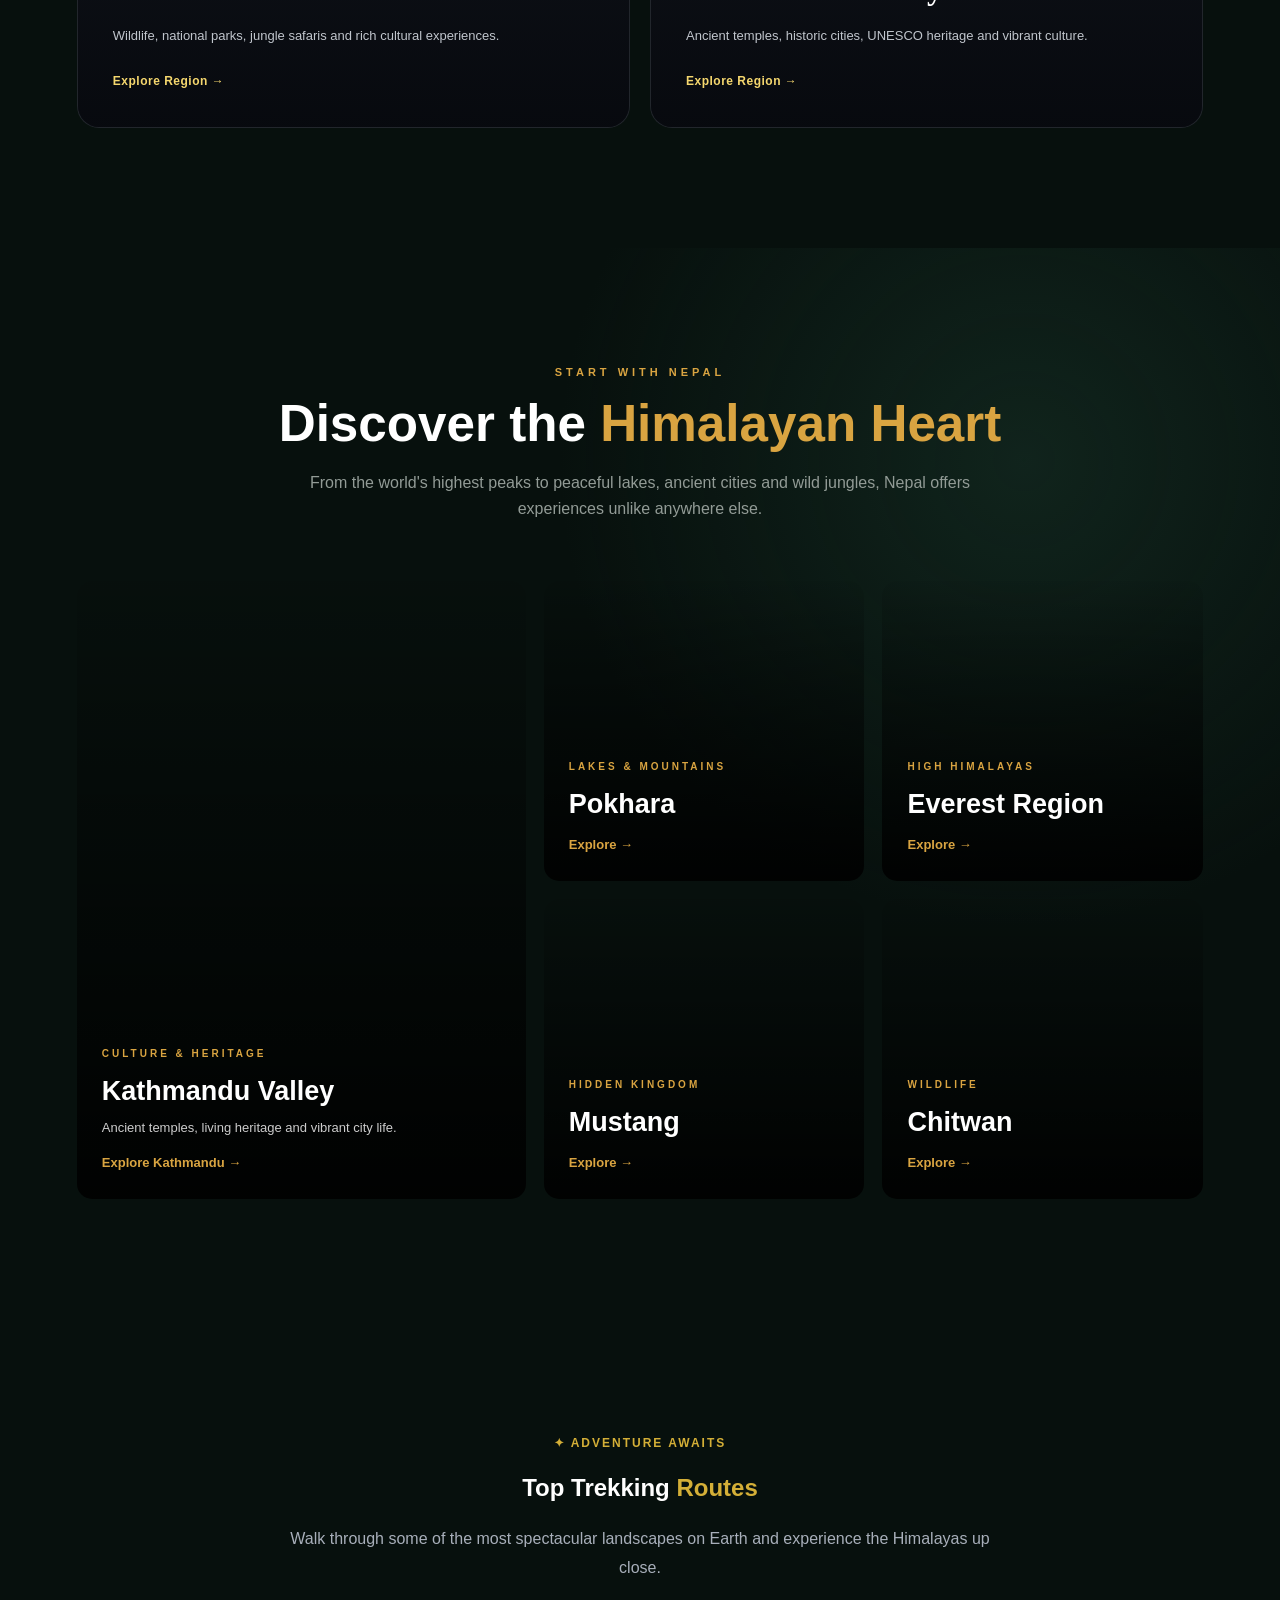
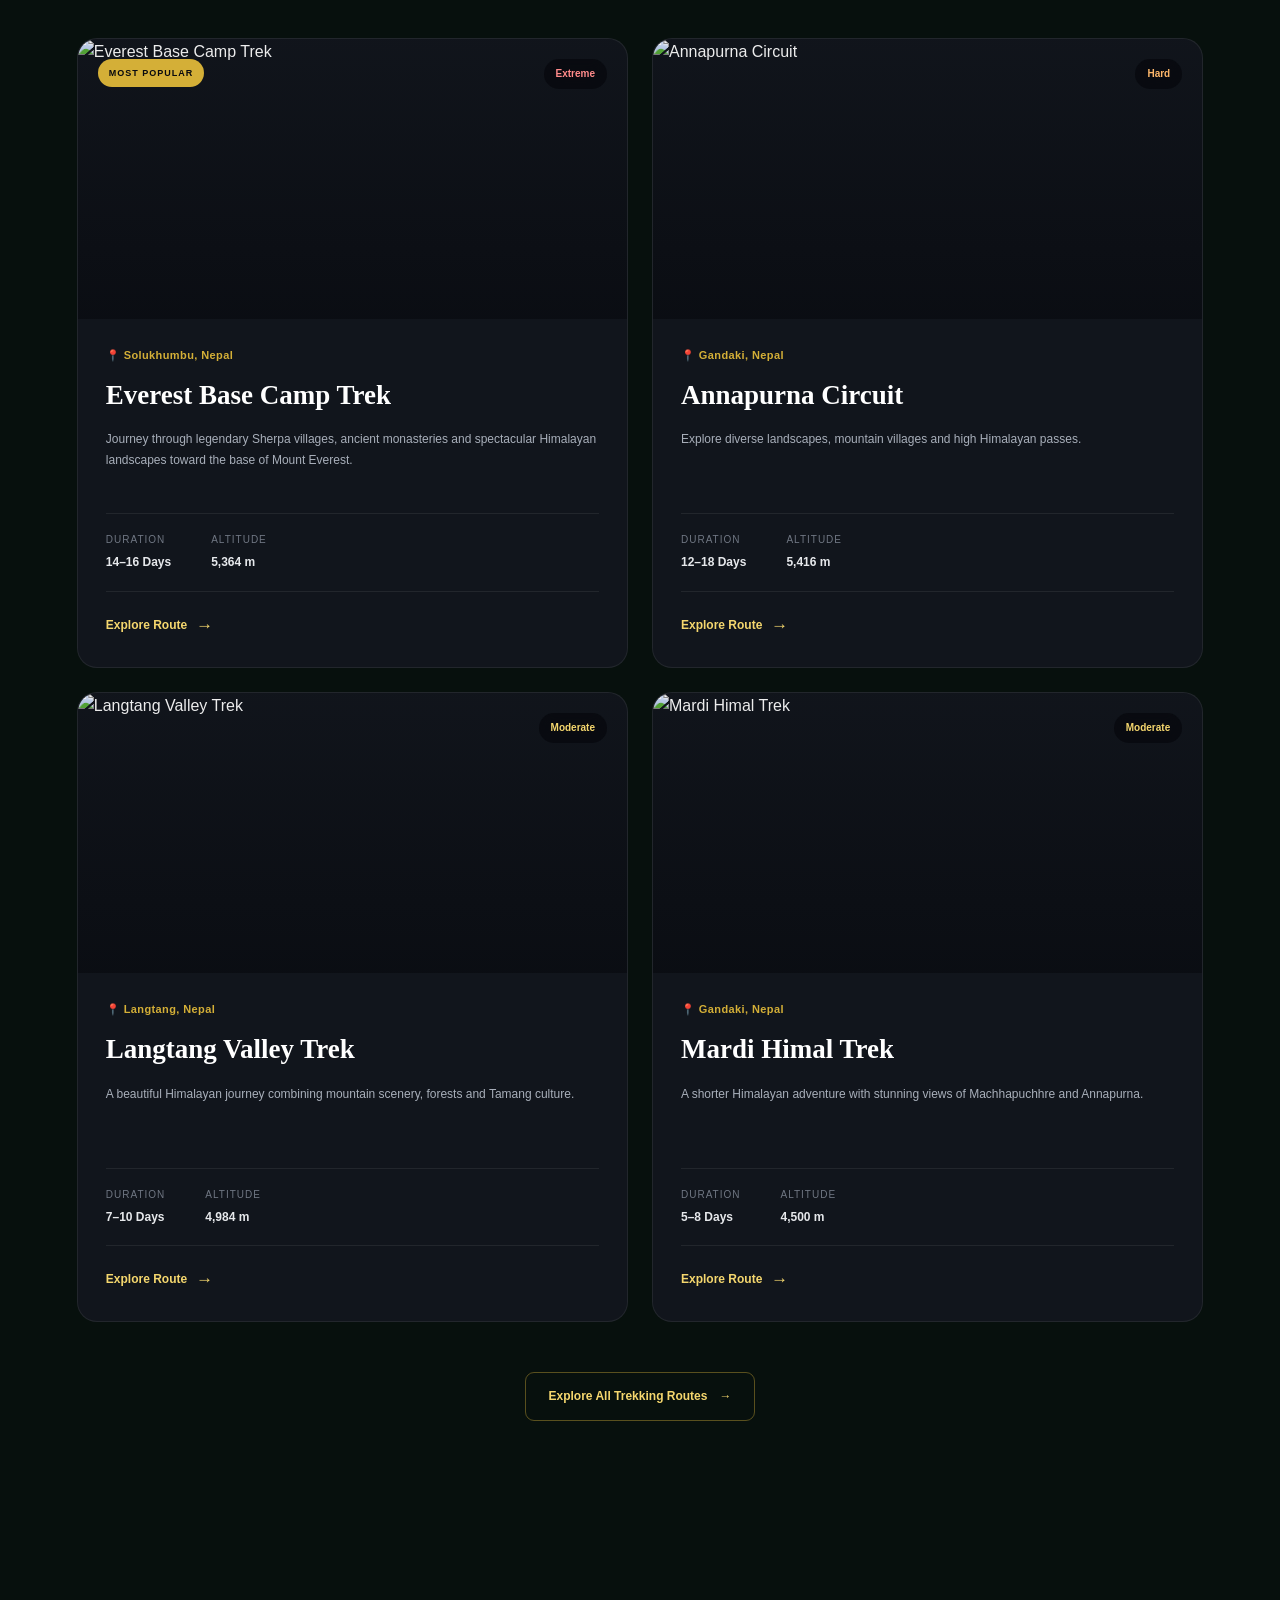
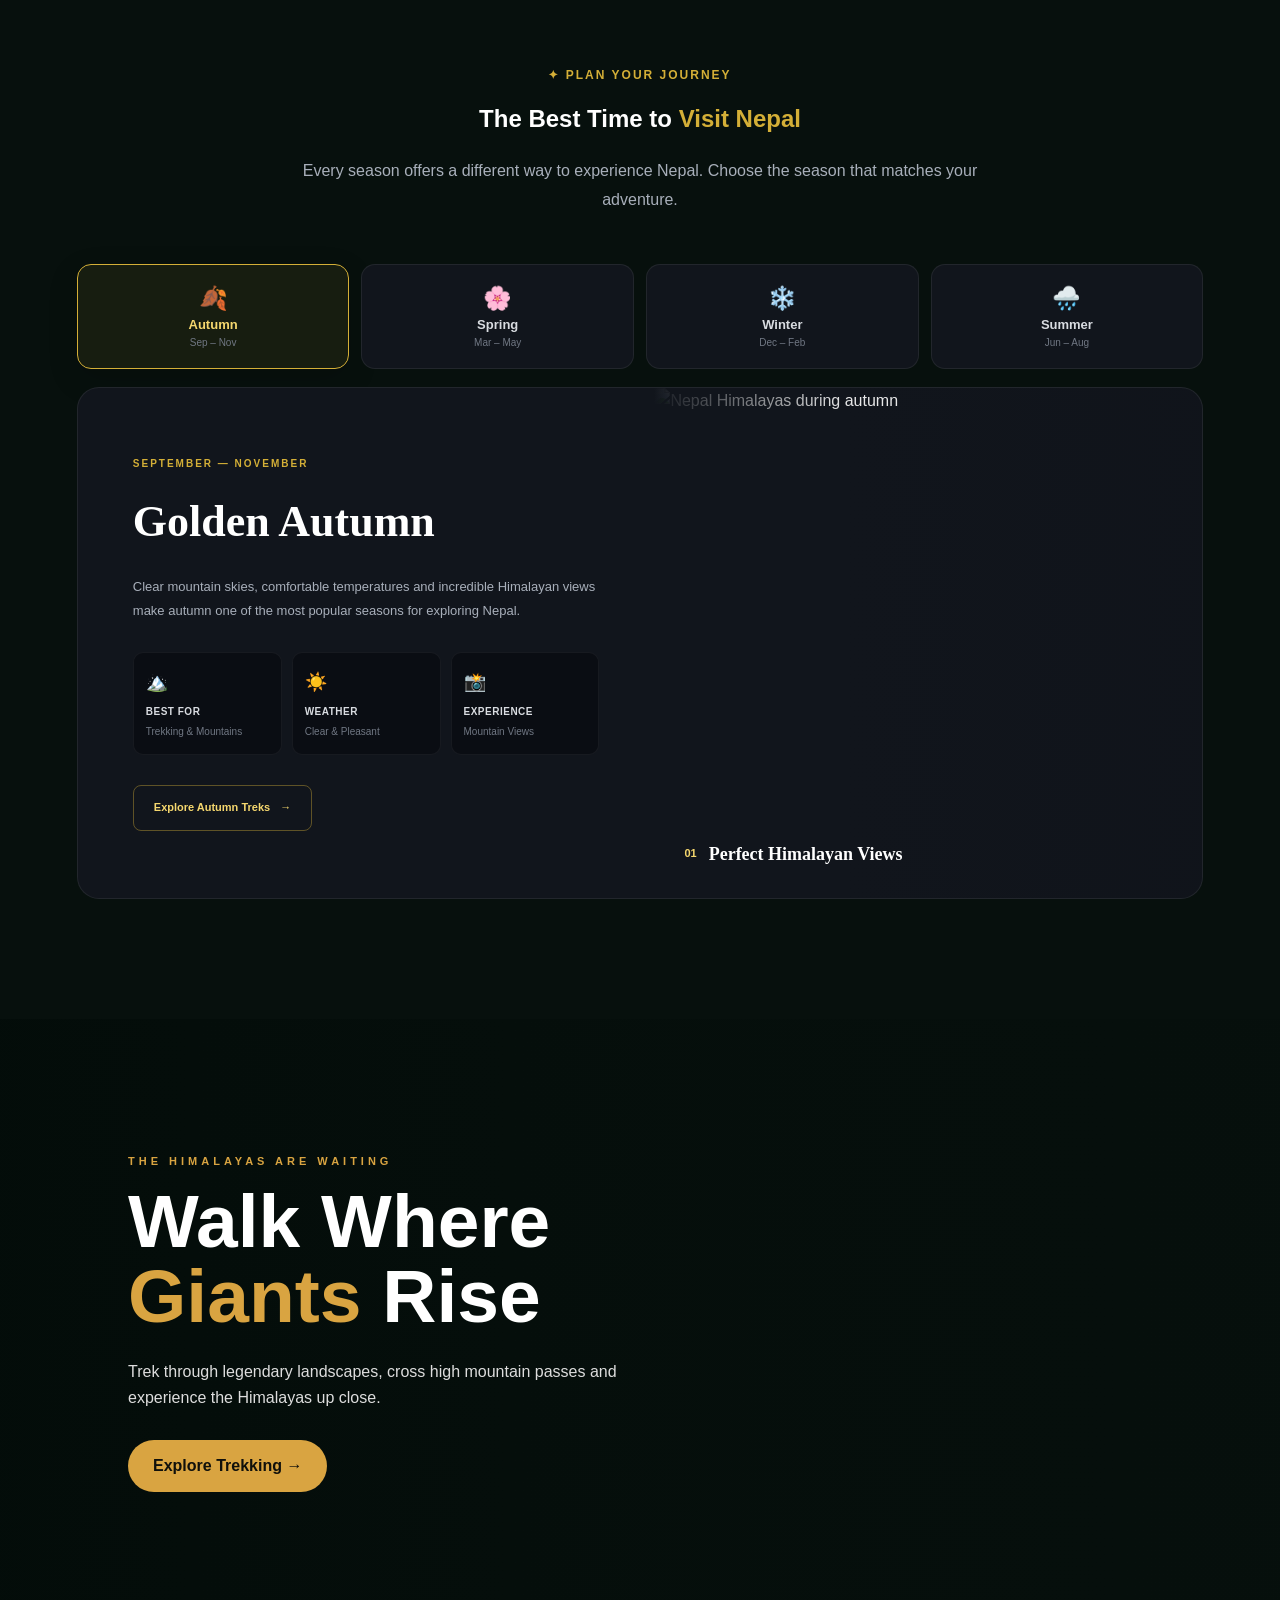
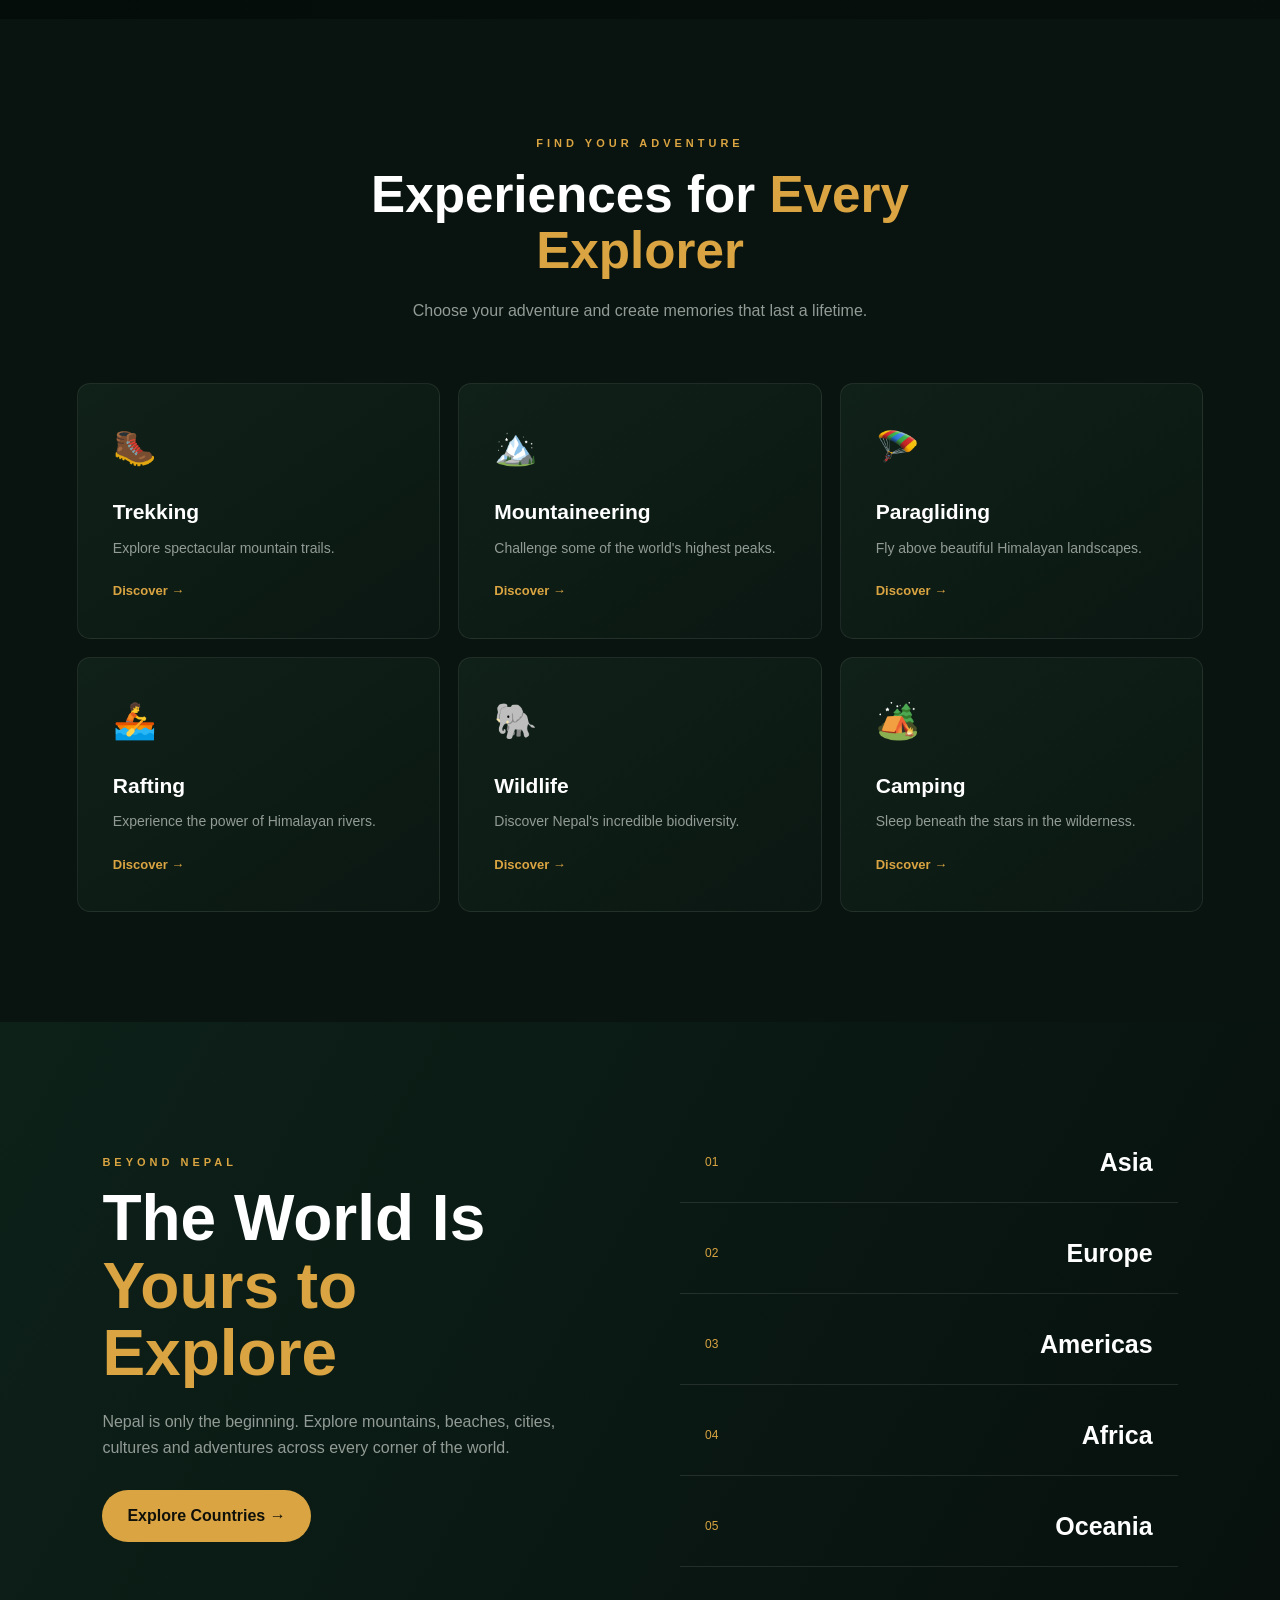
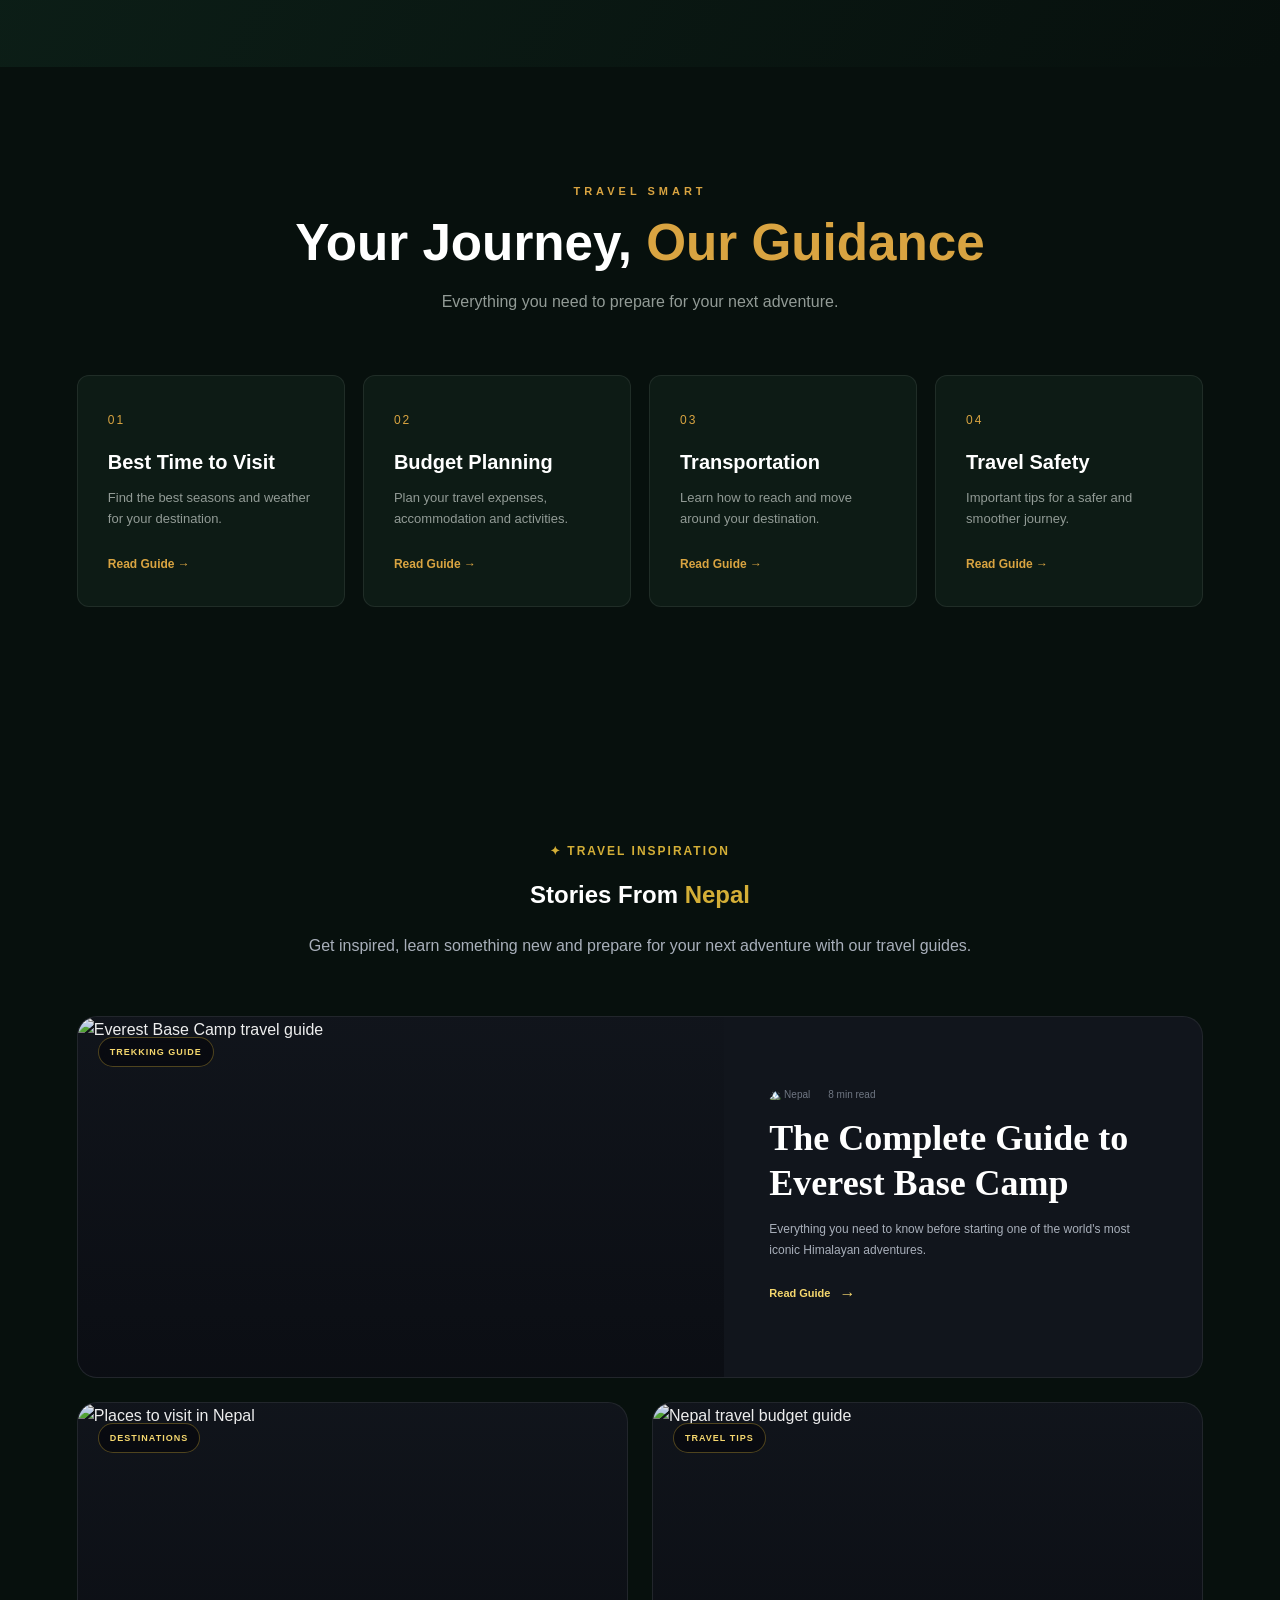
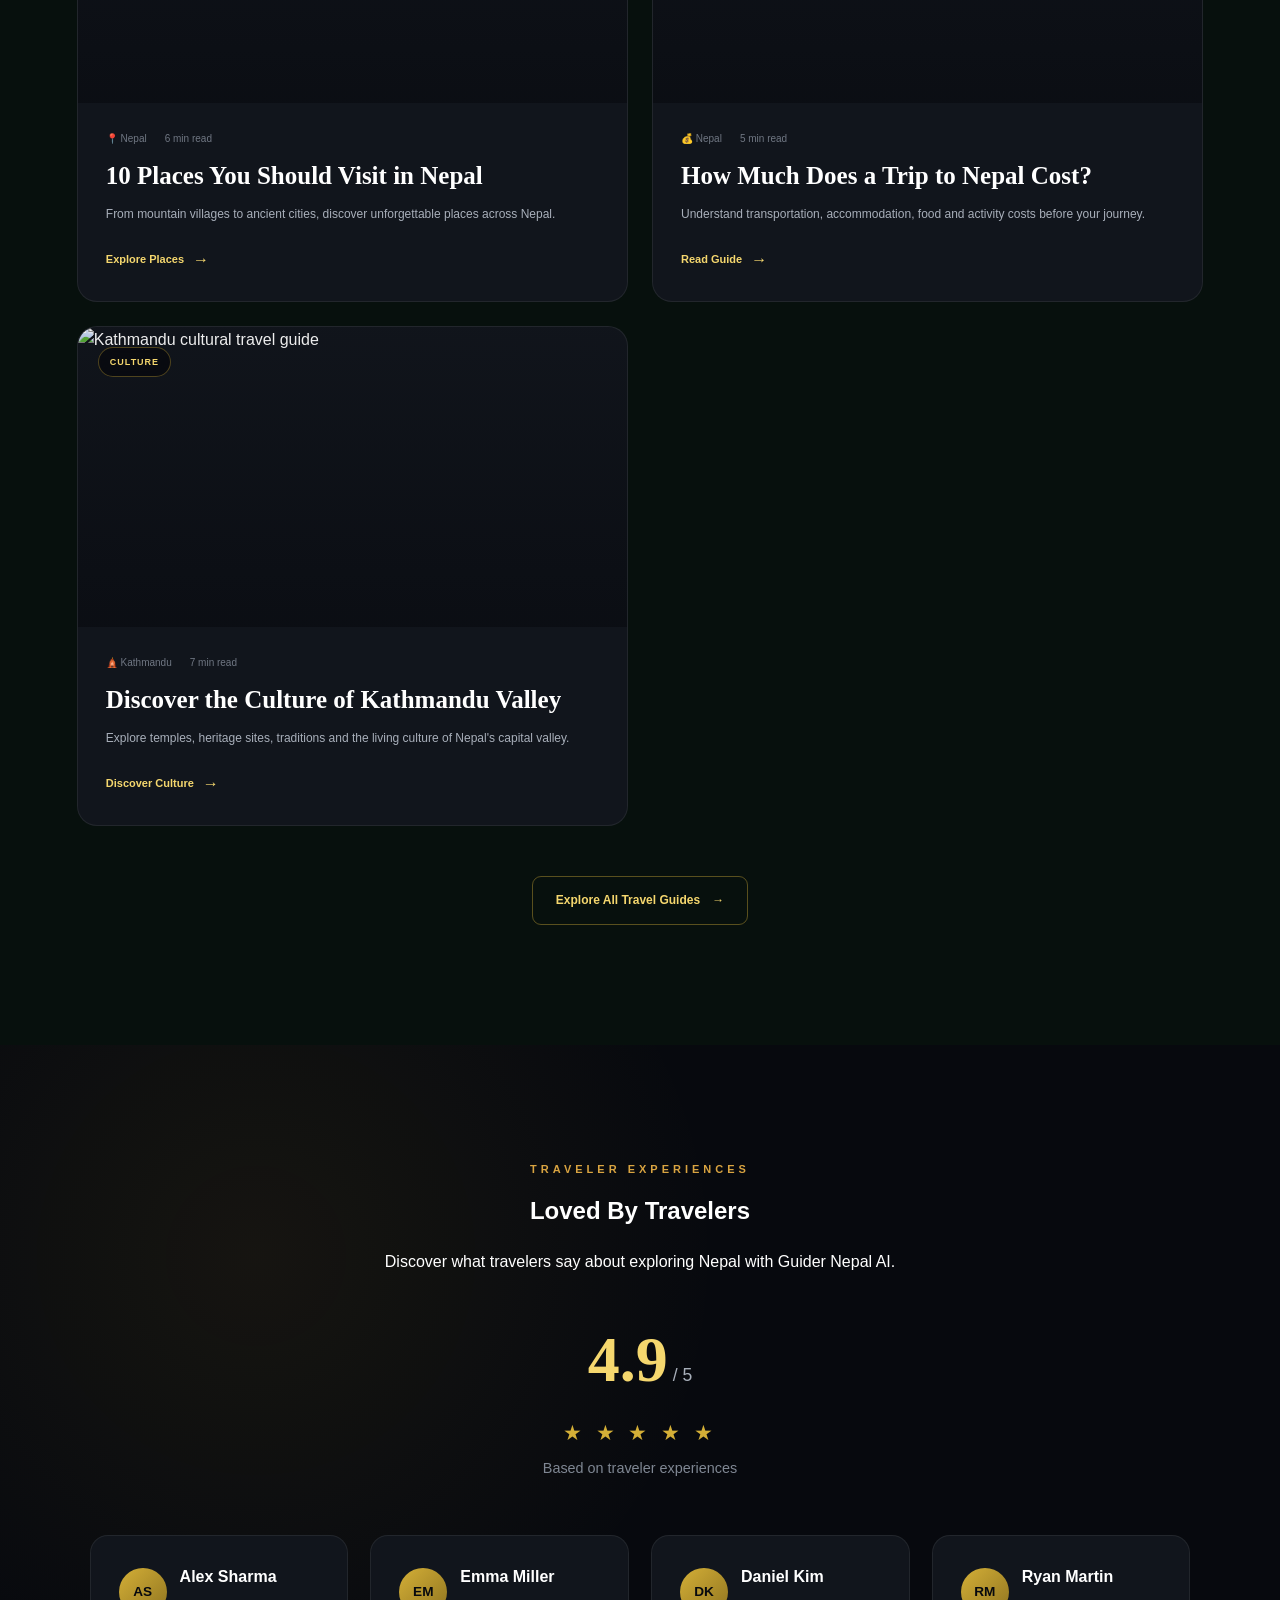
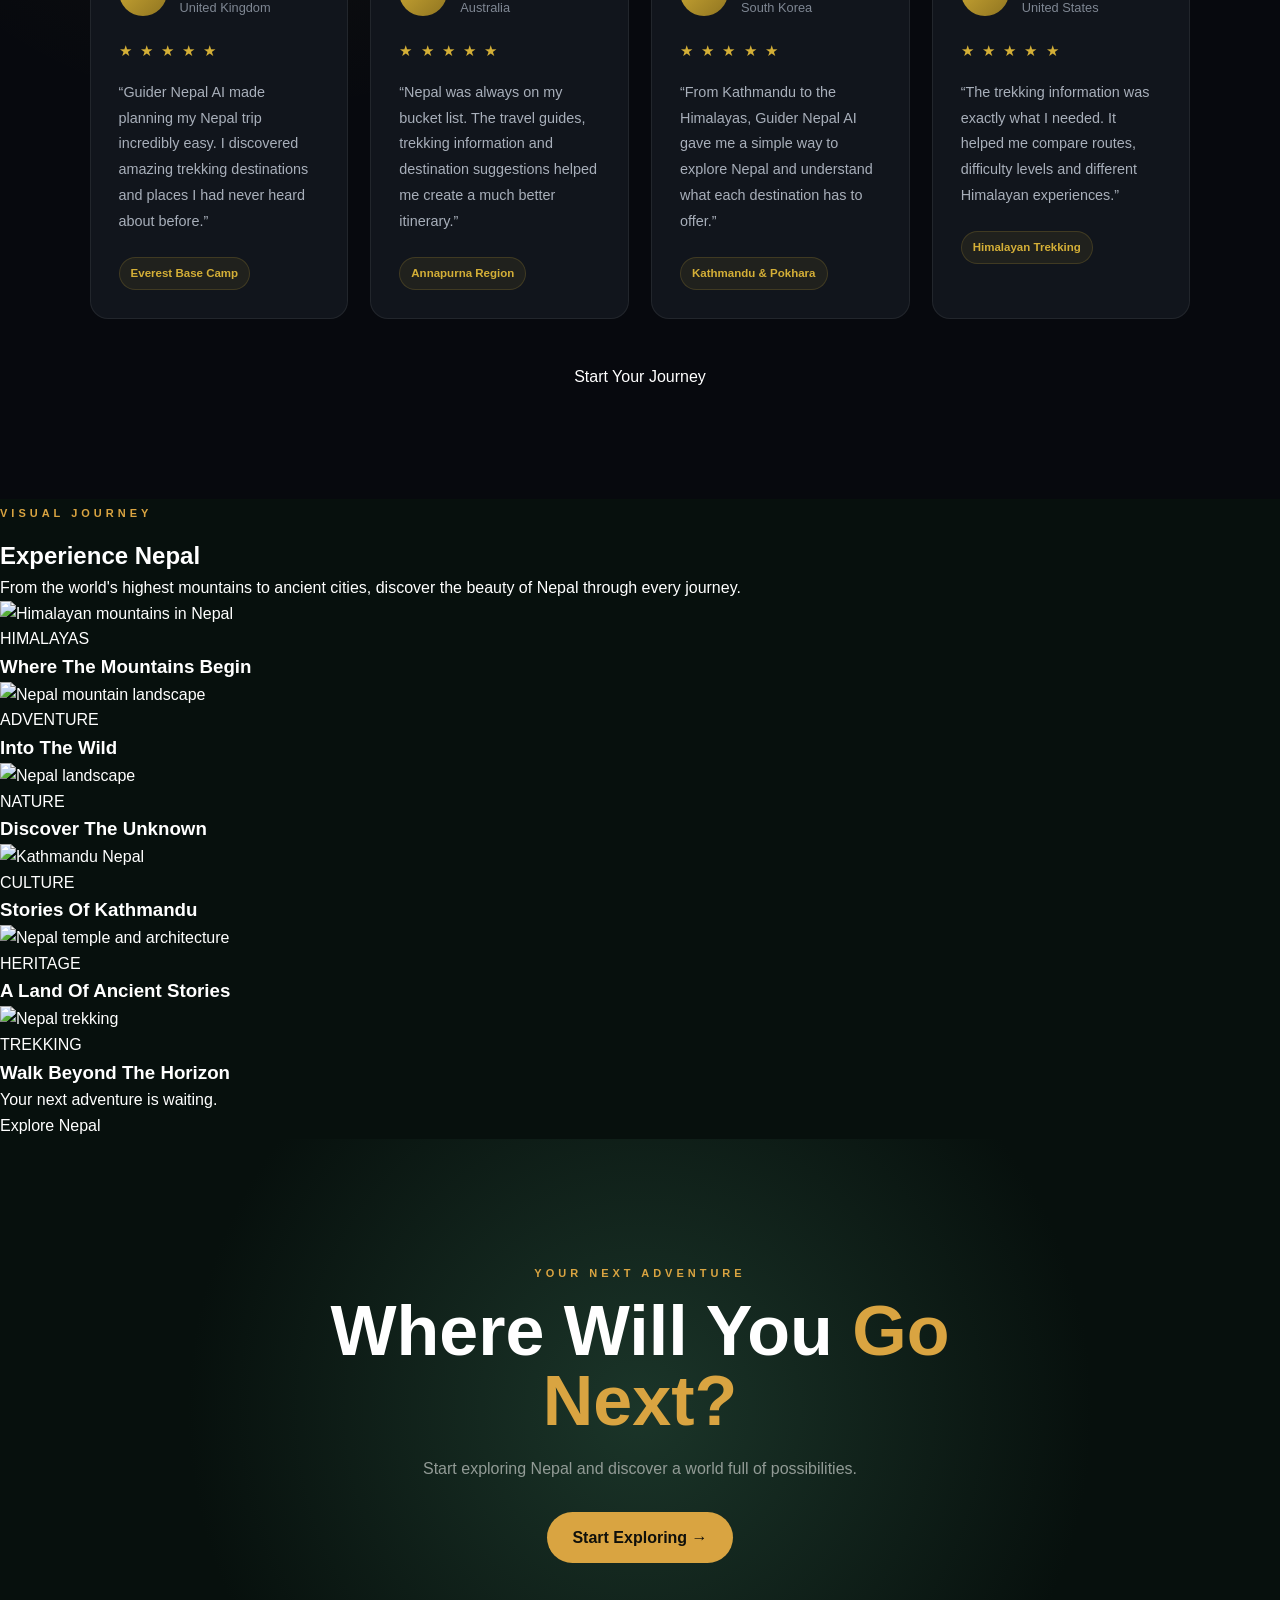
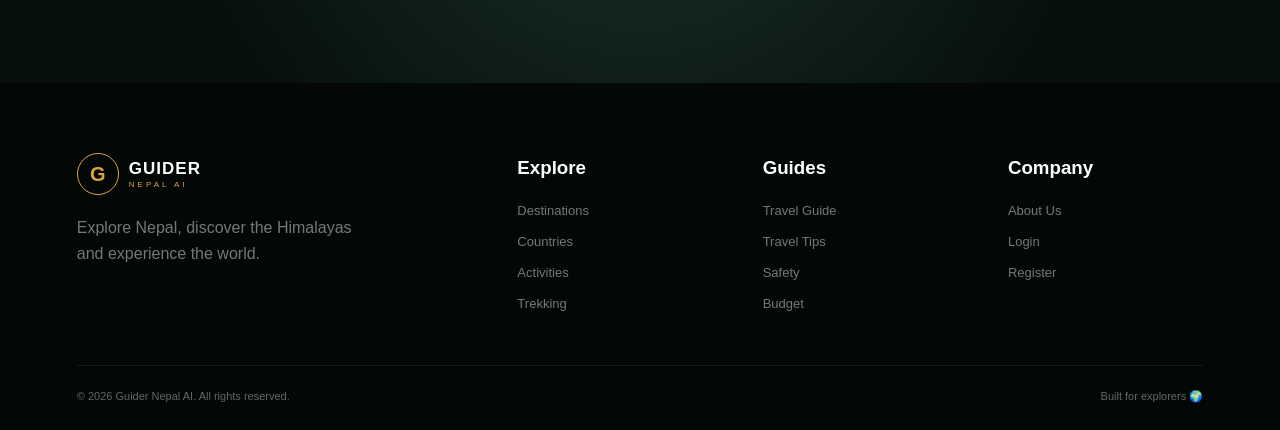
==== commit 76db2288: "the traveler review aere done making" ====
--- a/frontend/index.html
+++ b/frontend/index.html
@@ -2298,6 +2298,186 @@
     </div>
 
 </section>
+<!-- ==========================================
+     NEPAL PHOTO GALLERY
+========================================== -->
+
+<section class="gallery-section" id="gallery">
+
+    <div class="section-heading gallery-heading">
+
+        <span class="section-label">VISUAL JOURNEY</span>
+
+        <h2>
+            Experience Nepal
+        </h2>
+
+        <p>
+            From the world's highest mountains to ancient cities,
+            discover the beauty of Nepal through every journey.
+        </p>
+
+    </div>
+
+
+    <div class="gallery-grid">
+
+        <!-- Large Image -->
+
+        <a href="destinations.html"
+           class="gallery-item gallery-large">
+
+            <img
+                src="https://images.unsplash.com/photo-1544735716-392fe2489ffa?auto=format&fit=crop&w=1200&q=85"
+                alt="Himalayan mountains in Nepal"
+            >
+
+            <div class="gallery-overlay">
+
+                <span>HIMALAYAS</span>
+
+                <h3>
+                    Where The Mountains Begin
+                </h3>
+
+            </div>
+
+        </a>
+
+
+        <!-- Image -->
+
+        <a href="destinations.html"
+           class="gallery-item">
+
+            <img
+                src="https://images.unsplash.com/photo-1518002054494-3a6f94352e9d?auto=format&fit=crop&w=800&q=85"
+                alt="Nepal mountain landscape"
+            >
+
+            <div class="gallery-overlay">
+
+                <span>ADVENTURE</span>
+
+                <h3>
+                    Into The Wild
+                </h3>
+
+            </div>
+
+        </a>
+
+
+        <!-- Image -->
+
+        <a href="destinations.html"
+           class="gallery-item">
+
+            <img
+                src="https://images.unsplash.com/photo-1533130061792-64b345e4a833?auto=format&fit=crop&w=800&q=85"
+                alt="Nepal landscape"
+            >
+
+            <div class="gallery-overlay">
+
+                <span>NATURE</span>
+
+                <h3>
+                    Discover The Unknown
+                </h3>
+
+            </div>
+
+        </a>
+
+
+        <!-- Image -->
+
+        <a href="destinations.html"
+           class="gallery-item">
+
+            <img
+                src="https://images.unsplash.com/photo-1605649487212-47bdab064df7?auto=format&fit=crop&w=800&q=85"
+                alt="Kathmandu Nepal"
+            >
+
+            <div class="gallery-overlay">
+
+                <span>CULTURE</span>
+
+                <h3>
+                    Stories Of Kathmandu
+                </h3>
+
+            </div>
+
+        </a>
+
+
+        <!-- Large Image -->
+
+        <a href="destinations.html"
+           class="gallery-item gallery-large">
+
+            <img
+                src="https://images.unsplash.com/photo-1548013146-72479768bada?auto=format&fit=crop&w=1200&q=85"
+                alt="Nepal temple and architecture"
+            >
+
+            <div class="gallery-overlay">
+
+                <span>HERITAGE</span>
+
+                <h3>
+                    A Land Of Ancient Stories
+                </h3>
+
+            </div>
+
+        </a>
+
+
+        <!-- Image -->
+
+        <a href="destinations.html"
+           class="gallery-item">
+
+            <img
+                src="https://images.unsplash.com/photo-1558788353-f76d92427f16?auto=format&fit=crop&w=800&q=85"
+                alt="Nepal trekking"
+            >
+
+            <div class="gallery-overlay">
+
+                <span>TREKKING</span>
+
+                <h3>
+                    Walk Beyond The Horizon
+                </h3>
+
+            </div>
+
+        </a>
+
+    </div>
+
+
+    <div class="gallery-cta">
+
+        <p>
+            Your next adventure is waiting.
+        </p>
+
+        <a href="destinations.html"
+           class="btn btn-primary">
+
+            Explore Nepal
+
+        </a>
+
+    </div>
+
+</section>
 
 
         <!-- =========================
--- a/frontend/css/style.css
+++ b/frontend/css/style.css
@@ -2990,4 +2990,227 @@
         font-size: 11px;
     }
 
+}
+
+/* ==========================================
+   TRAVELER REVIEWS
+========================================== */
+
+.reviews-section {
+    padding: 110px 7%;
+    background:
+        radial-gradient(
+            circle at 20% 20%,
+            rgba(212, 175, 55, 0.07),
+            transparent 35%
+        ),
+        #07090E;
+}
+
+.reviews-heading {
+    max-width: 700px;
+    margin: 0 auto 35px;
+    text-align: center;
+}
+
+.reviews-heading h2 {
+    margin-bottom: 18px;
+}
+
+
+/* Rating */
+
+.reviews-rating {
+    width: fit-content;
+    margin: 0 auto 55px;
+    text-align: center;
+}
+
+.rating-score {
+    display: flex;
+    align-items: baseline;
+    justify-content: center;
+    gap: 5px;
+}
+
+.rating-score strong {
+    font-size: 4rem;
+    font-family: "Playfair Display", serif;
+    color: #F5D76E;
+}
+
+.rating-score span {
+    color: #A8AFBA;
+    font-size: 1.1rem;
+}
+
+.rating-stars {
+    margin: 4px 0 8px;
+    color: #D4AF37;
+    font-size: 1.3rem;
+    letter-spacing: 4px;
+}
+
+.reviews-rating p {
+    margin: 0;
+    color: #7F8793;
+    font-size: 0.9rem;
+}
+
+
+/* Review Grid */
+
+.reviews-grid {
+    max-width: 1250px;
+    margin: 0 auto;
+
+    display: grid;
+    grid-template-columns: repeat(4, 1fr);
+    gap: 22px;
+}
+
+
+/* Review Card */
+
+.review-card {
+    padding: 28px;
+    background: #11151C;
+    border: 1px solid rgba(255, 255, 255, 0.07);
+    border-radius: 18px;
+
+    transition:
+        transform 0.3s ease,
+        border-color 0.3s ease,
+        box-shadow 0.3s ease;
+}
+
+.review-card:hover {
+    transform: translateY(-8px);
+    border-color: rgba(212, 175, 55, 0.4);
+
+    box-shadow:
+        0 20px 50px rgba(0, 0, 0, 0.3);
+}
+
+
+/* User */
+
+.review-top {
+    display: flex;
+    align-items: center;
+    gap: 13px;
+    margin-bottom: 20px;
+}
+
+.review-avatar {
+    width: 48px;
+    height: 48px;
+
+    display: flex;
+    align-items: center;
+    justify-content: center;
+
+    border-radius: 50%;
+
+    background:
+        linear-gradient(
+            135deg,
+            #D4AF37,
+            #8F7420
+        );
+
+    color: #07090E;
+    font-weight: 800;
+    font-size: 0.85rem;
+}
+
+.review-top h3 {
+    margin: 0 0 4px;
+
+    color: #FFFFFF;
+    font-size: 1rem;
+}
+
+.review-top span {
+    color: #7F8793;
+    font-size: 0.8rem;
+}
+
+
+/* Stars */
+
+.review-stars {
+    margin-bottom: 16px;
+
+    color: #D4AF37;
+    font-size: 0.95rem;
+    letter-spacing: 2px;
+}
+
+
+/* Review Text */
+
+.review-card p {
+    margin: 0 0 22px;
+
+    color: #A8AFBA;
+    font-size: 0.9rem;
+    line-height: 1.8;
+}
+
+
+/* Trip */
+
+.review-trip {
+    display: inline-block;
+
+    padding: 6px 11px;
+
+    border-radius: 20px;
+
+    background: rgba(212, 175, 55, 0.08);
+    border: 1px solid rgba(212, 175, 55, 0.18);
+
+    color: #D4AF37;
+
+    font-size: 0.72rem;
+    font-weight: 600;
+}
+
+
+/* CTA */
+
+.reviews-cta {
+    margin-top: 45px;
+    text-align: center;
+}
+
+
+/* ==========================================
+   REVIEWS RESPONSIVE
+========================================== */
+
+@media (max-width: 1100px) {
+
+    .reviews-grid {
+        grid-template-columns: repeat(2, 1fr);
+    }
+
+}
+
+
+@media (max-width: 700px) {
+
+    .reviews-section {
+        padding: 80px 5%;
+    }
+
+    .reviews-grid {
+        grid-template-columns: 1fr;
+    }
+
+    .rating-score strong {
+        font-size: 3.2rem;
+    }
+
 }
